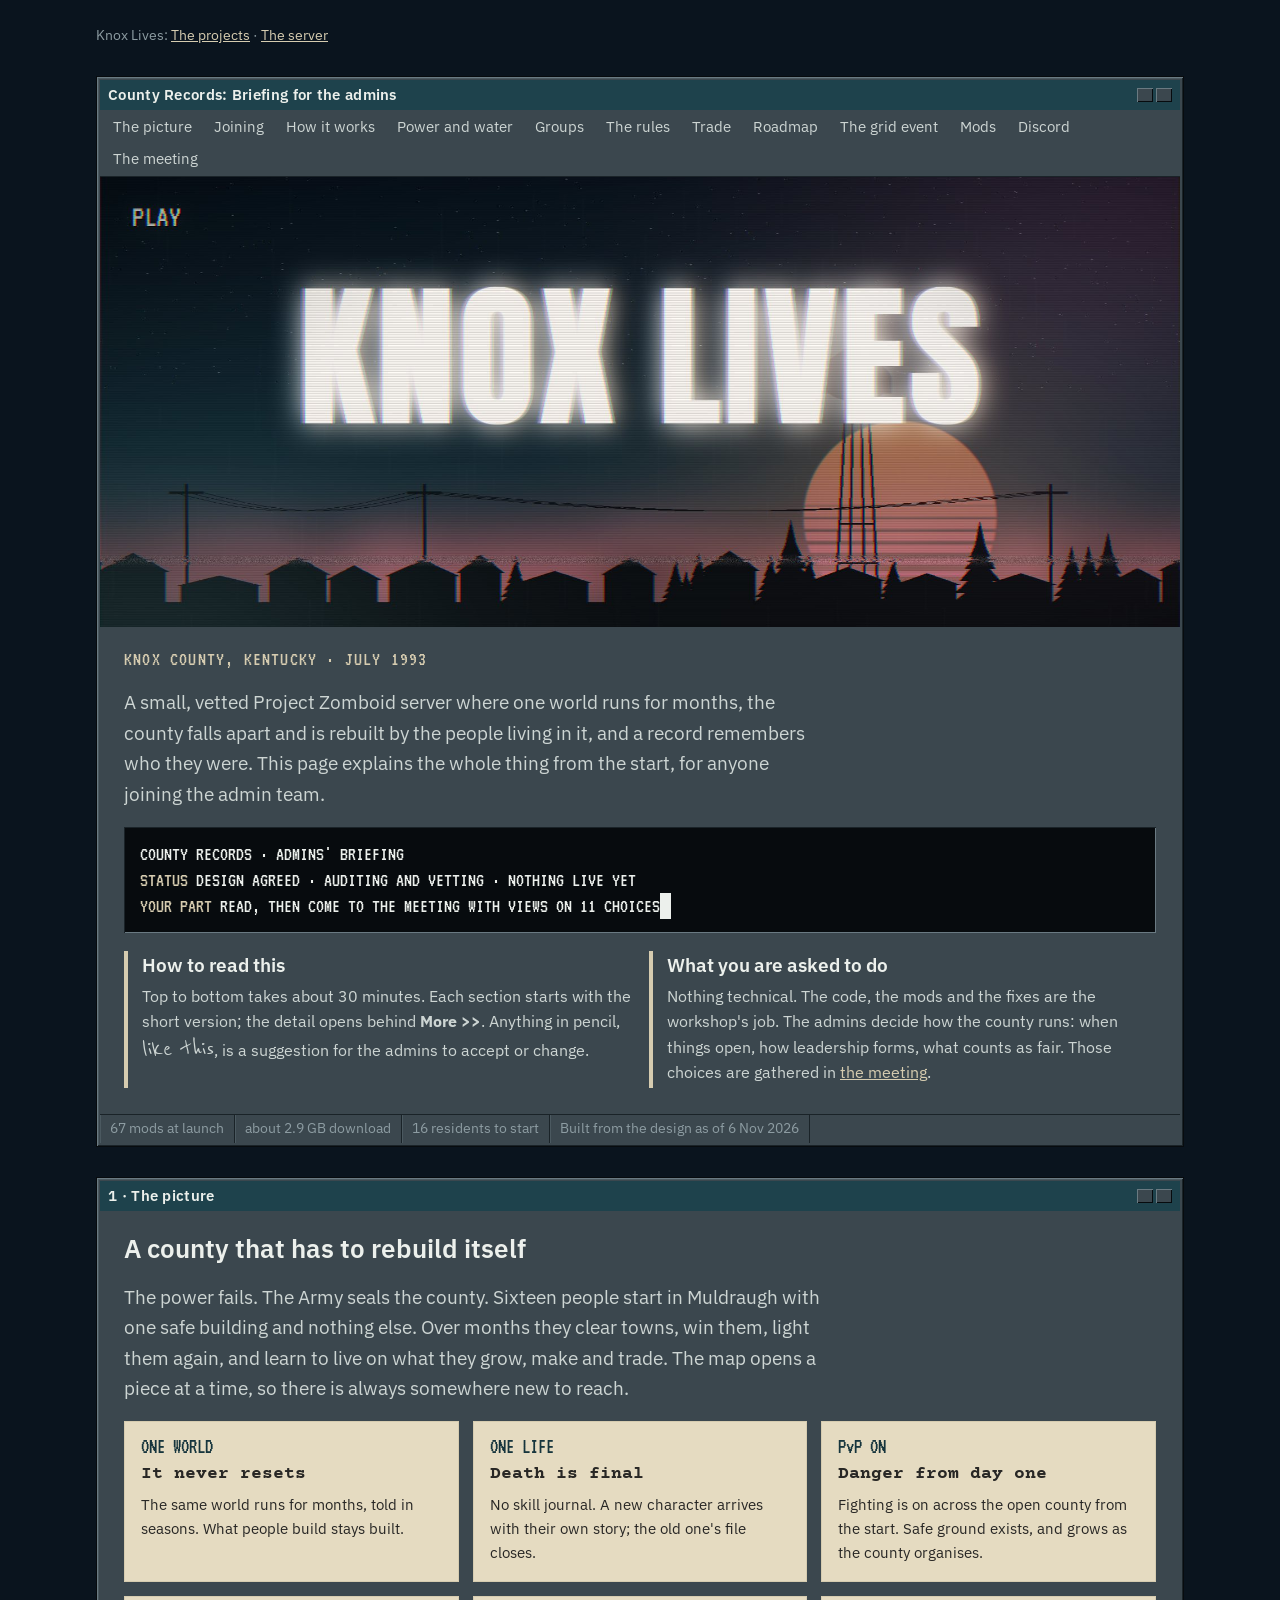
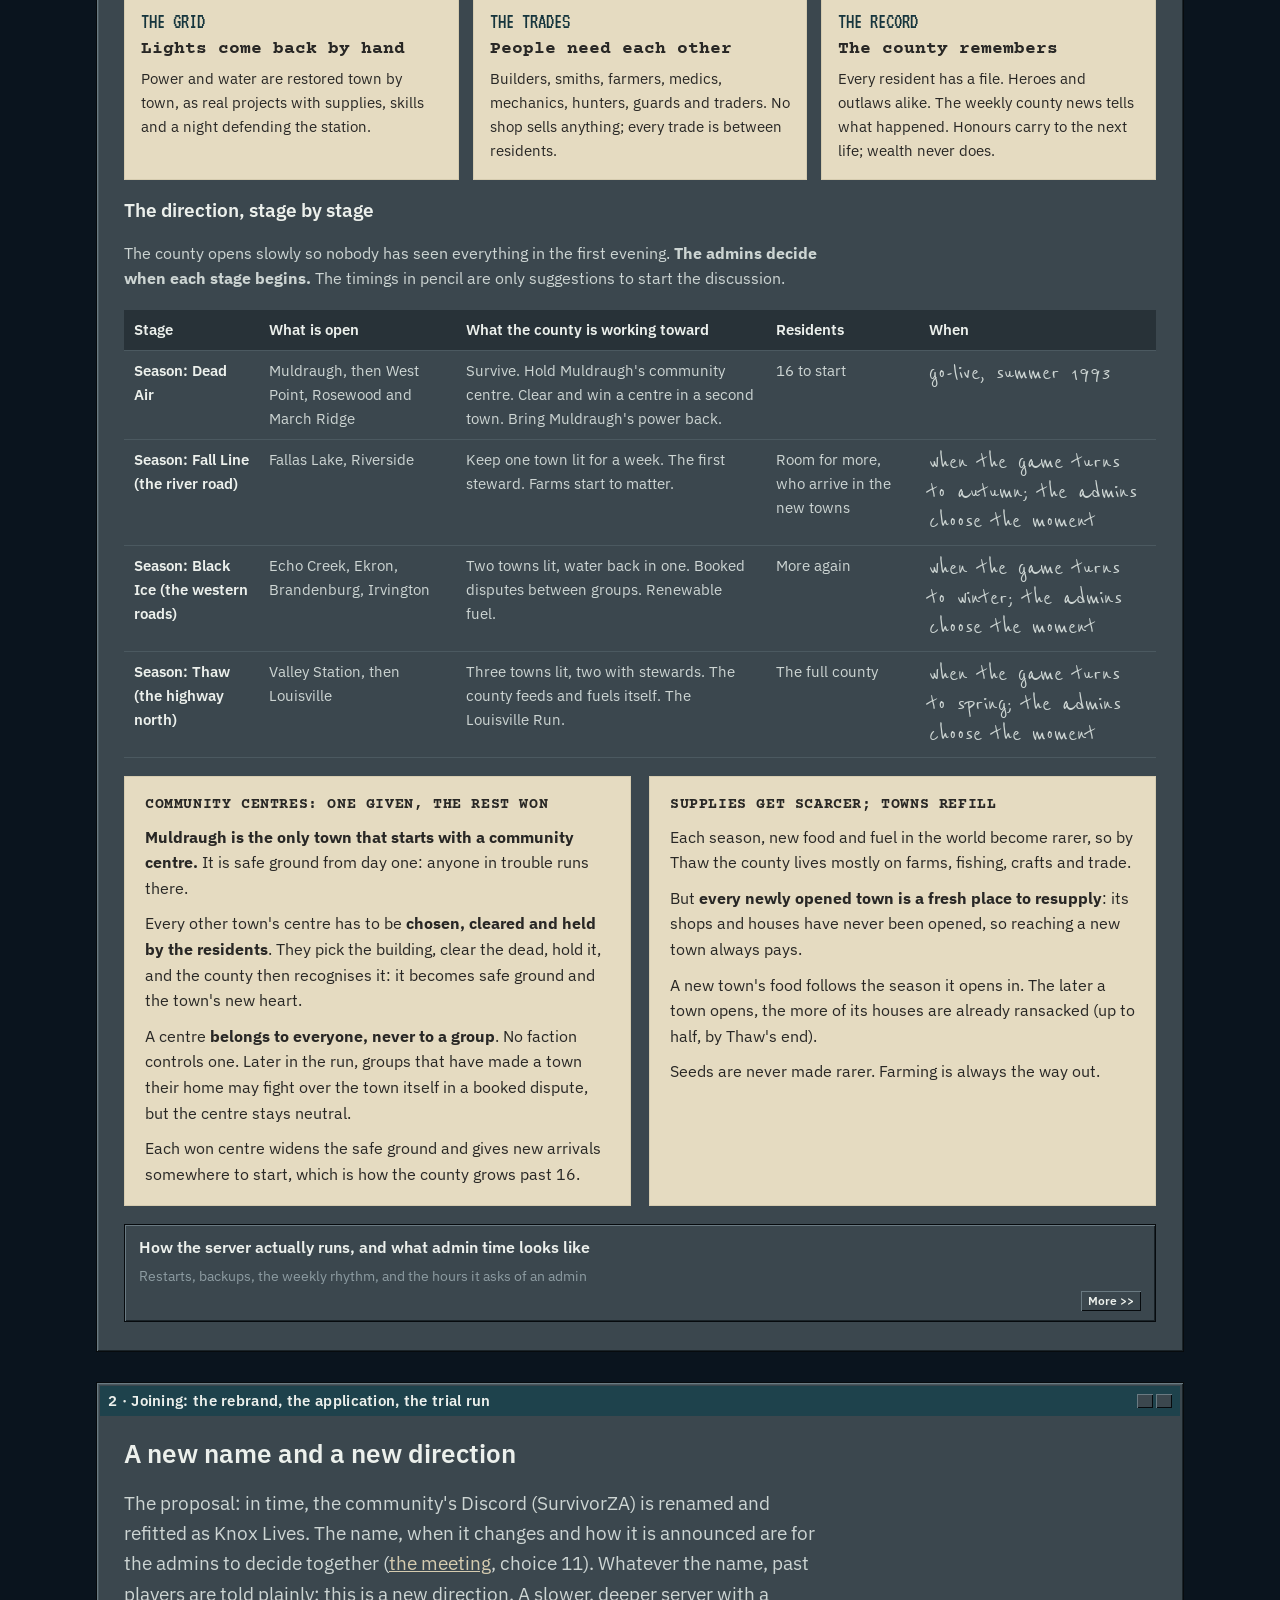
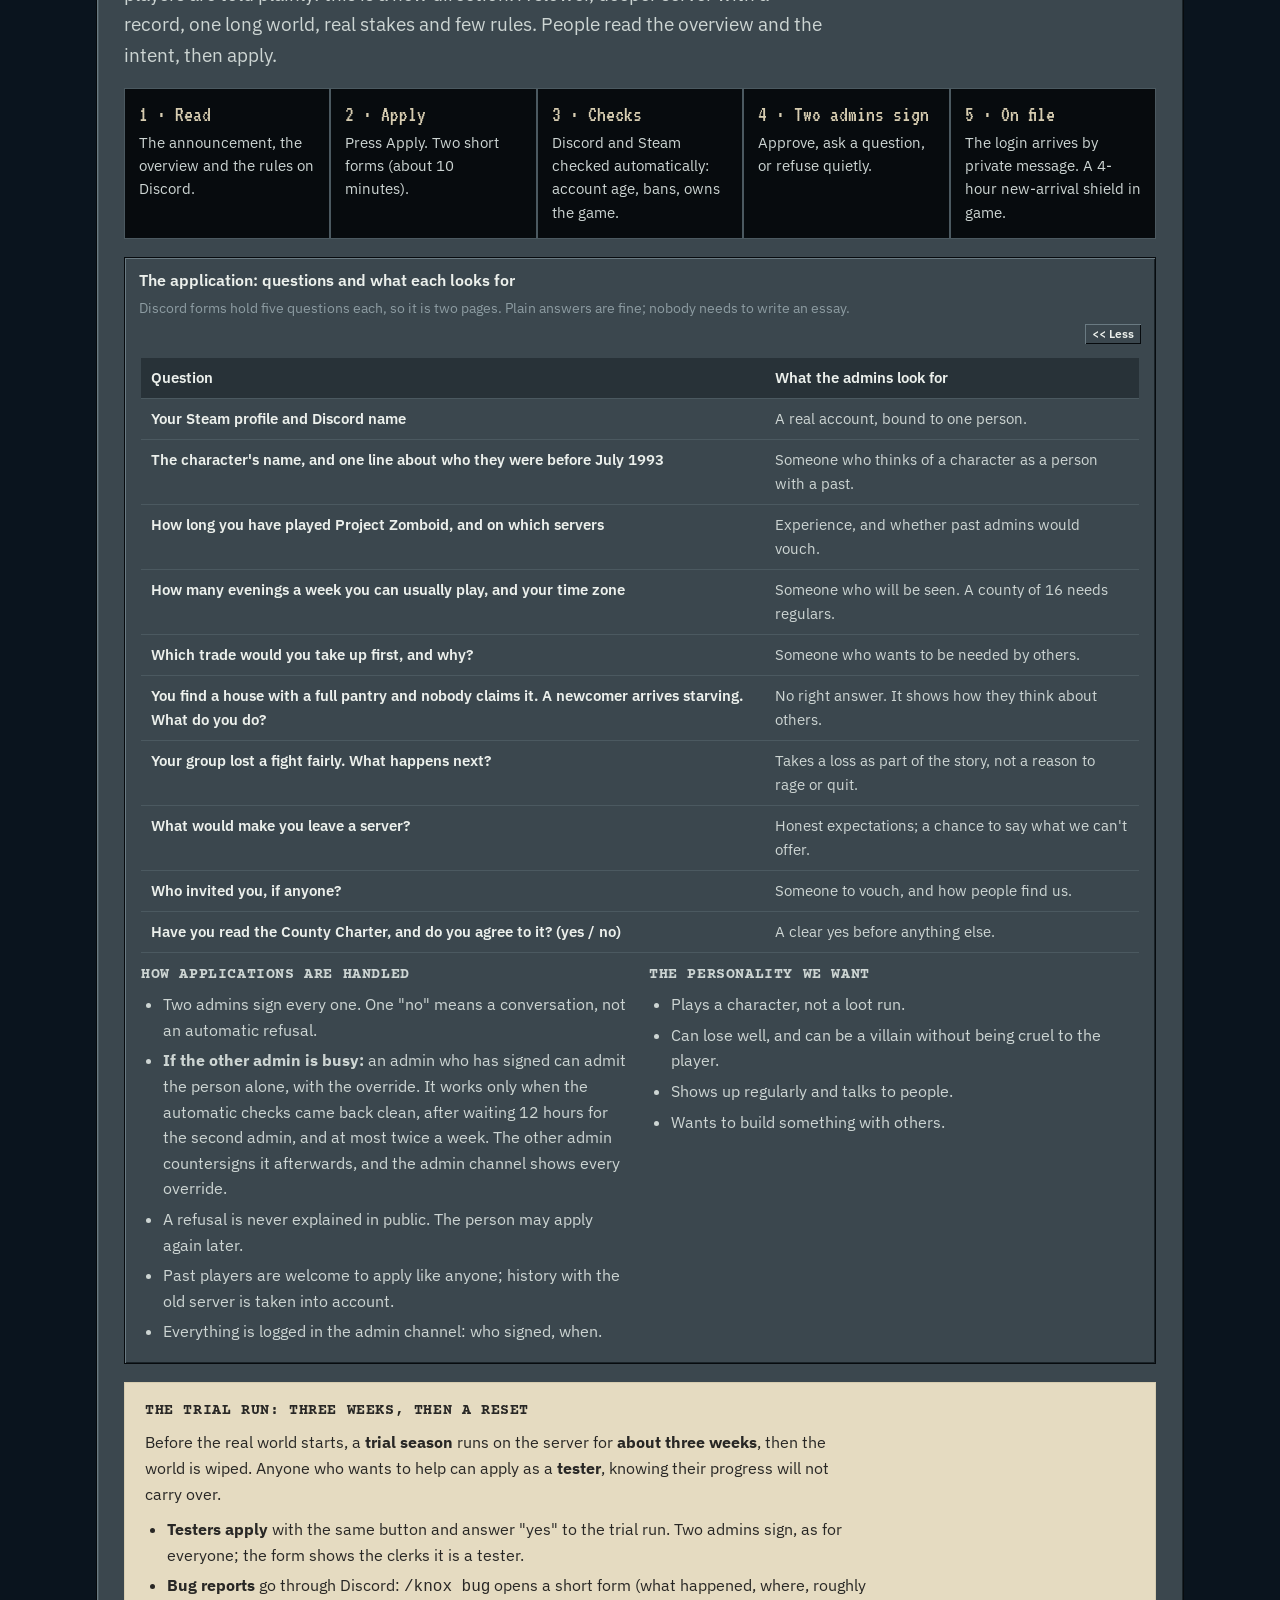
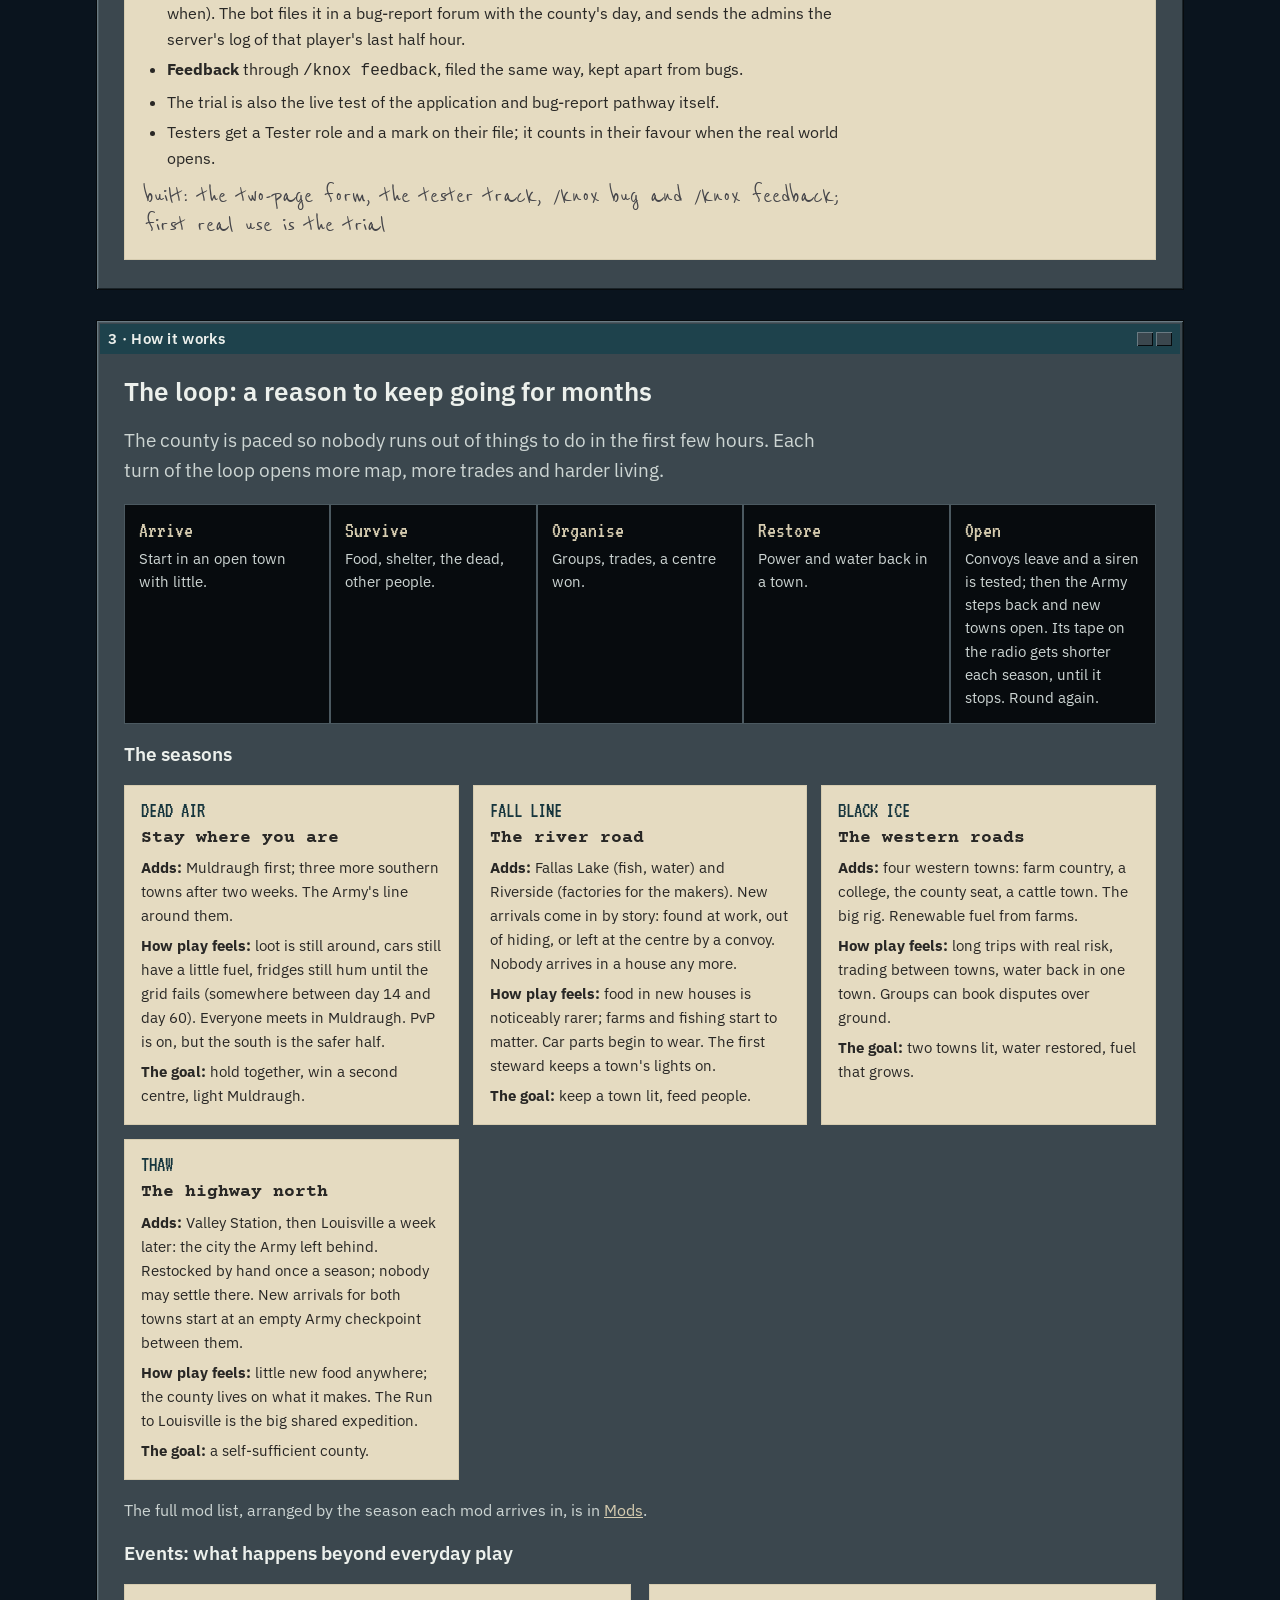
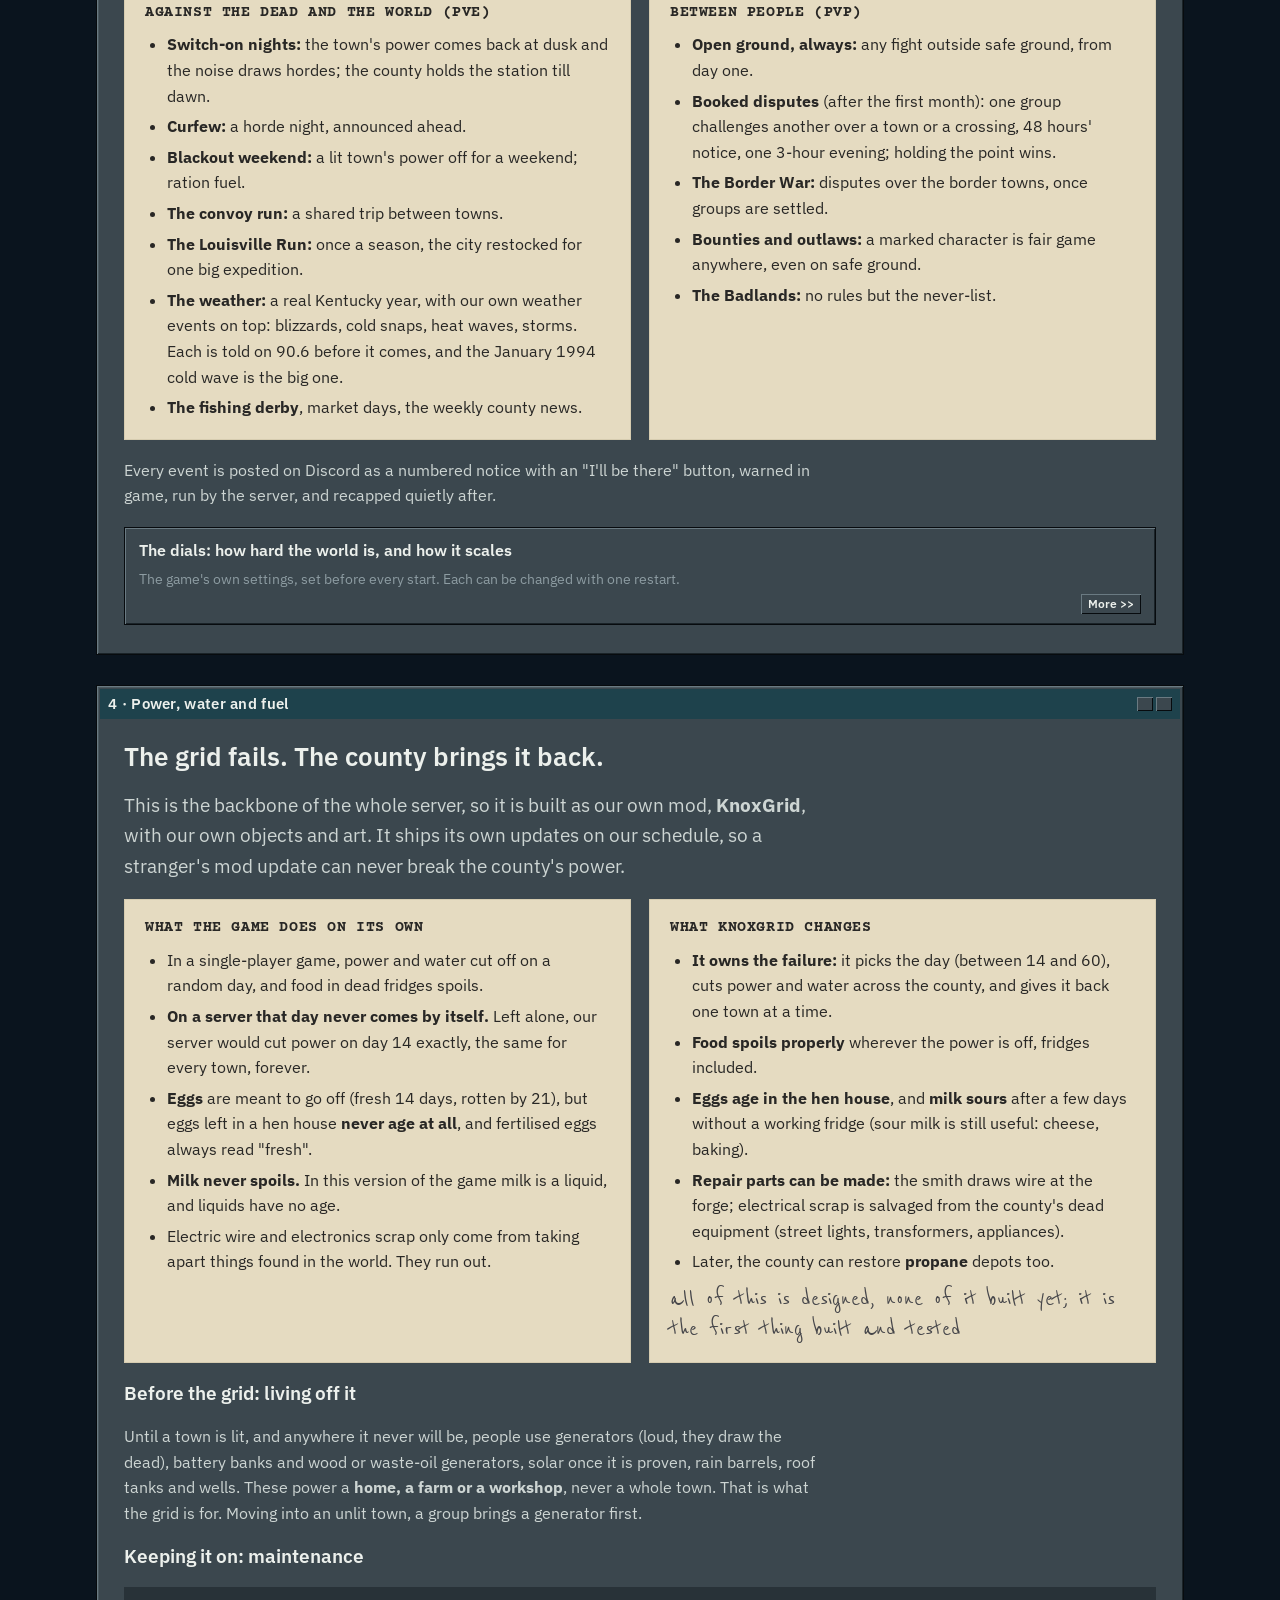
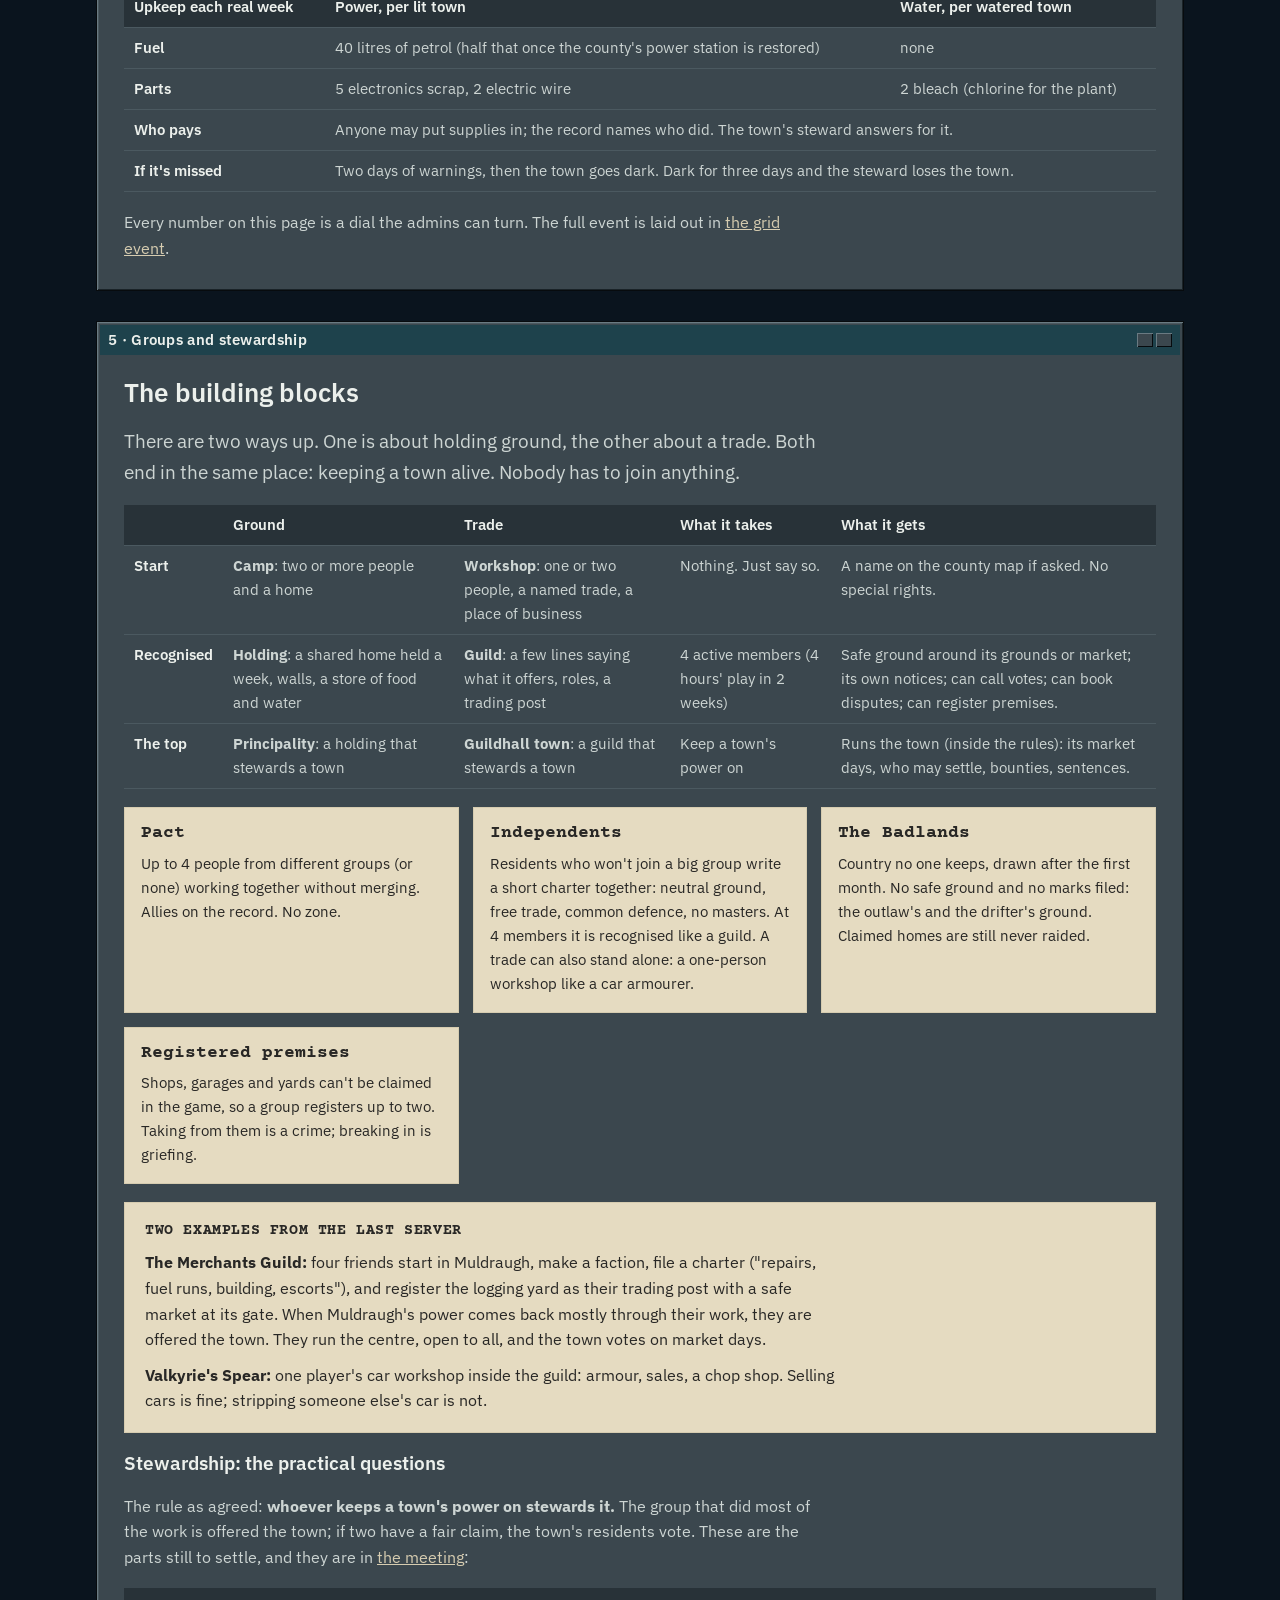
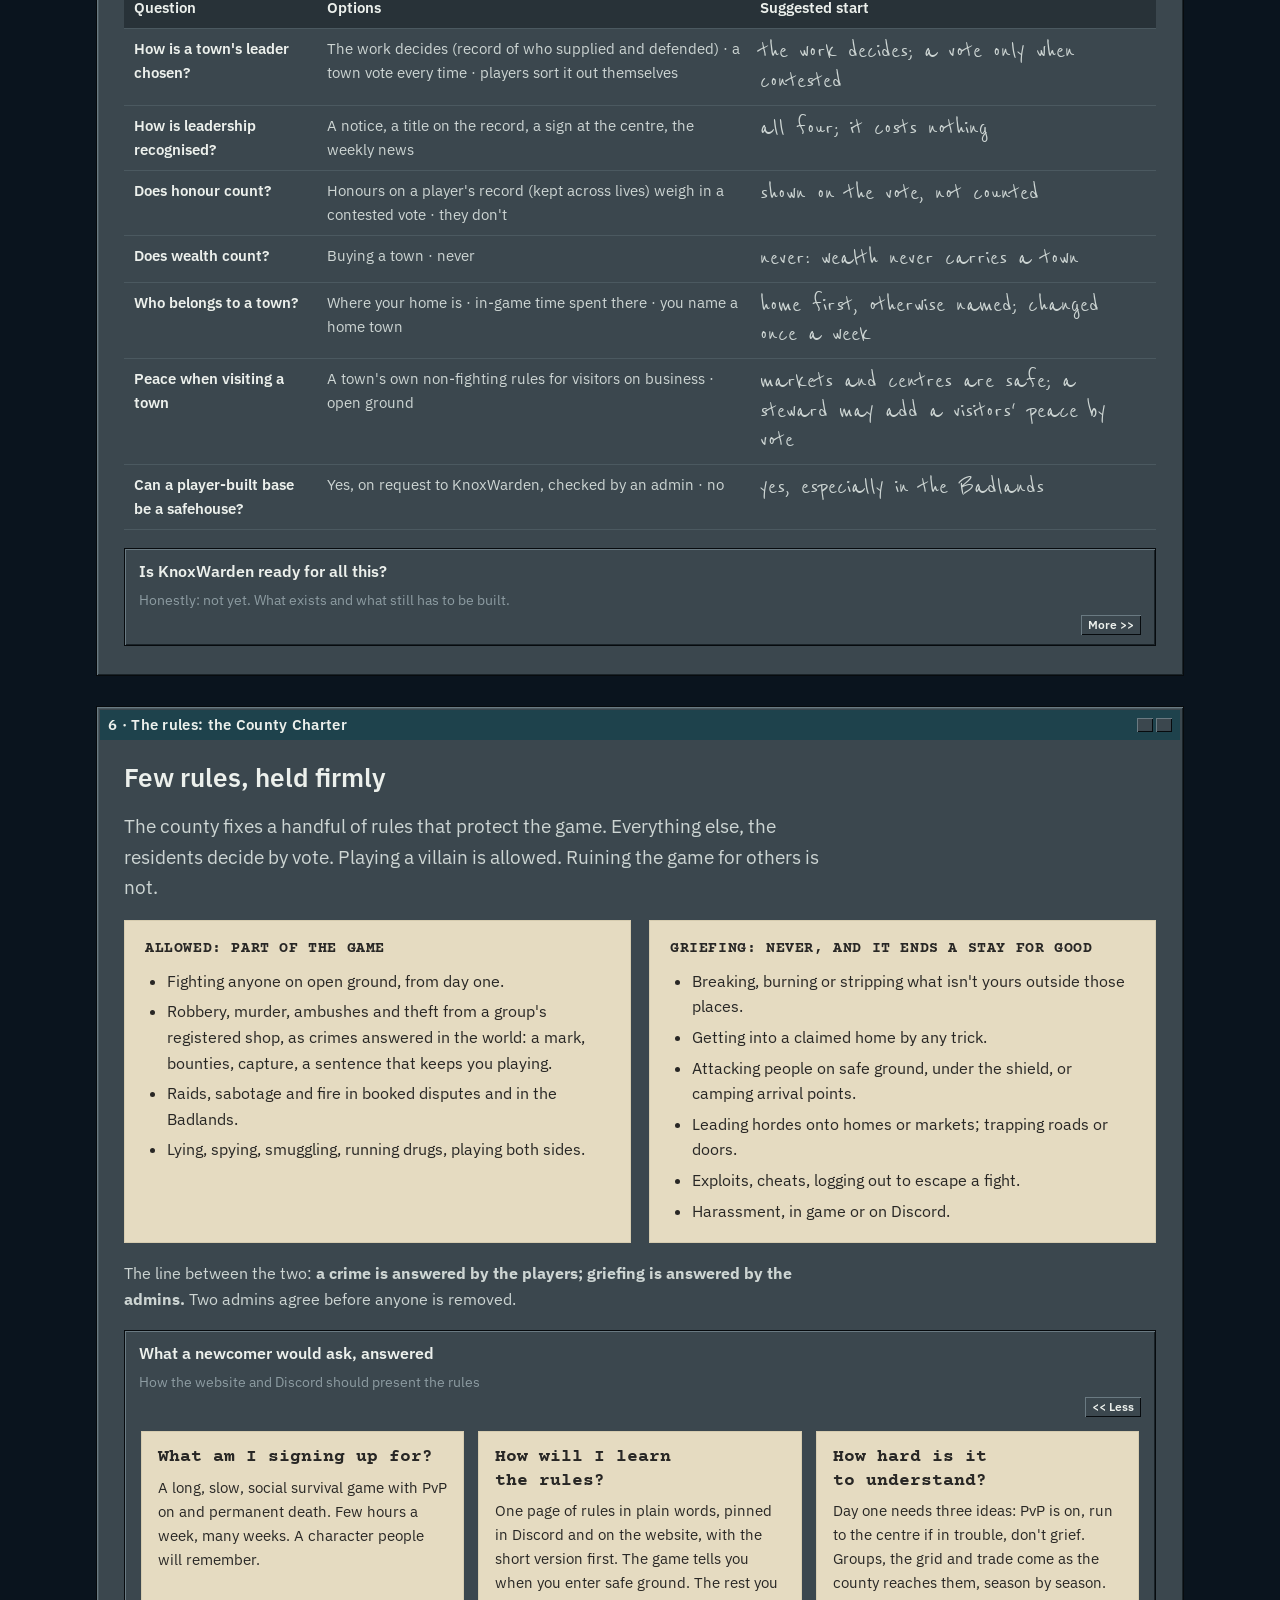
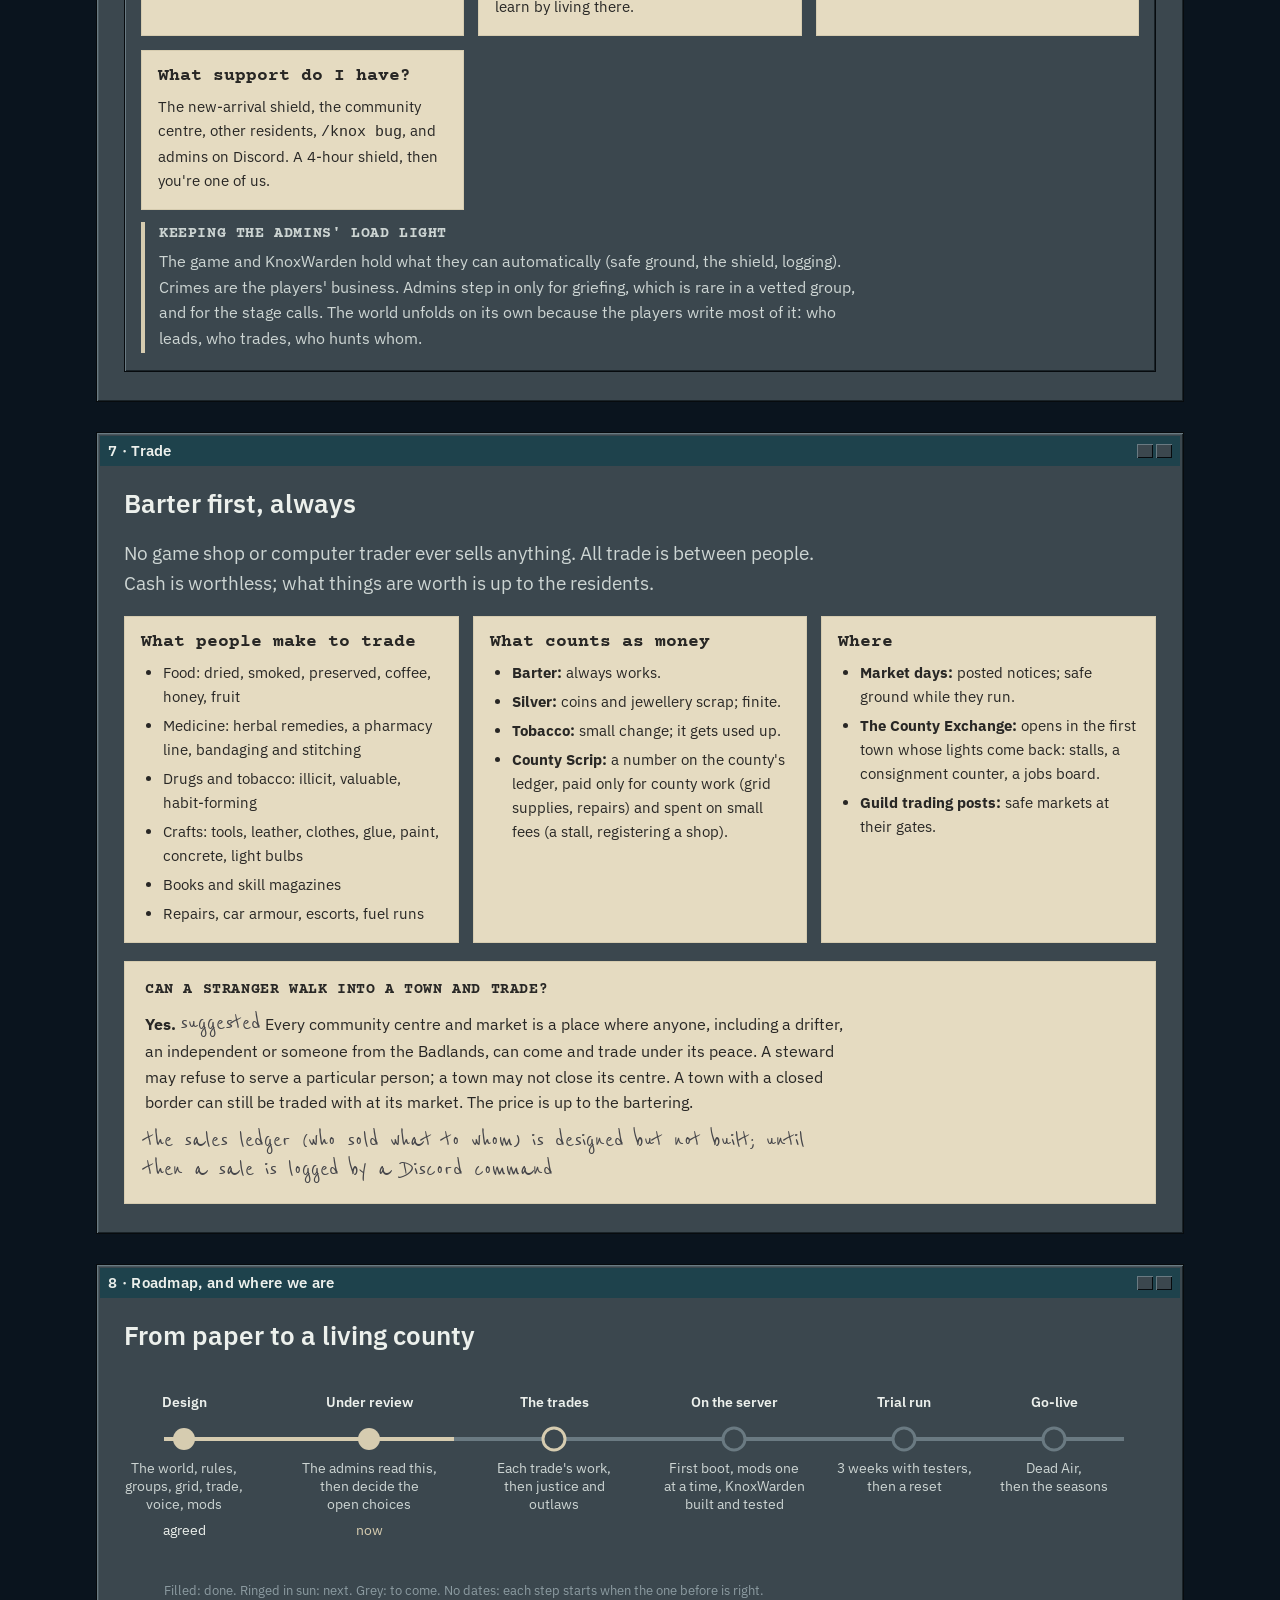
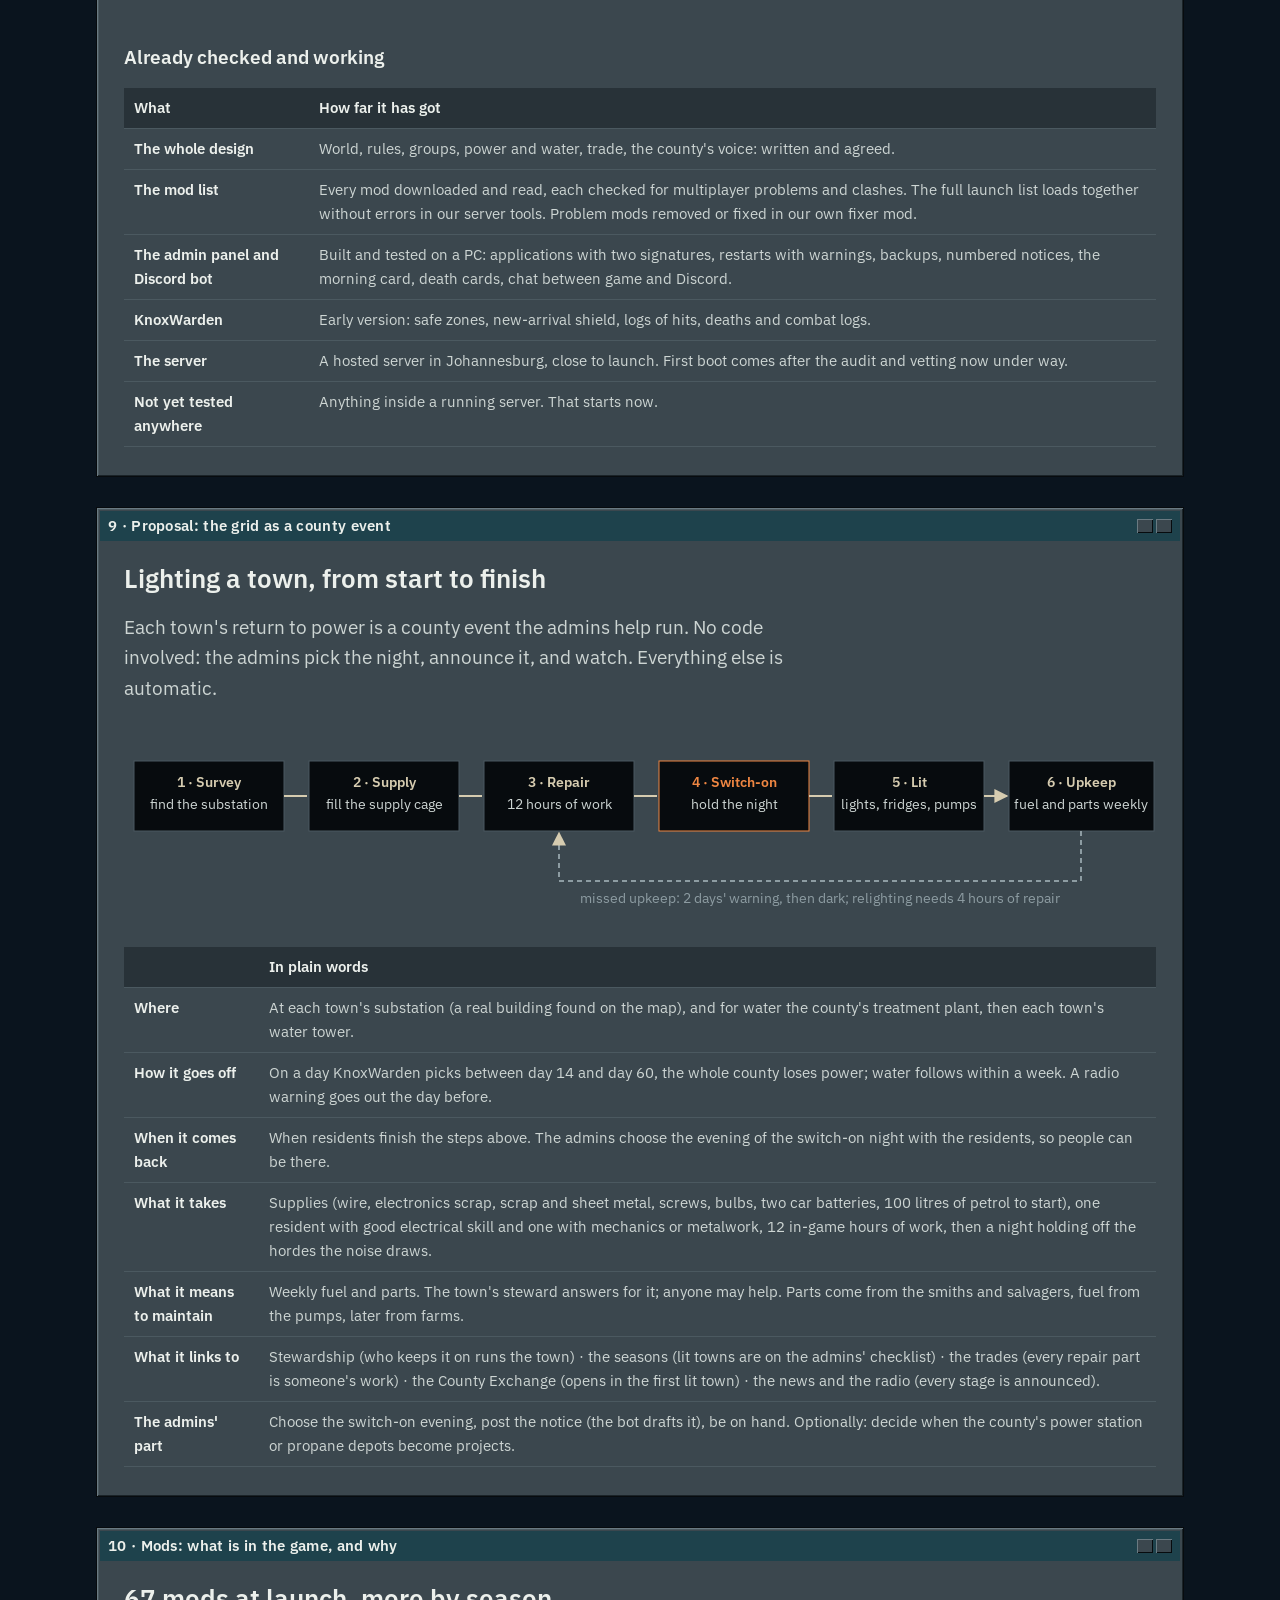
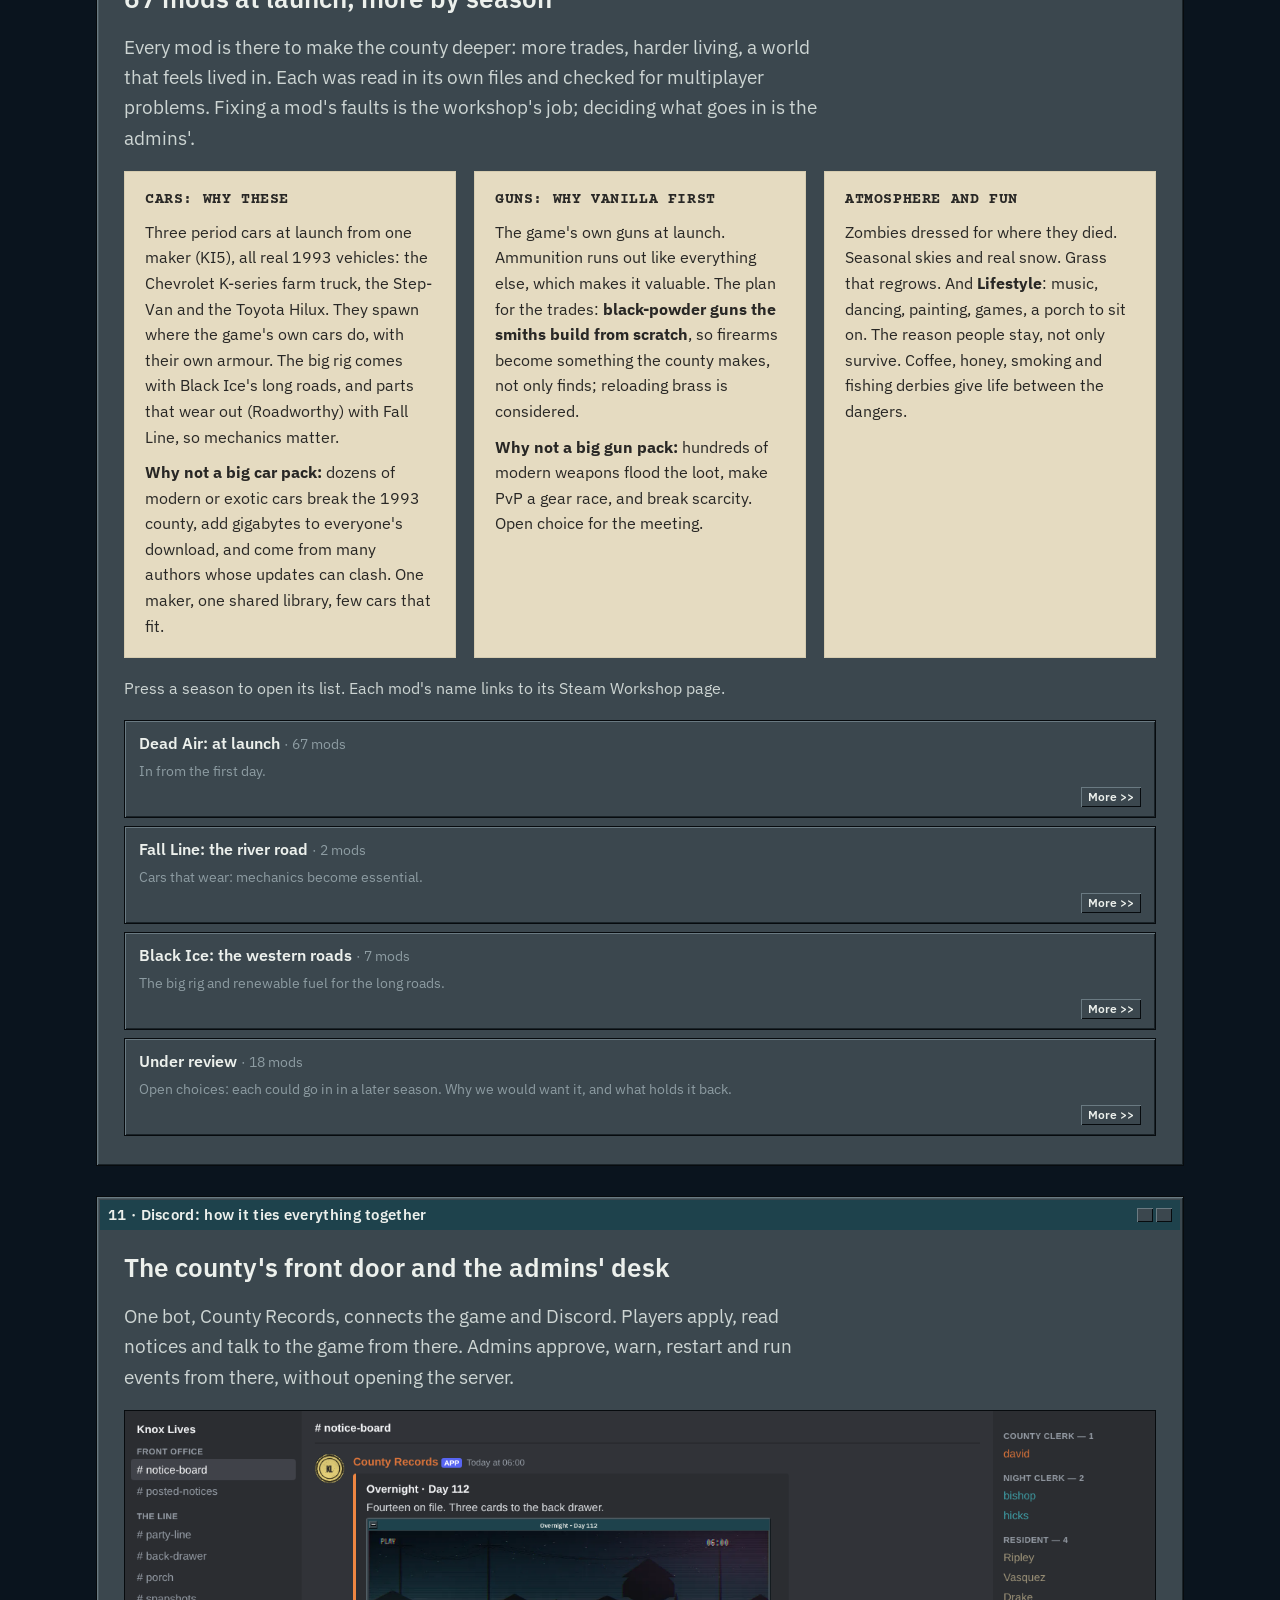
==== kc-fd1201557399/index.html @ 16e790e9 "Briefing rebuilt: the Army's season parts (KnoxServer #83) Co-Authored-By: Claude Opus 5.5 <noreply@" ====
<!DOCTYPE html>
<html lang="en">
<head>
<meta charset="UTF-8">
<meta name="viewport" content="width=device-width, initial-scale=1, viewport-fit=cover">
<meta name="robots" content="noindex, nofollow">
</head>
<body>
<title>Knox Lives Admins' Briefing</title>
<link rel="preconnect" href="https://fonts.googleapis.com">
<link rel="stylesheet" href="https://fonts.googleapis.com/css2?family=IBM+Plex+Sans:ital,wght@0,400;0,600;1,400&family=Courier+Prime:wght@400;700&family=VT323&family=Reenie+Beanie&display=swap">
<style>
/* Layout: the County Machine in the Sign-off scheme (the style book's colours, Record Began C1a's
   materials; agreed 6 Nov). A night desktop; cabinet-steel windows with the set's teal title bars hold each section; cream paper cards are the brightest
   thing on screen; a clerk's pencil (Reenie Beanie) marks what is only a suggestion; sodium only for
   what is not built yet. Deliberately one dark look: the records room at night. */
:root{
  color-scheme: dark;
  --night:#0A141E; --face:#3B474E; --hi:#6A7A82; --lt:#4B5960; --shadow:#1A2328; --dark:#070B0E;
  --title:#1E424C; --title-deep:#16353D; --title-off:#283238;
  --glow:#ECF0EC; --text:#CDD5D3; --mute:#8D9CA2; --sun:#D6CCB0;
  --loud:#EE8642; --loud-dark:#EE8642; --ok:#ECF0EC;
  --paper:#E5DBC1; --paper-2:#D6CCB0; --ink:#282725; --ballpoint:#22284E; --pencil:#46464A; --stamp:#1E2C6E; --violet:#6A4A9A;
  --ui:"IBM Plex Sans", Arial, sans-serif; --typed:"Courier Prime", "Courier New", monospace;
  --term:"VT323", "Courier New", monospace; --hand:"Reenie Beanie", "Comic Sans MS", cursive;
}
*{box-sizing:border-box}
body{background:var(--night);color:var(--text);font:16px/1.6 var(--ui);margin:0}
.desk{max-width:1120px;margin:0 auto;padding-block:24px 72px;padding-left:max(16px, env(safe-area-inset-left, 0px));padding-right:max(16px, env(safe-area-inset-right, 0px));display:flex;flex-direction:column;gap:30px}
a{color:#D6CCB0}
a:focus-visible, summary:focus-visible, button:focus-visible{outline:1px dotted var(--glow);outline-offset:2px}
/* windows */
.win{background:var(--face);border:1px solid var(--dark);box-shadow:inset 1px 1px 0 var(--hi), inset -1px -1px 0 var(--shadow), inset 2px 2px 0 var(--lt);padding:3px;min-width:0;scroll-margin-top:12px}
.tb{background:var(--title);color:var(--glow);font-weight:600;font-size:15px;padding:3px 8px;display:flex;justify-content:space-between;align-items:center;gap:12px;letter-spacing:.02em}
.tb .ctl{display:flex;gap:3px}
.tb .ctl span{width:16px;height:14px;background:var(--face);box-shadow:inset 1px 1px 0 var(--hi), inset -1px -1px 0 var(--dark);display:inline-block}
.hero{display:block;width:100%;max-width:100%;height:auto;aspect-ratio:1920/800;object-fit:cover;background:var(--dark)}
.sr{position:absolute;width:1px;height:1px;overflow:hidden;clip:rect(0 0 0 0);white-space:nowrap}
.wb{padding:22px 24px 26px;display:flex;flex-direction:column;gap:18px;min-width:0}
.menu{display:flex;flex-wrap:wrap;gap:2px 4px;padding:2px 4px;border-bottom:1px solid var(--shadow)}
.menu a{color:var(--text);text-decoration:none;padding:3px 9px;font-size:15px}
.menu a:hover,.menu a:focus-visible{background:var(--title-deep);color:var(--glow)}
.status{display:flex;flex-wrap:wrap;border-top:1px solid var(--shadow);font-size:13.5px;color:var(--mute)}
.status span{padding:3px 10px;border-right:1px solid var(--shadow);box-shadow:inset 1px 0 0 var(--lt)}
h1{font:400 clamp(44px,7vw,74px)/1 var(--term);color:var(--glow);margin:0;text-wrap:balance}
h2{font:600 26px/1.2 var(--ui);color:var(--glow);margin:0;text-wrap:balance}
h3{font:600 19px/1.3 var(--ui);color:var(--glow);margin:0;text-wrap:balance}
h4{font:700 15px/1.3 var(--typed);margin:0;letter-spacing:.04em;text-transform:uppercase}
.lede{font-size:19px;max-width:64ch;margin:0}
.eyebrow{font:400 20px/1 var(--term);color:var(--sun);letter-spacing:.06em;text-transform:uppercase;margin:0}
p{margin:0;max-width:70ch}
ul,ol{margin:0;padding-left:22px} li+li{margin-top:5px} li{max-width:72ch}
.term{background:var(--dark);color:var(--glow);font:20px/1.3 var(--term);padding:14px 16px;box-shadow:inset 1px 1px 0 var(--shadow), inset -1px -1px 0 var(--hi)}
.term .c{color:var(--sun)}
.cursor{display:inline-block;width:.55em;background:var(--glow);animation:blink 1.1s steps(1) infinite}
@keyframes blink{50%{opacity:0}}
@media (prefers-reduced-motion: reduce){.cursor{animation:none}}
/* paper */
.paper{background:var(--paper);color:var(--ink);padding:18px 20px;border:1px solid var(--paper-2);min-width:0;display:flex;flex-direction:column;gap:10px}
.paper h3,.paper h4{color:var(--ink)}
.paper a{color:var(--ballpoint)}
.cards{display:grid;grid-template-columns:repeat(auto-fit,minmax(250px,1fr));gap:14px}
.card-p{background:var(--paper);color:var(--ink);padding:14px 16px 16px;border:1px solid var(--paper-2);display:flex;flex-direction:column;gap:6px;min-width:0}
.card-p h3{color:var(--ink);font-family:var(--typed);font-size:18px}
.card-p p,.card-p li{font-size:15px}
.card-p .k{font:400 21px/1 var(--term);color:var(--title-deep)}
.pencil{font:400 27px/1.1 var(--hand);color:var(--pencil)}
.onslate .pencil,.pencil.dark{color:#CDD5D3}
/* stamps: always words */
.stamp{display:inline-block;font:700 12px/1 var(--typed);letter-spacing:.12em;text-transform:uppercase;padding:3px 6px;border:2px solid currentColor;transform:rotate(-2deg);white-space:nowrap}
.stamp.navy{color:var(--stamp)} .stamp.violet{color:var(--violet)} .stamp.pencil{color:var(--pencil);font-family:var(--typed);font-size:12px} .stamp.loud{color:#864626}
.onslate .stamp.navy,.win .stamp.navy{color:#AEB9BC} .win .stamp.loud{color:var(--loud-dark)} .win .stamp.ok{color:var(--ok)} .win .stamp.pencil{color:var(--mute)}
.paper .stamp.navy,.card-p .stamp.navy{color:var(--stamp)} .paper .stamp.loud,.card-p .stamp.loud{color:#864626} .card-p .stamp.ok,.paper .stamp.ok{color:#40808A}
/* tables */
.tw{overflow-x:auto;max-width:100%}
table{border-collapse:collapse;width:100%;font-size:15px}
th,td{text-align:left;vertical-align:top;padding:8px 10px;border-bottom:1px solid var(--lt)}
th{color:var(--glow);font-weight:600;background:var(--title-off)}
.paper th,.paper td{border-bottom:1px solid #CDBF9C}
.paper th{background:var(--paper-2);color:var(--ink)}
td:first-child{font-weight:600;color:var(--glow)} .paper td:first-child{color:var(--ink)}
/* flow */
.flow{display:grid;grid-template-columns:repeat(auto-fit,minmax(160px,1fr));gap:0}
.flow .st{padding:14px;background:var(--dark);border:1px solid var(--lt);display:flex;flex-direction:column;gap:6px}
.flow .st b{font:400 22px/1 var(--term);color:var(--sun)}
.flow .st p{font-size:14.5px}
.split{display:grid;grid-template-columns:repeat(auto-fit,minmax(300px,1fr));gap:18px}
.split>*{min-width:0}
.note{border-left:4px solid var(--sun);padding:2px 0 2px 14px;display:flex;flex-direction:column;gap:6px}
.loudline{border-left:4px solid var(--loud-dark);padding:2px 0 2px 14px;display:flex;flex-direction:column;gap:6px}
figure{margin:0;display:flex;flex-direction:column;gap:8px}
figure img{display:block;width:100%;height:auto;border:1px solid var(--dark)}
figcaption{font-size:14px;color:var(--mute)}
.svgw{overflow-x:auto;max-width:100%}
svg text{font-family:var(--ui)}
/* details */
details>summary{cursor:pointer;list-style:none}
details>summary::-webkit-details-marker{display:none}
details.card{background:var(--face);border:1px solid var(--dark);box-shadow:inset 1px 1px 0 var(--hi), inset -1px -1px 0 var(--shadow)}
details.card>summary{padding:10px 14px;display:flex;flex-wrap:wrap;gap:4px 14px;align-items:baseline}
details.card>summary::before{content:"More >>";font:600 12px/1 var(--ui);color:var(--glow);background:var(--face);padding:4px 7px;box-shadow:inset 1px 1px 0 var(--hi), inset -1px -1px 0 var(--dark);order:2;margin-left:auto}
details[open].card>summary::before{content:"<< Less"}
.ct{color:var(--glow);font-weight:600}
.sub{color:var(--mute);font-size:14px;flex-basis:100%}
details.card>.in{padding:4px 16px 18px;display:flex;flex-direction:column;gap:12px}
.stack{display:flex;flex-direction:column;gap:8px}
/* mods */
.modlist{list-style:none;padding:0;display:flex;flex-direction:column;gap:0}
.modlist li{display:grid;grid-template-columns:minmax(0,1fr) auto;gap:4px 14px;padding:9px 0;border-bottom:1px solid var(--lt);max-width:none;margin:0}
.modlist .nm{color:var(--glow);font-weight:600}
.modlist .pl{grid-column:1/-1;font-size:14.5px;color:var(--text)}
.modlist .ws{font-family:var(--typed);font-size:14px;white-space:nowrap}
.catname{font:400 20px/1 var(--term);color:var(--sun);letter-spacing:.04em;margin:14px 0 2px}
.count{color:var(--mute);font-weight:400;font-size:14px}
/* questions */
.q{display:grid;grid-template-columns:repeat(auto-fit,minmax(310px,1fr));gap:12px;list-style:none;padding:0;margin:0;counter-reset:q}
.q>li{background:var(--paper);color:var(--ink);padding:14px 16px;border:1px solid var(--paper-2);font-size:15px;display:flex;flex-direction:column;gap:8px;max-width:none;margin:0;counter-increment:q}
.q>li h4::before{content:counter(q) ". "}
.q ul{padding-left:18px}
.foot{color:var(--mute);font-size:13.5px}
@media (max-width:560px){.wb{padding:16px 12px 20px}.tb{font-size:14px}.flow{grid-template-columns:1fr 1fr}}
</style>

<div class="desk">
<p class="sitenav" style="margin:0;font-size:14px;color:var(--mute)">Knox Lives: <a href="../index.html">The projects</a> · <a href="../server.html">The server</a></p>

<!-- ======================================================= front -->
<section class="win" aria-label="Knox Lives: the admins' briefing">
  <div class="tb"><span>County Records: Briefing for the admins</span><span class="ctl" aria-hidden="true"><span></span><span></span></span></div>
  <nav class="menu" aria-label="Sections">
    <a href="#picture">The picture</a><a href="#joining">Joining</a><a href="#how">How it works</a><a href="#grid">Power and water</a><a href="#groups">Groups</a><a href="#rules">The rules</a><a href="#trade">Trade</a><a href="#roadmap">Roadmap</a><a href="#event">The grid event</a><a href="#mods">Mods</a><a href="#discord">Discord</a><a href="#meeting">The meeting</a>
  </nav>
  <img class="hero" src="header.jpg" alt="Knox Lives: the title glowing over a small-town skyline at dusk, power lines and a water tower against the setting sun, dated July 9, 1993." width="1920" height="800">
  <div class="wb">
    <p class="eyebrow">Knox County, Kentucky · July 1993</p>
    <h1 class="sr">Knox Lives</h1>
    <p class="lede">A small, vetted Project Zomboid server where one world runs for months, the county falls apart and is rebuilt by the people living in it, and a record remembers who they were. This page explains the whole thing from the start, for anyone joining the admin team.</p>
    <div class="term" role="note">COUNTY RECORDS · ADMINS' BRIEFING<br><span class="c">STATUS</span> DESIGN AGREED · AUDITING AND VETTING · NOTHING LIVE YET<br><span class="c">YOUR PART</span> READ, THEN COME TO THE MEETING WITH VIEWS ON 11 CHOICES<span class="cursor" aria-hidden="true">&nbsp;</span></div>
    <div class="split">
      <div class="note"><h3>How to read this</h3><p>Top to bottom takes about 30 minutes. Each section starts with the short version; the detail opens behind <b>More &gt;&gt;</b>. Anything in pencil, <span class="pencil dark">like this</span>, is a suggestion for the admins to accept or change.</p></div>
      <div class="note"><h3>What you are asked to do</h3><p>Nothing technical. The code, the mods and the fixes are the workshop's job. The admins decide how the county runs: when things open, how leadership forms, what counts as fair. Those choices are gathered in <a href="#meeting">the meeting</a>.</p></div>
    </div>
  </div>
  <div class="status"><span>67 mods at launch</span><span>about 2.9 GB download</span><span>16 residents to start</span><span>Built from the design as of 6 Nov 2026</span></div>
</section>

<!-- ======================================================= the picture -->
<section class="win" id="picture">
  <div class="tb"><span>1 · The picture</span><span class="ctl" aria-hidden="true"><span></span><span></span></span></div>
  <div class="wb">
    <h2>A county that has to rebuild itself</h2>
    <p class="lede">The power fails. The Army seals the county. Sixteen people start in Muldraugh with one safe building and nothing else. Over months they clear towns, win them, light them again, and learn to live on what they grow, make and trade. The map opens a piece at a time, so there is always somewhere new to reach.</p>
    <div class="cards">
      <div class="card-p"><span class="k">ONE WORLD</span><h3>It never resets</h3><p>The same world runs for months, told in seasons. What people build stays built.</p></div>
      <div class="card-p"><span class="k">ONE LIFE</span><h3>Death is final</h3><p>No skill journal. A new character arrives with their own story; the old one's file closes.</p></div>
      <div class="card-p"><span class="k">PvP ON</span><h3>Danger from day one</h3><p>Fighting is on across the open county from the start. Safe ground exists, and grows as the county organises.</p></div>
      <div class="card-p"><span class="k">THE GRID</span><h3>Lights come back by hand</h3><p>Power and water are restored town by town, as real projects with supplies, skills and a night defending the station.</p></div>
      <div class="card-p"><span class="k">THE TRADES</span><h3>People need each other</h3><p>Builders, smiths, farmers, medics, mechanics, hunters, guards and traders. No shop sells anything; every trade is between residents.</p></div>
      <div class="card-p"><span class="k">THE RECORD</span><h3>The county remembers</h3><p>Every resident has a file. Heroes and outlaws alike. The weekly county news tells what happened. Honours carry to the next life; wealth never does.</p></div>
    </div>

    <h3>The direction, stage by stage</h3>
    <p>The county opens slowly so nobody has seen everything in the first evening. <b>The admins decide when each stage begins.</b> The timings in pencil are only suggestions to start the discussion.</p>
    <div class="tw"><table>
      <thead><tr><th>Stage</th><th>What is open</th><th>What the county is working toward</th><th>Residents</th><th>When</th></tr></thead>
      <tbody>
        <tr><td>Season: Dead Air</td><td>Muldraugh, then West Point, Rosewood and March Ridge</td><td>Survive. Hold Muldraugh's community centre. Clear and win a centre in a second town. Bring Muldraugh's power back.</td><td>16 to start</td><td><span class="pencil dark">go-live, summer 1993</span></td></tr>
        <tr><td>Season: Fall Line (the river road)</td><td>Fallas Lake, Riverside</td><td>Keep one town lit for a week. The first steward. Farms start to matter.</td><td>Room for more, who arrive in the new towns</td><td><span class="pencil dark">when the game turns to autumn; the admins choose the moment</span></td></tr>
        <tr><td>Season: Black Ice (the western roads)</td><td>Echo Creek, Ekron, Brandenburg, Irvington</td><td>Two towns lit, water back in one. Booked disputes between groups. Renewable fuel.</td><td>More again</td><td><span class="pencil dark">when the game turns to winter; the admins choose the moment</span></td></tr>
        <tr><td>Season: Thaw (the highway north)</td><td>Valley Station, then Louisville</td><td>Three towns lit, two with stewards. The county feeds and fuels itself. The Louisville Run.</td><td>The full county</td><td><span class="pencil dark">when the game turns to spring; the admins choose the moment</span></td></tr>
      </tbody>
    </table></div>

    <div class="split">
      <div class="paper"><h4>Community centres: one given, the rest won</h4>
        <p><b>Muldraugh is the only town that starts with a community centre.</b> It is safe ground from day one: anyone in trouble runs there.</p>
        <p>Every other town's centre has to be <b>chosen, cleared and held by the residents</b>. They pick the building, clear the dead, hold it, and the county then recognises it: it becomes safe ground and the town's new heart.</p>
        <p>A centre <b>belongs to everyone, never to a group</b>. No faction controls one. Later in the run, groups that have made a town their home may fight over the town itself in a booked dispute, but the centre stays neutral.</p>
        <p>Each won centre widens the safe ground and gives new arrivals somewhere to start, which is how the county grows past 16.</p>
      </div>
      <div class="paper"><h4>Supplies get scarcer; towns refill</h4>
        <p>Each season, new food and fuel in the world become rarer, so by Thaw the county lives mostly on farms, fishing, crafts and trade.</p>
        <p>But <b>every newly opened town is a fresh place to resupply</b>: its shops and houses have never been opened, so reaching a new town always pays.</p>
        <p>A new town's food follows the season it opens in. The later a town opens, the more of its houses are already ransacked (up to half, by Thaw's end).</p>
        <p>Seeds are never made rarer. Farming is always the way out.</p>
      </div>
    </div>

    <details class="card"><summary><span class="ct">How the server actually runs, and what admin time looks like</span><span class="sub">Restarts, backups, the weekly rhythm, and the hours it asks of an admin</span></summary><div class="in">
      <div class="split">
        <div class="stack"><h4>The machine does this by itself</h4><ul>
          <li>Restarts twice a day (06:00 and 18:00), with warnings in game and on Discord.</li>
          <li>A backup at every start.</li>
          <li>Game and mod updates: it warns, waits 7 minutes, restarts.</li>
          <li>A morning card on Discord: the day in the county, who is on file, who closed.</li>
          <li>Logs every hit, death, combat log and break-in to a private admin channel.</li>
          <li>Pauses when nobody is on, so the world only moves while people play.</li>
        </ul></div>
        <div class="stack"><h4>An admin's week (about 1 to 2 hours)</h4><ul>
          <li>Read and sign applications (two admins sign each one).</li>
          <li>Skim the night log for anything flagged.</li>
          <li>Post at least one notice or event a week.</li>
          <li>Approve the weekly county news before it publishes (it is drafted for you and held 6 hours).</li>
          <li>When a stage is due: talk it over, then press go.</li>
          <li>Rarely: settle a report of griefing, with two admins agreeing.</li>
        </ul></div>
      </div>
      <p>Time in game: about 10 to 15 in-game days pass in a real week, depending on how much people play. A day in game lasts two real hours.</p>
    </div></details>
  </div>
</section>

<!-- ======================================================= joining -->
<section class="win" id="joining">
  <div class="tb"><span>2 · Joining: the rebrand, the application, the trial run</span><span class="ctl" aria-hidden="true"><span></span><span></span></span></div>
  <div class="wb">
    <h2>A new name and a new direction</h2>
    <p class="lede">The proposal: in time, the community's Discord (SurvivorZA) is renamed and refitted as Knox Lives. The name, when it changes and how it is announced are for the admins to decide together (<a href="#meeting">the meeting</a>, choice 11). Whatever the name, past players are told plainly: this is a new direction. A slower, deeper server with a record, one long world, real stakes and few rules. People read the overview and the intent, then apply.</p>
    <div class="flow" aria-label="The path in">
      <div class="st"><b>1 · Read</b><p>The announcement, the overview and the rules on Discord.</p></div>
      <div class="st"><b>2 · Apply</b><p>Press Apply. Two short forms (about 10 minutes).</p></div>
      <div class="st"><b>3 · Checks</b><p>Discord and Steam checked automatically: account age, bans, owns the game.</p></div>
      <div class="st"><b>4 · Two admins sign</b><p>Approve, ask a question, or refuse quietly.</p></div>
      <div class="st"><b>5 · On file</b><p>The login arrives by private message. A 4-hour new-arrival shield in game.</p></div>
    </div>
    <details class="card" open><summary><span class="ct">The application: questions and what each looks for</span><span class="sub">Discord forms hold five questions each, so it is two pages. Plain answers are fine; nobody needs to write an essay.</span></summary><div class="in">
      <div class="tw"><table>
        <thead><tr><th>Question</th><th>What the admins look for</th></tr></thead>
        <tbody>
          <tr><td>Your Steam profile and Discord name</td><td>A real account, bound to one person.</td></tr>
          <tr><td>The character's name, and one line about who they were before July 1993</td><td>Someone who thinks of a character as a person with a past.</td></tr>
          <tr><td>How long you have played Project Zomboid, and on which servers</td><td>Experience, and whether past admins would vouch.</td></tr>
          <tr><td>How many evenings a week you can usually play, and your time zone</td><td>Someone who will be seen. A county of 16 needs regulars.</td></tr>
          <tr><td>Which trade would you take up first, and why?</td><td>Someone who wants to be needed by others.</td></tr>
          <tr><td>You find a house with a full pantry and nobody claims it. A newcomer arrives starving. What do you do?</td><td>No right answer. It shows how they think about others.</td></tr>
          <tr><td>Your group lost a fight fairly. What happens next?</td><td>Takes a loss as part of the story, not a reason to rage or quit.</td></tr>
          <tr><td>What would make you leave a server?</td><td>Honest expectations; a chance to say what we can't offer.</td></tr>
          <tr><td>Who invited you, if anyone?</td><td>Someone to vouch, and how people find us.</td></tr>
          <tr><td>Have you read the County Charter, and do you agree to it? (yes / no)</td><td>A clear yes before anything else.</td></tr>
        </tbody>
      </table></div>
      <div class="split">
        <div class="stack"><h4>How applications are handled</h4><ul>
          <li>Two admins sign every one. One "no" means a conversation, not an automatic refusal.</li>
          <li><b>If the other admin is busy:</b> an admin who has signed can admit the person alone, with the override. It works only when the automatic checks came back clean, after waiting 12 hours for the second admin, and at most twice a week. The other admin countersigns it afterwards, and the admin channel shows every override.</li>
          <li>A refusal is never explained in public. The person may apply again later.</li>
          <li>Past players are welcome to apply like anyone; history with the old server is taken into account.</li>
          <li>Everything is logged in the admin channel: who signed, when.</li>
        </ul></div>
        <div class="stack"><h4>The personality we want</h4><ul>
          <li>Plays a character, not a loot run.</li>
          <li>Can lose well, and can be a villain without being cruel to the player.</li>
          <li>Shows up regularly and talks to people.</li>
          <li>Wants to build something with others.</li>
        </ul></div>
      </div>
    </div></details>
    <div class="paper"><h4>The trial run: three weeks, then a reset</h4>
      <p>Before the real world starts, a <b>trial season</b> runs on the server for <b>about three weeks</b>, then the world is wiped. Anyone who wants to help can apply as a <b>tester</b>, knowing their progress will not carry over.</p>
      <ul>
        <li><b>Testers apply</b> with the same button and answer "yes" to the trial run. Two admins sign, as for everyone; the form shows the clerks it is a tester.</li>
        <li><b>Bug reports</b> go through Discord: <code>/knox bug</code> opens a short form (what happened, where, roughly when). The bot files it in a bug-report forum with the county's day, and sends the admins the server's log of that player's last half hour.</li>
        <li><b>Feedback</b> through <code>/knox feedback</code>, filed the same way, kept apart from bugs.</li>
        <li>The trial is also the live test of the application and bug-report pathway itself.</li>
        <li>Testers get a Tester role and a mark on their file; it counts in their favour when the real world opens.</li>
      </ul>
      <p class="pencil">built: the two-page form, the tester track, /knox bug and /knox feedback; first real use is the trial</p>
    </div>
  </div>
</section>

<!-- ======================================================= how it works -->
<section class="win" id="how">
  <div class="tb"><span>3 · How it works</span><span class="ctl" aria-hidden="true"><span></span><span></span></span></div>
  <div class="wb">
    <h2>The loop: a reason to keep going for months</h2>
    <p class="lede">The county is paced so nobody runs out of things to do in the first few hours. Each turn of the loop opens more map, more trades and harder living.</p>
    <div class="flow" aria-label="The loop">
      <div class="st"><b>Arrive</b><p>Start in an open town with little.</p></div>
      <div class="st"><b>Survive</b><p>Food, shelter, the dead, other people.</p></div>
      <div class="st"><b>Organise</b><p>Groups, trades, a centre won.</p></div>
      <div class="st"><b>Restore</b><p>Power and water back in a town.</p></div>
      <div class="st"><b>Open</b><p>Convoys leave and a siren is tested; then the Army steps back and new towns open. Its tape on the radio gets shorter each season, until it stops. Round again.</p></div>
    </div>
    <h3>The seasons</h3>
    <div class="cards">
      <div class="card-p"><span class="k">DEAD AIR</span><h3>Stay where you are</h3>
        <p><b>Adds:</b> Muldraugh first; three more southern towns after two weeks. The Army's line around them.</p>
        <p><b>How play feels:</b> loot is still around, cars still have a little fuel, fridges still hum until the grid fails (somewhere between day 14 and day 60). Everyone meets in Muldraugh. PvP is on, but the south is the safer half.</p>
        <p><b>The goal:</b> hold together, win a second centre, light Muldraugh.</p></div>
      <div class="card-p"><span class="k">FALL LINE</span><h3>The river road</h3>
        <p><b>Adds:</b> Fallas Lake (fish, water) and Riverside (factories for the makers). New arrivals come in by story: found at work, out of hiding, or left at the centre by a convoy. Nobody arrives in a house any more.</p>
        <p><b>How play feels:</b> food in new houses is noticeably rarer; farms and fishing start to matter. Car parts begin to wear. The first steward keeps a town's lights on.</p>
        <p><b>The goal:</b> keep a town lit, feed people.</p></div>
      <div class="card-p"><span class="k">BLACK ICE</span><h3>The western roads</h3>
        <p><b>Adds:</b> four western towns: farm country, a college, the county seat, a cattle town. The big rig. Renewable fuel from farms.</p>
        <p><b>How play feels:</b> long trips with real risk, trading between towns, water back in one town. Groups can book disputes over ground.</p>
        <p><b>The goal:</b> two towns lit, water restored, fuel that grows.</p></div>
      <div class="card-p"><span class="k">THAW</span><h3>The highway north</h3>
        <p><b>Adds:</b> Valley Station, then Louisville a week later: the city the Army left behind. Restocked by hand once a season; nobody may settle there. New arrivals for both towns start at an empty Army checkpoint between them.</p>
        <p><b>How play feels:</b> little new food anywhere; the county lives on what it makes. The Run to Louisville is the big shared expedition.</p>
        <p><b>The goal:</b> a self-sufficient county.</p></div>
    </div>
    <p>The full mod list, arranged by the season each mod arrives in, is in <a href="#mods">Mods</a>.</p>

    <h3>Events: what happens beyond everyday play</h3>
    <div class="split">
      <div class="paper"><h4>Against the dead and the world (PvE)</h4><ul>
        <li><b>Switch-on nights:</b> the town's power comes back at dusk and the noise draws hordes; the county holds the station till dawn.</li>
        <li><b>Curfew:</b> a horde night, announced ahead.</li>
        <li><b>Blackout weekend:</b> a lit town's power off for a weekend; ration fuel.</li>
        <li><b>The convoy run:</b> a shared trip between towns.</li>
        <li><b>The Louisville Run:</b> once a season, the city restocked for one big expedition.</li>
        <li><b>The weather:</b> a real Kentucky year, with our own weather events on top: blizzards, cold snaps, heat waves, storms. Each is told on 90.6 before it comes, and the January 1994 cold wave is the big one.</li>
        <li><b>The fishing derby</b>, market days, the weekly county news.</li>
      </ul></div>
      <div class="paper"><h4>Between people (PvP)</h4><ul>
        <li><b>Open ground, always:</b> any fight outside safe ground, from day one.</li>
        <li><b>Booked disputes</b> (after the first month): one group challenges another over a town or a crossing, 48 hours' notice, one 3-hour evening; holding the point wins.</li>
        <li><b>The Border War:</b> disputes over the border towns, once groups are settled.</li>
        <li><b>Bounties and outlaws:</b> a marked character is fair game anywhere, even on safe ground.</li>
        <li><b>The Badlands:</b> no rules but the never-list.</li>
      </ul></div>
    </div>
    <p>Every event is posted on Discord as a numbered notice with an "I'll be there" button, warned in game, run by the server, and recapped quietly after.</p>

    <details class="card"><summary><span class="ct">The dials: how hard the world is, and how it scales</span><span class="sub">The game's own settings, set before every start. Each can be changed with one restart.</span></summary><div class="in">
      <div class="tw"><table>
        <thead><tr><th>Dial</th><th>Dead Air</th><th>How it moves</th></tr></thead>
        <tbody>
          <tr><td>Zombies</td><td>Normal numbers, rising to one and a half times by day 60</td><td>Few come back once cleared, fewer each season, never none. Closed towns keep their full numbers, so each opening is a push.</td></tr>
          <tr><td>Sprinters</td><td>About 1 zombie in 20 runs</td><td>More each season: 1 in 10, then about 1 in 7, then 1 in 5. A real threat, never a wall.</td></tr>
          <tr><td>Food in new houses</td><td>The game's normal</td><td>Down each season: about two thirds, a third, a sixth, then almost nothing. Seeds never go down.</td></tr>
          <tr><td>Medicine</td><td>The game's normal</td><td>Down gently each season; herbal medicine fills the gap.</td></tr>
          <tr><td>Fuel</td><td>Pumps up to 70% full; a found car holds about 12 litres</td><td>Pumps emptier and cars drier each season; under 1 litre by Thaw. Renewable fuel from Black Ice.</td></tr>
          <tr><td>Power and water</td><td>On, until a day between 14 and 60</td><td>Back town by town, by the residents.</td></tr>
          <tr><td>Skills</td><td>Learnt one and a half times faster than the game's normal</td><td>Fixed; death is final, so skills are precious.</td></tr>
          <tr><td>Time</td><td>A day lasts 2 real hours</td><td>The world pauses when nobody is on.</td></tr>
          <tr><td>Fights between players</td><td>Damage reduced (melee about half, guns about three quarters)</td><td>Tuned on the test server so a fight is dangerous but not instant.</td></tr>
          <tr><td>Residents</td><td>16</td><td>More places as each town's centre is won.</td></tr>
        </tbody>
      </table></div>
      <p>The mods add a few hundred settings of their own; each is set to fit the county and checked by the workshop. The admins only need the dials above.</p>
    </div></details>
  </div>
</section>

<!-- ======================================================= grid -->
<section class="win" id="grid">
  <div class="tb"><span>4 · Power, water and fuel</span><span class="ctl" aria-hidden="true"><span></span><span></span></span></div>
  <div class="wb">
    <h2>The grid fails. The county brings it back.</h2>
    <p class="lede">This is the backbone of the whole server, so it is built as our own mod, <b>KnoxGrid</b>, with our own objects and art. It ships its own updates on our schedule, so a stranger's mod update can never break the county's power.</p>
    <div class="split">
      <div class="paper"><h4>What the game does on its own</h4>
        <ul>
          <li>In a single-player game, power and water cut off on a random day, and food in dead fridges spoils.</li>
          <li><b>On a server that day never comes by itself.</b> Left alone, our server would cut power on day 14 exactly, the same for every town, forever.</li>
          <li><b>Eggs</b> are meant to go off (fresh 14 days, rotten by 21), but eggs left in a hen house <b>never age at all</b>, and fertilised eggs always read "fresh".</li>
          <li><b>Milk never spoils.</b> In this version of the game milk is a liquid, and liquids have no age.</li>
          <li>Electric wire and electronics scrap only come from taking apart things found in the world. They run out.</li>
        </ul></div>
      <div class="paper"><h4>What KnoxGrid changes</h4>
        <ul>
          <li><b>It owns the failure:</b> it picks the day (between 14 and 60), cuts power and water across the county, and gives it back one town at a time.</li>
          <li><b>Food spoils properly</b> wherever the power is off, fridges included.</li>
          <li><b>Eggs age in the hen house</b>, and <b>milk sours</b> after a few days without a working fridge (sour milk is still useful: cheese, baking).</li>
          <li><b>Repair parts can be made:</b> the smith draws wire at the forge; electrical scrap is salvaged from the county's dead equipment (street lights, transformers, appliances).</li>
          <li>Later, the county can restore <b>propane</b> depots too.</li>
        </ul>
        <p class="pencil">all of this is designed, none of it built yet; it is the first thing built and tested</p></div>
    </div>
    <h3>Before the grid: living off it</h3>
    <p>Until a town is lit, and anywhere it never will be, people use generators (loud, they draw the dead), battery banks and wood or waste-oil generators, solar once it is proven, rain barrels, roof tanks and wells. These power a <b>home, a farm or a workshop</b>, never a whole town. That is what the grid is for. Moving into an unlit town, a group brings a generator first.</p>
    <h3>Keeping it on: maintenance</h3>
    <div class="tw"><table>
      <thead><tr><th>Upkeep each real week</th><th>Power, per lit town</th><th>Water, per watered town</th></tr></thead>
      <tbody>
        <tr><td>Fuel</td><td>40 litres of petrol (half that once the county's power station is restored)</td><td>none</td></tr>
        <tr><td>Parts</td><td>5 electronics scrap, 2 electric wire</td><td>2 bleach (chlorine for the plant)</td></tr>
        <tr><td>Who pays</td><td colspan="2">Anyone may put supplies in; the record names who did. The town's steward answers for it.</td></tr>
        <tr><td>If it's missed</td><td colspan="2">Two days of warnings, then the town goes dark. Dark for three days and the steward loses the town.</td></tr>
      </tbody>
    </table></div>
    <p>Every number on this page is a dial the admins can turn. The full event is laid out in <a href="#event">the grid event</a>.</p>
  </div>
</section>

<!-- ======================================================= groups -->
<section class="win" id="groups">
  <div class="tb"><span>5 · Groups and stewardship</span><span class="ctl" aria-hidden="true"><span></span><span></span></span></div>
  <div class="wb">
    <h2>The building blocks</h2>
    <p class="lede">There are two ways up. One is about holding ground, the other about a trade. Both end in the same place: keeping a town alive. Nobody has to join anything.</p>
    <div class="tw"><table>
      <thead><tr><th></th><th>Ground</th><th>Trade</th><th>What it takes</th><th>What it gets</th></tr></thead>
      <tbody>
        <tr><td>Start</td><td><b>Camp</b>: two or more people and a home</td><td><b>Workshop</b>: one or two people, a named trade, a place of business</td><td>Nothing. Just say so.</td><td>A name on the county map if asked. No special rights.</td></tr>
        <tr><td>Recognised</td><td><b>Holding</b>: a shared home held a week, walls, a store of food and water</td><td><b>Guild</b>: a few lines saying what it offers, roles, a trading post</td><td>4 active members (4 hours' play in 2 weeks)</td><td>Safe ground around its grounds or market; its own notices; can call votes; can book disputes; can register premises.</td></tr>
        <tr><td>The top</td><td><b>Principality</b>: a holding that stewards a town</td><td><b>Guildhall town</b>: a guild that stewards a town</td><td>Keep a town's power on</td><td>Runs the town (inside the rules): its market days, who may settle, bounties, sentences.</td></tr>
      </tbody>
    </table></div>
    <div class="cards">
      <div class="card-p"><h3>Pact</h3><p>Up to 4 people from different groups (or none) working together without merging. Allies on the record. No zone.</p></div>
      <div class="card-p"><h3>Independents</h3><p>Residents who won't join a big group write a short charter together: neutral ground, free trade, common defence, no masters. At 4 members it is recognised like a guild. A trade can also stand alone: a one-person workshop like a car armourer.</p></div>
      <div class="card-p"><h3>The Badlands</h3><p>Country no one keeps, drawn after the first month. No safe ground and no marks filed: the outlaw's and the drifter's ground. Claimed homes are still never raided.</p></div>
      <div class="card-p"><h3>Registered premises</h3><p>Shops, garages and yards can't be claimed in the game, so a group registers up to two. Taking from them is a crime; breaking in is griefing.</p></div>
    </div>
    <div class="paper"><h4>Two examples from the last server</h4>
      <p><b>The Merchants Guild:</b> four friends start in Muldraugh, make a faction, file a charter ("repairs, fuel runs, building, escorts"), and register the logging yard as their trading post with a safe market at its gate. When Muldraugh's power comes back mostly through their work, they are offered the town. They run the centre, open to all, and the town votes on market days.</p>
      <p><b>Valkyrie's Spear:</b> one player's car workshop inside the guild: armour, sales, a chop shop. Selling cars is fine; stripping someone else's car is not.</p>
    </div>
    <h3>Stewardship: the practical questions</h3>
    <p>The rule as agreed: <b>whoever keeps a town's power on stewards it.</b> The group that did most of the work is offered the town; if two have a fair claim, the town's residents vote. These are the parts still to settle, and they are in <a href="#meeting">the meeting</a>:</p>
    <div class="tw"><table>
      <thead><tr><th>Question</th><th>Options</th><th>Suggested start</th></tr></thead>
      <tbody>
        <tr><td>How is a town's leader chosen?</td><td>The work decides (record of who supplied and defended) · a town vote every time · players sort it out themselves</td><td><span class="pencil dark">the work decides; a vote only when contested</span></td></tr>
        <tr><td>How is leadership recognised?</td><td>A notice, a title on the record, a sign at the centre, the weekly news</td><td><span class="pencil dark">all four; it costs nothing</span></td></tr>
        <tr><td>Does honour count?</td><td>Honours on a player's record (kept across lives) weigh in a contested vote · they don't</td><td><span class="pencil dark">shown on the vote, not counted</span></td></tr>
        <tr><td>Does wealth count?</td><td>Buying a town · never</td><td><span class="pencil dark">never: wealth never carries a town</span></td></tr>
        <tr><td>Who belongs to a town?</td><td>Where your home is · in-game time spent there · you name a home town</td><td><span class="pencil dark">home first, otherwise named; changed once a week</span></td></tr>
        <tr><td>Peace when visiting a town</td><td>A town's own non-fighting rules for visitors on business · open ground</td><td><span class="pencil dark">markets and centres are safe; a steward may add a visitors' peace by vote</span></td></tr>
        <tr><td>Can a player-built base be a safehouse?</td><td>Yes, on request to KnoxWarden, checked by an admin · no</td><td><span class="pencil dark">yes, especially in the Badlands</span></td></tr>
      </tbody>
    </table></div>
    <details class="card"><summary><span class="ct">Is KnoxWarden ready for all this?</span><span class="sub">Honestly: not yet. What exists and what still has to be built.</span></summary><div class="in">
      <div class="tw"><table>
        <thead><tr><th>Part</th><th>State</th></tr></thead>
        <tbody>
          <tr><td>Safe zones, the new-arrival shield, logging hits, deaths and combat logs</td><td><span class="stamp ok">built</span> needs to be moved onto the game's own no-fighting zones so it holds</td></tr>
          <tr><td>Power and water failing and returning town by town; spoilage</td><td><span class="stamp loud">not built</span> first in line</td></tr>
          <tr><td>The Army line, seasons opening, spawns by town</td><td><span class="stamp loud">not built</span></td></tr>
          <tr><td>Group register, recognition, premises, votes, disputes</td><td><span class="stamp loud">not built</span> admins file by hand on Discord until it is</td></tr>
          <tr><td>Sales ledger, the County Exchange, bounties and marks</td><td><span class="stamp loud">not built</span> admins file by hand until it is</td></tr>
          <tr><td>Applications, restarts, backups, notices, the morning card, death cards</td><td><span class="stamp ok">built</span> in the Discord bot and the admin panel; tested off-server</td></tr>
        </tbody>
      </table></div>
      <p>Everything the county does is meant to be <b>automatic and logged</b>: the admins see the full log; players see only what matters (a notice, a line in the news). Until a part is built, an admin does it by hand from Discord.</p>
    </div></details>
  </div>
</section>

<!-- ======================================================= rules -->
<section class="win" id="rules">
  <div class="tb"><span>6 · The rules: the County Charter</span><span class="ctl" aria-hidden="true"><span></span><span></span></span></div>
  <div class="wb">
    <h2>Few rules, held firmly</h2>
    <p class="lede">The county fixes a handful of rules that protect the game. Everything else, the residents decide by vote. Playing a villain is allowed. Ruining the game for others is not.</p>
    <div class="split">
      <div class="paper"><h4>Allowed: part of the game</h4><ul>
        <li>Fighting anyone on open ground, from day one.</li>
        <li>Robbery, murder, ambushes and theft from a group's registered shop, as crimes answered in the world: a mark, bounties, capture, a sentence that keeps you playing.</li>
        <li>Raids, sabotage and fire in booked disputes and in the Badlands.</li>
        <li>Lying, spying, smuggling, running drugs, playing both sides.</li>
      </ul></div>
      <div class="paper"><h4>Griefing: never, and it ends a stay for good</h4><ul>
        <li>Breaking, burning or stripping what isn't yours outside those places.</li>
        <li>Getting into a claimed home by any trick.</li>
        <li>Attacking people on safe ground, under the shield, or camping arrival points.</li>
        <li>Leading hordes onto homes or markets; trapping roads or doors.</li>
        <li>Exploits, cheats, logging out to escape a fight.</li>
        <li>Harassment, in game or on Discord.</li>
      </ul></div>
    </div>
    <p>The line between the two: <b>a crime is answered by the players; griefing is answered by the admins.</b> Two admins agree before anyone is removed.</p>
    <details class="card" open><summary><span class="ct">What a newcomer would ask, answered</span><span class="sub">How the website and Discord should present the rules</span></summary><div class="in">
      <div class="cards">
        <div class="card-p"><h3>What am I signing up for?</h3><p>A long, slow, social survival game with PvP on and permanent death. Few hours a week, many weeks. A character people will remember.</p></div>
        <div class="card-p"><h3>How will I learn the rules?</h3><p>One page of rules in plain words, pinned in Discord and on the website, with the short version first. The game tells you when you enter safe ground. The rest you learn by living there.</p></div>
        <div class="card-p"><h3>How hard is it to understand?</h3><p>Day one needs three ideas: PvP is on, run to the centre if in trouble, don't grief. Groups, the grid and trade come as the county reaches them, season by season.</p></div>
        <div class="card-p"><h3>What support do I have?</h3><p>The new-arrival shield, the community centre, other residents, <code>/knox bug</code>, and admins on Discord. A 4-hour shield, then you're one of us.</p></div>
      </div>
      <div class="note"><h4>Keeping the admins' load light</h4><p>The game and KnoxWarden hold what they can automatically (safe ground, the shield, logging). Crimes are the players' business. Admins step in only for griefing, which is rare in a vetted group, and for the stage calls. The world unfolds on its own because the players write most of it: who leads, who trades, who hunts whom.</p></div>
    </div></details>
  </div>
</section>

<!-- ======================================================= trade -->
<section class="win" id="trade">
  <div class="tb"><span>7 · Trade</span><span class="ctl" aria-hidden="true"><span></span><span></span></span></div>
  <div class="wb">
    <h2>Barter first, always</h2>
    <p class="lede">No game shop or computer trader ever sells anything. All trade is between people. Cash is worthless; what things are worth is up to the residents.</p>
    <div class="cards">
      <div class="card-p"><h3>What people make to trade</h3><ul><li>Food: dried, smoked, preserved, coffee, honey, fruit</li><li>Medicine: herbal remedies, a pharmacy line, bandaging and stitching</li><li>Drugs and tobacco: illicit, valuable, habit-forming</li><li>Crafts: tools, leather, clothes, glue, paint, concrete, light bulbs</li><li>Books and skill magazines</li><li>Repairs, car armour, escorts, fuel runs</li></ul></div>
      <div class="card-p"><h3>What counts as money</h3><ul><li><b>Barter:</b> always works.</li><li><b>Silver:</b> coins and jewellery scrap; finite.</li><li><b>Tobacco:</b> small change; it gets used up.</li><li><b>County Scrip:</b> a number on the county's ledger, paid only for county work (grid supplies, repairs) and spent on small fees (a stall, registering a shop).</li></ul></div>
      <div class="card-p"><h3>Where</h3><ul><li><b>Market days:</b> posted notices; safe ground while they run.</li><li><b>The County Exchange:</b> opens in the first town whose lights come back: stalls, a consignment counter, a jobs board.</li><li><b>Guild trading posts:</b> safe markets at their gates.</li></ul></div>
    </div>
    <div class="paper"><h4>Can a stranger walk into a town and trade?</h4>
      <p><b>Yes.</b> <span class="pencil">suggested</span> Every community centre and market is a place where anyone, including a drifter, an independent or someone from the Badlands, can come and trade under its peace. A steward may refuse to serve a particular person; a town may not close its centre. A town with a closed border can still be traded with at its market. The price is up to the bartering.</p>
      <p class="pencil">the sales ledger (who sold what to whom) is designed but not built; until then a sale is logged by a Discord command</p>
    </div>
  </div>
</section>

<!-- ======================================================= roadmap -->
<section class="win" id="roadmap">
  <div class="tb"><span>8 · Roadmap, and where we are</span><span class="ctl" aria-hidden="true"><span></span><span></span></span></div>
  <div class="wb">
    <h2>From paper to a living county</h2>
    <div class="svgw">
      <svg viewBox="0 0 1040 250" width="1040" height="250" role="img" aria-label="Roadmap: design agreed; under review with the admins; testing on the server; the trial run; go-live; the seasons.">
        <line x1="40" y1="70" x2="1000" y2="70" stroke="#6A7A82" stroke-width="4"/>
        <line x1="40" y1="70" x2="330" y2="70" stroke="#D6CCB0" stroke-width="4"/>
        <g font-size="14" fill="#CDD5D3">
          <circle cx="60" cy="70" r="11" fill="#D6CCB0"/><text x="60" y="38" text-anchor="middle" font-weight="600" fill="#ECF0EC">Design</text>
          <text x="60" y="104" text-anchor="middle">The world, rules,</text><text x="60" y="122" text-anchor="middle">groups, grid, trade,</text><text x="60" y="140" text-anchor="middle">voice, mods</text><text x="60" y="166" text-anchor="middle" fill="#ECF0EC">agreed</text>
          <circle cx="245" cy="70" r="11" fill="#D6CCB0"/><text x="245" y="38" text-anchor="middle" font-weight="600" fill="#ECF0EC">Under review</text>
          <text x="245" y="104" text-anchor="middle">The admins read this,</text><text x="245" y="122" text-anchor="middle">then decide the</text><text x="245" y="140" text-anchor="middle">open choices</text><text x="245" y="166" text-anchor="middle" fill="#D6CCB0">now</text>
          <circle cx="430" cy="70" r="11" fill="#3B474E" stroke="#D6CCB0" stroke-width="3"/><text x="430" y="38" text-anchor="middle" font-weight="600" fill="#ECF0EC">The trades</text>
          <text x="430" y="104" text-anchor="middle">Each trade's work,</text><text x="430" y="122" text-anchor="middle">then justice and</text><text x="430" y="140" text-anchor="middle">outlaws</text>
          <circle cx="610" cy="70" r="11" fill="#3B474E" stroke="#6A7A82" stroke-width="3"/><text x="610" y="38" text-anchor="middle" font-weight="600" fill="#ECF0EC">On the server</text>
          <text x="610" y="104" text-anchor="middle">First boot, mods one</text><text x="610" y="122" text-anchor="middle">at a time, KnoxWarden</text><text x="610" y="140" text-anchor="middle">built and tested</text>
          <circle cx="780" cy="70" r="11" fill="#3B474E" stroke="#6A7A82" stroke-width="3"/><text x="780" y="38" text-anchor="middle" font-weight="600" fill="#ECF0EC">Trial run</text>
          <text x="780" y="104" text-anchor="middle">3 weeks with testers,</text><text x="780" y="122" text-anchor="middle">then a reset</text>
          <circle cx="930" cy="70" r="11" fill="#3B474E" stroke="#6A7A82" stroke-width="3"/><text x="930" y="38" text-anchor="middle" font-weight="600" fill="#ECF0EC">Go-live</text>
          <text x="930" y="104" text-anchor="middle">Dead Air,</text><text x="930" y="122" text-anchor="middle">then the seasons</text>
        </g>
        <text x="40" y="226" font-size="13" fill="#8D9CA2">Filled: done. Ringed in sun: next. Grey: to come. No dates: each step starts when the one before is right.</text>
      </svg>
    </div>
    <h3>Already checked and working</h3>
    <div class="tw"><table>
      <thead><tr><th>What</th><th>How far it has got</th></tr></thead>
      <tbody>
        <tr><td>The whole design</td><td>World, rules, groups, power and water, trade, the county's voice: written and agreed.</td></tr>
        <tr><td>The mod list</td><td>Every mod downloaded and read, each checked for multiplayer problems and clashes. The full launch list loads together without errors in our server tools. Problem mods removed or fixed in our own fixer mod.</td></tr>
        <tr><td>The admin panel and Discord bot</td><td>Built and tested on a PC: applications with two signatures, restarts with warnings, backups, numbered notices, the morning card, death cards, chat between game and Discord.</td></tr>
        <tr><td>KnoxWarden</td><td>Early version: safe zones, new-arrival shield, logs of hits, deaths and combat logs.</td></tr>
        <tr><td>The server</td><td>A hosted server in Johannesburg, close to launch. First boot comes after the audit and vetting now under way.</td></tr>
        <tr><td>Not yet tested anywhere</td><td>Anything inside a running server. That starts now.</td></tr>
      </tbody>
    </table></div>
  </div>
</section>

<!-- ======================================================= grid event -->
<section class="win" id="event">
  <div class="tb"><span>9 · Proposal: the grid as a county event</span><span class="ctl" aria-hidden="true"><span></span><span></span></span></div>
  <div class="wb">
    <h2>Lighting a town, from start to finish</h2>
    <p class="lede">Each town's return to power is a county event the admins help run. No code involved: the admins pick the night, announce it, and watch. Everything else is automatic.</p>
    <div class="svgw">
      <svg viewBox="0 0 1040 200" width="1040" height="200" role="img" aria-label="The grid event in six steps: survey, supply, repair, switch-on night, lit, upkeep, with brownout leading back to dark.">
        <defs><marker id="ah" viewBox="0 0 10 10" refX="9" refY="5" markerWidth="7" markerHeight="7" orient="auto"><path d="M0,0 L10,5 L0,10 z" fill="#D6CCB0"/></marker></defs>
        <g font-size="14">
          <rect x="10" y="40" width="150" height="70" fill="#070B0E" stroke="#4B5960"/><text x="85" y="66" text-anchor="middle" fill="#D6CCB0" font-weight="600">1 · Survey</text><text x="85" y="88" text-anchor="middle" fill="#CDD5D3">find the substation</text>
          <rect x="185" y="40" width="150" height="70" fill="#070B0E" stroke="#4B5960"/><text x="260" y="66" text-anchor="middle" fill="#D6CCB0" font-weight="600">2 · Supply</text><text x="260" y="88" text-anchor="middle" fill="#CDD5D3">fill the supply cage</text>
          <rect x="360" y="40" width="150" height="70" fill="#070B0E" stroke="#4B5960"/><text x="435" y="66" text-anchor="middle" fill="#D6CCB0" font-weight="600">3 · Repair</text><text x="435" y="88" text-anchor="middle" fill="#CDD5D3">12 hours of work</text>
          <rect x="535" y="40" width="150" height="70" fill="#070B0E" stroke="#EE8642"/><text x="610" y="66" text-anchor="middle" fill="#EE8642" font-weight="600">4 · Switch-on</text><text x="610" y="88" text-anchor="middle" fill="#CDD5D3">hold the night</text>
          <rect x="710" y="40" width="150" height="70" fill="#070B0E" stroke="#4B5960"/><text x="785" y="66" text-anchor="middle" fill="#D6CCB0" font-weight="600">5 · Lit</text><text x="785" y="88" text-anchor="middle" fill="#CDD5D3">lights, fridges, pumps</text>
          <rect x="885" y="40" width="145" height="70" fill="#070B0E" stroke="#4B5960"/><text x="957" y="66" text-anchor="middle" fill="#D6CCB0" font-weight="600">6 · Upkeep</text><text x="957" y="88" text-anchor="middle" fill="#CDD5D3">fuel and parts weekly</text>
          <path d="M160 75 H183 M335 75 H358 M510 75 H533 M685 75 H708 M860 75 H883" stroke="#D6CCB0" stroke-width="2" marker-end="url(#ah)"/>
          <path d="M957 110 V160 H435 V112" fill="none" stroke="#8D9CA2" stroke-width="2" stroke-dasharray="5 4" marker-end="url(#ah)"/>
          <text x="696" y="182" text-anchor="middle" fill="#8D9CA2">missed upkeep: 2 days' warning, then dark; relighting needs 4 hours of repair</text>
        </g>
      </svg>
    </div>
    <div class="tw"><table>
      <thead><tr><th></th><th>In plain words</th></tr></thead>
      <tbody>
        <tr><td>Where</td><td>At each town's substation (a real building found on the map), and for water the county's treatment plant, then each town's water tower.</td></tr>
        <tr><td>How it goes off</td><td>On a day KnoxWarden picks between day 14 and day 60, the whole county loses power; water follows within a week. A radio warning goes out the day before.</td></tr>
        <tr><td>When it comes back</td><td>When residents finish the steps above. The admins choose the evening of the switch-on night with the residents, so people can be there.</td></tr>
        <tr><td>What it takes</td><td>Supplies (wire, electronics scrap, scrap and sheet metal, screws, bulbs, two car batteries, 100 litres of petrol to start), one resident with good electrical skill and one with mechanics or metalwork, 12 in-game hours of work, then a night holding off the hordes the noise draws.</td></tr>
        <tr><td>What it means to maintain</td><td>Weekly fuel and parts. The town's steward answers for it; anyone may help. Parts come from the smiths and salvagers, fuel from the pumps, later from farms.</td></tr>
        <tr><td>What it links to</td><td>Stewardship (who keeps it on runs the town) · the seasons (lit towns are on the admins' checklist) · the trades (every repair part is someone's work) · the County Exchange (opens in the first lit town) · the news and the radio (every stage is announced).</td></tr>
        <tr><td>The admins' part</td><td>Choose the switch-on evening, post the notice (the bot drafts it), be on hand. Optionally: decide when the county's power station or propane depots become projects.</td></tr>
      </tbody>
    </table></div>
  </div>
</section>

<!-- ======================================================= mods -->
<section class="win" id="mods">
  <div class="tb"><span>10 · Mods: what is in the game, and why</span><span class="ctl" aria-hidden="true"><span></span><span></span></span></div>
  <div class="wb">
    <h2>67 mods at launch, more by season</h2>
    <p class="lede">Every mod is there to make the county deeper: more trades, harder living, a world that feels lived in. Each was read in its own files and checked for multiplayer problems. Fixing a mod's faults is the workshop's job; deciding what goes in is the admins'.</p>
    <div class="split">
      <div class="paper"><h4>Cars: why these</h4>
        <p>Three period cars at launch from one maker (KI5), all real 1993 vehicles: the Chevrolet K-series farm truck, the Step-Van and the Toyota Hilux. They spawn where the game's own cars do, with their own armour. The big rig comes with Black Ice's long roads, and parts that wear out (Roadworthy) with Fall Line, so mechanics matter.</p>
        <p><b>Why not a big car pack:</b> dozens of modern or exotic cars break the 1993 county, add gigabytes to everyone's download, and come from many authors whose updates can clash. One maker, one shared library, few cars that fit.</p>
      </div>
      <div class="paper"><h4>Guns: why vanilla first</h4>
        <p>The game's own guns at launch. Ammunition runs out like everything else, which makes it valuable. The plan for the trades: <b>black-powder guns the smiths build from scratch</b>, so firearms become something the county makes, not only finds; reloading brass is considered.</p>
        <p><b>Why not a big gun pack:</b> hundreds of modern weapons flood the loot, make PvP a gear race, and break scarcity. Open choice for the meeting.</p>
      </div>
      <div class="paper"><h4>Atmosphere and fun</h4>
        <p>Zombies dressed for where they died. Seasonal skies and real snow. Grass that regrows. And <b>Lifestyle</b>: music, dancing, painting, games, a porch to sit on. The reason people stay, not only survive. Coffee, honey, smoking and fishing derbies give life between the dangers.</p>
      </div>
    </div>
    <p>Press a season to open its list. Each mod's name links to its Steam Workshop page.</p>
    <div class="stack"><details class="card"><summary><span class="ct">Dead Air: at launch <span class="count">· 67 mods</span></span><span class="sub">In from the first day.</span></summary><div class="in"><p class="catname">The county&#x27;s own tools <span class="count">(1)</span></p><ul class="modlist"><li><span class="nm">KnoxWarden (our homebrew)</span><span class="ws">ours</span><span class="pl">KnoxWarden, our own mod: safe ground, the new-arrival shield, the Army line, the power and water failing and coming back town by town, the car guard, the record. The county&#x27;s rules live here.</span></li></ul><p class="catname">Keeping the server stable <span class="count">(7)</span></p><ul class="modlist"><li><span class="nm">Mod Update and Alert System</span><a class="ws" href="https://steamcommunity.com/sharedfiles/filedetails/?id=3077900375">3077900375</a><span class="pl">Tells players in game when a mod has updated, so a restart makes sense. Needed by Error Magnifier.</span></li><li><span class="nm">Error Magnifier</span><a class="ws" href="https://steamcommunity.com/sharedfiles/filedetails/?id=2896041179">2896041179</a><span class="pl">Turns the game&#x27;s red error boxes into reports that name the mod at fault. Our first tool when something breaks.</span></li><li><span class="nm">Starlit Library</span><a class="ws" href="https://steamcommunity.com/sharedfiles/filedetails/?id=3378285185">3378285185</a><span class="pl">A shared library other mods need (Repairable Windows). Adds nothing on its own.</span></li><li><span class="nm">Moodle Framework</span><a class="ws" href="https://steamcommunity.com/sharedfiles/filedetails/?id=3396446795">3396446795</a><span class="pl">A shared library for new mood icons (Wash Or Rot, Last Cup Coffee). Adds nothing on its own.</span></li><li><span class="nm">Spongie&#x27;s Open Jackets</span><a class="ws" href="https://steamcommunity.com/sharedfiles/filedetails/?id=2812326159">2812326159</a><span class="pl">A shared part Spongie&#x27;s Clothing needs. Adds nothing on its own.</span></li><li><span class="nm">that DAMN Library</span><a class="ws" href="https://steamcommunity.com/sharedfiles/filedetails/?id=3171167894">3171167894</a><span class="pl">The shared library the three KI5 cars need. Adds nothing on its own.</span></li><li><span class="nm">NeatUI Framework</span><a class="ws" href="https://steamcommunity.com/sharedfiles/filedetails/?id=3508537032">3508537032</a><span class="pl">A shared window library the beehive mod needs. Adds nothing on its own.</span></li></ul><p class="catname">Atmosphere and the world <span class="count">(8)</span></p><ul class="modlist"><li><span class="nm">Thump with Friends</span><a class="ws" href="https://steamcommunity.com/sharedfiles/filedetails/?id=3504753006">3504753006</a><span class="pl">Zombies hear a group thumping at one door and come to it. Sieges feel like sieges; a group makes more noise than one survivor.</span></li><li><span class="nm">Authentic Z</span><a class="ws" href="https://steamcommunity.com/sharedfiles/filedetails/?id=2335368829">2335368829</a><span class="pl">Zombies dressed for where they died: nurses at the clinic, workers at the yard. The single biggest boost to atmosphere, and a big download.</span></li><li><span class="nm">Immersive Snow</span><a class="ws" href="https://steamcommunity.com/sharedfiles/filedetails/?id=3810071828">3810071828</a><span class="pl">Snow that settles and reacts to people, in real cold only.</span></li><li><span class="nm">More Damaged Objects</span><a class="ws" href="https://steamcommunity.com/sharedfiles/filedetails/?id=3413150945">3413150945</a><span class="pl">More wrecked things in the world: the county looks like it fell.</span></li><li><span class="nm">Lawn Care: Scythe &amp; Rake</span><a class="ws" href="https://steamcommunity.com/sharedfiles/filedetails/?id=3475536311">3475536311</a><span class="pl">Grass grows back and can be mown: a kept town looks kept.</span></li><li><span class="nm">Vanilla Gear Expanded</span><a class="ws" href="https://steamcommunity.com/sharedfiles/filedetails/?id=3401134276">3401134276</a><span class="pl">More everyday gear in the loot, all in the game&#x27;s own style.</span></li><li><span class="nm">Dynamic Vehicle Snow</span><a class="ws" href="https://steamcommunity.com/sharedfiles/filedetails/?id=3781818628">3781818628</a><span class="pl">Snow builds up on cars in winter.</span></li><li><span class="nm">Here Goes the Sun</span><a class="ws" href="https://steamcommunity.com/sharedfiles/filedetails/?id=3618557184">3618557184</a><span class="pl">Seasonal sunrises, sunsets and storm light. The Kentucky year feels like one.</span></li></ul><p class="catname">The body: health, looks and clothes <span class="count">(7)</span></p><ul class="modlist"><li><span class="nm">Spongie&#x27;s Character Customisation</span><a class="ws" href="https://steamcommunity.com/sharedfiles/filedetails/?id=3414634809">3414634809</a><span class="pl">Better faces, hair and skin. Characters look like people the record can remember.</span></li><li><span class="nm">Tomb&#x27;s Player Body Overhaul</span><a class="ws" href="https://steamcommunity.com/sharedfiles/filedetails/?id=3429790870">3429790870</a><span class="pl">Better bodies under the clothes (without its nude add-on).</span></li><li><span class="nm">SoapZ</span><a class="ws" href="https://steamcommunity.com/sharedfiles/filedetails/?id=3746173075">3746173075</a><span class="pl">Soap for washing; a small daily need that becomes a trade good.</span></li><li><span class="nm">Wash Or Rot</span><a class="ws" href="https://steamcommunity.com/sharedfiles/filedetails/?id=3674907249">3674907249</a><span class="pl">Dirty clothes cause grime and sores: washing and clean clothes matter.</span></li><li><span class="nm">Wound Expansion</span><a class="ws" href="https://steamcommunity.com/sharedfiles/filedetails/?id=3819438691">3819438691</a><span class="pl">Sprains, torn bandages, bad stitches: injuries a medic has to treat, not wait out.</span></li><li><span class="nm">Spongie&#x27;s Clothing</span><a class="ws" href="https://steamcommunity.com/sharedfiles/filedetails/?id=2684285534">2684285534</a><span class="pl">A large wardrobe of period clothes.</span></li><li><span class="nm">Bath Towels Overhaul</span><a class="ws" href="https://steamcommunity.com/sharedfiles/filedetails/?id=3416208765">3416208765</a><span class="pl">Towels that work: dry off after rain or a river crossing.</span></li></ul><p class="catname">Food and farming <span class="count">(9)</span></p><ul class="modlist"><li><span class="nm">Vanilla Craftable Foods</span><a class="ws" href="https://steamcommunity.com/sharedfiles/filedetails/?id=3742923053">3742923053</a><span class="pl">200+ new dishes from ingredients already in the game. Cooks and farmers have more to trade.</span></li><li><span class="nm">Dry &amp; Cure</span><a class="ws" href="https://steamcommunity.com/sharedfiles/filedetails/?id=3776848101">3776848101</a><span class="pl">Drying racks for meat and fish: food that keeps when the fridges stop.</span></li><li><span class="nm">Make Dried Vegetables</span><a class="ws" href="https://steamcommunity.com/sharedfiles/filedetails/?id=3418061837">3418061837</a><span class="pl">Dried vegetables: a harvest that lasts through winter.</span></li><li><span class="nm">Make Dried Fruit</span><a class="ws" href="https://steamcommunity.com/sharedfiles/filedetails/?id=3417502641">3417502641</a><span class="pl">Dried fruit, as above.</span></li><li><span class="nm">Vanilla Agriculture Fix</span><a class="ws" href="https://steamcommunity.com/sharedfiles/filedetails/?id=3751370563">3751370563</a><span class="pl">Fixes farming so skill matters: better farmers grow bigger harvests. The farmer becomes a real trade.</span></li><li><span class="nm">Herbalist</span><a class="ws" href="https://steamcommunity.com/sharedfiles/filedetails/?id=2875059598">2875059598</a><span class="pl">Medicines from plants. When the pharmacies are empty, the medic and the herbalist keep the county alive.</span></li><li><span class="nm">ShelterHold: Beehive</span><a class="ws" href="https://steamcommunity.com/sharedfiles/filedetails/?id=3596827035">3596827035</a><span class="pl">Beekeeping that works in multiplayer: honey and wax to trade.</span></li><li><span class="nm">Off the Grid: Self-Sufficient Survival</span><a class="ws" href="https://steamcommunity.com/sharedfiles/filedetails/?id=3783784360">3783784360</a><span class="pl">Salt, brining, smoking fish and an earth fridge: living off grid for real.</span></li><li><span class="nm">Fruit Farming (B42)</span><a class="ws" href="https://steamcommunity.com/sharedfiles/filedetails/?id=3779625821">3779625821</a><span class="pl">Fruit trees and orchards: a long-term food source worth defending.</span></li></ul><p class="catname">Water and power <span class="count">(8)</span></p><ul class="modlist"><li><span class="nm">LG Extended Plumbing</span><a class="ws" href="https://steamcommunity.com/sharedfiles/filedetails/?id=3779561845">3779561845</a><span class="pl">A barrel on the roof feeds every tap in the building. Running water without the grid.</span></li><li><span class="nm">LG Connect To Water Supply</span><a class="ws" href="https://steamcommunity.com/sharedfiles/filedetails/?id=3779251515">3779251515</a><span class="pl">Sinks and baths a player installs join the building&#x27;s water.</span></li><li><span class="nm">Functional Gutters</span><a class="ws" href="https://steamcommunity.com/sharedfiles/filedetails/?id=3439305933">3439305933</a><span class="pl">Gutters that catch roof rain into barrels.</span></li><li><span class="nm">Plysken Irrigation Pipes</span><a class="ws" href="https://steamcommunity.com/sharedfiles/filedetails/?id=3739173520">3739173520</a><span class="pl">Pipes from rain barrels to the crops: irrigation for real farms.</span></li><li><span class="nm">BADLANDS Furniture: Alwar&#x27;s Water Storage</span><a class="ws" href="https://steamcommunity.com/sharedfiles/filedetails/?id=3818060119">3818060119</a><span class="pl">Big water tanks (950 to 1,900 litres) for homes and farms.</span></li><li><span class="nm">BADLANDS Power</span><a class="ws" href="https://steamcommunity.com/sharedfiles/filedetails/?id=3804093735">3804093735</a><span class="pl">Battery banks, a wood-fired steam generator and a waste-oil generator: home power before the grid returns, never enough to light a town.</span></li><li><span class="nm">Carry Visible Generators (updated)</span><a class="ws" href="https://steamcommunity.com/sharedfiles/filedetails/?id=3817338944">3817338944</a><span class="pl">Carry generators visibly on the back: everyone can see who is moving power.</span></li><li><span class="nm">Refillable Propane Tanks</span><a class="ws" href="https://steamcommunity.com/sharedfiles/filedetails/?id=3786849936">3786849936</a><span class="pl">Propane depots that can be emptied and refilled: blowtorches and cooking fuel become finite and worth trading.</span></li></ul><p class="catname">Building and repair <span class="count">(6)</span></p><ul class="modlist"><li><span class="nm">Repair Wall Cracks</span><a class="ws" href="https://steamcommunity.com/sharedfiles/filedetails/?id=3684808606">3684808606</a><span class="pl">Repair cracked walls. A town can be restored, not only looted.</span></li><li><span class="nm">Repair Floor Cracks</span><a class="ws" href="https://steamcommunity.com/sharedfiles/filedetails/?id=3699222911">3699222911</a><span class="pl">Repair cracked floors, as above.</span></li><li><span class="nm">Repairable Windows</span><a class="ws" href="https://steamcommunity.com/sharedfiles/filedetails/?id=3378304610">3378304610</a><span class="pl">Move glass between windows: houses can be made whole again.</span></li><li><span class="nm">Fitted Sheets</span><a class="ws" href="https://steamcommunity.com/sharedfiles/filedetails/?id=3794207681">3794207681</a><span class="pl">Sheets fit wide windows properly.</span></li><li><span class="nm">Fitted Barricades</span><a class="ws" href="https://steamcommunity.com/sharedfiles/filedetails/?id=3795414660">3795414660</a><span class="pl">Barricades fit the opening properly.</span></li><li><span class="nm">Functional Pallets</span><a class="ws" href="https://steamcommunity.com/sharedfiles/filedetails/?id=3818066204">3818066204</a><span class="pl">Pallets that hold real building materials: a builder&#x27;s yard, a stockpile worth guarding.</span></li></ul><p class="catname">Crafts and trades <span class="count">(9)</span></p><ul class="modlist"><li><span class="nm">Craftable: Gravel Edition</span><a class="ws" href="https://steamcommunity.com/sharedfiles/filedetails/?id=3778686153">3778686153</a><span class="pl">Make gravel (needed for concrete).</span></li><li><span class="nm">Craftable: Sand Edition</span><a class="ws" href="https://steamcommunity.com/sharedfiles/filedetails/?id=3778732370">3778732370</a><span class="pl">Make sand with a stone mill (needed for concrete).</span></li><li><span class="nm">Craftable: Concrete Edition</span><a class="ws" href="https://steamcommunity.com/sharedfiles/filedetails/?id=3778597373">3778597373</a><span class="pl">Make concrete, which the game only lets you find. Builders can make permanent works.</span></li><li><span class="nm">Craftable: Light Bulb Edition</span><a class="ws" href="https://steamcommunity.com/sharedfiles/filedetails/?id=3497998571">3497998571</a><span class="pl">Make light bulbs. On a long run the county would otherwise go dark one bulb at a time.</span></li><li><span class="nm">Craftable: Paint Edition</span><a class="ws" href="https://steamcommunity.com/sharedfiles/filedetails/?id=3779233397">3779233397</a><span class="pl">Make paint. Towns can look cared for again.</span></li><li><span class="nm">Adhes-Survivor: Glue and Epoxy</span><a class="ws" href="https://steamcommunity.com/sharedfiles/filedetails/?id=3748748428">3748748428</a><span class="pl">Make glue and epoxy, which the game can&#x27;t. Repairs never quite run out.</span></li><li><span class="nm">Wildwrought: Leatherworking</span><a class="ws" href="https://steamcommunity.com/sharedfiles/filedetails/?id=3819525169">3819525169</a><span class="pl">Stitch small hides into big leather: a tanner&#x27;s trade.</span></li><li><span class="nm">Wildwrought: Tailoring Practice</span><a class="ws" href="https://steamcommunity.com/sharedfiles/filedetails/?id=3803921146">3803921146</a><span class="pl">Learn tailoring by practising on rags.</span></li><li><span class="nm">Blacksmithing for MP</span><a class="ws" href="https://steamcommunity.com/sharedfiles/filedetails/?id=3783669219">3783669219</a><span class="pl">The smith&#x27;s trade in full: steel bars, iron pipe, wire and electrical wire from the forge. The grid&#x27;s repairs depend on it.</span></li></ul><p class="catname">Cars <span class="count">(4)</span></p><ul class="modlist"><li><span class="nm">&#x27;76 Chevrolet K Series</span><a class="ws" href="https://steamcommunity.com/sharedfiles/filedetails/?id=3161951724">3161951724</a><span class="pl">The &#x27;76 Chevrolet K-series: the farm and work truck, from pickups to wreckers. Can be armoured.</span></li><li><span class="nm">&#x27;85 Chevrolet Step-Van</span><a class="ws" href="https://steamcommunity.com/sharedfiles/filedetails/?id=3614034284">3614034284</a><span class="pl">The &#x27;85 Step-Van: the town&#x27;s delivery van in 30 local liveries. A trader&#x27;s or medic&#x27;s vehicle.</span></li><li><span class="nm">&#x27;88 Toyota Hilux</span><a class="ws" href="https://steamcommunity.com/sharedfiles/filedetails/?id=3435796523">3435796523</a><span class="pl">The &#x27;88 Toyota Hilux: the small, tough pickup of 1993.</span></li><li><span class="nm">GarageWorks [B42]</span><a class="ws" href="https://steamcommunity.com/sharedfiles/filedetails/?id=3827271522">3827271522</a><span class="pl">Garage shelving and a battery cabinet: a mechanic&#x27;s workshop worth running.</span></li></ul><p class="catname">Everyday life and fun <span class="count">(8)</span></p><ul class="modlist"><li><span class="nm">Last Cup Coffee</span><a class="ws" href="https://steamcommunity.com/sharedfiles/filedetails/?id=3740865682">3740865682</a><span class="pl">Grow, roast and brew coffee; machines need power. A luxury good for trade, and a reason to want the lights back.</span></li><li><span class="nm">Vanilla Fishing Fix</span><a class="ws" href="https://steamcommunity.com/sharedfiles/filedetails/?id=3780987954">3780987954</a><span class="pl">Fishing that rewards skill, and a county Fishing Derby the clerks can run as an event.</span></li><li><span class="nm">Immersive Suicide</span><a class="ws" href="https://steamcommunity.com/sharedfiles/filedetails/?id=3426448380">3426448380</a><span class="pl">A character can choose to end their life. With no skill journal and arrivals by story, it is never a shortcut.</span></li><li><span class="nm">Lifestyle: Hobbies</span><a class="ws" href="https://steamcommunity.com/sharedfiles/filedetails/?id=3403870858">3403870858</a><span class="pl">Hobbies and a life between the dangers: music, dancing, painting, games, sitting on a porch. Why people stay, not only survive. Can never be removed once in.</span></li><li><span class="nm">Open All Containers</span><a class="ws" href="https://steamcommunity.com/sharedfiles/filedetails/?id=3465040406">3465040406</a><span class="pl">Open every container in a room at once. Saves hours of clicking; kept for good.</span></li><li><span class="nm">True Smoking</span><a class="ws" href="https://steamcommunity.com/sharedfiles/filedetails/?id=3423984426">3423984426</a><span class="pl">Smoking that takes time: tobacco becomes a habit, and so a currency.</span></li><li><span class="nm">BADLANDS Traits and Professions</span><a class="ws" href="https://steamcommunity.com/sharedfiles/filedetails/?id=3787716674">3787716674</a><span class="pl">New jobs and traits for new characters, with more varied pasts. Their starting kits are switched off: everyone starts with what their story gives.</span></li><li><span class="nm">BADLANDS Drugs</span><a class="ws" href="https://steamcommunity.com/sharedfiles/filedetails/?id=3787743735">3787743735</a><span class="pl">Drug cooking and a pharmacy line: an illicit trade and a medical one. Outlaws and medics both have something to make.</span></li></ul></div></details><details class="card"><summary><span class="ct">Fall Line: the river road <span class="count">· 2 mods</span></span><span class="sub">Cars that wear: mechanics become essential.</span></summary><div class="in"><p class="catname">Keeping the server stable <span class="count">(1)</span></p><ul class="modlist"><li><span class="nm">Vehicle Kit Library</span><a class="ws" href="https://steamcommunity.com/sharedfiles/filedetails/?id=3828607335">3828607335</a><span class="pl">A shared library Roadworthy needs. Adds nothing on its own.</span></li></ul><p class="catname">Cars <span class="count">(1)</span></p><ul class="modlist"><li><span class="nm">Roadworthy [BETA]</span><a class="ws" href="https://steamcommunity.com/sharedfiles/filedetails/?id=3828608843">3828608843</a><span class="pl">Brakes, tyres and gearboxes that wear out: mechanics become essential, a car becomes something you keep.</span></li></ul></div></details><details class="card"><summary><span class="ct">Black Ice: the western roads <span class="count">· 7 mods</span></span><span class="sub">The big rig and renewable fuel for the long roads.</span></summary><div class="in"><p class="catname">Keeping the server stable <span class="count">(1)</span></p><ul class="modlist"><li><span class="nm">Tsar&#x27;s Common Library B42</span><a class="ws" href="https://steamcommunity.com/sharedfiles/filedetails/?id=3402491515">3402491515</a><span class="pl">A shared library the big rig needs.</span></li></ul><p class="catname">Food and farming <span class="count">(1)</span></p><ul class="modlist"><li><span class="nm">[B42] Horticulture</span><a class="ws" href="https://steamcommunity.com/sharedfiles/filedetails/?id=3650168851">3650168851</a><span class="pl">More farming crafts, only if the farms show a gap by Black Ice.</span></li></ul><p class="catname">Water and power <span class="count">(2)</span></p><ul class="modlist"><li><span class="nm">Fuel From Farming</span><a class="ws" href="https://steamcommunity.com/sharedfiles/filedetails/?id=3826228411">3826228411</a><span class="pl">Fuel from farm waste and a crop still: the county&#x27;s renewable fuel once the pumps run dry.</span></li><li><span class="nm">Biofuels</span><a class="ws" href="https://steamcommunity.com/sharedfiles/filedetails/?id=2925657627">2925657627</a><span class="pl">A biogas digester: the other renewable fuel. Only one of the two goes in.</span></li></ul><p class="catname">Cars <span class="count">(1)</span></p><ul class="modlist"><li><span class="nm">W900 Semi-Truck [B42]</span><a class="ws" href="https://steamcommunity.com/sharedfiles/filedetails/?id=3409472393">3409472393</a><span class="pl">The W900 semi-truck: hauling between towns once the western roads open.</span></li></ul><p class="catname">Guns <span class="count">(2)</span></p><ul class="modlist"><li><span class="nm">Gunworks Framework</span><a class="ws" href="https://steamcommunity.com/sharedfiles/filedetails/?id=3722064198">3722064198</a><span class="pl">The shared library the gun mods below need.</span></li><li><span class="nm">Black Powder Gunsmithing</span><a class="ws" href="https://steamcommunity.com/sharedfiles/filedetails/?id=3766140920">3766140920</a><span class="pl">Black-powder guns built from scratch: forged barrels, carved stocks, home-made powder. The smith&#x27;s answer to ammunition running out.</span></li></ul></div></details><details class="card"><summary><span class="ct">Under review <span class="count">· 18 mods</span></span><span class="sub">Open choices: each could go in in a later season. Why we would want it, and what holds it back.</span></summary><div class="in"><p class="catname">Atmosphere and the world <span class="count">(2)</span></p><ul class="modlist"><li><span class="nm">Rain Wash</span><a class="ws" href="https://steamcommunity.com/sharedfiles/filedetails/?id=3813773958">3813773958</a><span class="pl">Rain washes blood away, if it is light on the server.</span></li><li><span class="nm">Zombie Visibility Fix + Stair-O-Vision</span><a class="ws" href="https://steamcommunity.com/sharedfiles/filedetails/?id=3814073243">3814073243</a><span class="pl">Shows the zombies a character should really see on stairs and corners.</span></li></ul><p class="catname">The body: health, looks and clothes <span class="count">(2)</span></p><ul class="modlist"><li><span class="nm">Full Dynamic Scarring System</span><a class="ws" href="https://steamcommunity.com/sharedfiles/filedetails/?id=3750907049">3750907049</a><span class="pl">Scars that stay on the body: a life that leaves marks.</span></li><li><span class="nm">Vanilla Outfits Expanded</span><a class="ws" href="https://steamcommunity.com/sharedfiles/filedetails/?id=3783094058">3783094058</a><span class="pl">More vanilla-style outfits. Held until its author&#x27;s fixes land.</span></li></ul><p class="catname">Food and farming <span class="count">(1)</span></p><ul class="modlist"><li><span class="nm">HydeCo. Orchard!</span><a class="ws" href="https://steamcommunity.com/sharedfiles/filedetails/?id=3815617457">3815617457</a><span class="pl">Orchard machinery. Held until its watering unit works on a server.</span></li></ul><p class="catname">Water and power <span class="count">(4)</span></p><ul class="modlist"><li><span class="nm">Plysken Solar Revolution</span><a class="ws" href="https://steamcommunity.com/sharedfiles/filedetails/?id=3725311427">3725311427</a><span class="pl">Solar panels and batteries. Held until a test shows its batteries drain as they should.</span></li><li><span class="nm">Industrial Fuel Tanks / Usable Fuel Storage</span><a class="ws" href="https://steamcommunity.com/sharedfiles/filedetails/?id=3794131836">3794131836</a><span class="pl">The map&#x27;s fuel tanks become usable storage. Held: today it fills every tank, which would break fuel scarcity.</span></li><li><span class="nm">Useful Barrels</span><a class="ws" href="https://steamcommunity.com/sharedfiles/filedetails/?id=3436537035">3436537035</a><span class="pl">More barrel types, only if water storage falls short.</span></li><li><span class="nm">Distillery &amp; Biofuel Framework</span><a class="ws" href="https://steamcommunity.com/sharedfiles/filedetails/?id=3721068590">3721068590</a><span class="pl">A distillery for fuel and spirits: the third renewable fuel route.</span></li></ul><p class="catname">Cars <span class="count">(4)</span></p><ul class="modlist"><li><span class="nm">Vehicle Repair Overhaul</span><a class="ws" href="https://steamcommunity.com/sharedfiles/filedetails/?id=2757712197">2757712197</a><span class="pl">More mechanics&#x27; recipes; weighed against Roadworthy.</span></li><li><span class="nm">&#x27;93 Ford F-Series</span><a class="ws" href="https://steamcommunity.com/sharedfiles/filedetails/?id=3073430075">3073430075</a><span class="pl">The &#x27;93 Ford F-Series: a later truck if the county wants more.</span></li><li><span class="nm">&#x27;87 Ford B700/F700</span><a class="ws" href="https://steamcommunity.com/sharedfiles/filedetails/?id=3110911330">3110911330</a><span class="pl">School, prison and military buses and box trucks: a candidate for the Louisville season (Thaw).</span></li><li><span class="nm">Vanilla Vehicles Animated</span><a class="ws" href="https://steamcommunity.com/sharedfiles/filedetails/?id=3281755175">3281755175</a><span class="pl">Animated doors and parts on the game&#x27;s cars; only if it works with car armour.</span></li></ul><p class="catname">Guns <span class="count">(1)</span></p><ul class="modlist"><li><span class="nm">Vanilla Weapons PLUS - Gunworks Edition</span><a class="ws" href="https://steamcommunity.com/sharedfiles/filedetails/?id=3773834525">3773834525</a><span class="pl">The game&#x27;s own guns, improved. Only if the county wants more than vanilla.</span></li></ul><p class="catname">Everyday life and fun <span class="count">(4)</span></p><ul class="modlist"><li><span class="nm">Vanilla Cannabis</span><a class="ws" href="https://steamcommunity.com/sharedfiles/filedetails/?id=3826222476">3826222476</a><span class="pl">Cannabis as a crop and a medicine: calm without pills, a farm&#x27;s cash crop.</span></li><li><span class="nm">Lifestyle Hobbies - Furniture Fix</span><a class="ws" href="https://steamcommunity.com/sharedfiles/filedetails/?id=3810325908">3810325908</a><span class="pl">A community fix for Lifestyle&#x27;s furniture.</span></li><li><span class="nm">Lifestyle: Hobbies MP Fixes</span><a class="ws" href="https://steamcommunity.com/sharedfiles/filedetails/?id=3793309326">3793309326</a><span class="pl">A community fix for Lifestyle in multiplayer, if needed.</span></li><li><span class="nm">Lifestyle Hobbies MP Optimizer</span><a class="ws" href="https://steamcommunity.com/sharedfiles/filedetails/?id=3787526143">3787526143</a><span class="pl">The fallback if Lifestyle slows the server.</span></li></ul></div></details></div>
  </div>
</section>

<!-- ======================================================= discord -->
<section class="win" id="discord">
  <div class="tb"><span>11 · Discord: how it ties everything together</span><span class="ctl" aria-hidden="true"><span></span><span></span></span></div>
  <div class="wb">
    <h2>The county's front door and the admins' desk</h2>
    <p class="lede">One bot, County Records, connects the game and Discord. Players apply, read notices and talk to the game from there. Admins approve, warn, restart and run events from there, without opening the server.</p>
    <figure><img src="discord.png" alt="A mock-up of the Knox Lives Discord: the overnight card, a scheduled outage notice, a death card in the back drawer, a welcome, and the roles in their colours." width="1400" height="860" loading="lazy"><figcaption>How it looks: the overnight card, an outage notice, a death card in the back drawer, a welcome, and the roles in their colours.</figcaption></figure>
    <div class="tw"><table>
      <thead><tr><th>Need</th><th>How it works</th></tr></thead>
      <tbody>
        <tr><td>Players: joining</td><td>The Apply button in the front office; the login comes by private message.</td></tr>
        <tr><td>Players: news</td><td>Numbered notices, restarts, the morning card, the weekly county news, all in one read-only channel.</td></tr>
        <tr><td>Players: talking</td><td>The game's global chat and a Discord channel are one conversation. Faction and private chat never leave the game.</td></tr>
        <tr><td>Bug reports</td><td><code>/knox bug</code> and <code>/knox feedback</code> open a short form; the bot files it in a forum with the county's day, and the server's log of that player's last half hour goes to the admins only.</td></tr>
        <tr><td>Events</td><td>An admin posts a notice from a template; players press "I'll be there"; the game is warned and the server runs it (zones, power off, hordes); a quiet recap after.</td></tr>
        <tr><td>Restarts</td><td>Automatic twice a day and on updates, with warnings. Players can ask for one; an admin can start or cancel one.</td></tr>
        <tr><td>Griefing reports</td><td>Hits on shielded players, combat logs, break-ins and wrong-account logins land in a private night log, with who and where. Two admins decide.</td></tr>
        <tr><td>Foul language</td><td>Discord's own AutoMod blocks slurs in Discord; the game's own word filter hides the same words in game chat. One word list for both.</td></tr>
        <tr><td>Admin work</td><td>Kick, ban, message the game, look up a resident, restart: all as Discord commands. A private admin panel holds the full logs.</td></tr>
        <tr><td>Thanks</td><td>A pinned post credits every mod and author, as each asks.</td></tr>
      </tbody>
    </table></div>
  </div>
</section>

<!-- ======================================================= meeting -->
<section class="win" id="meeting">
  <div class="tb"><span>12 · For the meeting: fourteen choices</span><span class="ctl" aria-hidden="true"><span></span><span></span></span></div>
  <div class="wb">
    <h2>What the admins decide</h2>
    <p class="lede">These are the admins' calls, made together. Each has its options and what they mean for play. Nothing needs an answer before the meeting; come with a view.</p>
    <ol class="q">
      <li><h4>When does each stage open?</h4><ul><li><b>On milestones</b> (a town lit for a week): players drive the pace.</li><li><b>On a calendar</b>: predictable, but may arrive before the county is ready.</li><li><b>Admins' call each time</b>, guided by both.</li></ul><p><b>Impact:</b> too fast and people peak early; too slow and the map feels small.</p></li>
      <li><h4>How many residents, and how fast to grow?</h4><ul><li>16 at the start, places added as each town's centre is won.</li><li>16 fixed until Fall Line.</li><li>Open intake from the start.</li></ul><p><b>Impact:</b> each new town needs people to hold it; too many too early crowds Muldraugh.</p></li>
      <li><h4>How is a town's leader chosen?</h4><ul><li>The work decides; vote only if contested.</li><li>A town vote every time.</li><li>The players settle it among themselves.</li></ul><p><b>Impact:</b> votes are fair but slow; the work rewards effort but can feel like a race.</p></li>
      <li><h4>What wins a community centre?</h4><ul><li>Clear it and hold it a set time (say 3 in-game days) with no deaths inside.</li><li>Clear it and have an admin confirm.</li><li>Clear it and hold a short ceremony night, like a switch-on.</li></ul><p><b>Impact:</b> a held time is automatic; a ceremony makes it an event.</p></li>
      <li><h4>Peace when visiting a town</h4><ul><li>Markets and centres safe, the rest open ground.</li><li>A visitors' peace across the whole town while on business.</li><li>Each town votes its own.</li></ul><p><b>Impact:</b> more peace means more trade; less means more tension and stories.</p></li>
      <li><h4>Guns at launch</h4><ul><li><b>Suggested:</b> vanilla only; in Black Ice, black-powder guns the smiths build from scratch, after a test evening on the server.</li><li>Vanilla plus improved vanilla guns.</li><li>A larger pack.</li></ul><p><b>Impact:</b> more guns make PvP a gear race and ammo cheap. Black powder is slow to load, so never overpowered. One way to reload rounds, not two: the second option found had a known bug.</p></li>
      <li><h4>Car armour</h4><ul><li><b>David's direction:</b> the county's own armour for every car, fitted by the mechanics like any car part; the three new cars keep their built-in armour.</li><li>A ready-made armour mod.</li><li>None.</li></ul><p><b>Impact:</b> armour makes roads safer and the mechanic's trade valuable. Built for this server, so it can grow with the county.</p></li>
      <li><h4>Player-built bases as safehouses</h4><ul><li>Yes, on request, checked by an admin.</li><li>Only in the Badlands.</li><li>No.</li></ul><p><b>Impact:</b> the game only lets houses be claimed; this lets builders settle anywhere.</p></li>
      <li><h4>The trial run</h4><ul><li>Three weeks, open to testers, then a reset.</li><li>Shorter, admins only.</li><li>Longer, with the real residents.</li></ul><p><b>Impact:</b> testers find the bugs; a reset keeps the real world fair.</p></li>
      <li><h4>How involved do admins want to be in events?</h4><ul><li>Pick the night and announce; the server does the rest.</li><li>Run some events live (a convoy, a Louisville Run).</li><li>Leave events to one lead admin.</li></ul><p><b>Impact:</b> each admin's time is the limit; the server can do most of it alone.</p></li>
      <li><h4>The name and the rebrand</h4><ul><li>Rename the community's Discord (SurvivorZA) to Knox Lives now.</li><li>Rename it when the trial run starts, with an announcement.</li><li>Keep SurvivorZA as the community and run Knox Lives as its server.</li></ul><p><b>Impact:</b> the name sets expectations; past players should hear the new direction before they apply.</p></li>
      <li><h4>A bigger toolbox for the trades</h4><ul><li><b>David's direction:</b> the county's own, built season by season: late-level work for every trade, and parts that need two trades (a smith's hinge and a glazier's pane for one window), made leather armour, a reloading bench, a greenhouse.</li><li>An existing trades mod.</li><li>Not at all.</li></ul><p><b>Impact:</b> each season gives each trade something new, and people need each other. Built for this county, so it fits the server's own rules from the start.</p></li>
      <li><h4>Limits on how far one person can learn</h4><ul><li><b>David's direction:</b> the county's own limits by job, working with the characters' jobs and traits: a job's own trades to the top, others slower past a point, never a wall.</li><li>No limits.</li></ul><p><b>Impact:</b> limits make people trade with each other; a soft limit never walls a player in. The numbers are for the admins to tune on the trial run.</p><p><b>An example:</b> a chef's limit in Mechanics is 3. Levels 1 to 3 come at the normal rate; level 4 comes slowly (say half speed); at level 4 Mechanics stops. A mechanic's own limit in Mechanics is 10, so nothing changes for a job's own skills.</p></li>
      <li><h4>Armour that weighs on the wearer, and work that teaches upkeep</h4><ul><li><b>Suggested:</b> yes to both: heavy armour costs breath and stamina (from Fall Line, if it runs light on the server); using tools at the bench slowly teaches Maintenance, not only fighting.</li><li>One of them.</li><li>Neither.</li></ul><p><b>Impact:</b> guards choose between protection and speed; builders and mechanics keep their tools longer. Also suggested: things a resident makes carry their name, and the county posts paid building jobs.</p></li>
    </ol>
  </div>
</section>

<p class="foot">Knox Lives: the admins' briefing. Private: for the admin team only. Built from the project's design on 25 November 2026.</p>
</div>

</body>
</html>
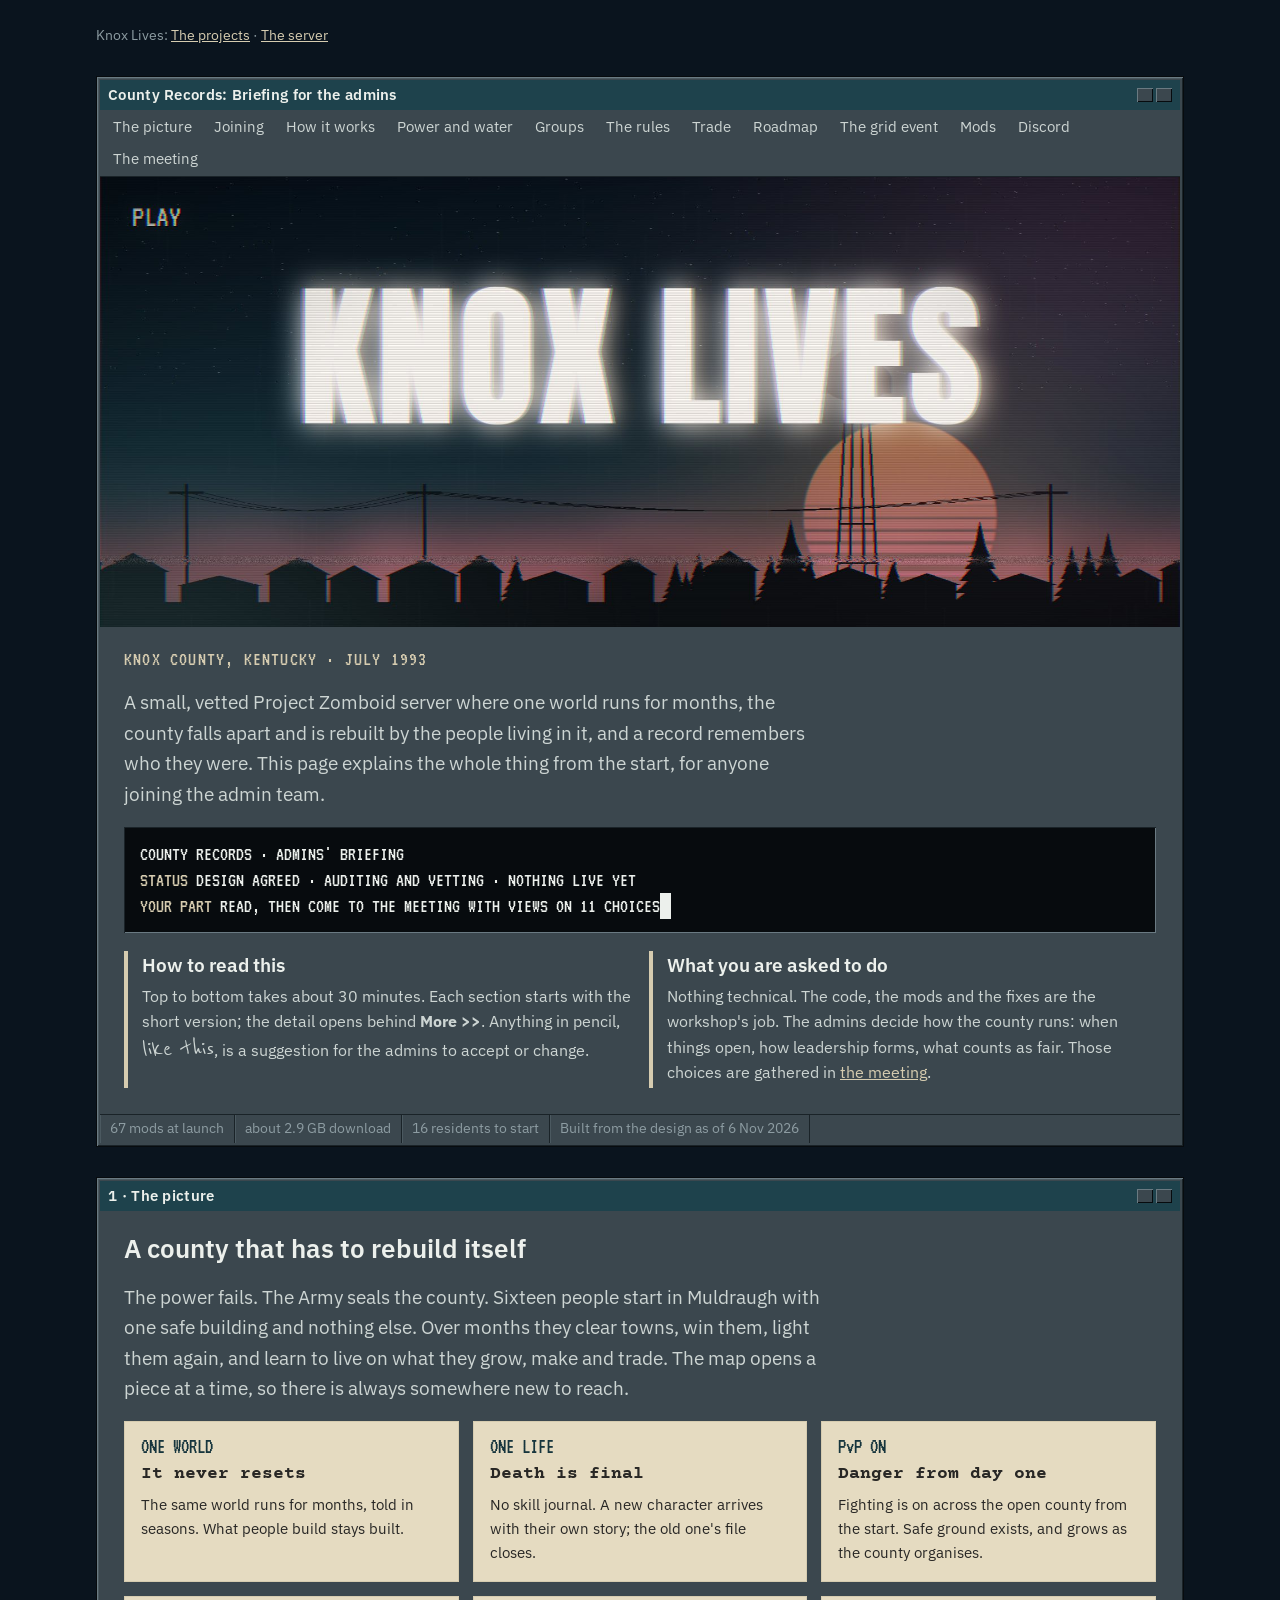
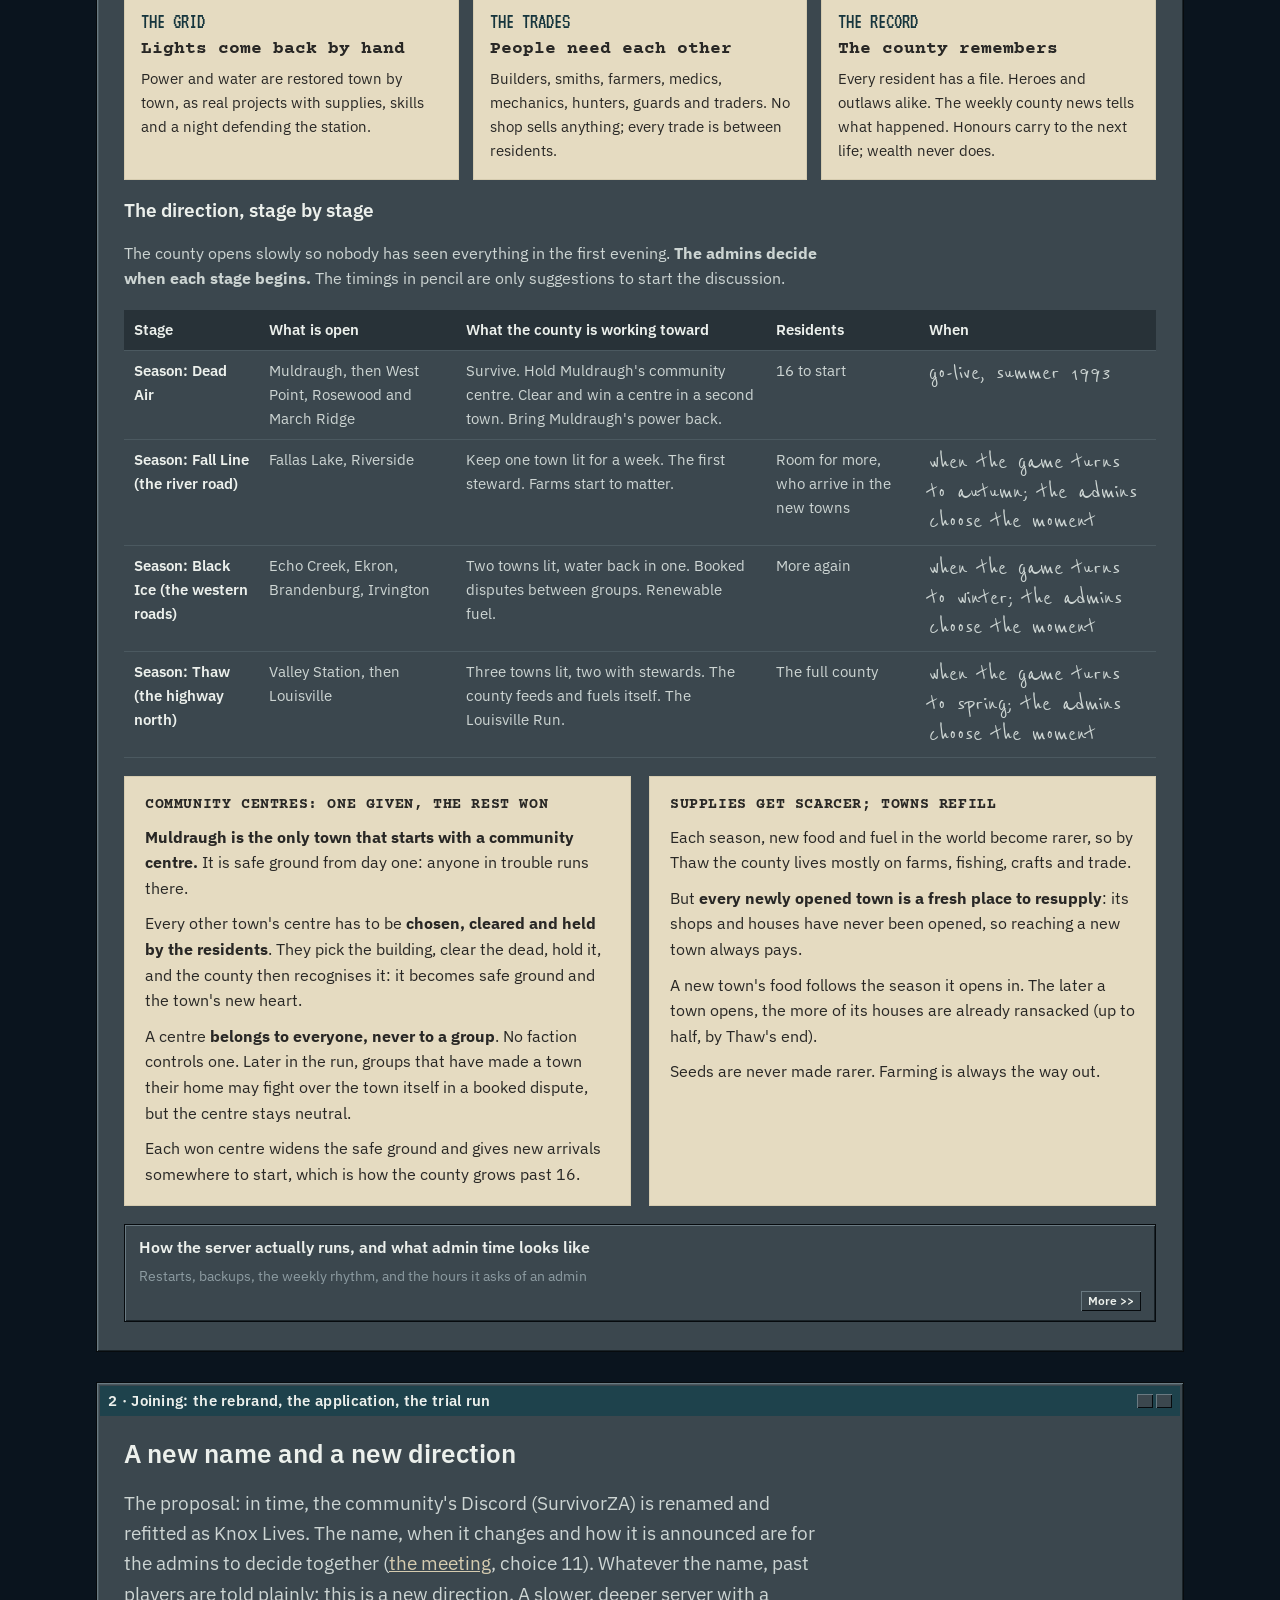
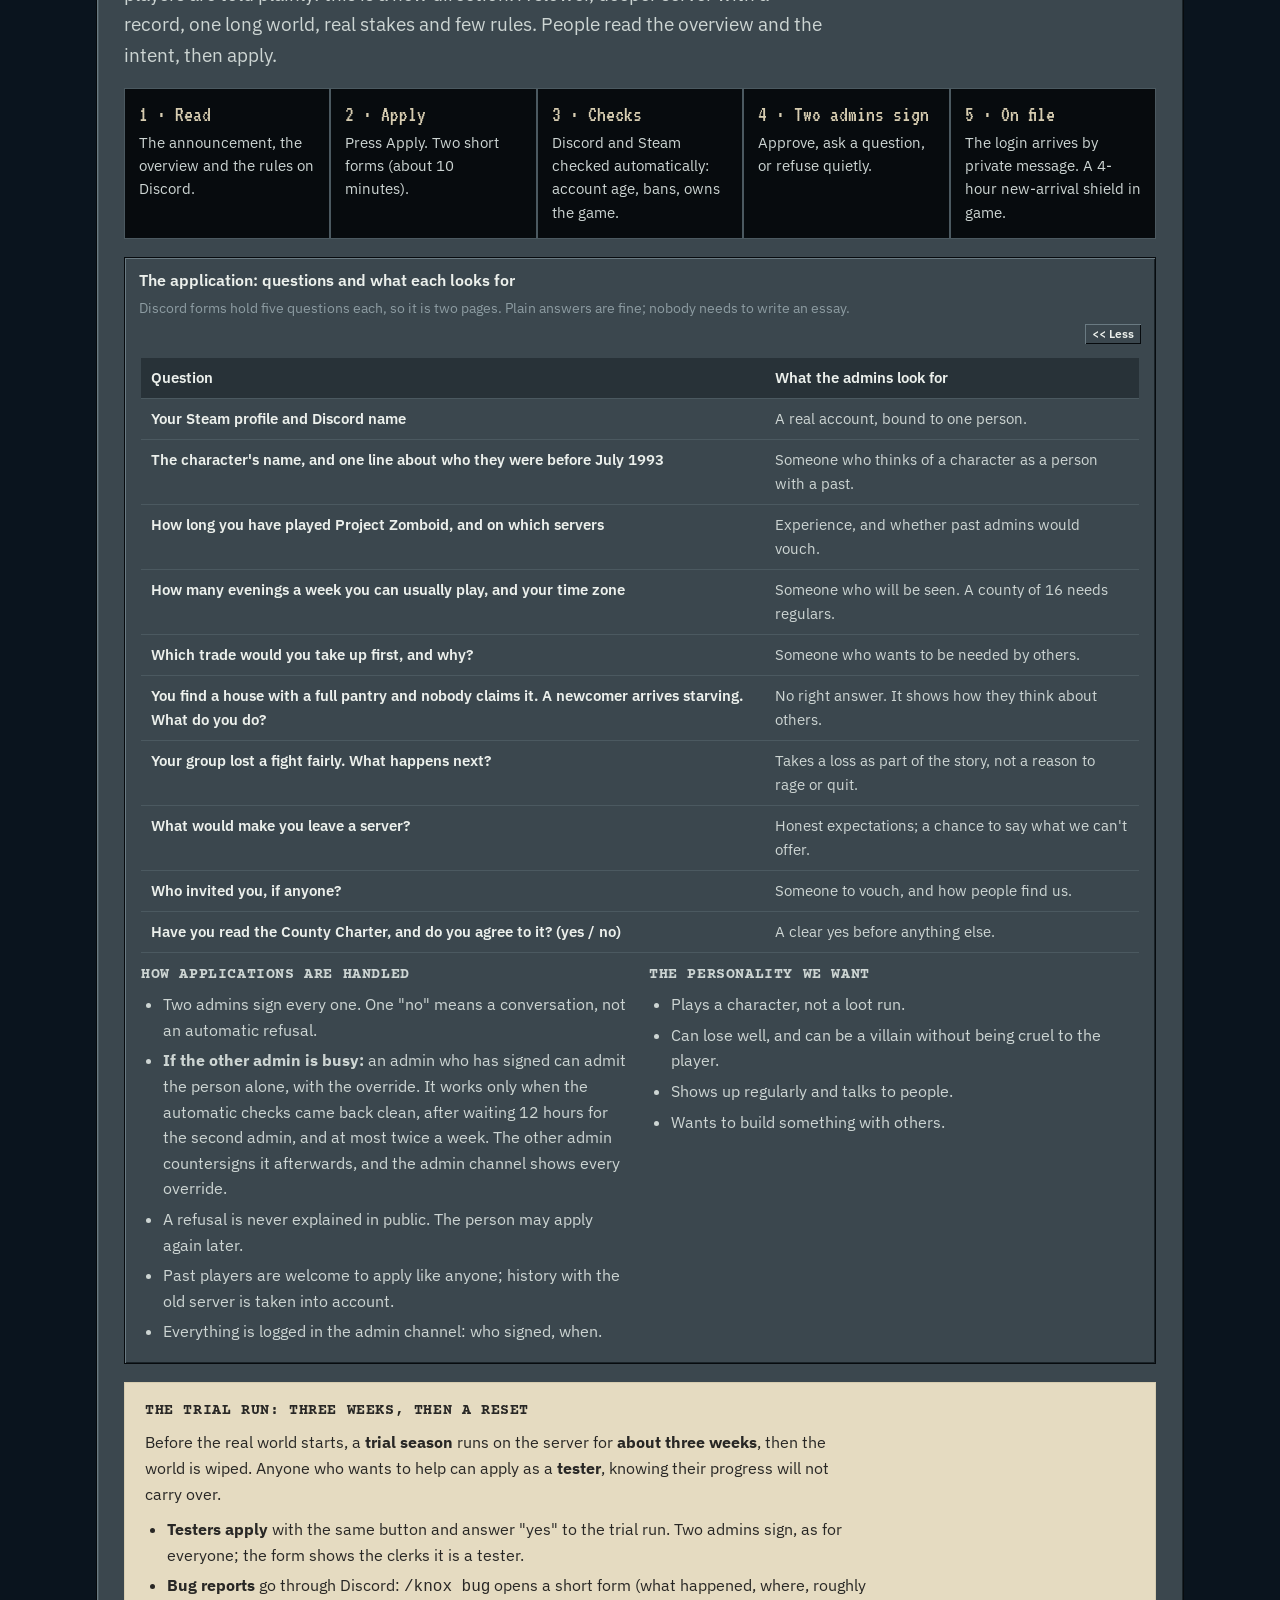
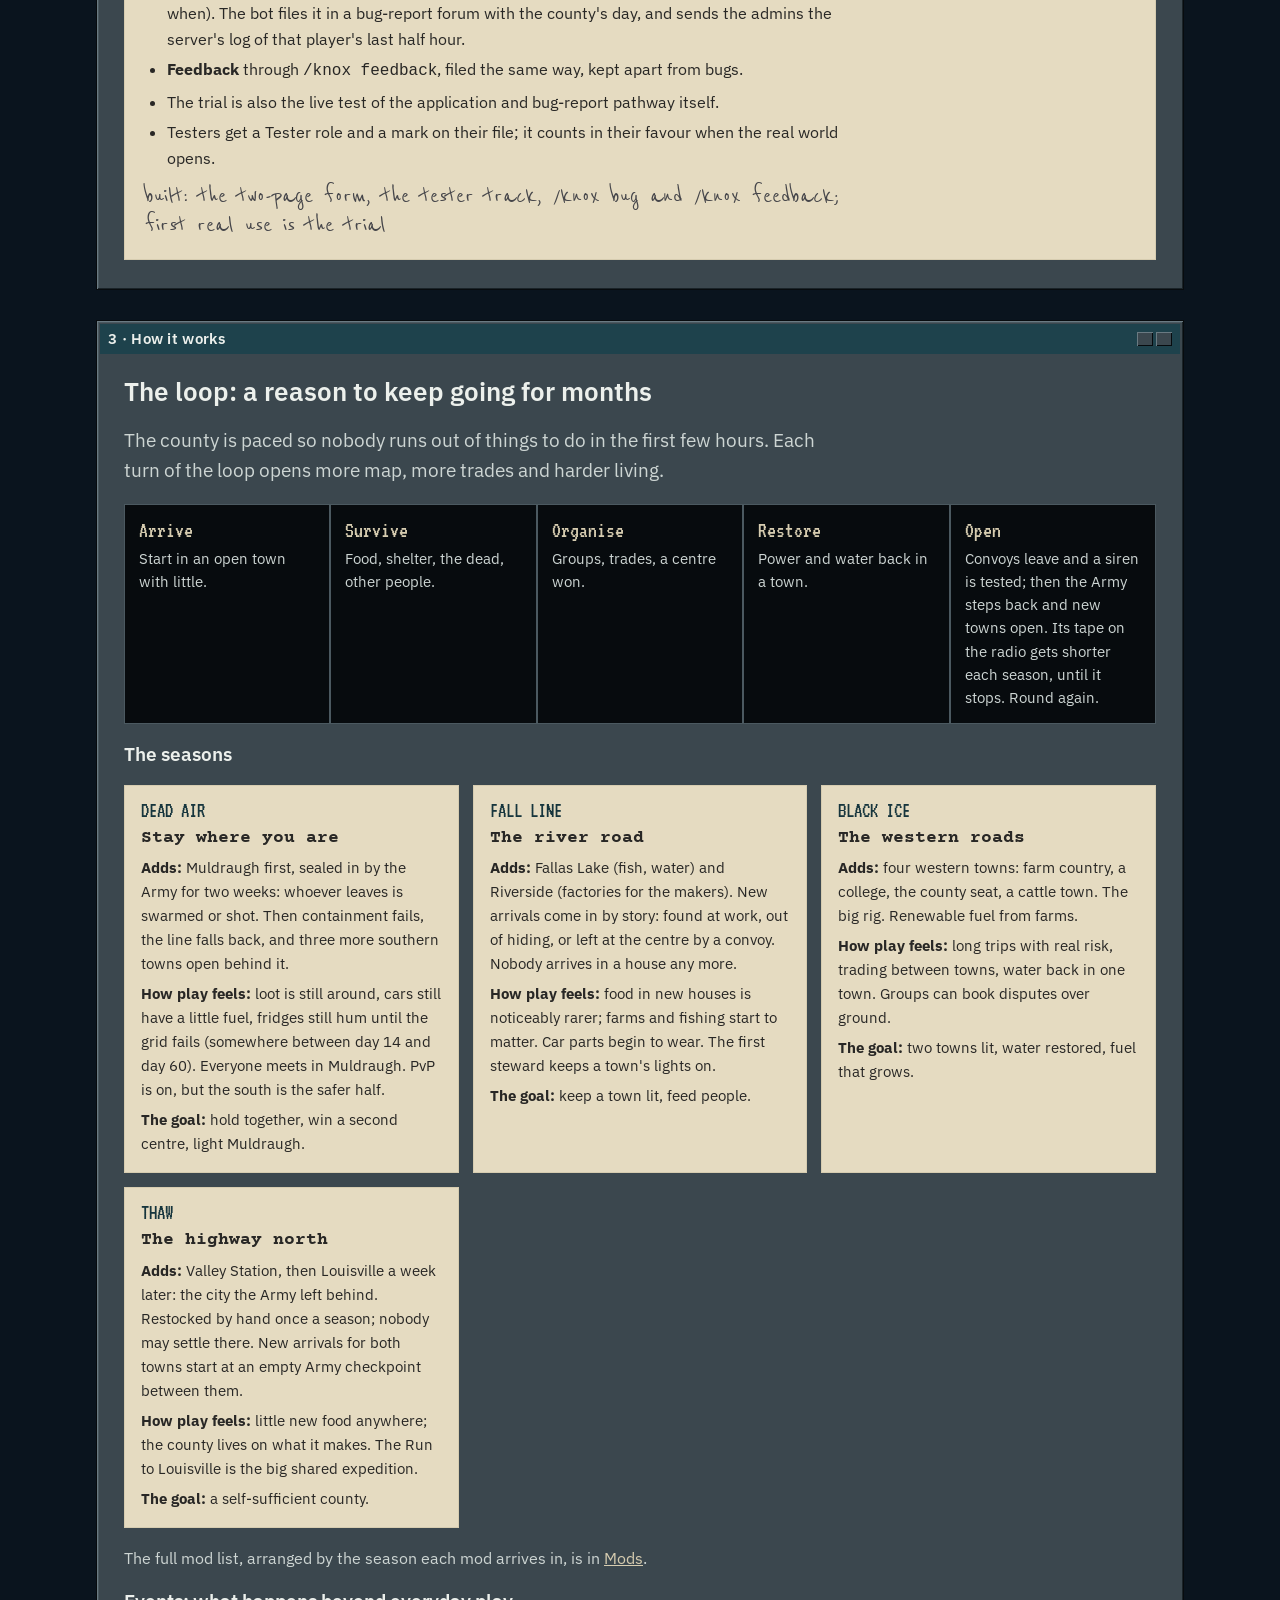
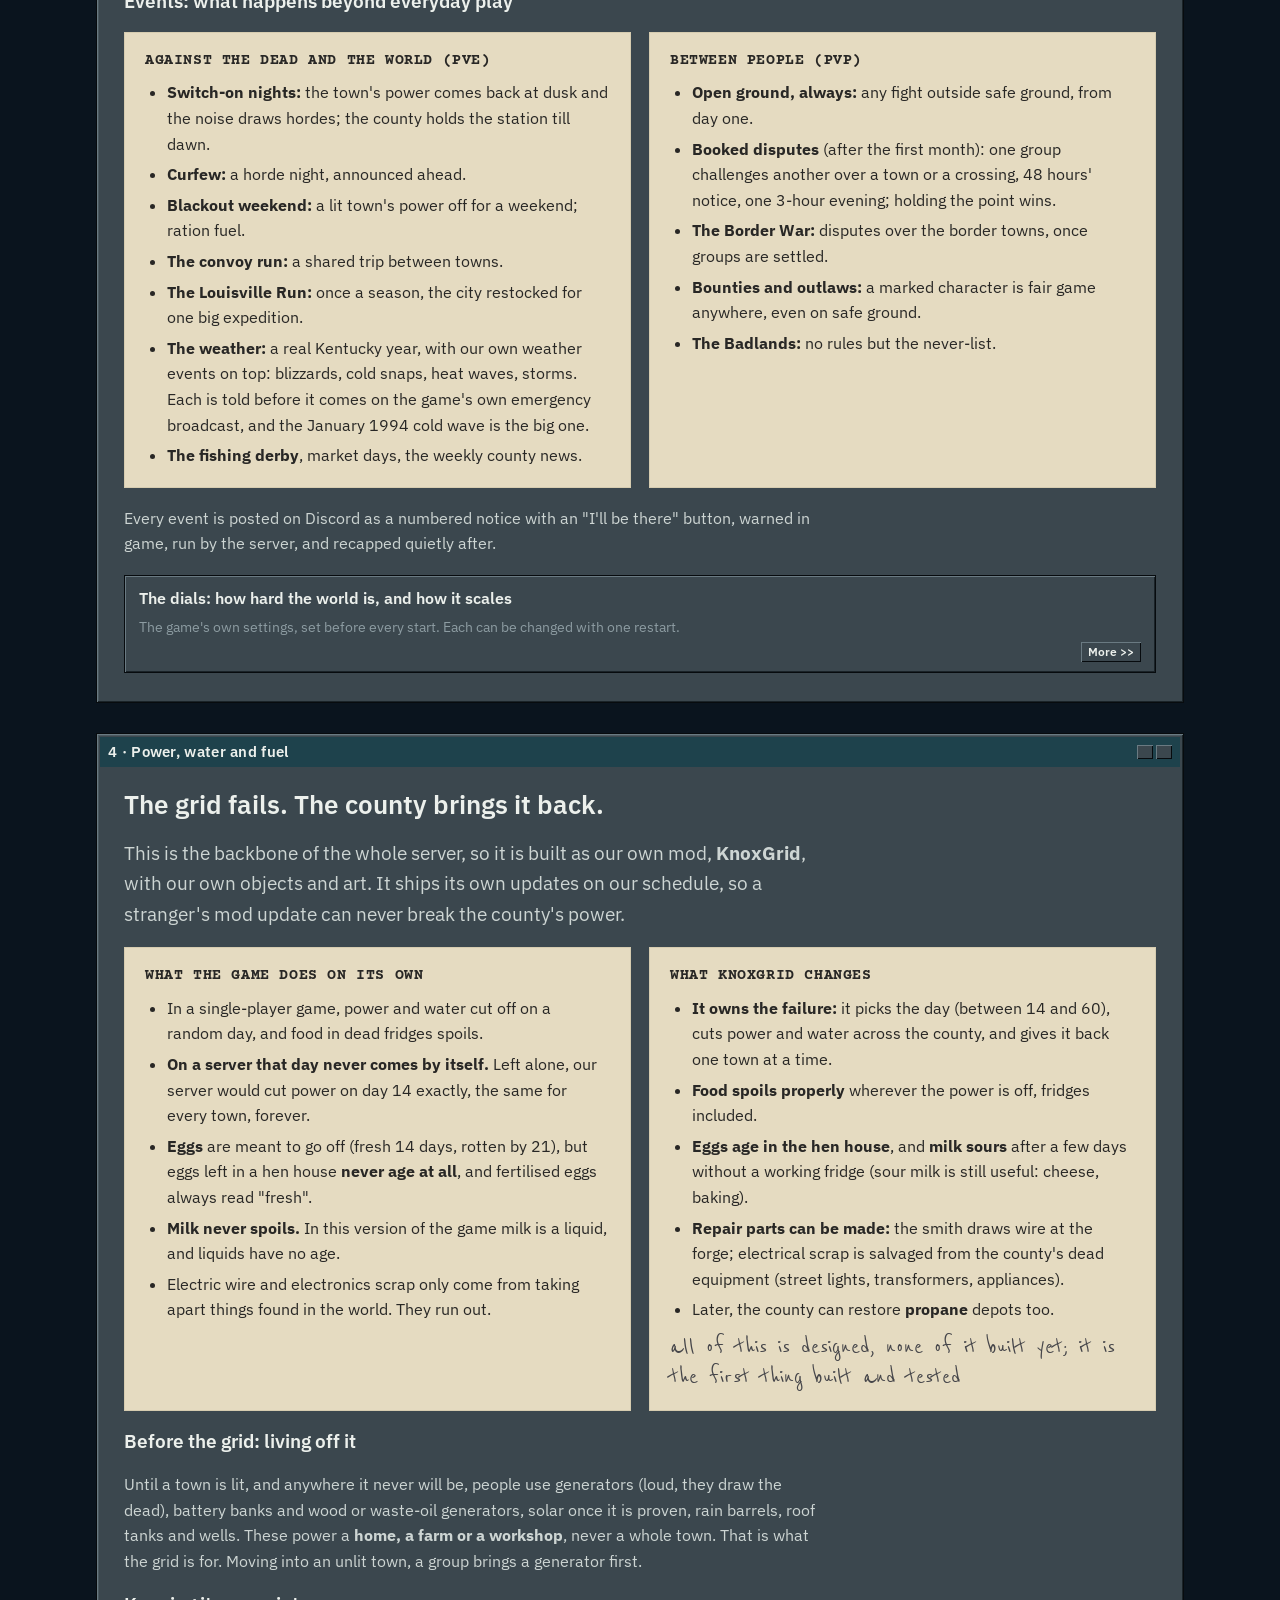
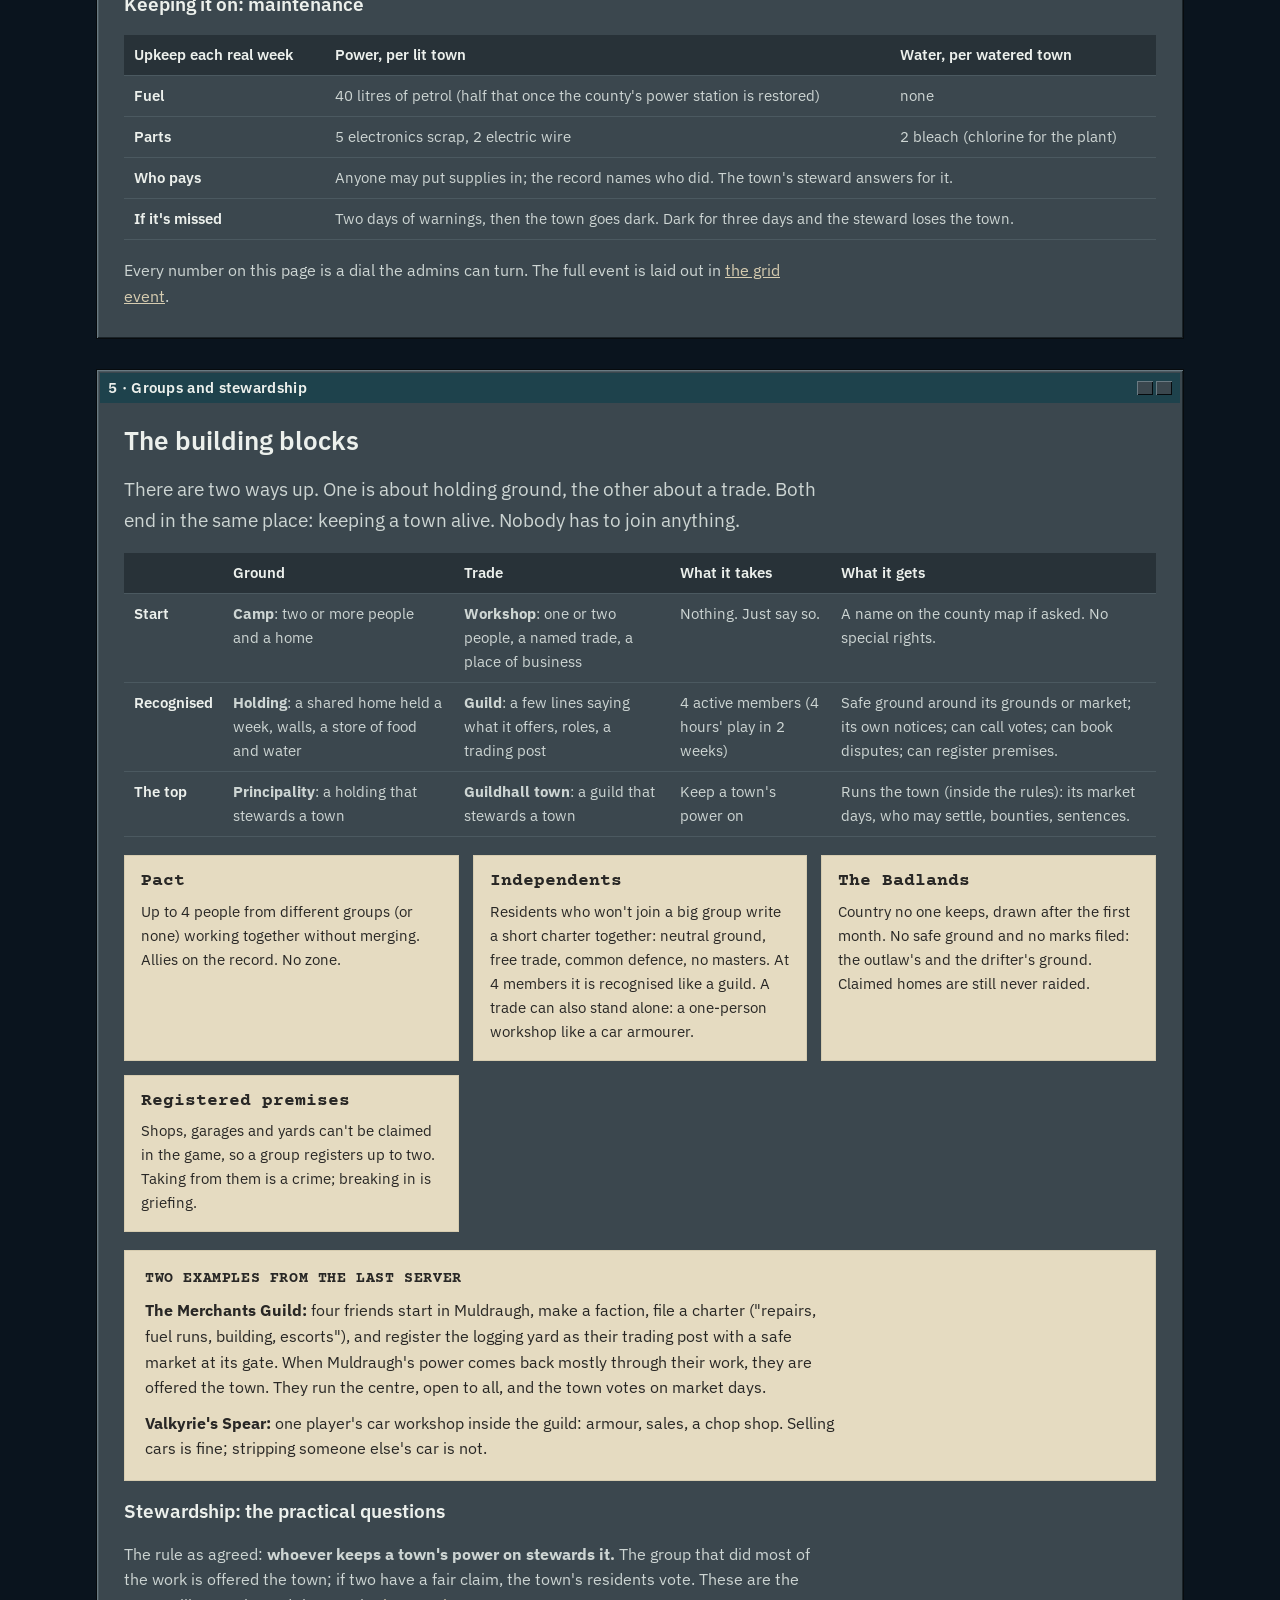
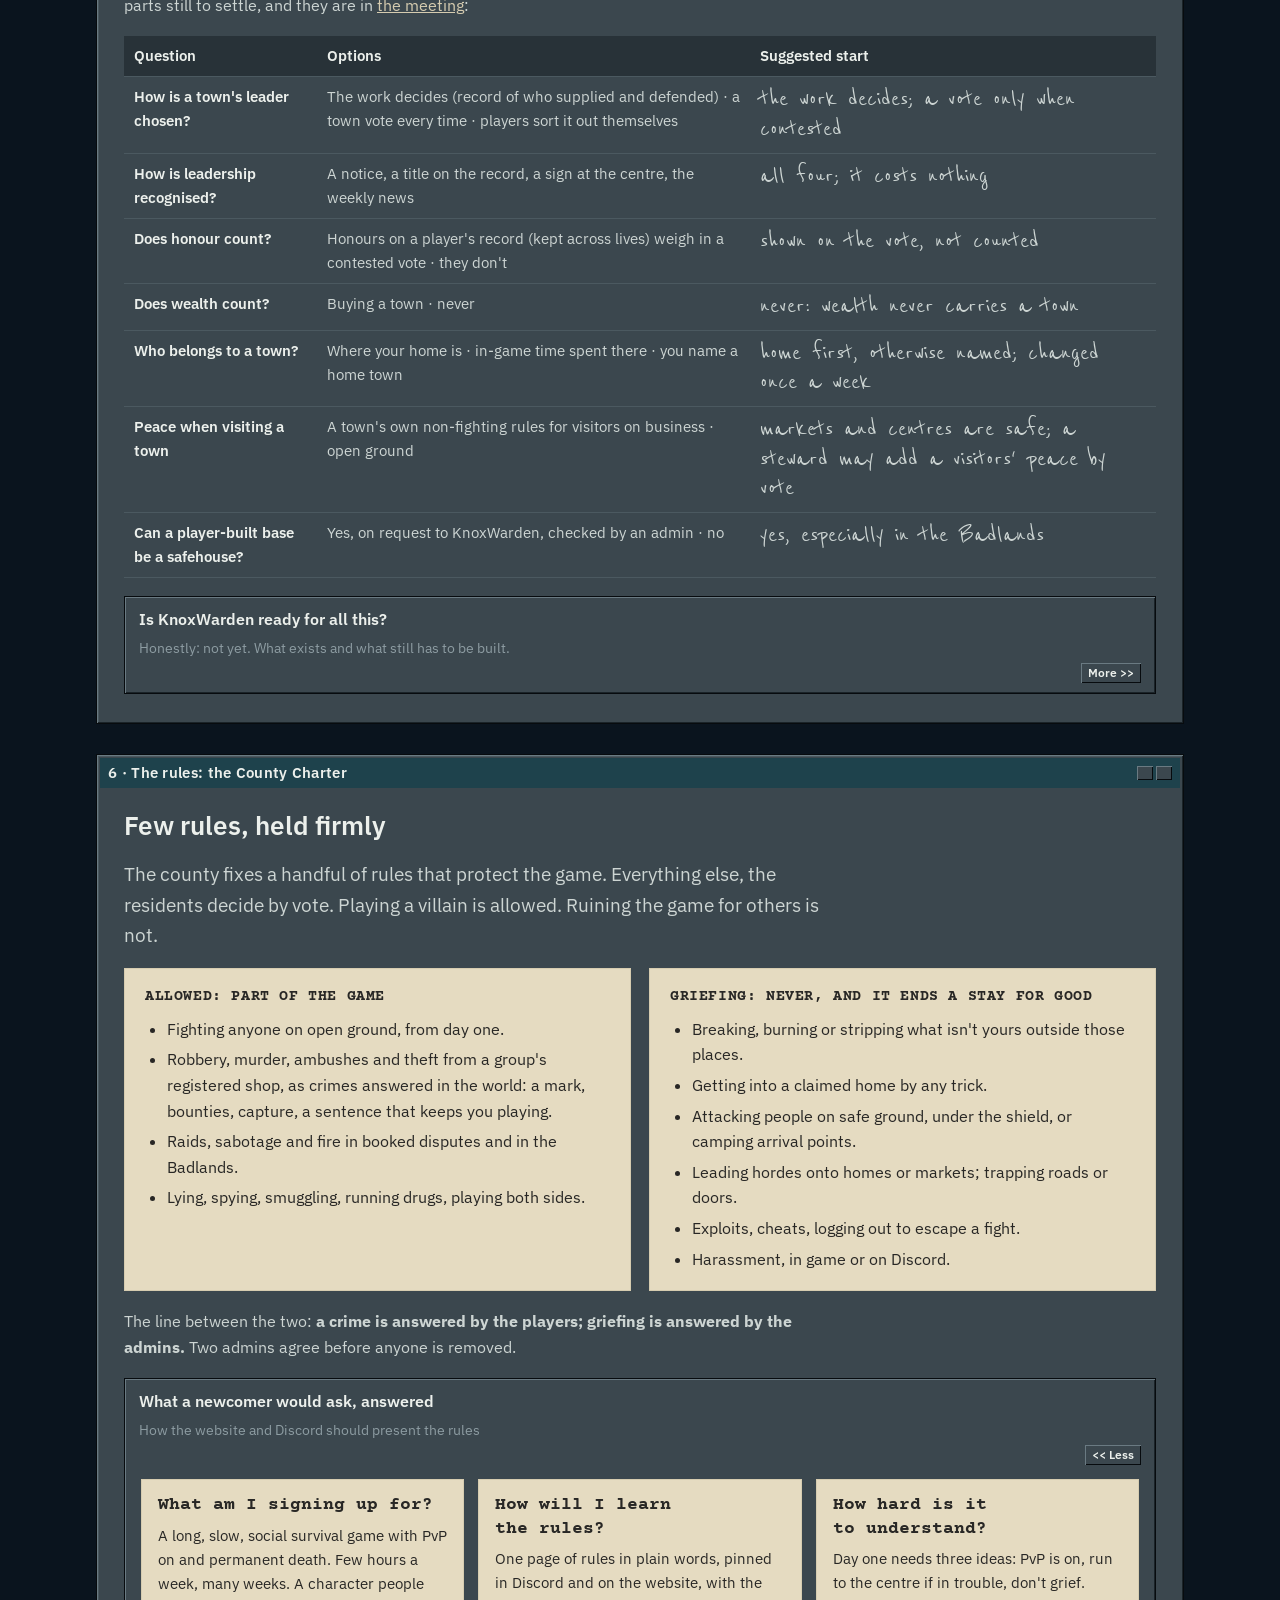
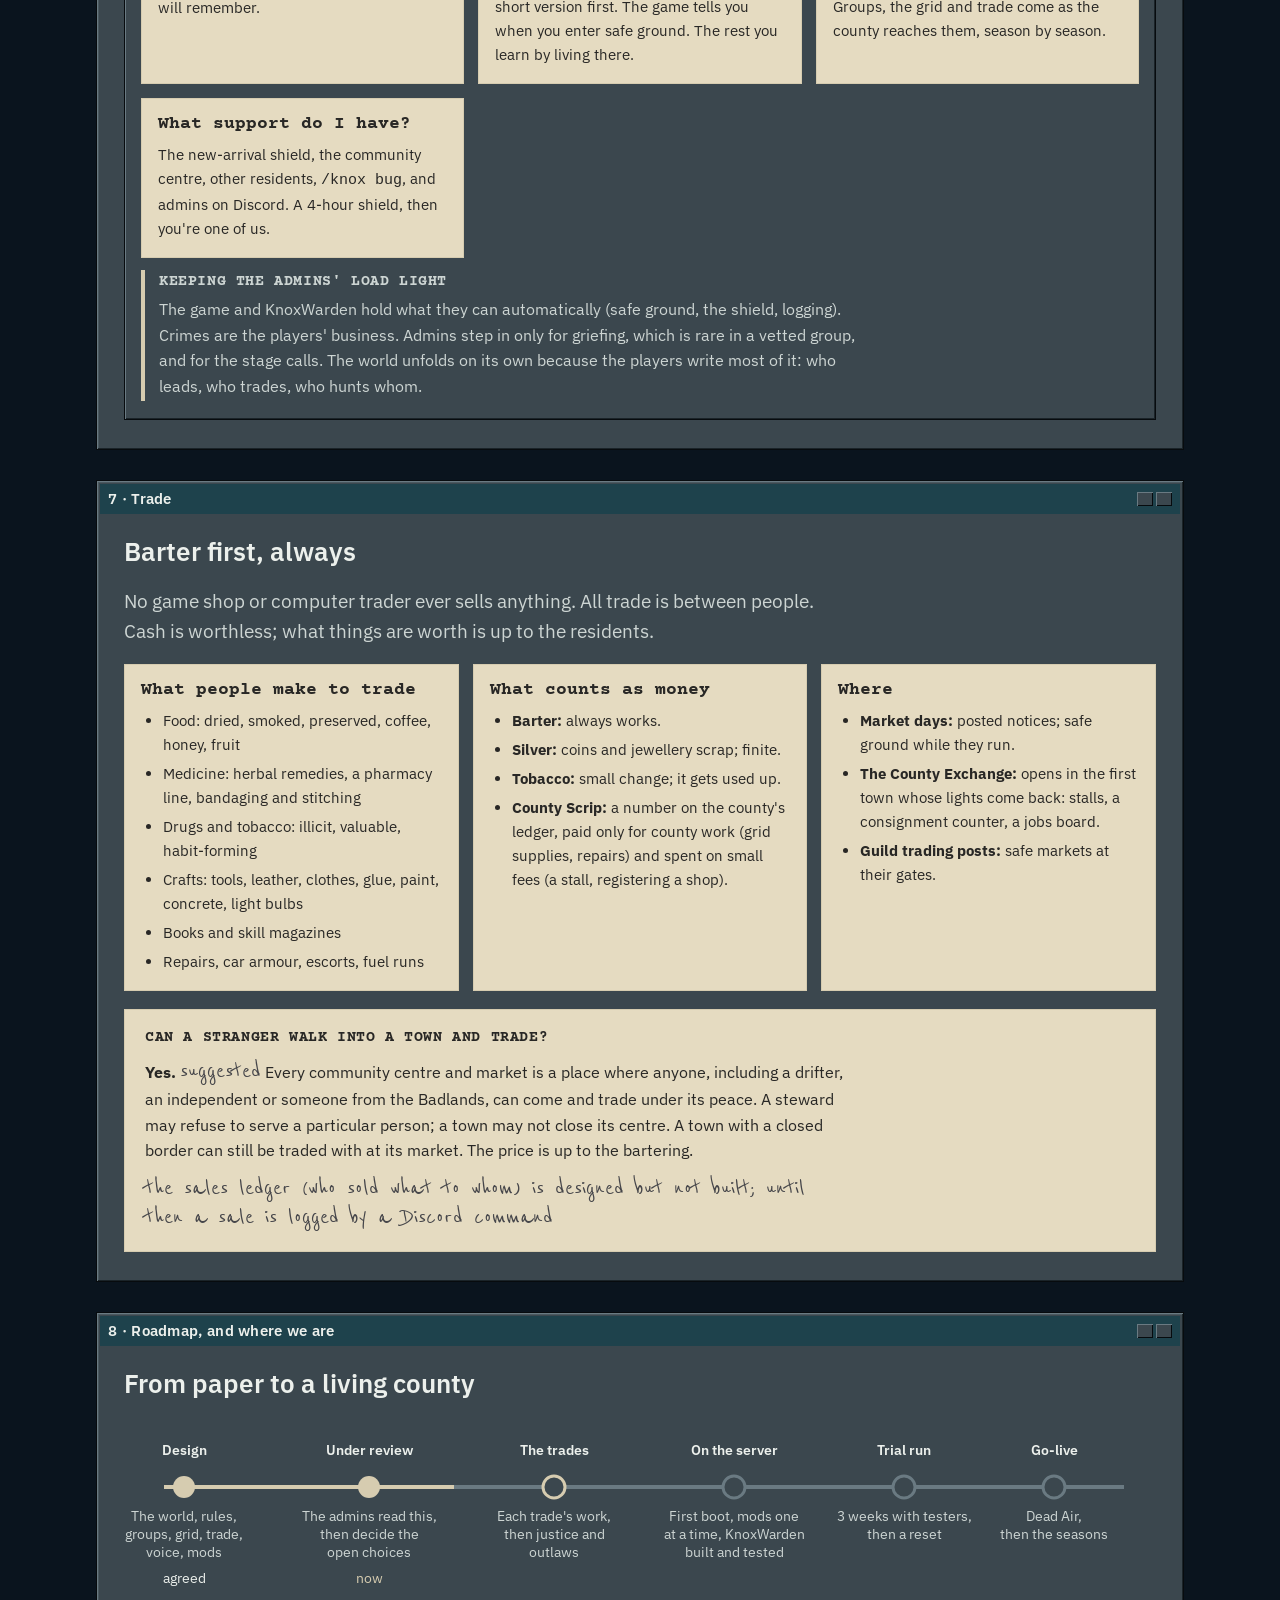
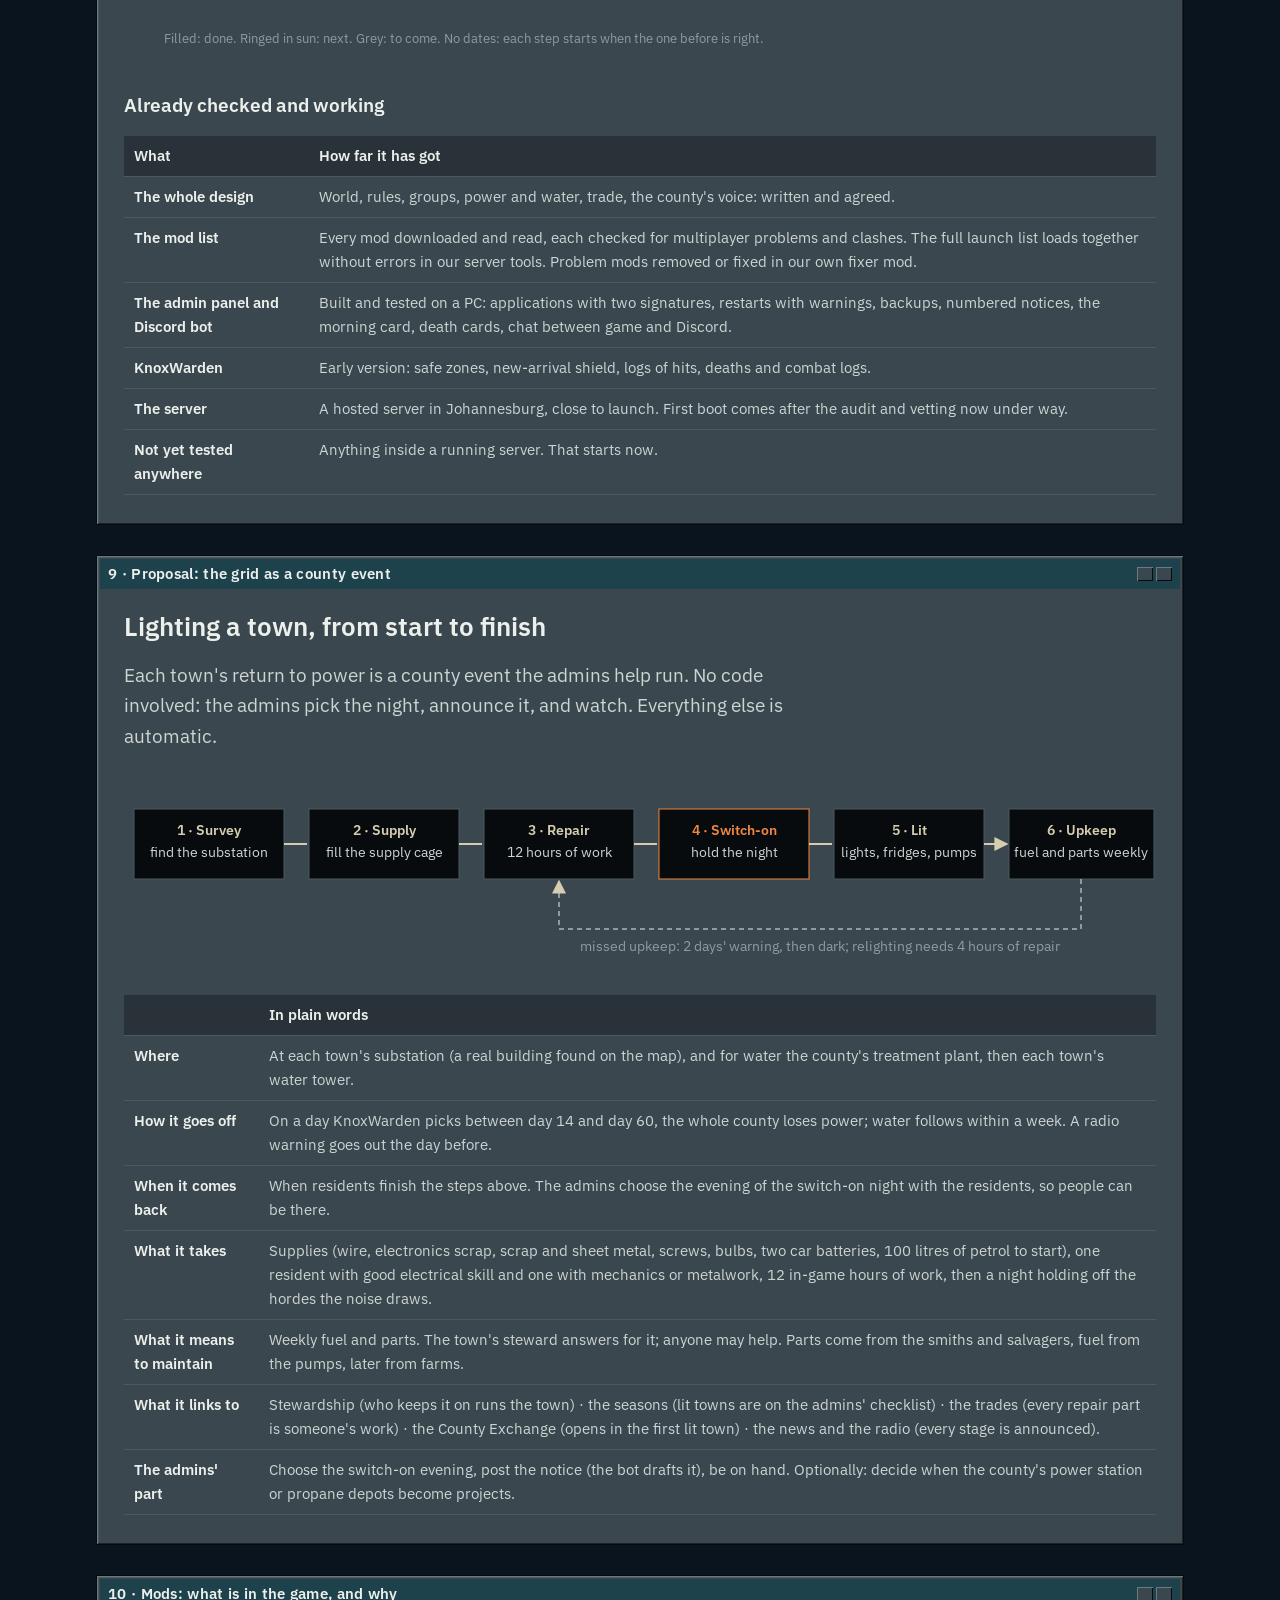
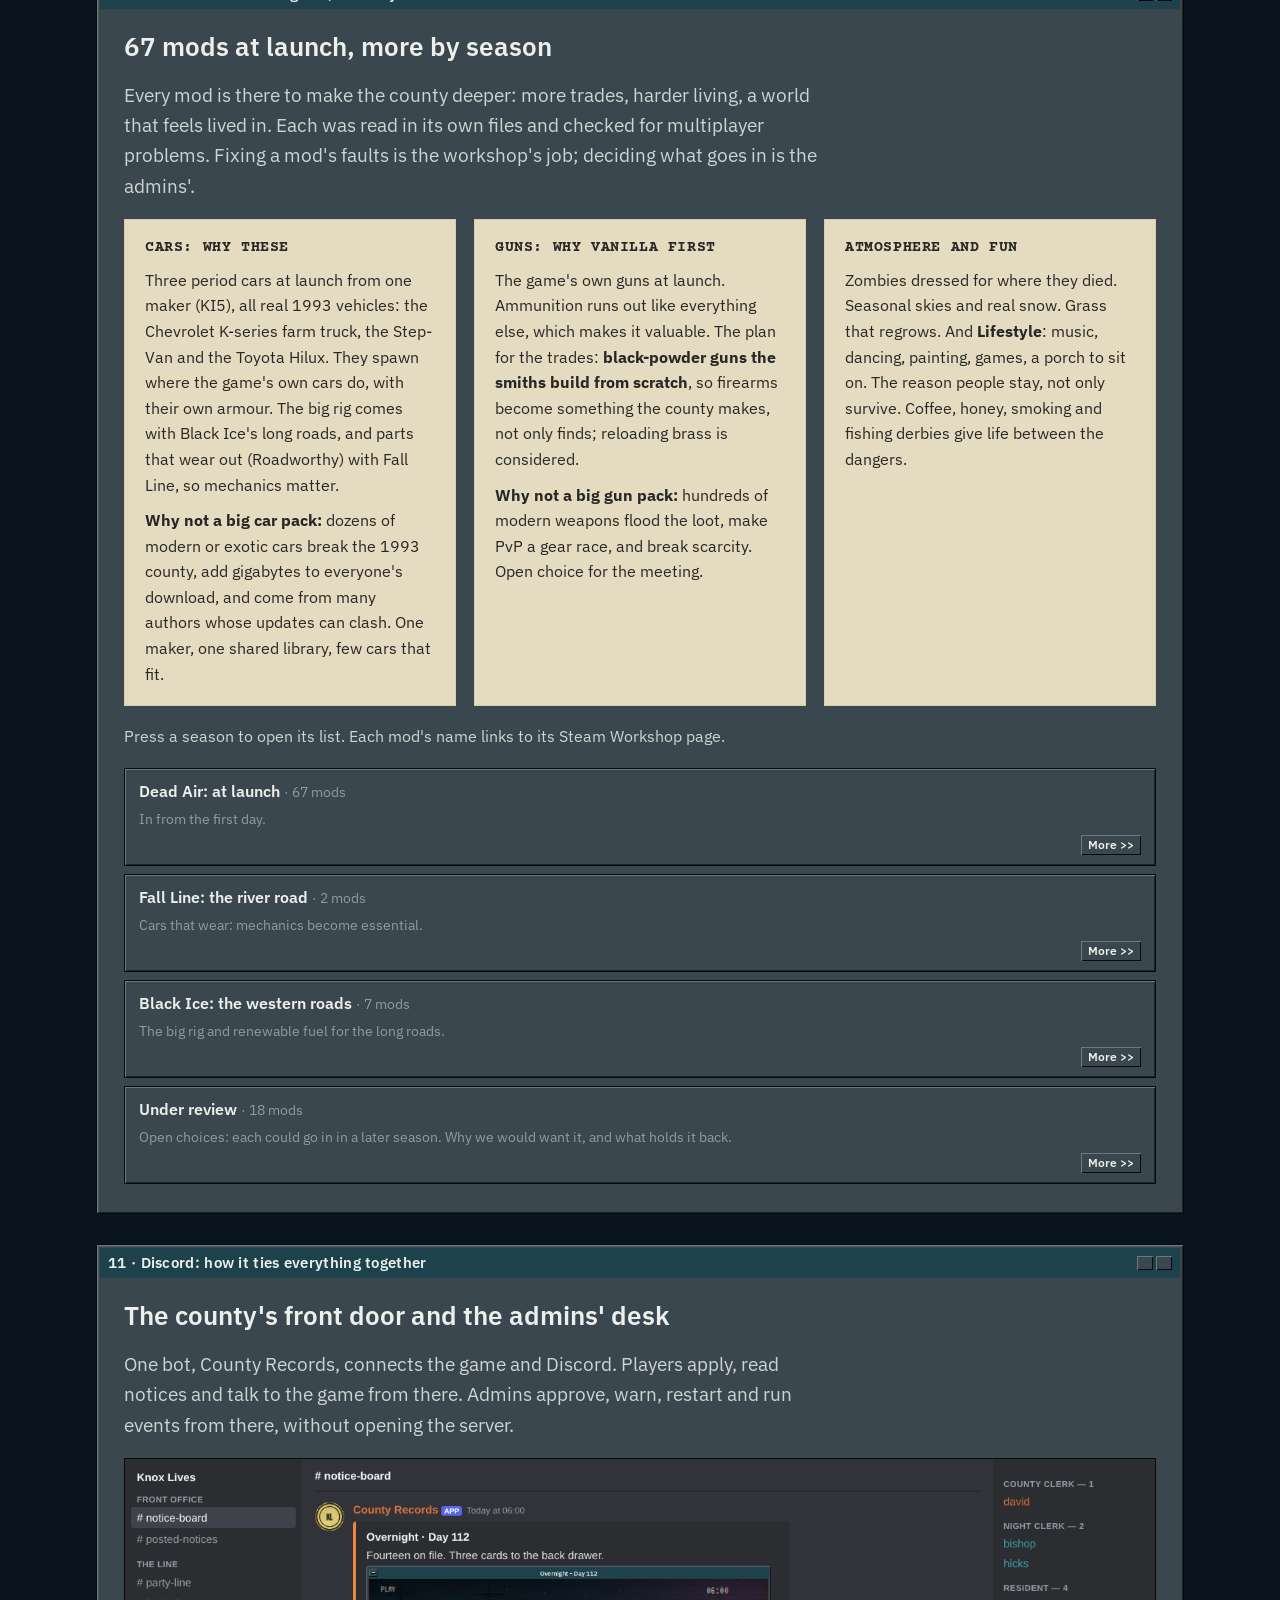
==== commit 140e5896: "Briefing rebuilt: VOICE walkthrough 1-4 (KnoxServer #83, #123, #124) (#19) Co-authored-by: knoxlives" ====
--- a/kc-fd1201557399/index.html
+++ b/kc-fd1201557399/index.html
@@ -285,7 +285,7 @@
     <h3>The seasons</h3>
     <div class="cards">
       <div class="card-p"><span class="k">DEAD AIR</span><h3>Stay where you are</h3>
-        <p><b>Adds:</b> Muldraugh first; three more southern towns after two weeks. The Army's line around them.</p>
+        <p><b>Adds:</b> Muldraugh first, sealed in by the Army for two weeks: whoever leaves is swarmed or shot. Then containment fails, the line falls back, and three more southern towns open behind it.</p>
         <p><b>How play feels:</b> loot is still around, cars still have a little fuel, fridges still hum until the grid fails (somewhere between day 14 and day 60). Everyone meets in Muldraugh. PvP is on, but the south is the safer half.</p>
         <p><b>The goal:</b> hold together, win a second centre, light Muldraugh.</p></div>
       <div class="card-p"><span class="k">FALL LINE</span><h3>The river road</h3>
@@ -311,7 +311,7 @@
         <li><b>Blackout weekend:</b> a lit town's power off for a weekend; ration fuel.</li>
         <li><b>The convoy run:</b> a shared trip between towns.</li>
         <li><b>The Louisville Run:</b> once a season, the city restocked for one big expedition.</li>
-        <li><b>The weather:</b> a real Kentucky year, with our own weather events on top: blizzards, cold snaps, heat waves, storms. Each is told on 90.6 before it comes, and the January 1994 cold wave is the big one.</li>
+        <li><b>The weather:</b> a real Kentucky year, with our own weather events on top: blizzards, cold snaps, heat waves, storms. Each is told before it comes on the game's own emergency broadcast, and the January 1994 cold wave is the big one.</li>
         <li><b>The fishing derby</b>, market days, the weekly county news.</li>
       </ul></div>
       <div class="paper"><h4>Between people (PvP)</h4><ul>
@@ -646,7 +646,7 @@
   </div>
 </section>
 
-<p class="foot">Knox Lives: the admins' briefing. Private: for the admin team only. Built from the project's design on 25 November 2026.</p>
+<p class="foot">Knox Lives: the admins' briefing. Private: for the admin team only. Built from the project's design on 26 November 2026.</p>
 </div>
 
 </body>
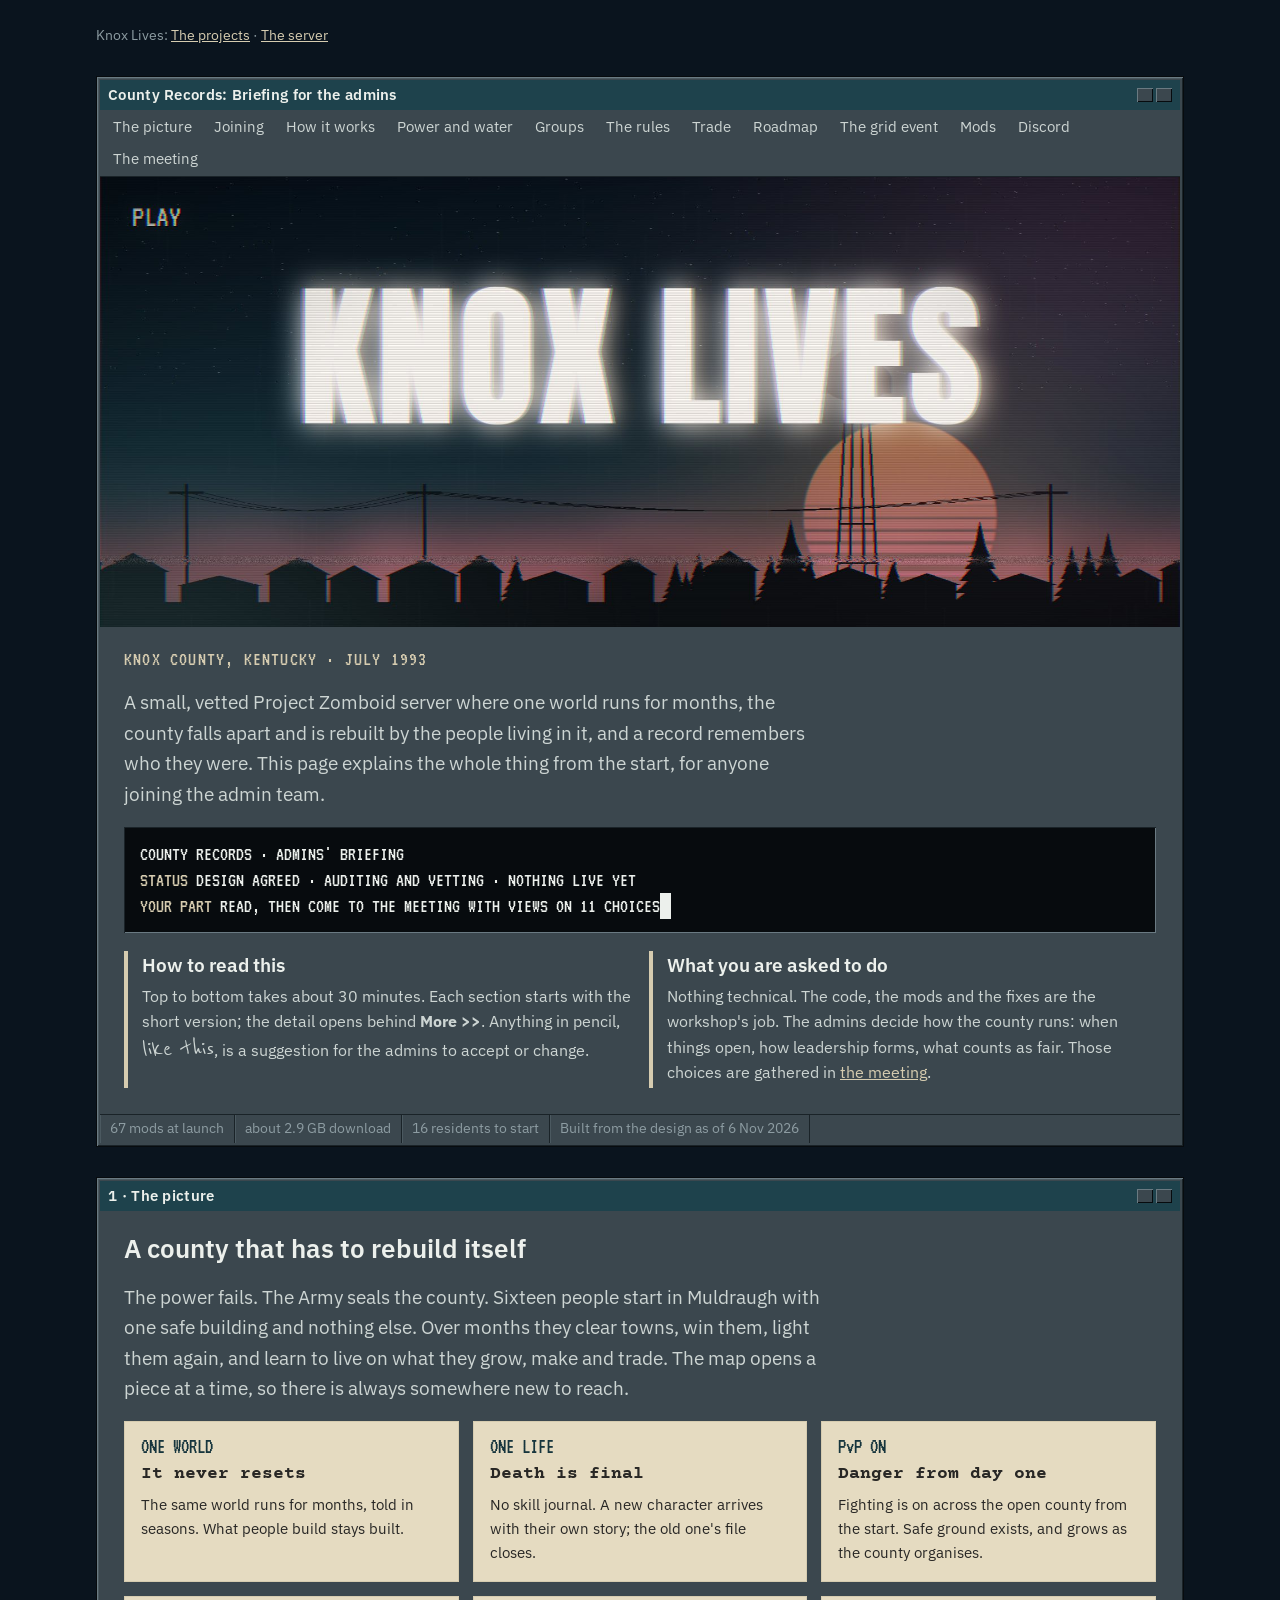
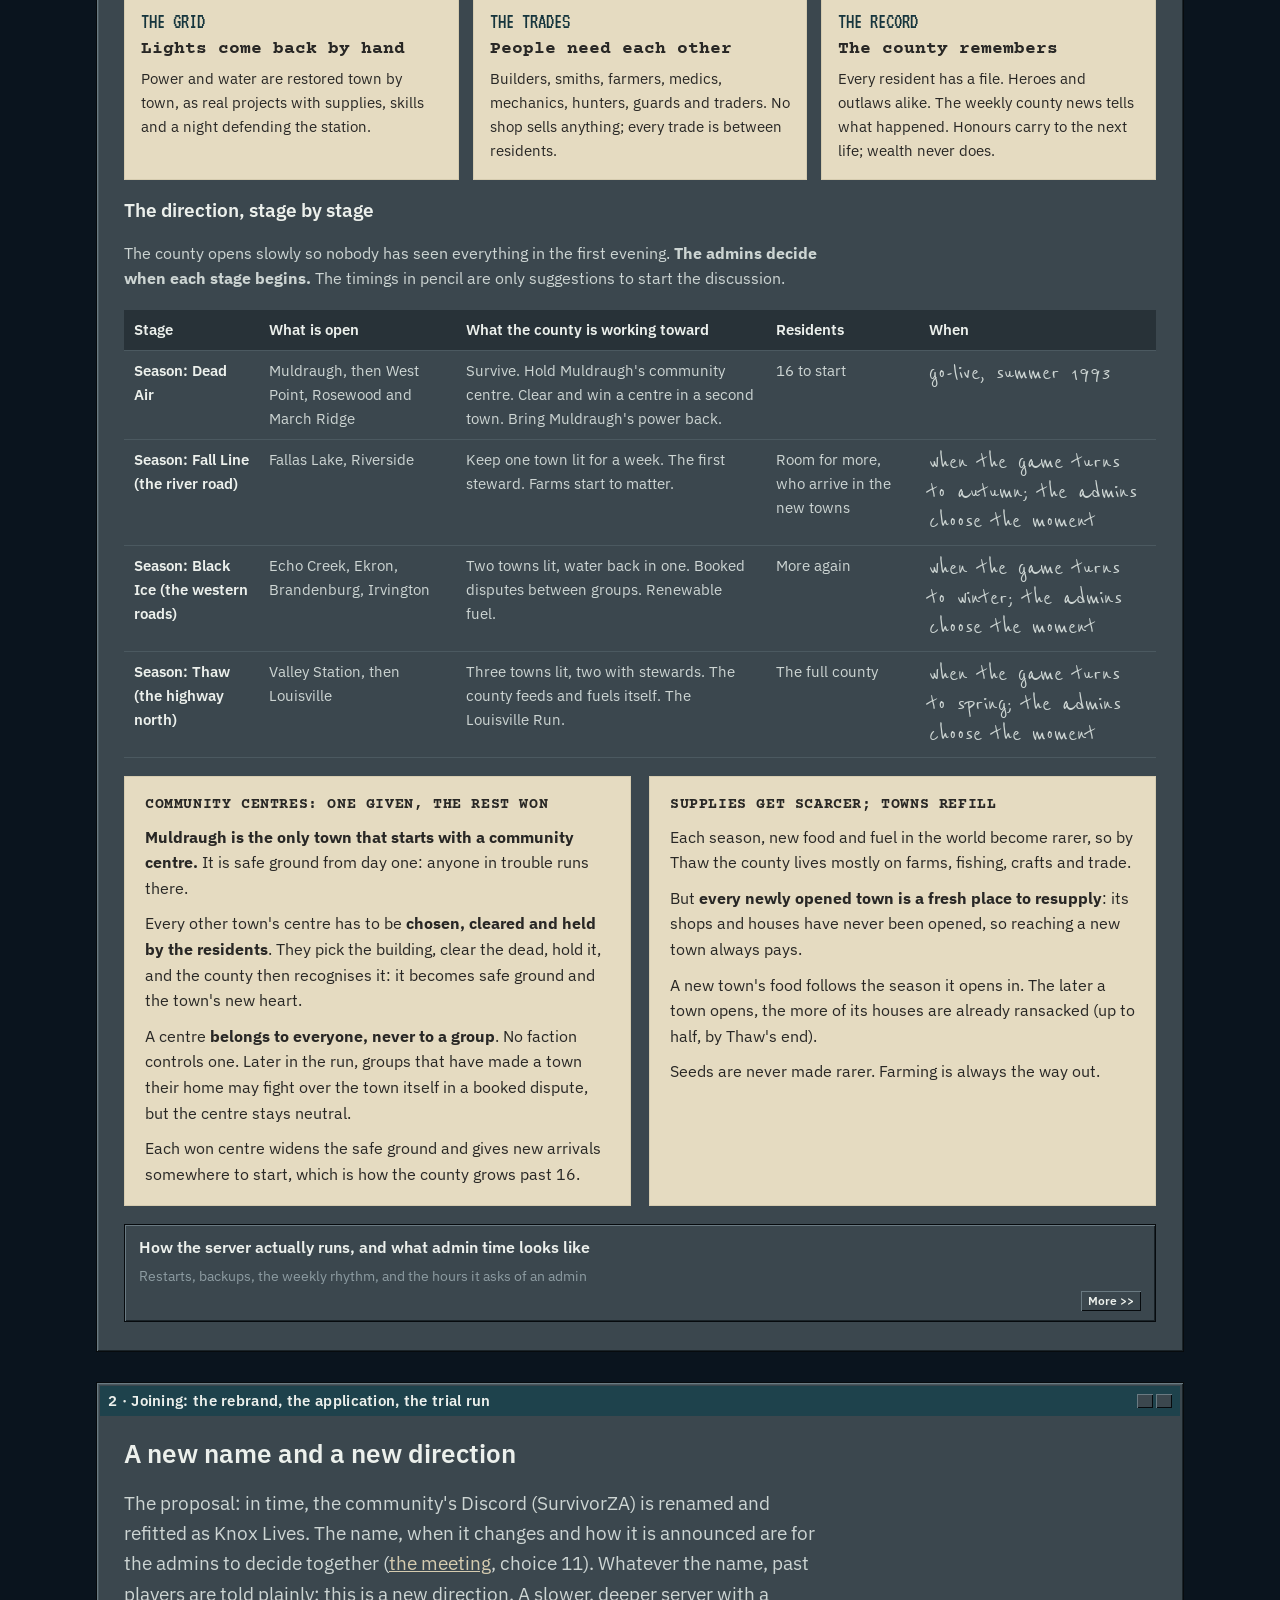
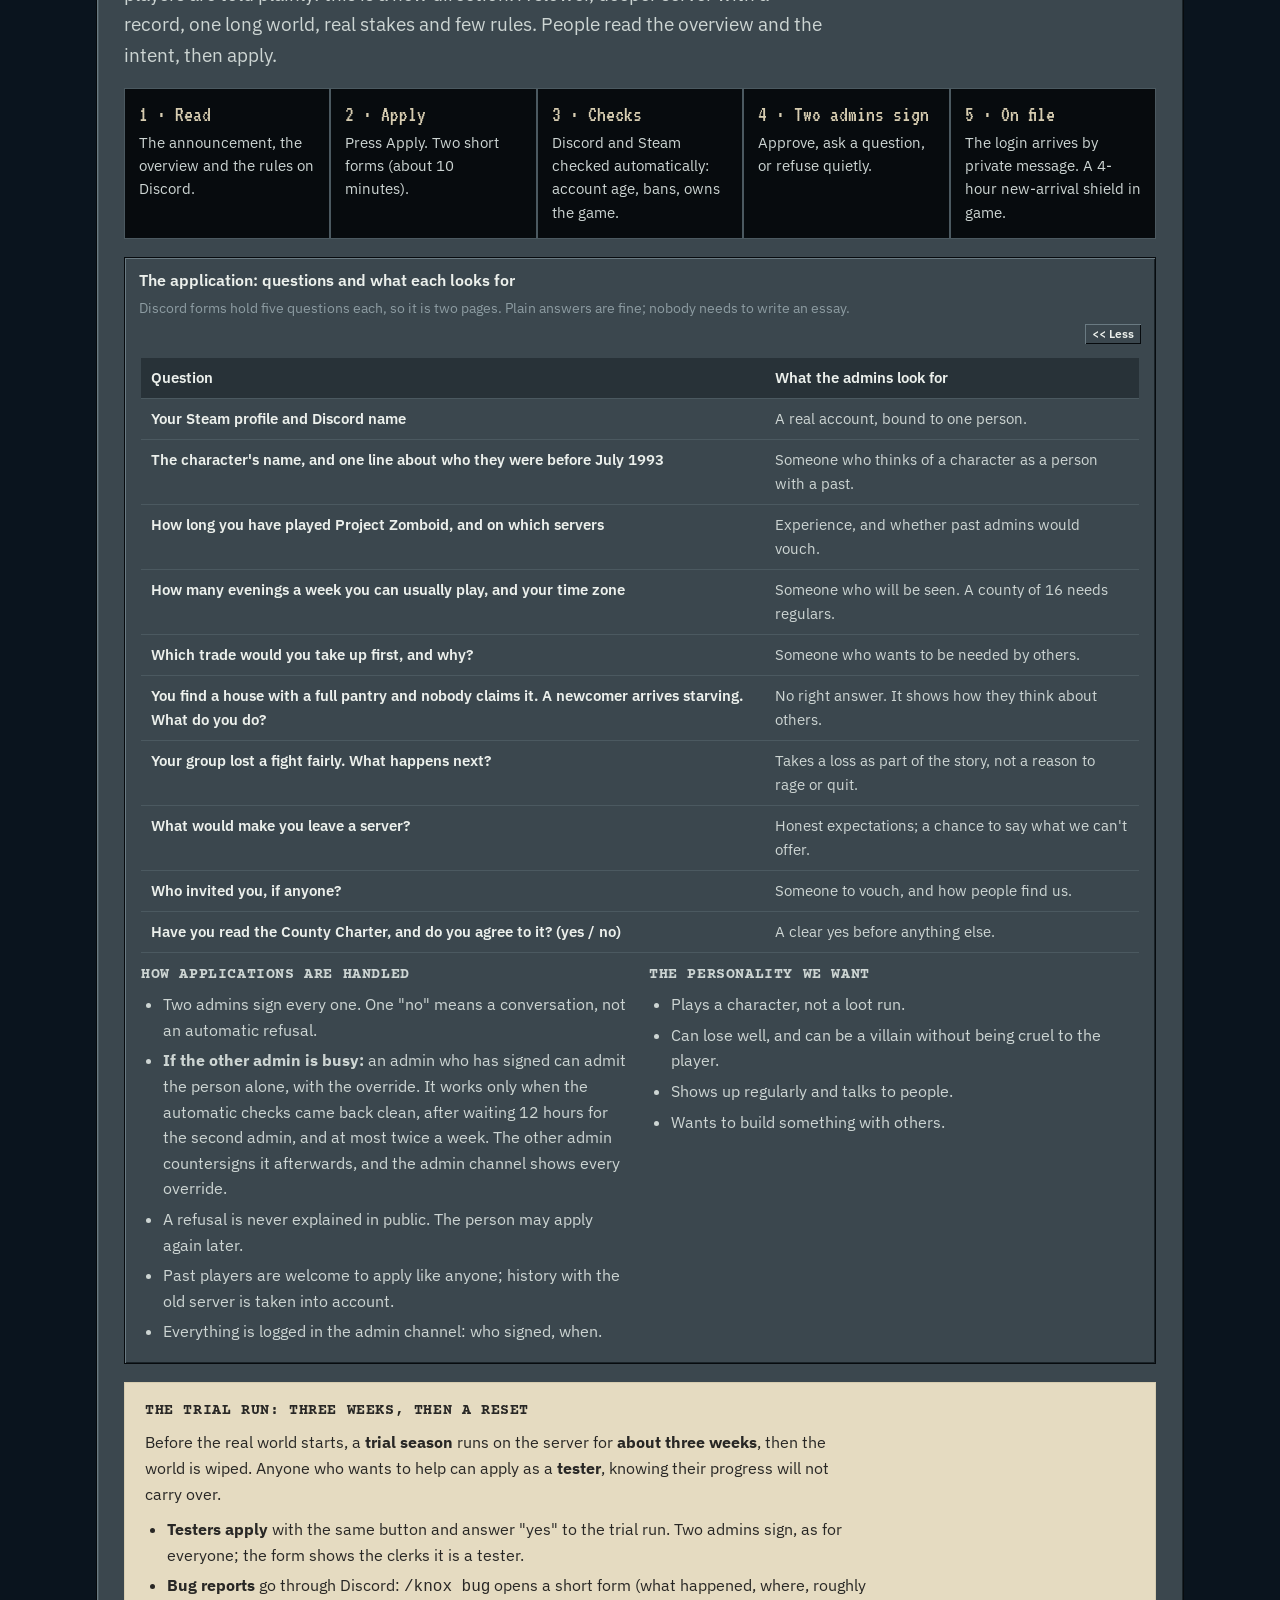
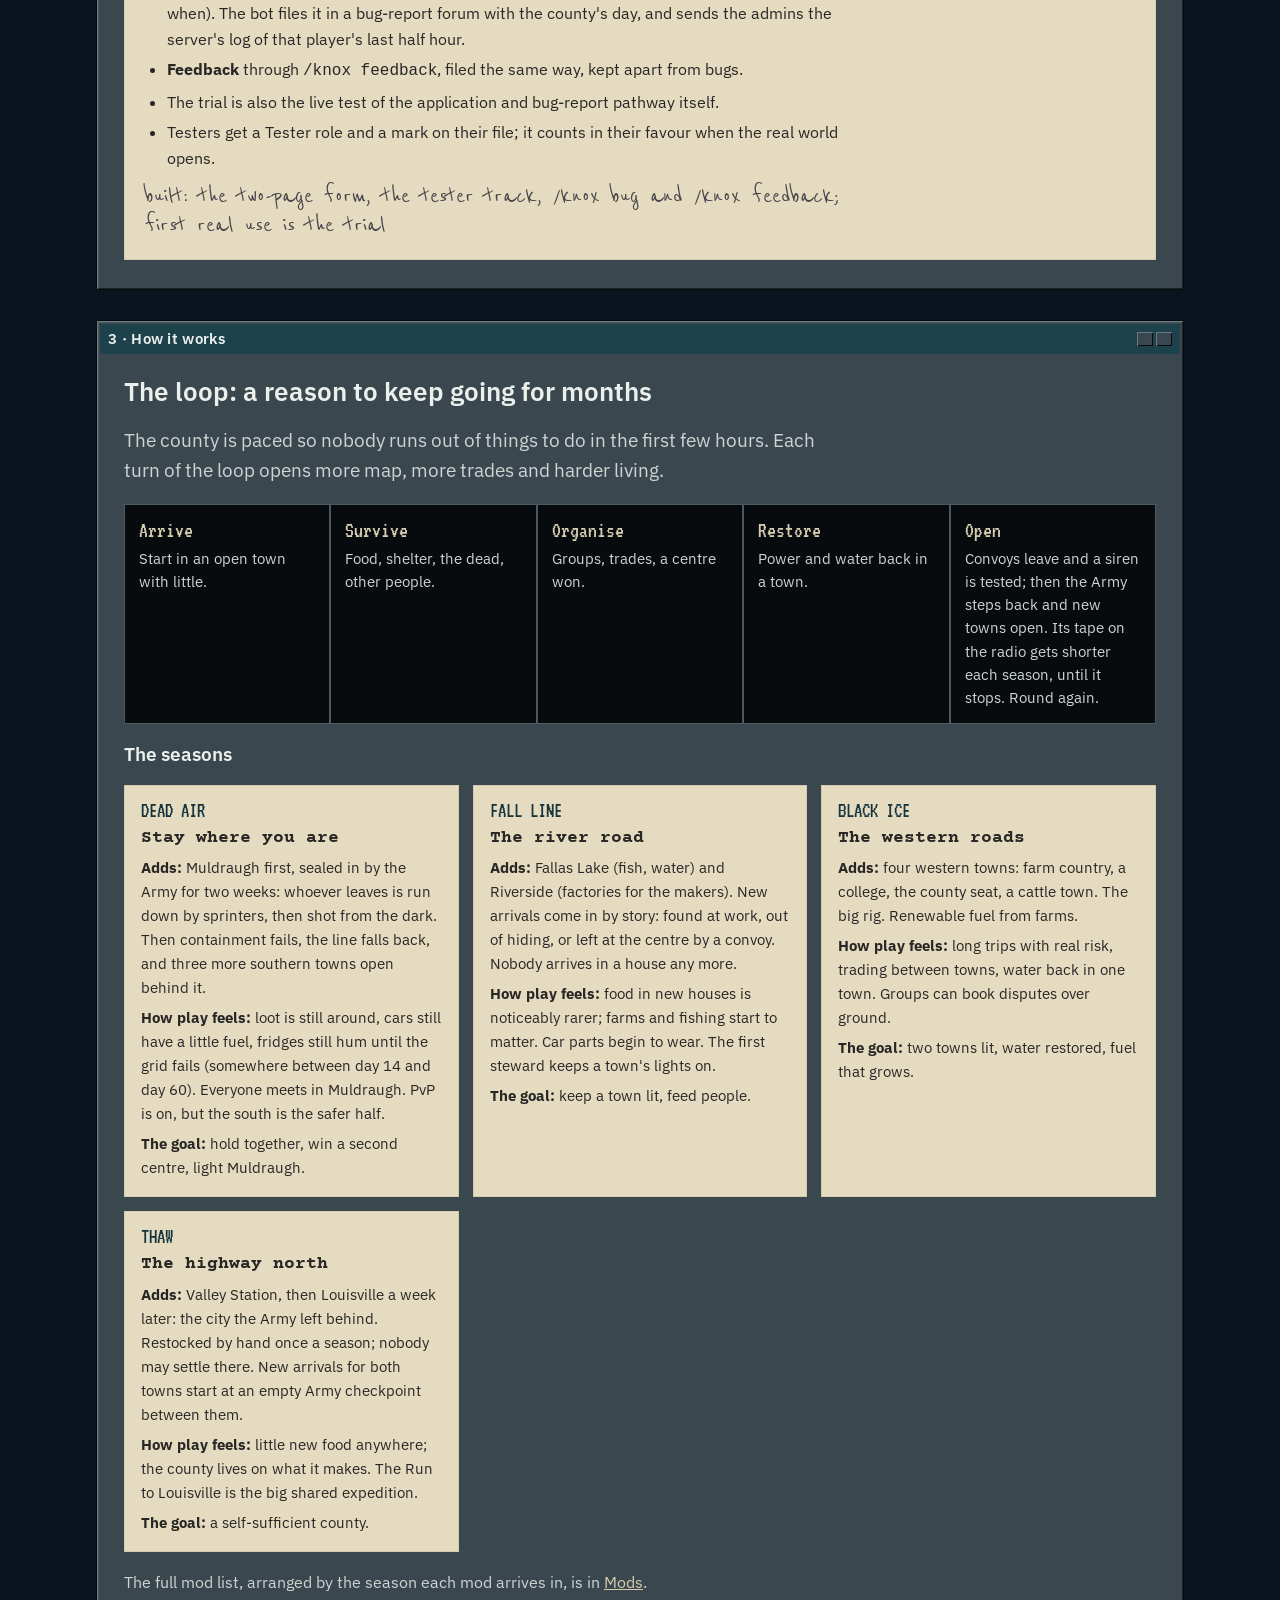
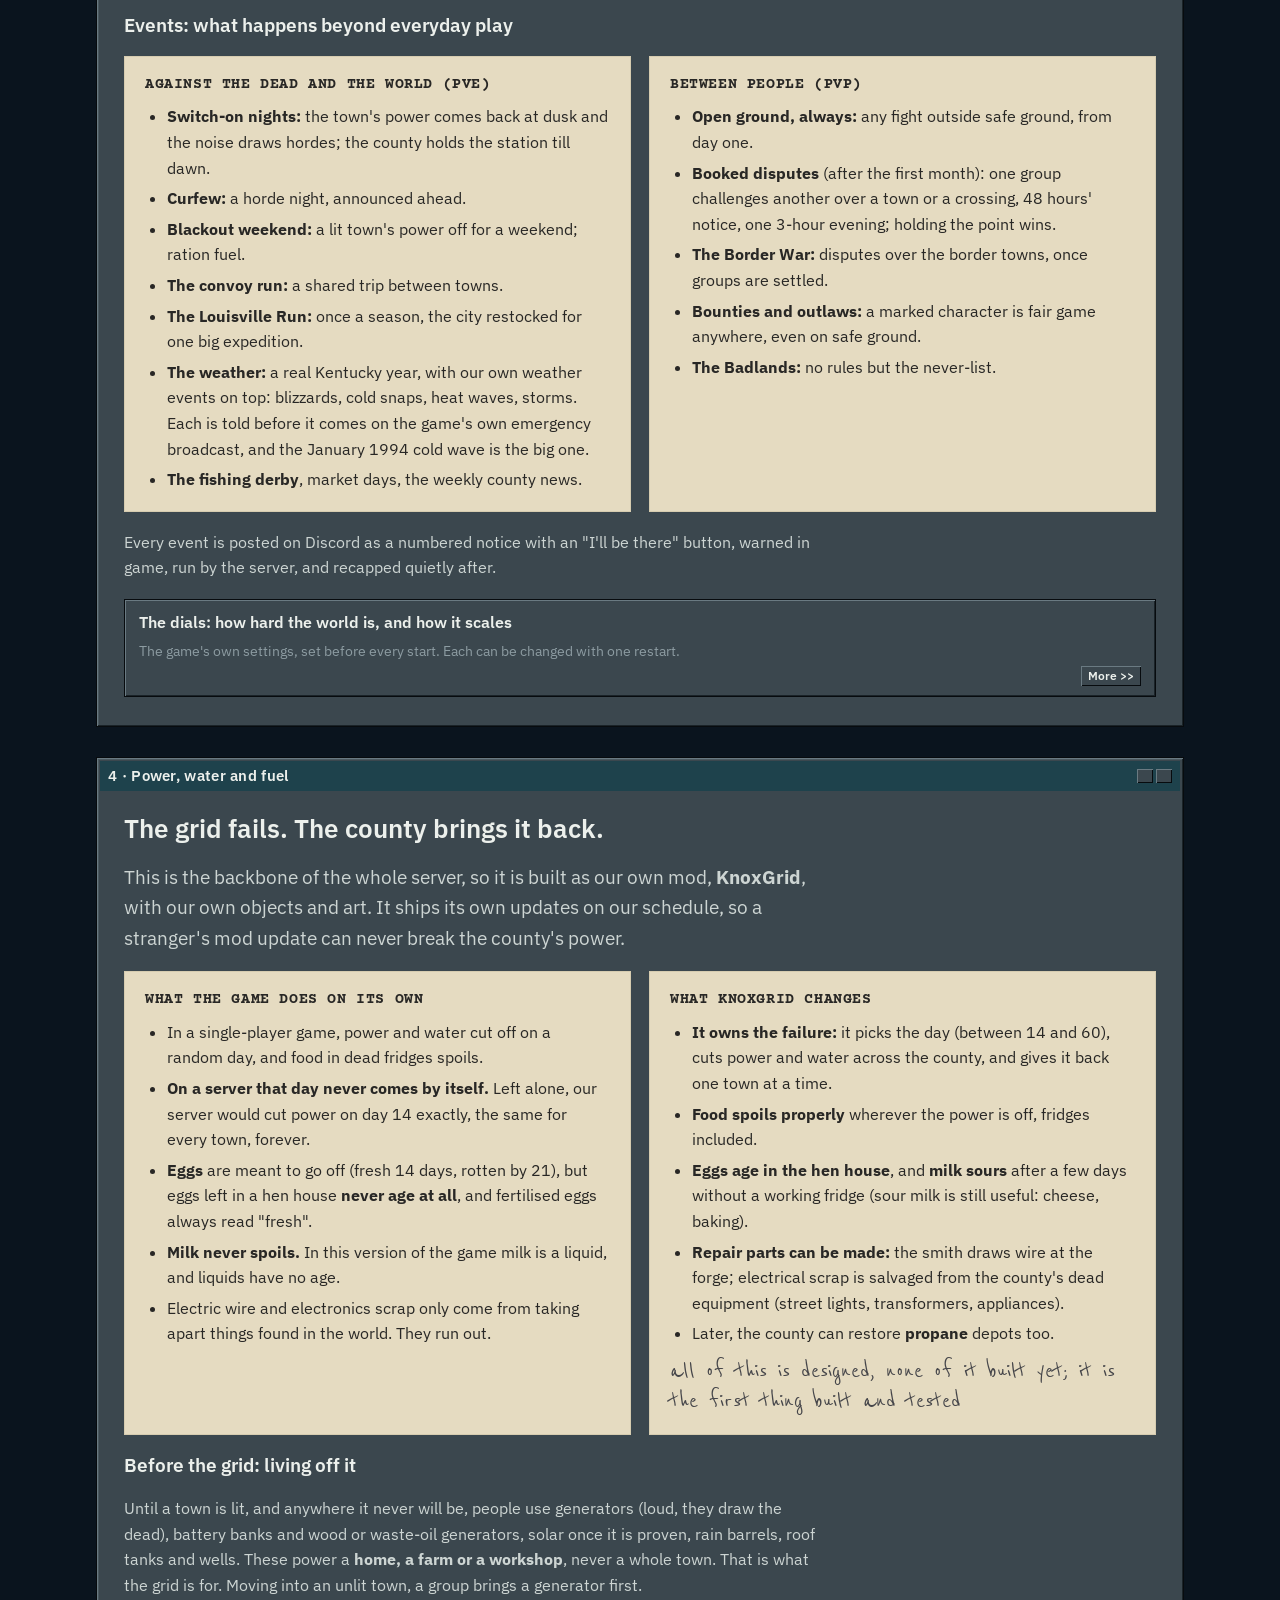
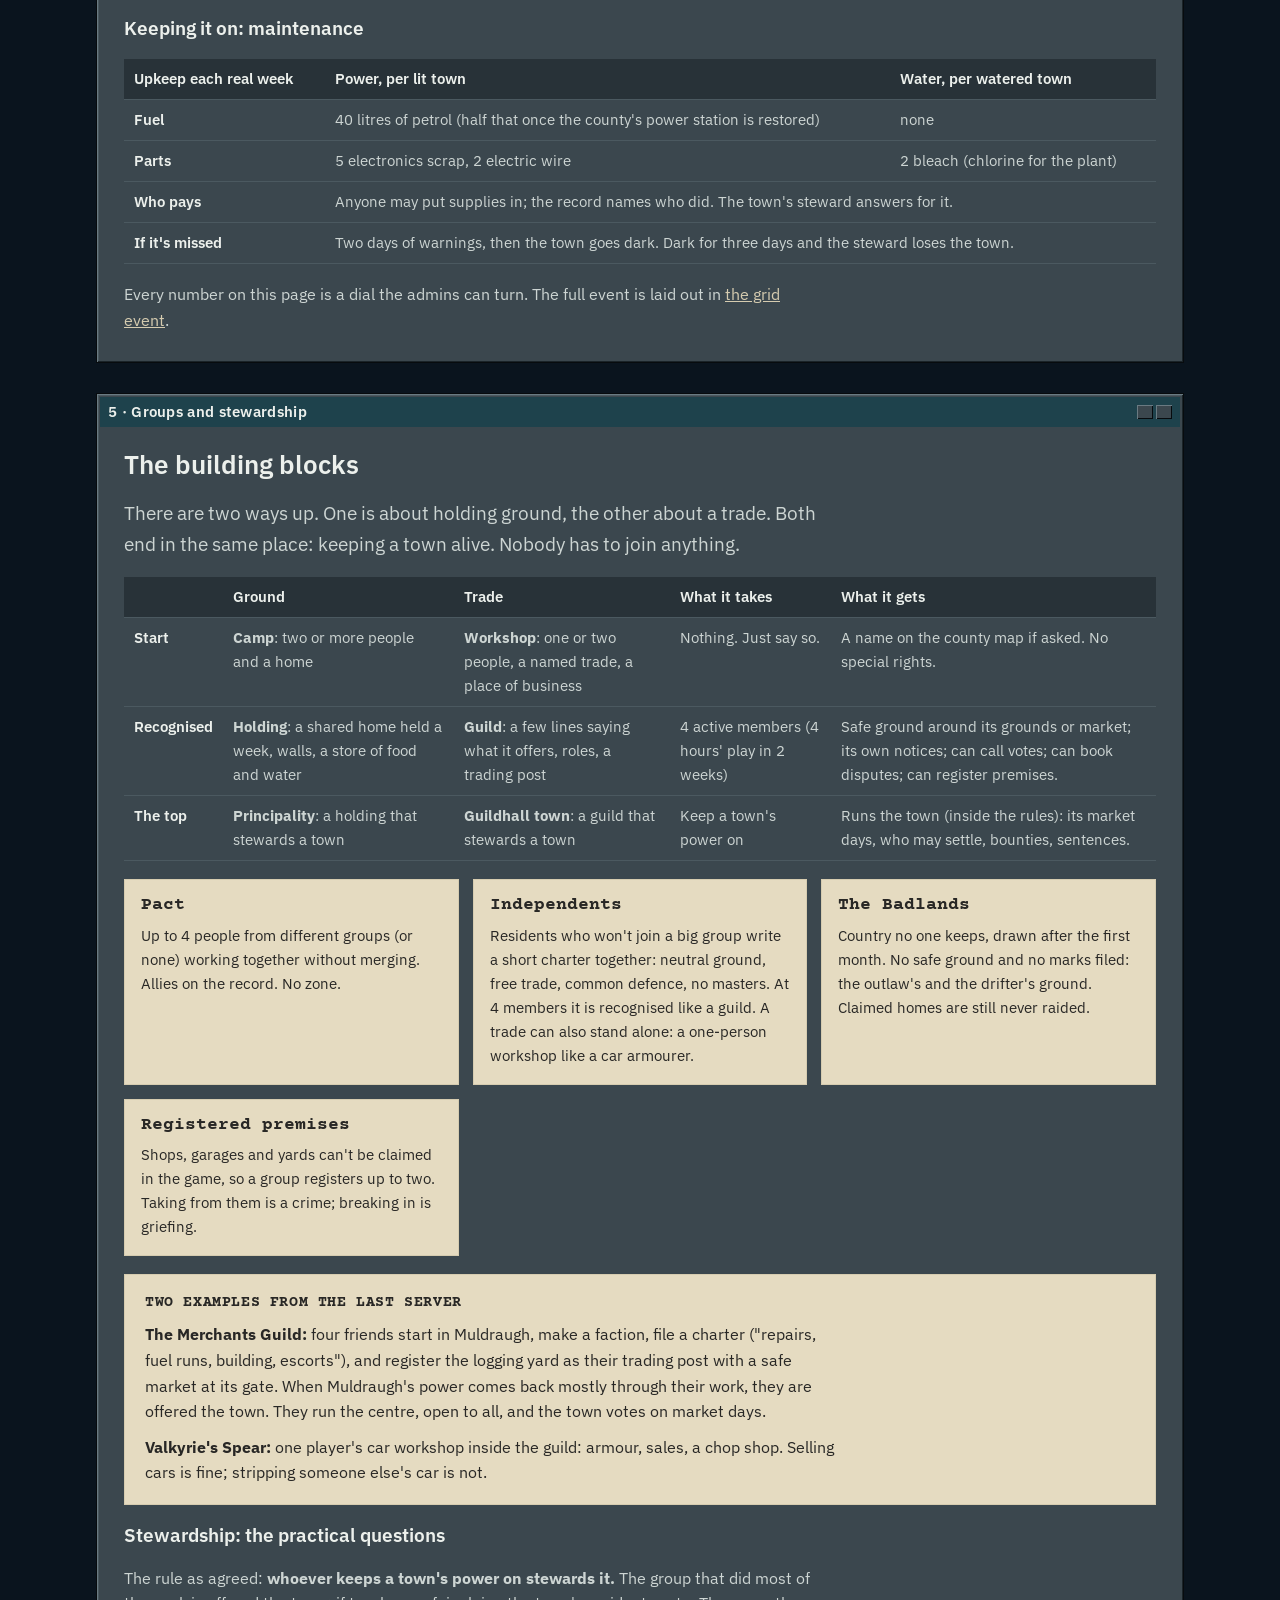
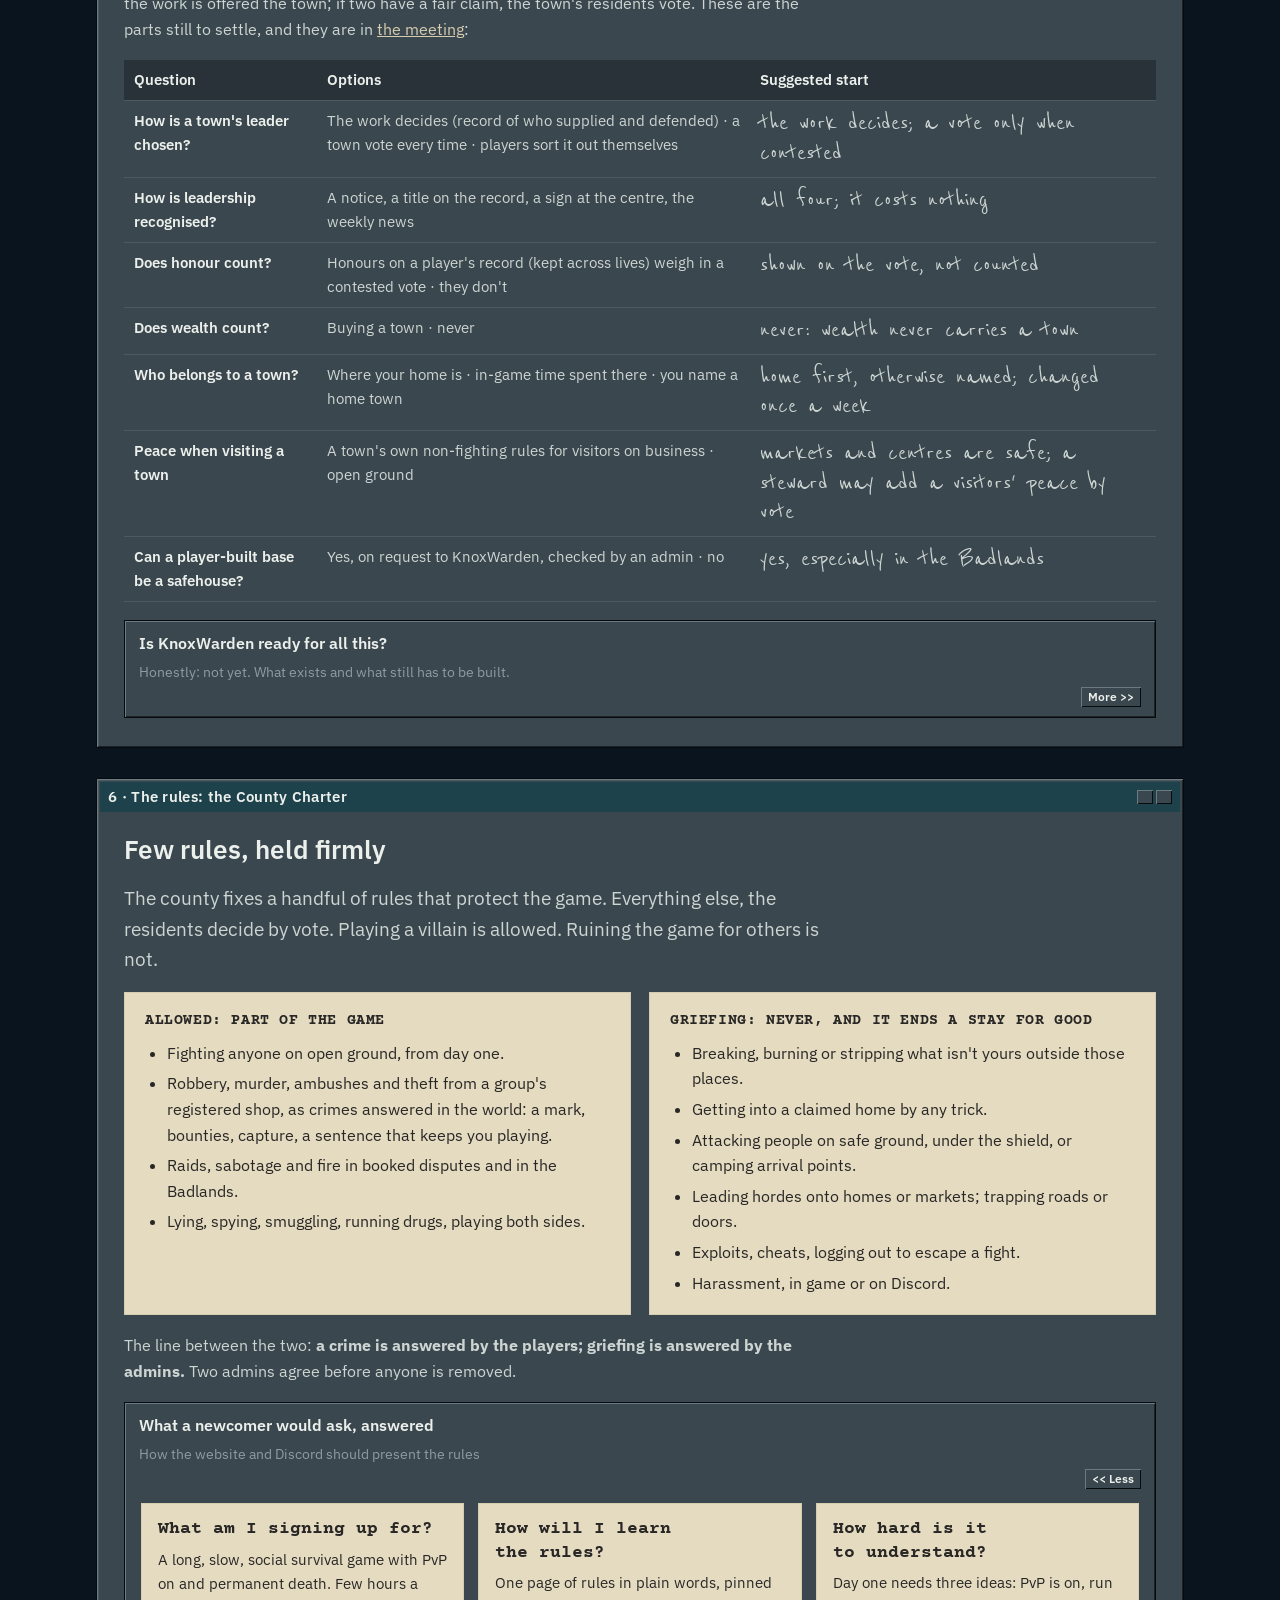
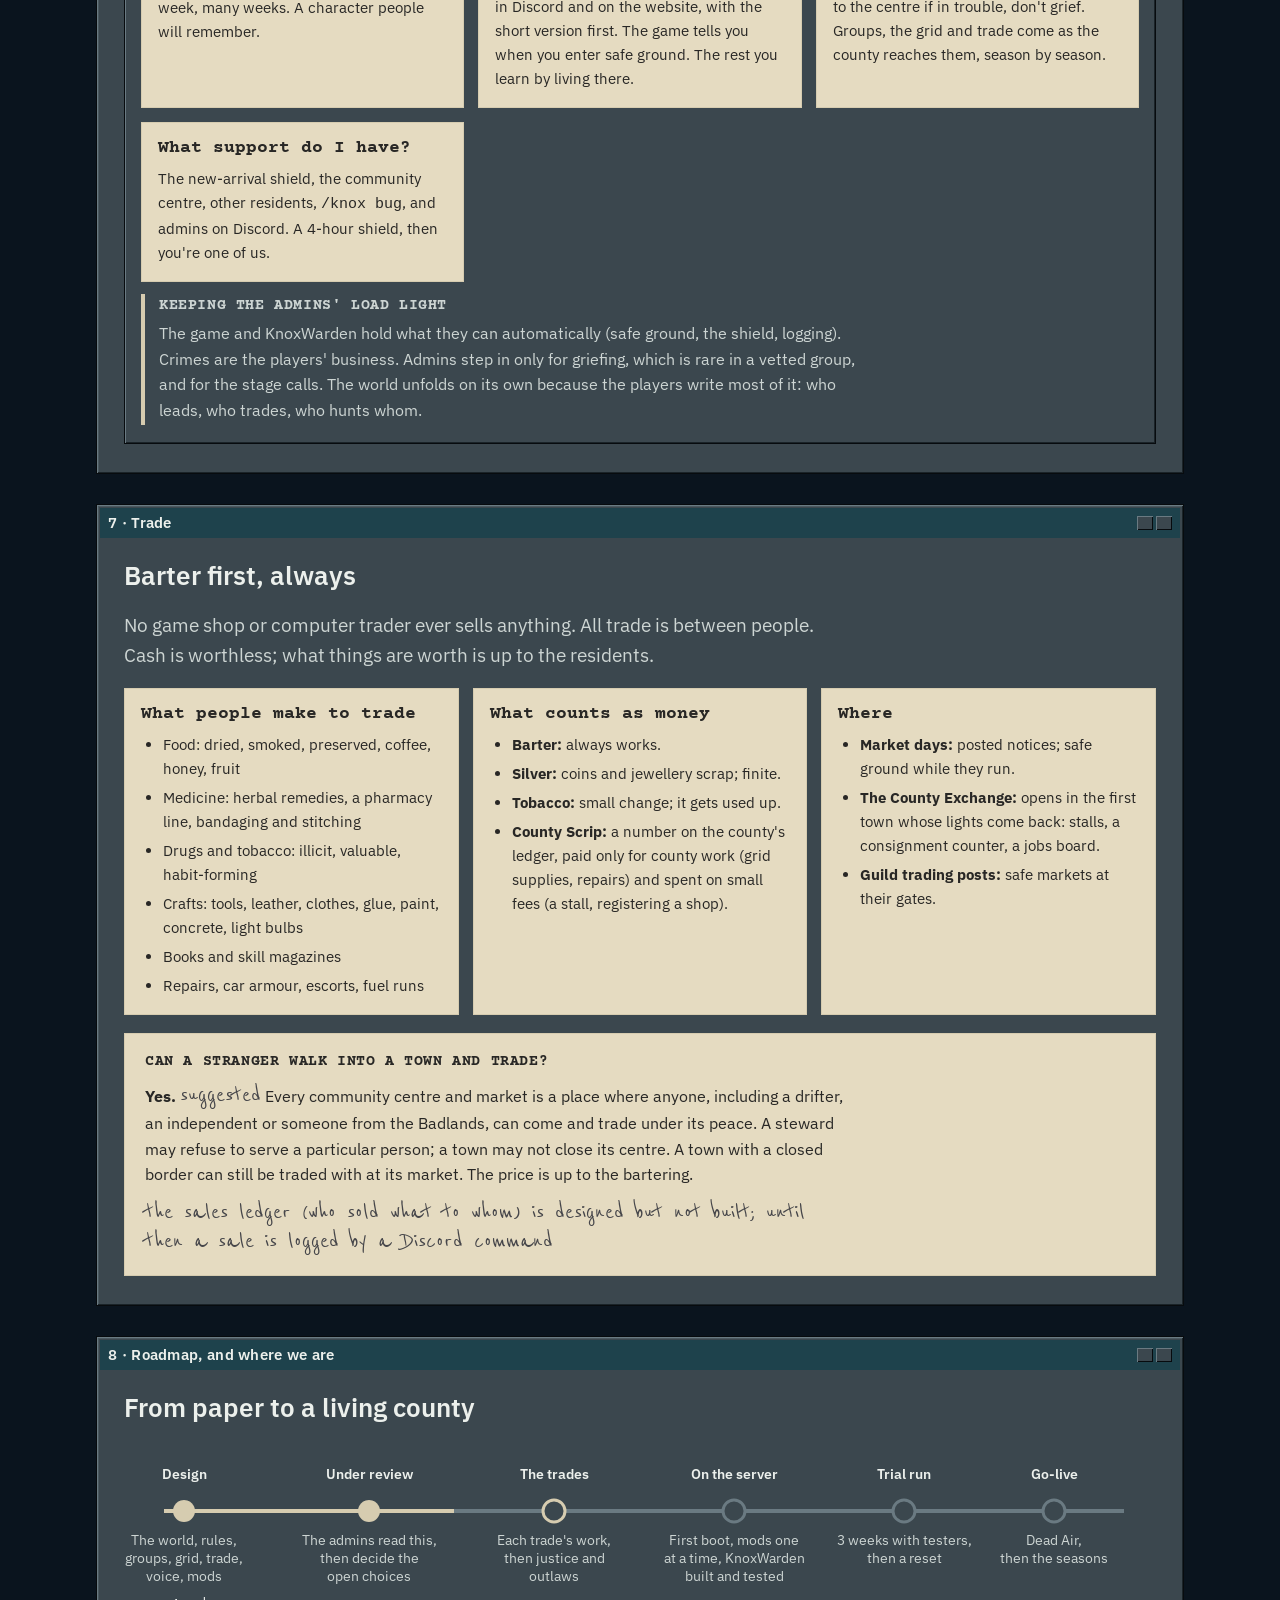
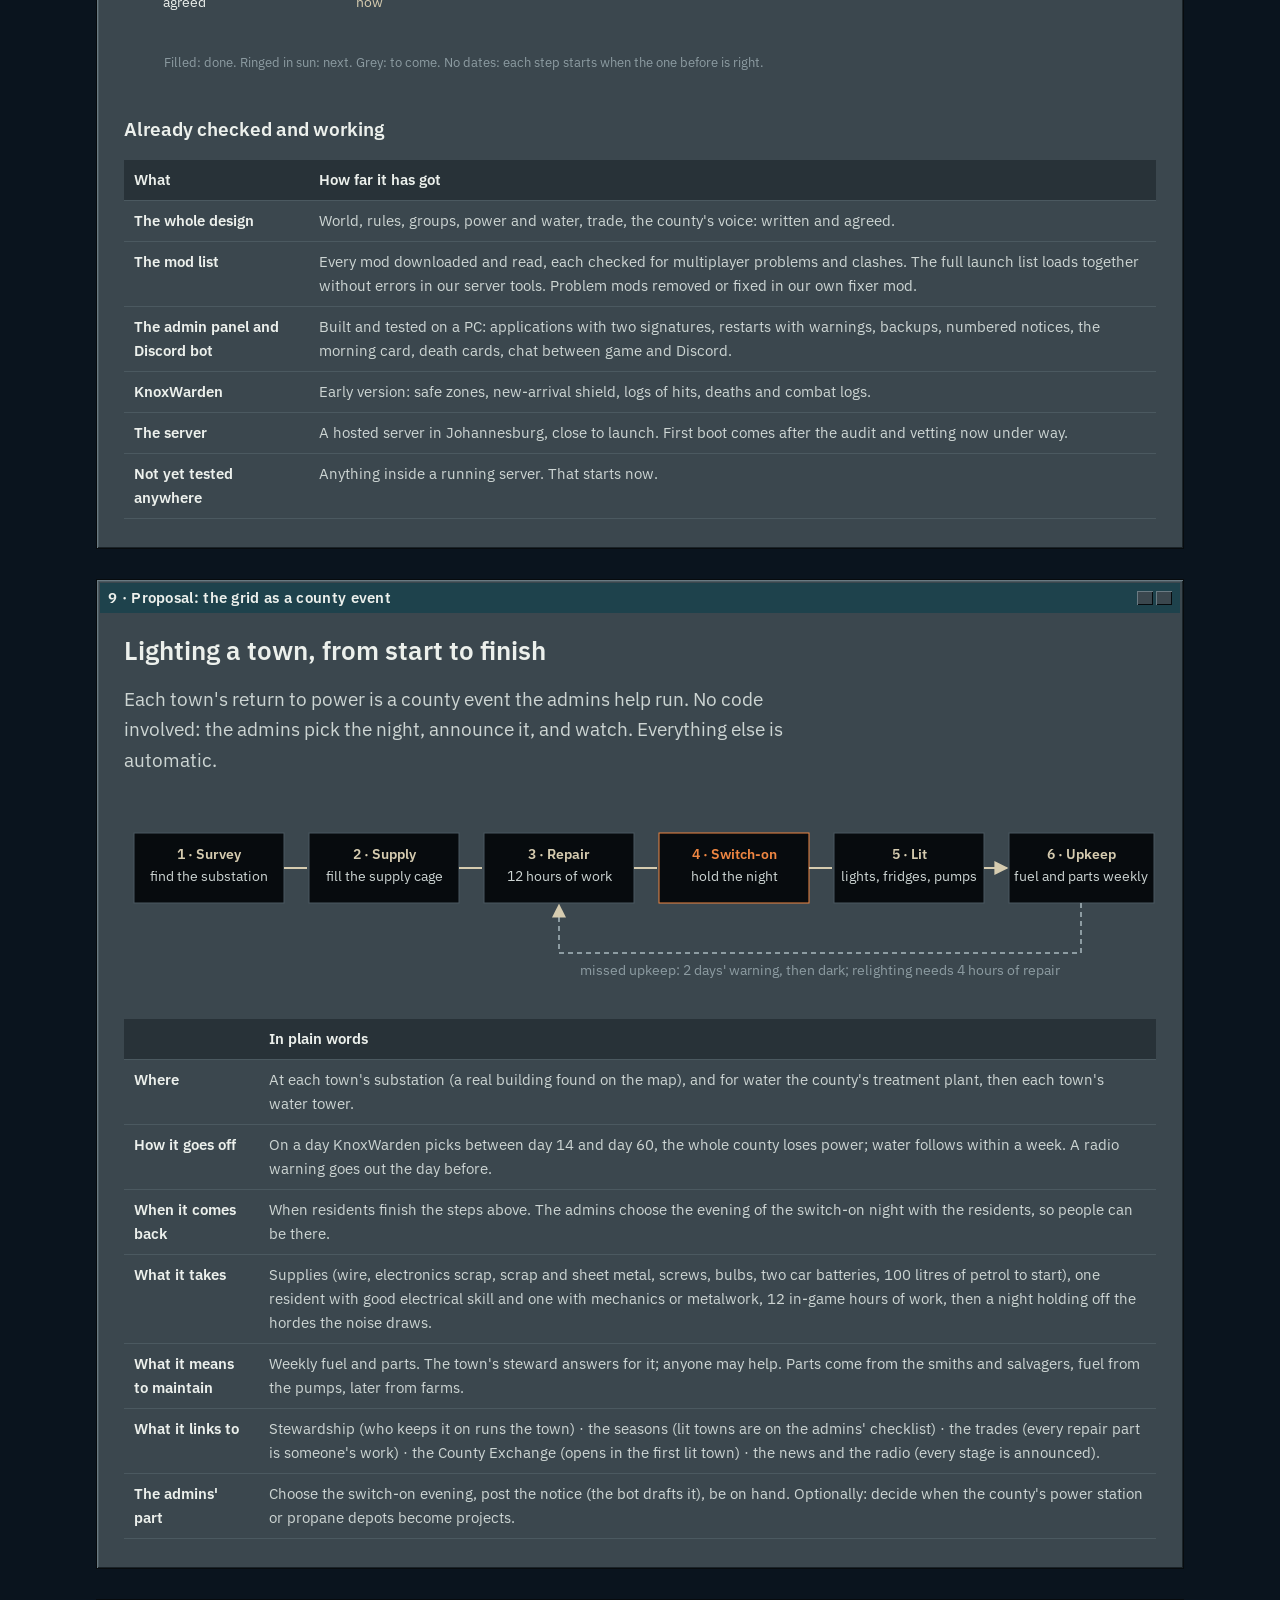
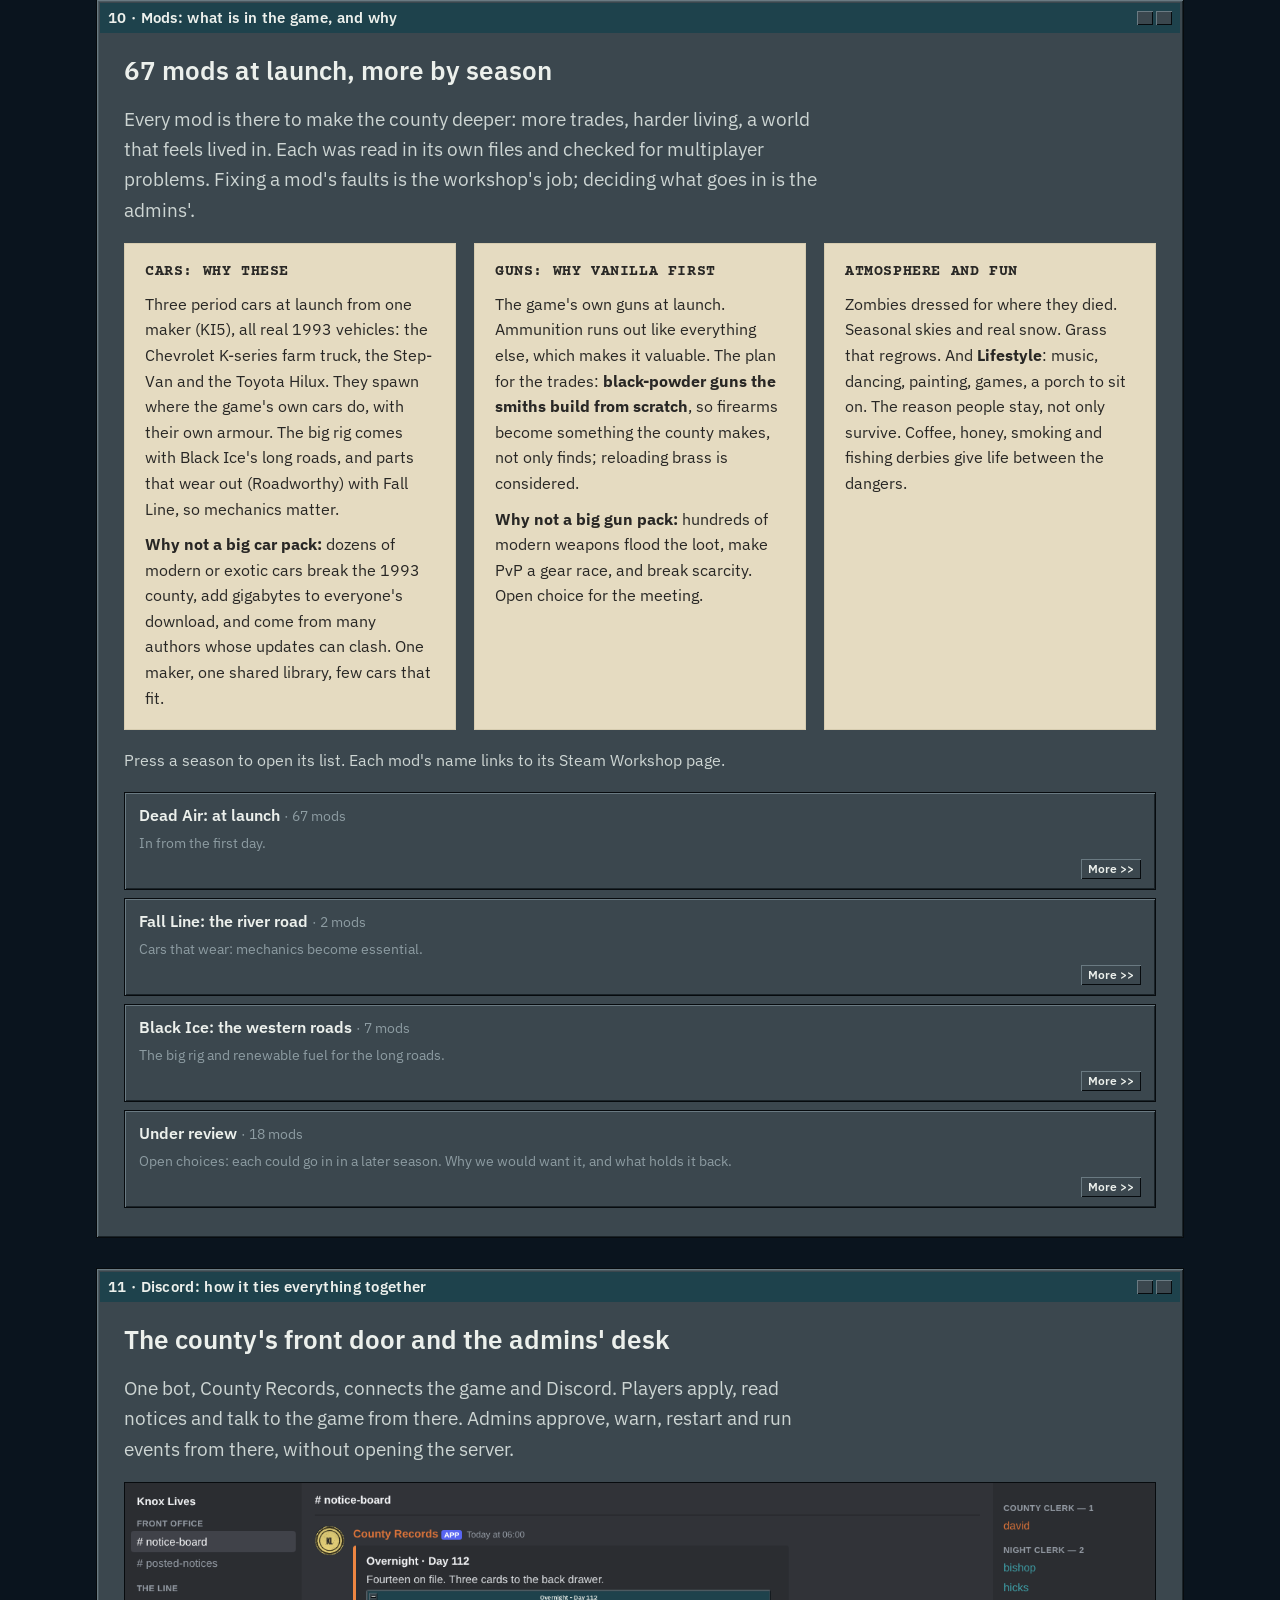
==== commit 8e8d896a: "Briefing rebuilt: the Army line's unseen shot (KnoxServer #83, #126) (#20) Co-authored-by: knoxlives" ====
--- a/kc-fd1201557399/index.html
+++ b/kc-fd1201557399/index.html
@@ -285,7 +285,7 @@
     <h3>The seasons</h3>
     <div class="cards">
       <div class="card-p"><span class="k">DEAD AIR</span><h3>Stay where you are</h3>
-        <p><b>Adds:</b> Muldraugh first, sealed in by the Army for two weeks: whoever leaves is swarmed or shot. Then containment fails, the line falls back, and three more southern towns open behind it.</p>
+        <p><b>Adds:</b> Muldraugh first, sealed in by the Army for two weeks: whoever leaves is run down by sprinters, then shot from the dark. Then containment fails, the line falls back, and three more southern towns open behind it.</p>
         <p><b>How play feels:</b> loot is still around, cars still have a little fuel, fridges still hum until the grid fails (somewhere between day 14 and day 60). Everyone meets in Muldraugh. PvP is on, but the south is the safer half.</p>
         <p><b>The goal:</b> hold together, win a second centre, light Muldraugh.</p></div>
       <div class="card-p"><span class="k">FALL LINE</span><h3>The river road</h3>
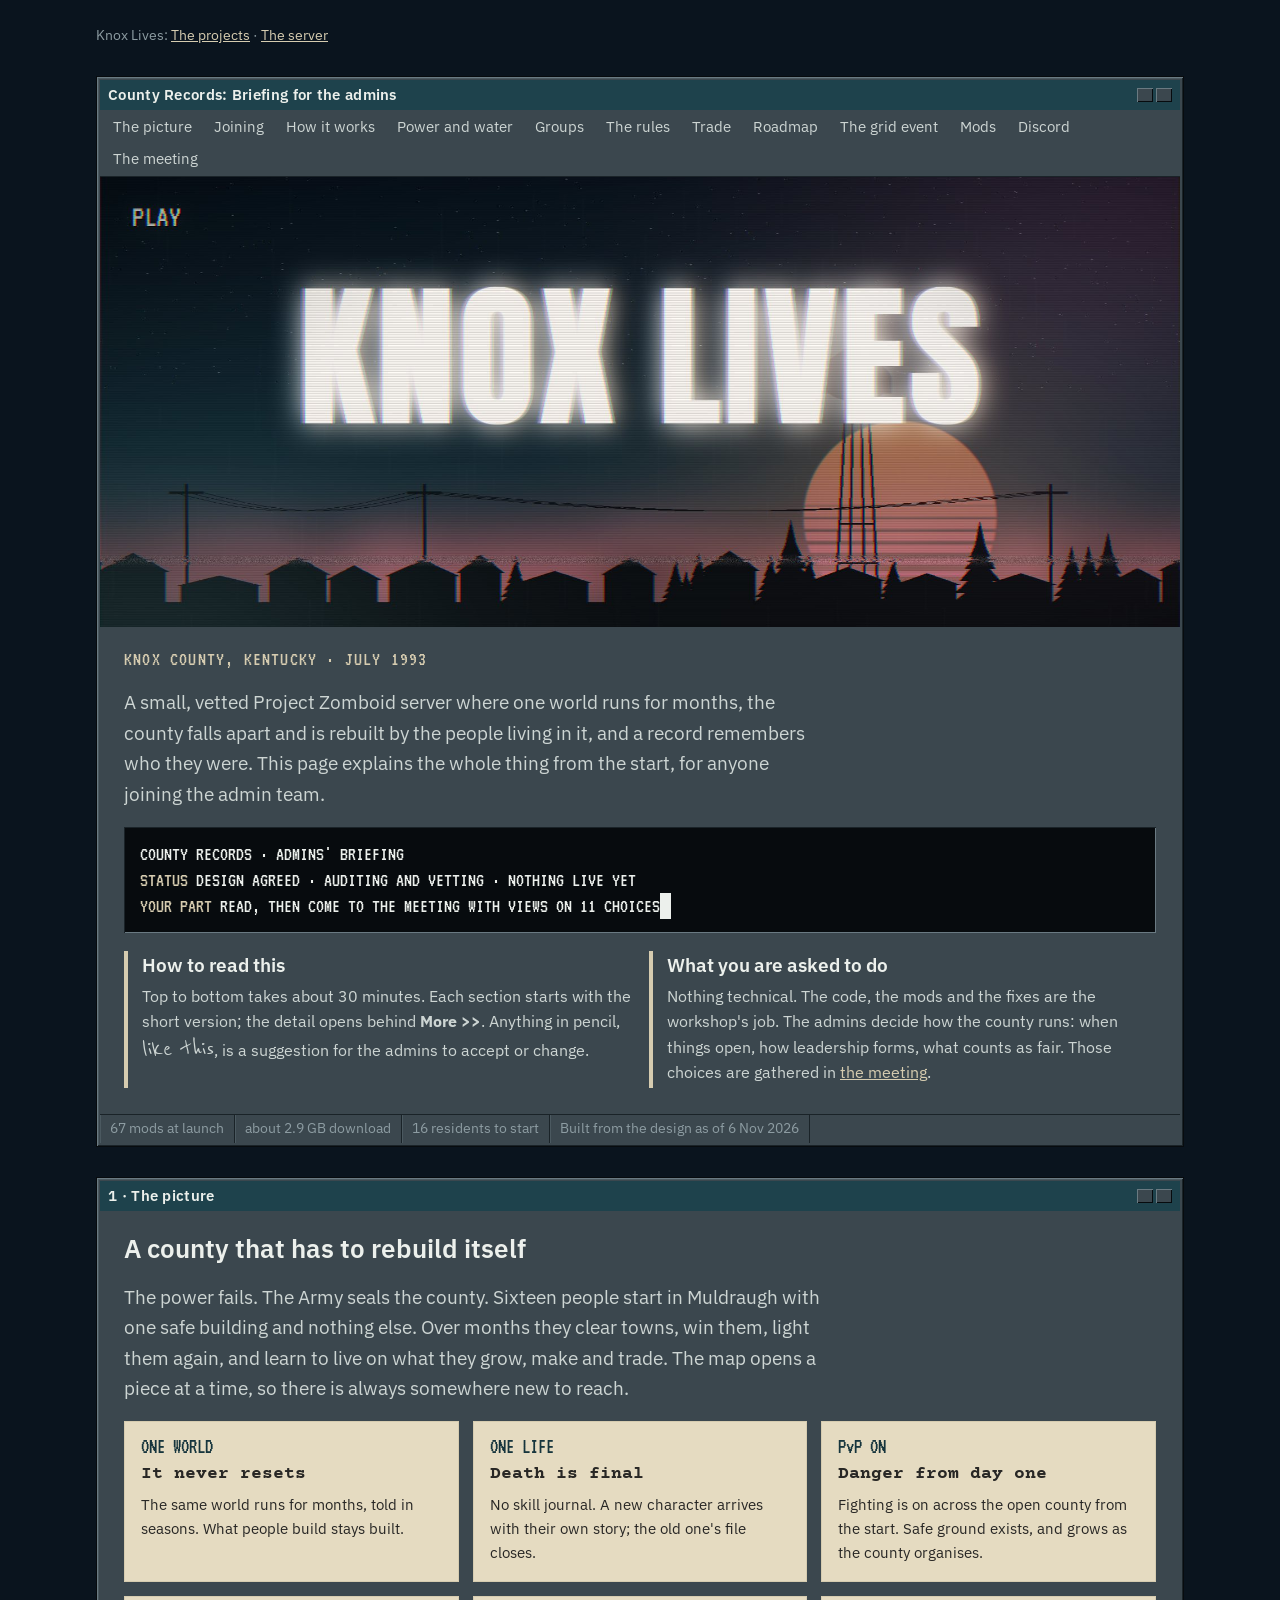
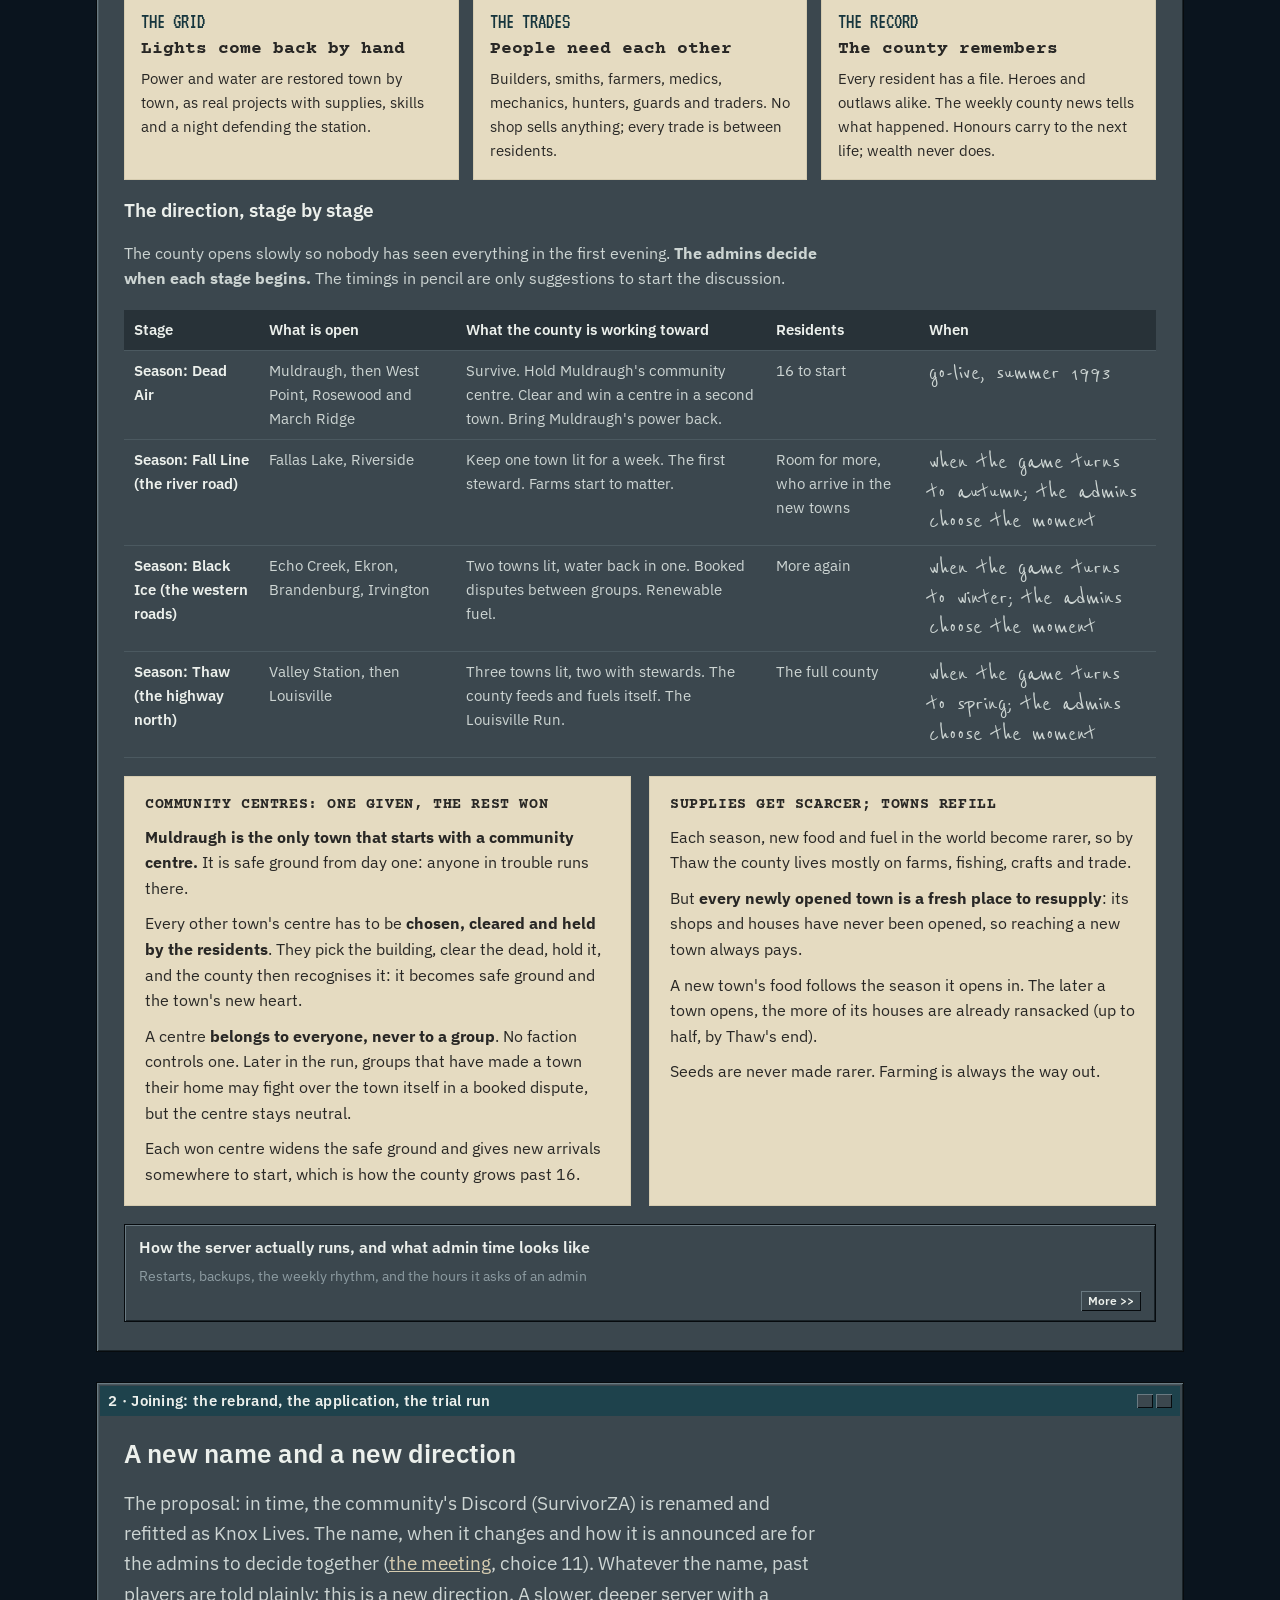
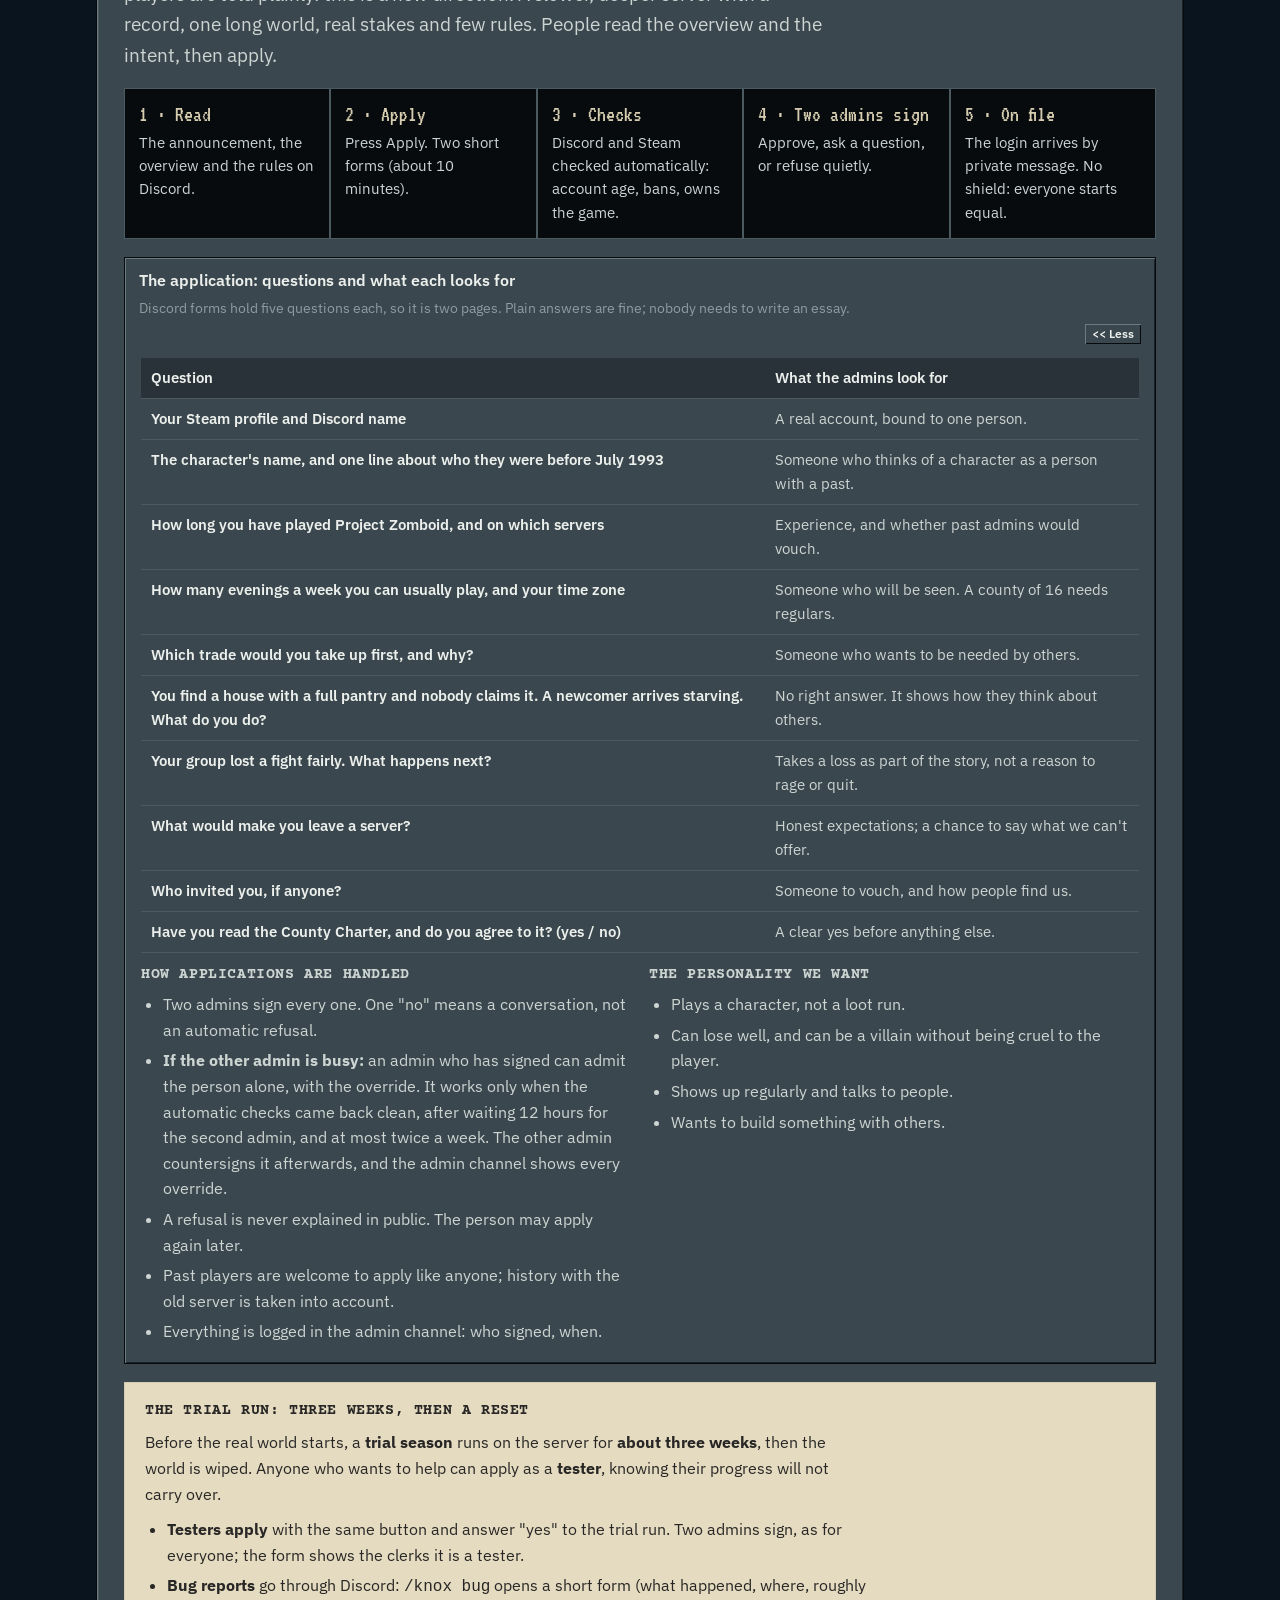
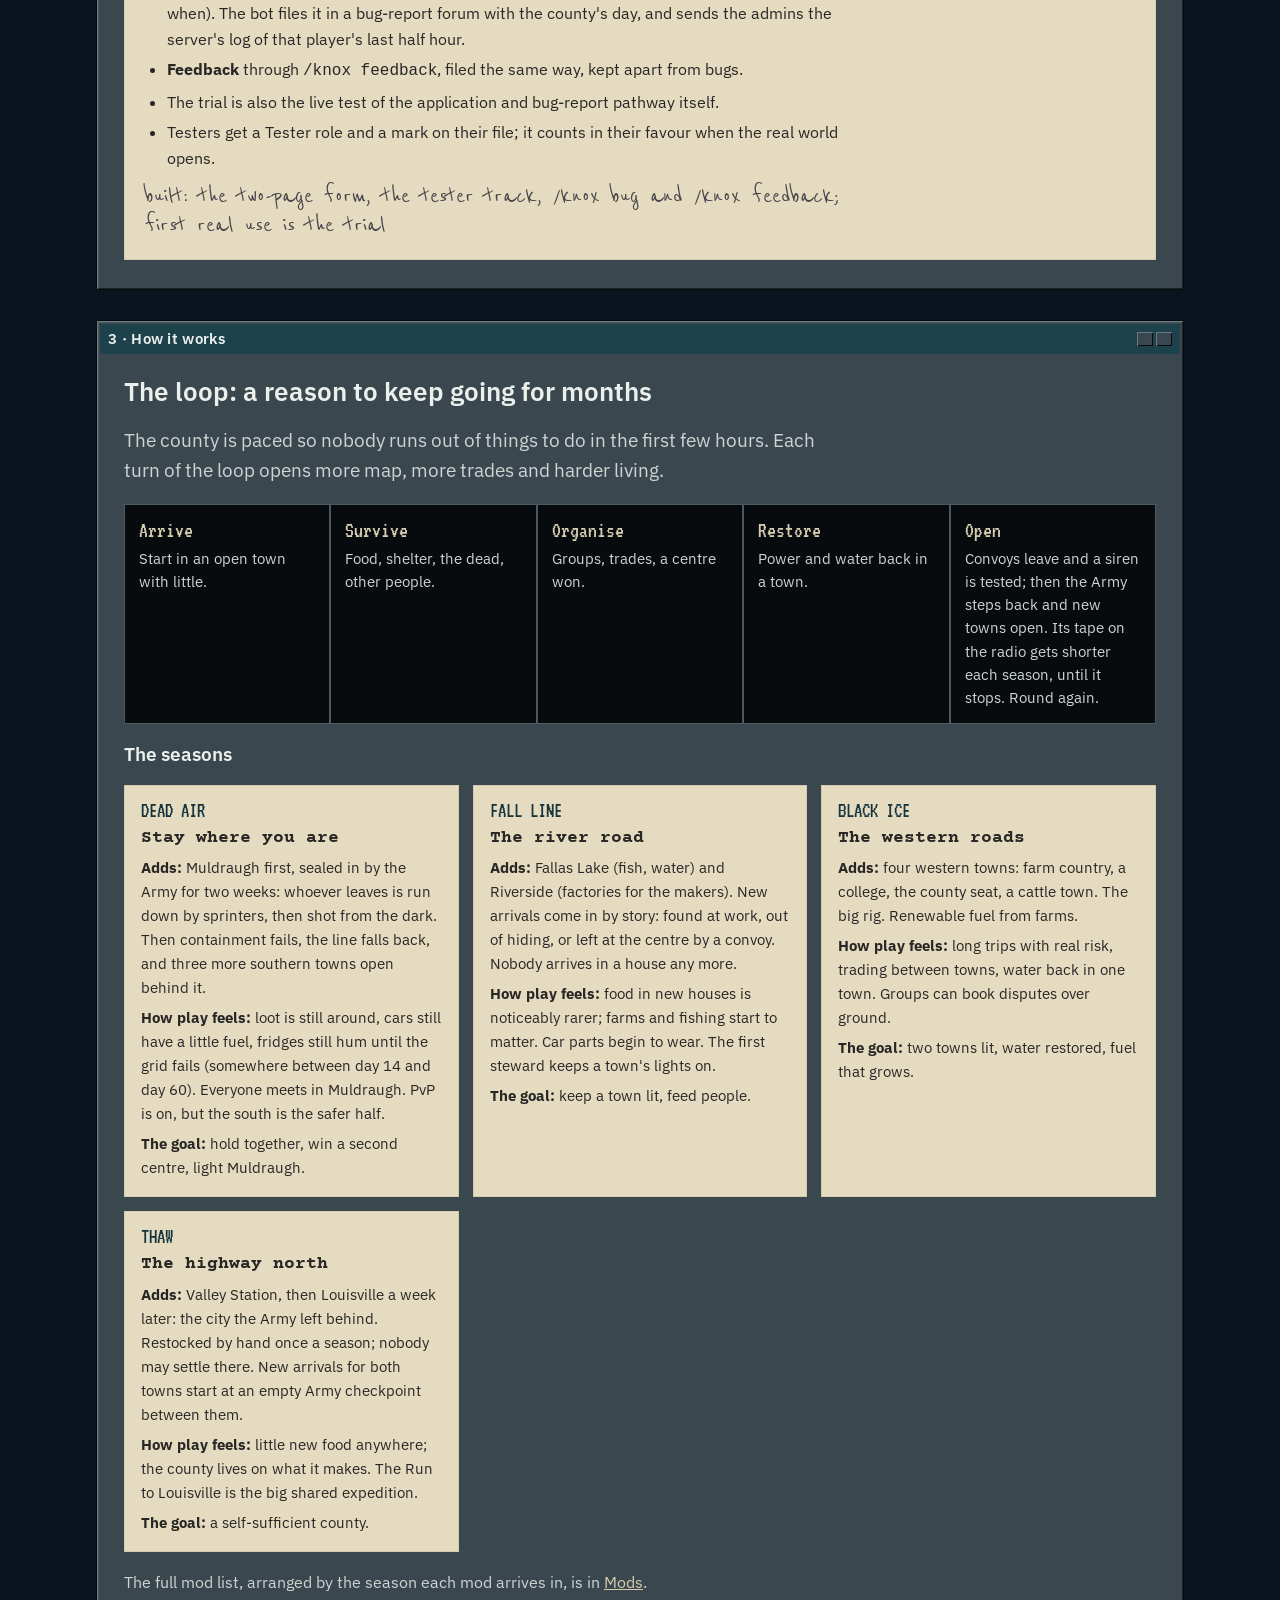
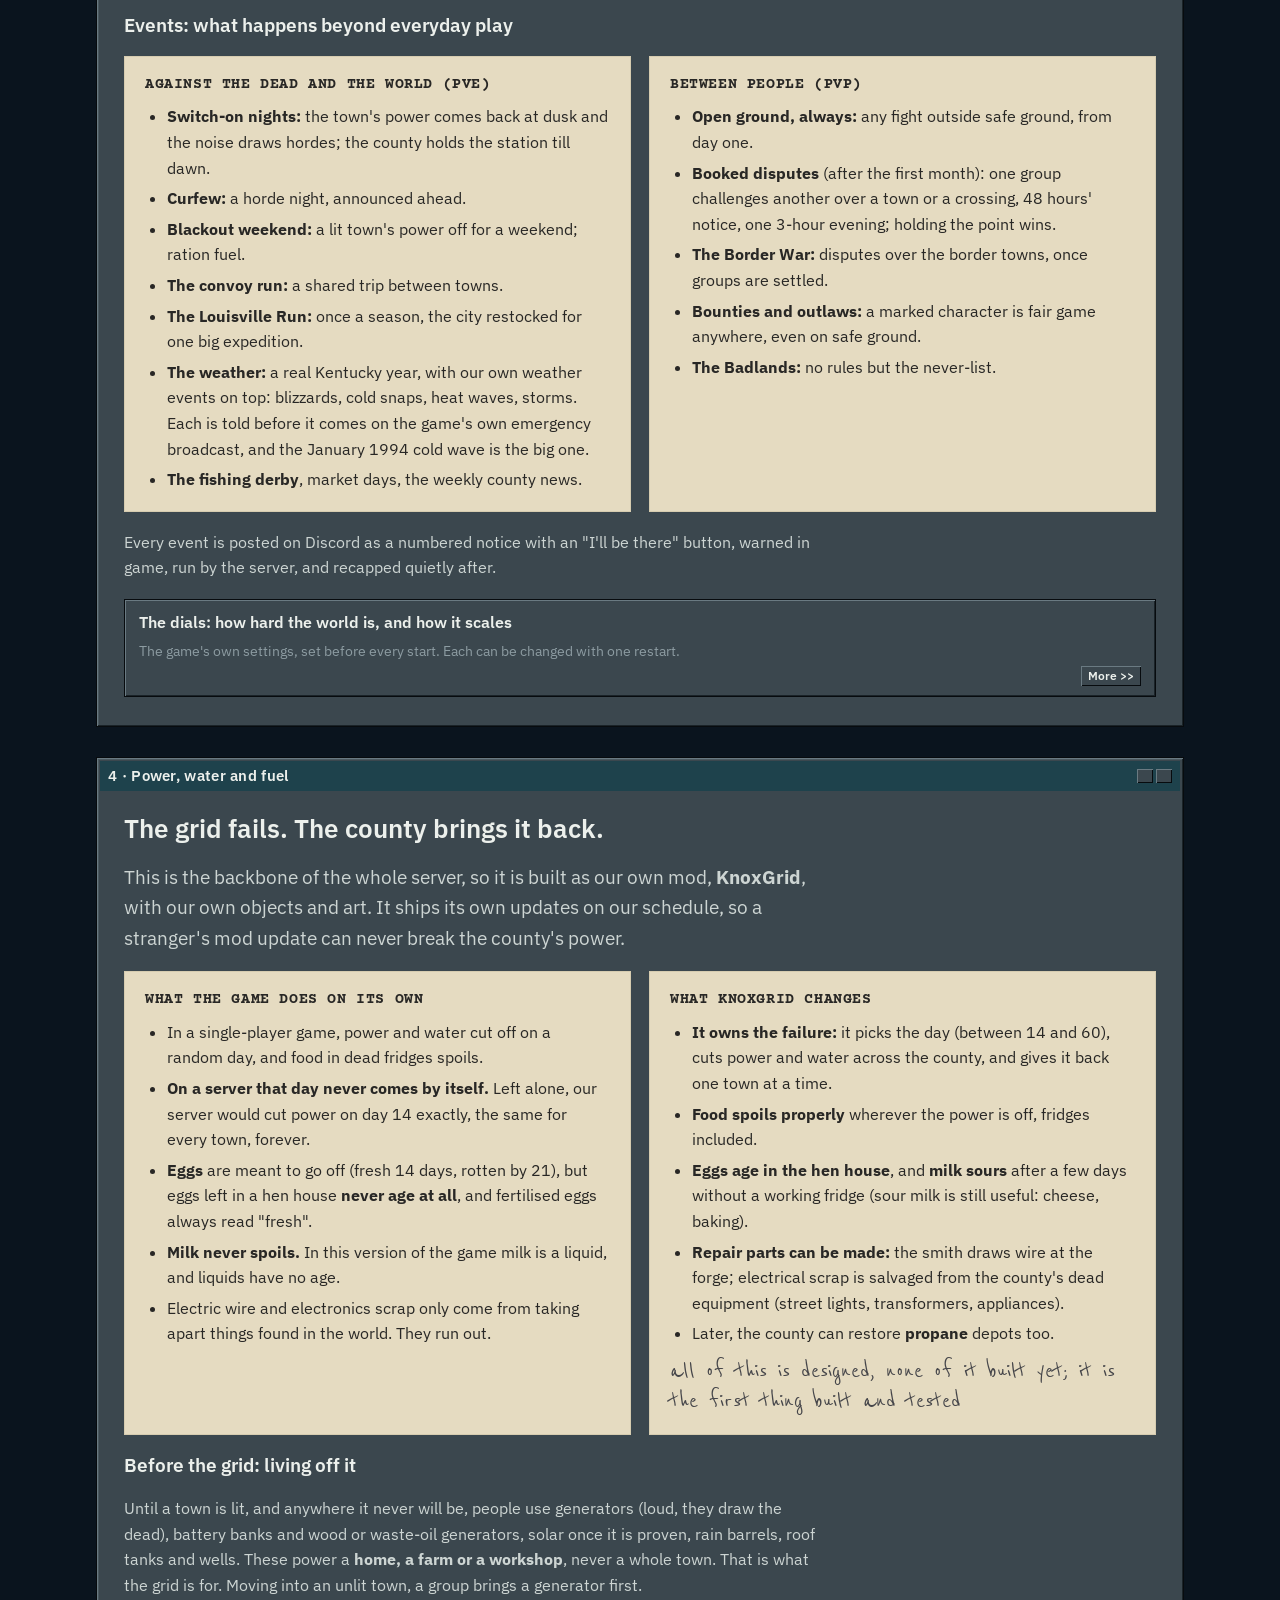
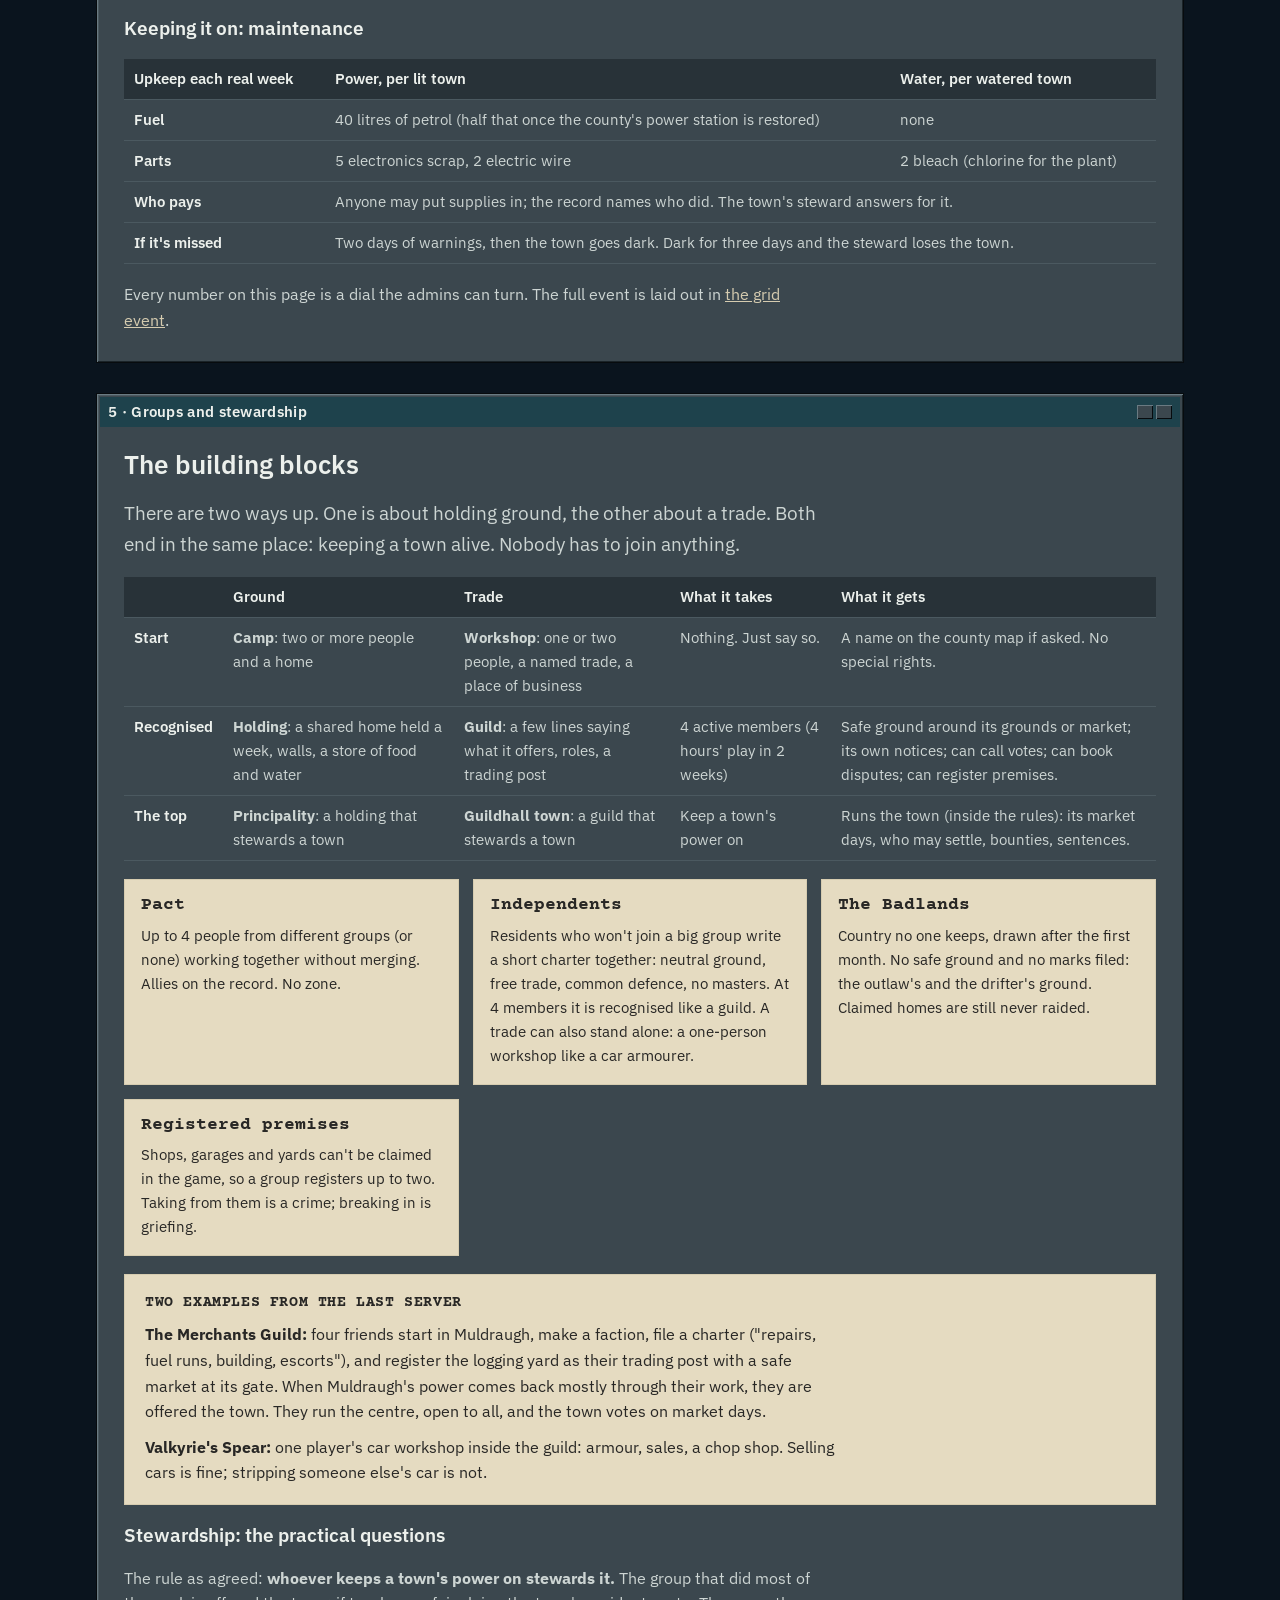
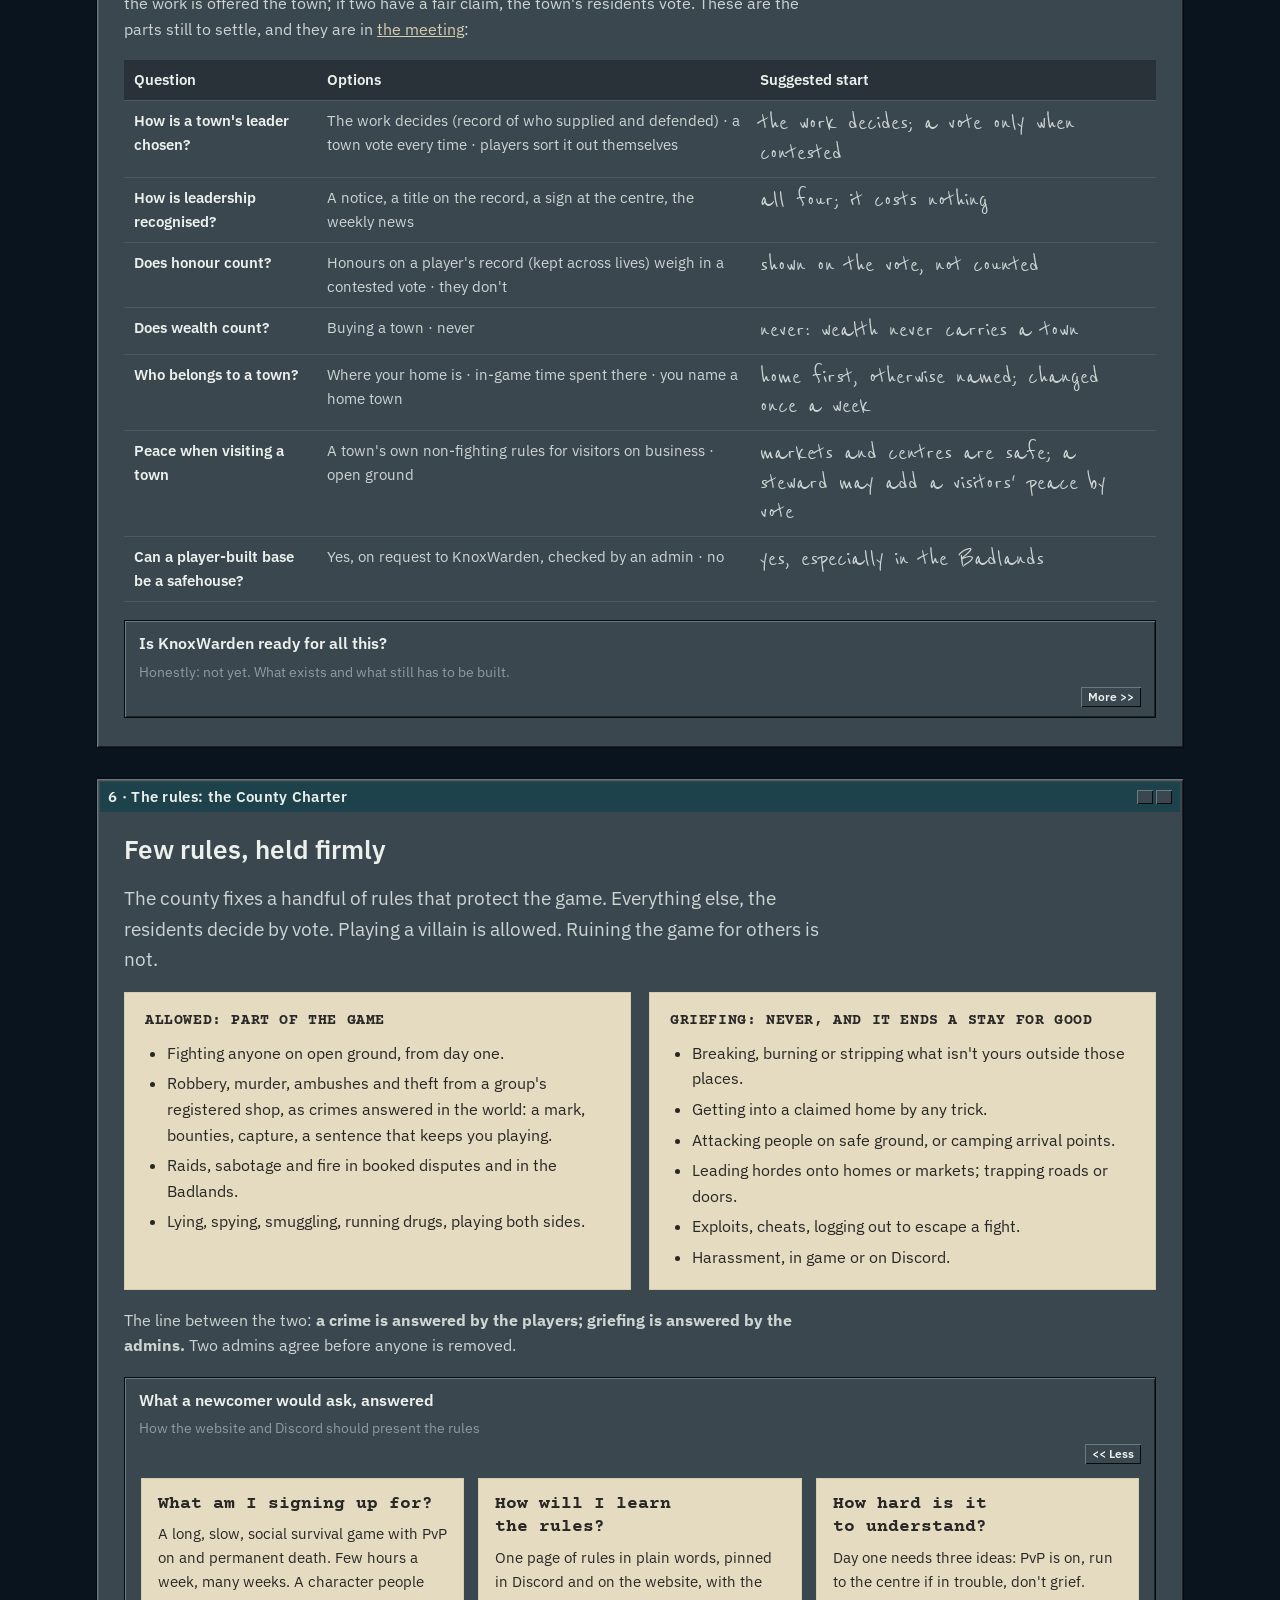
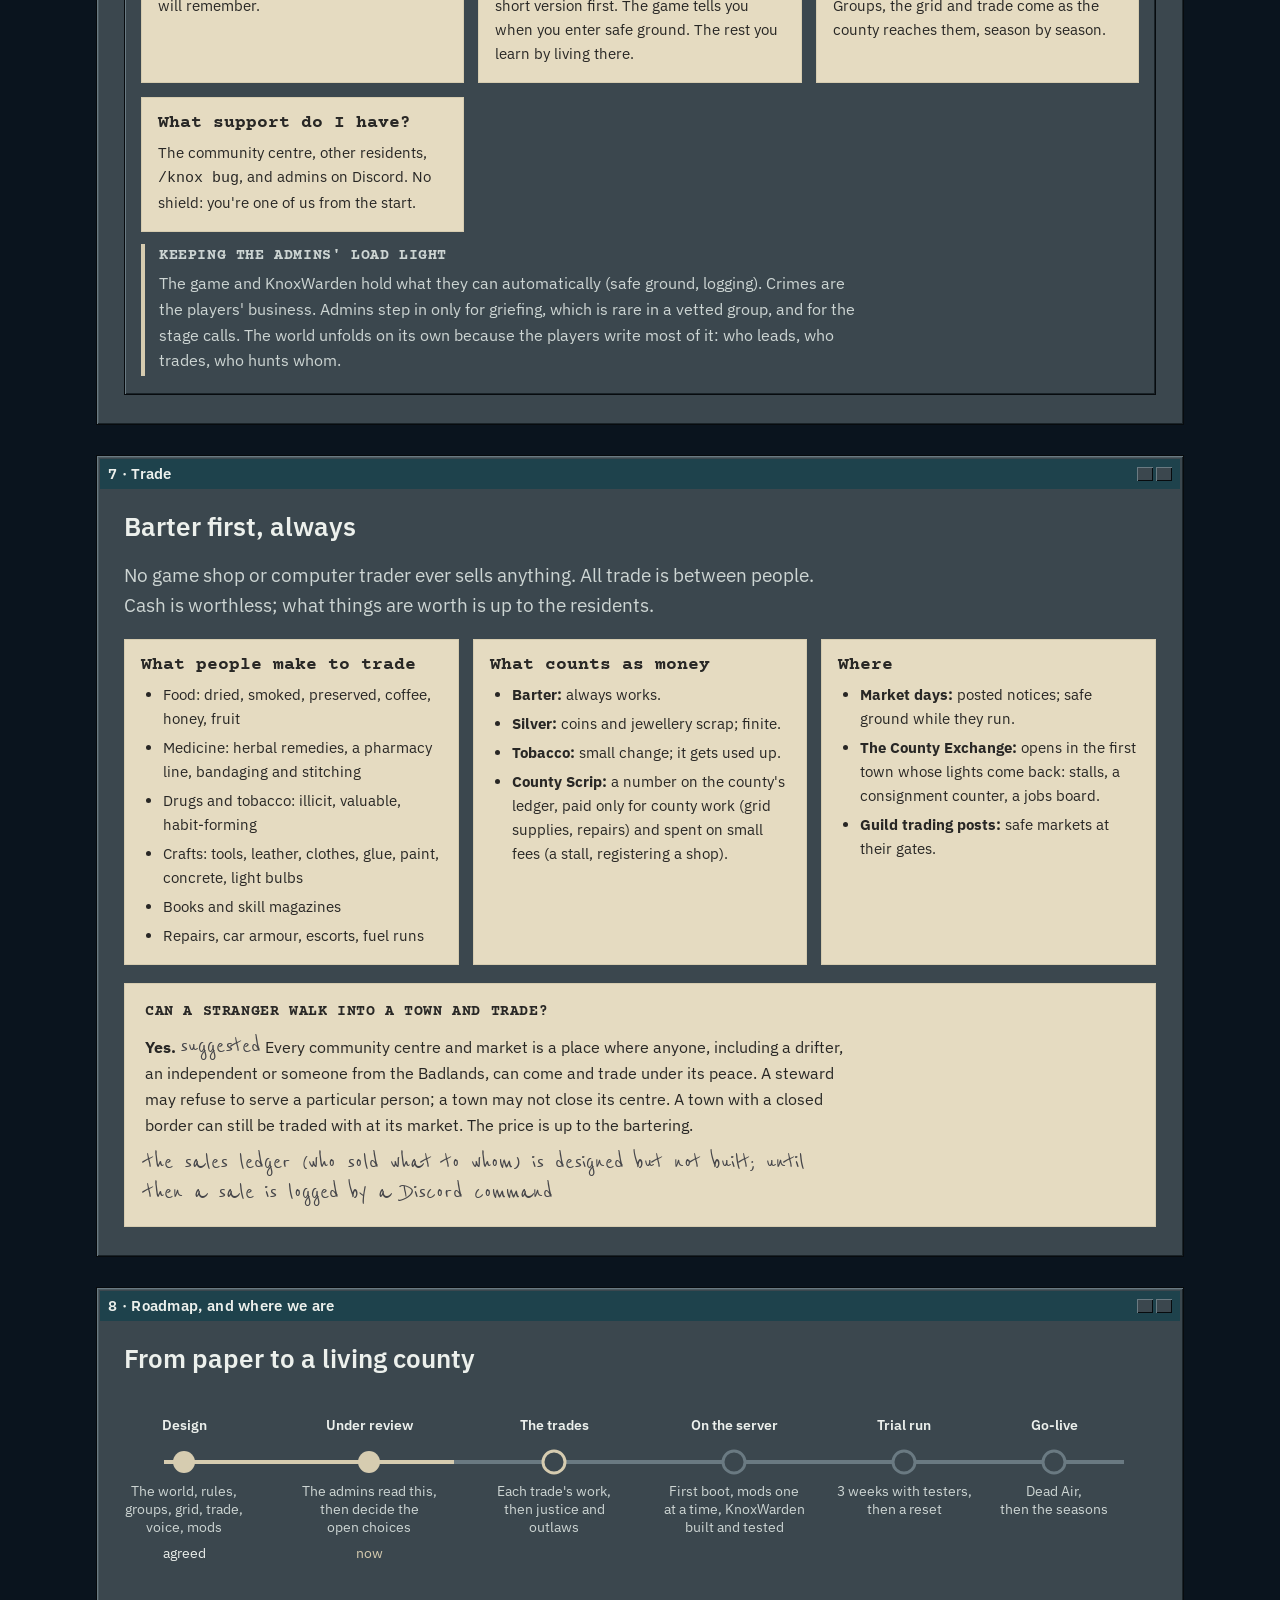
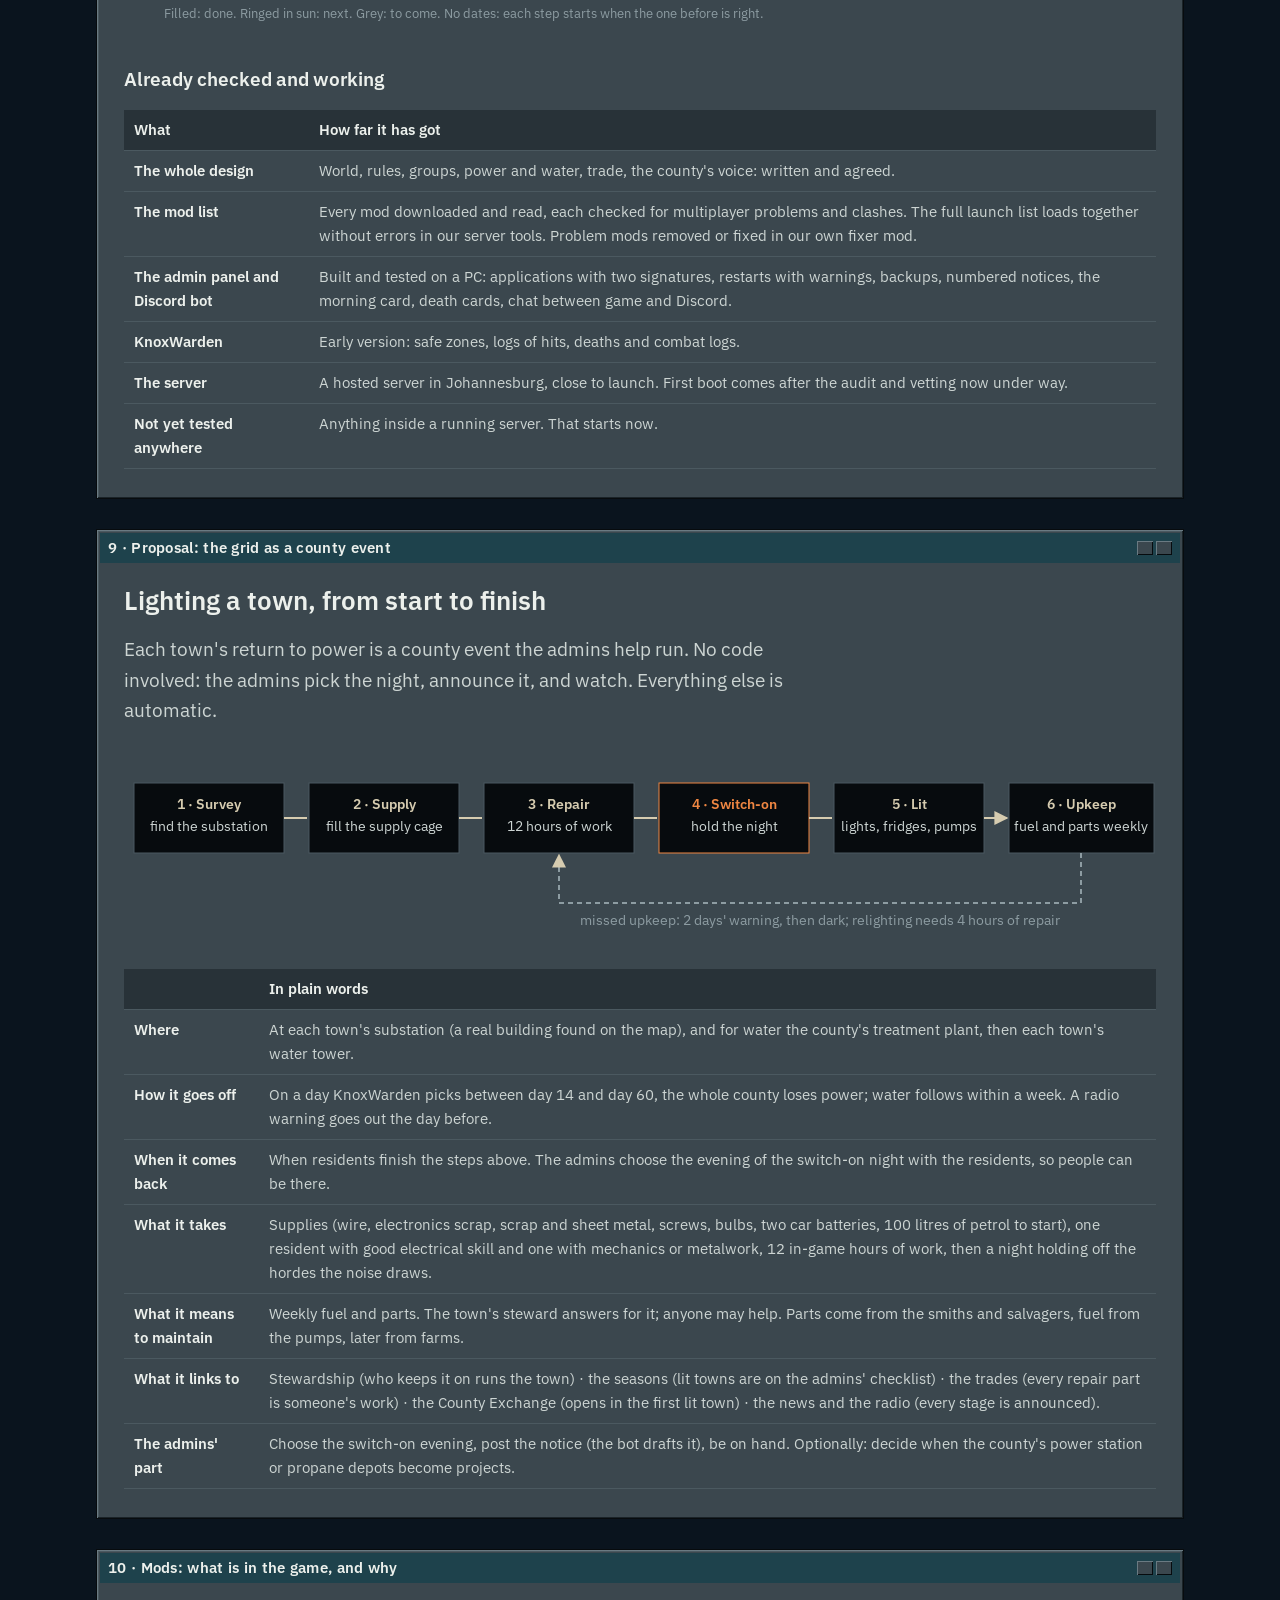
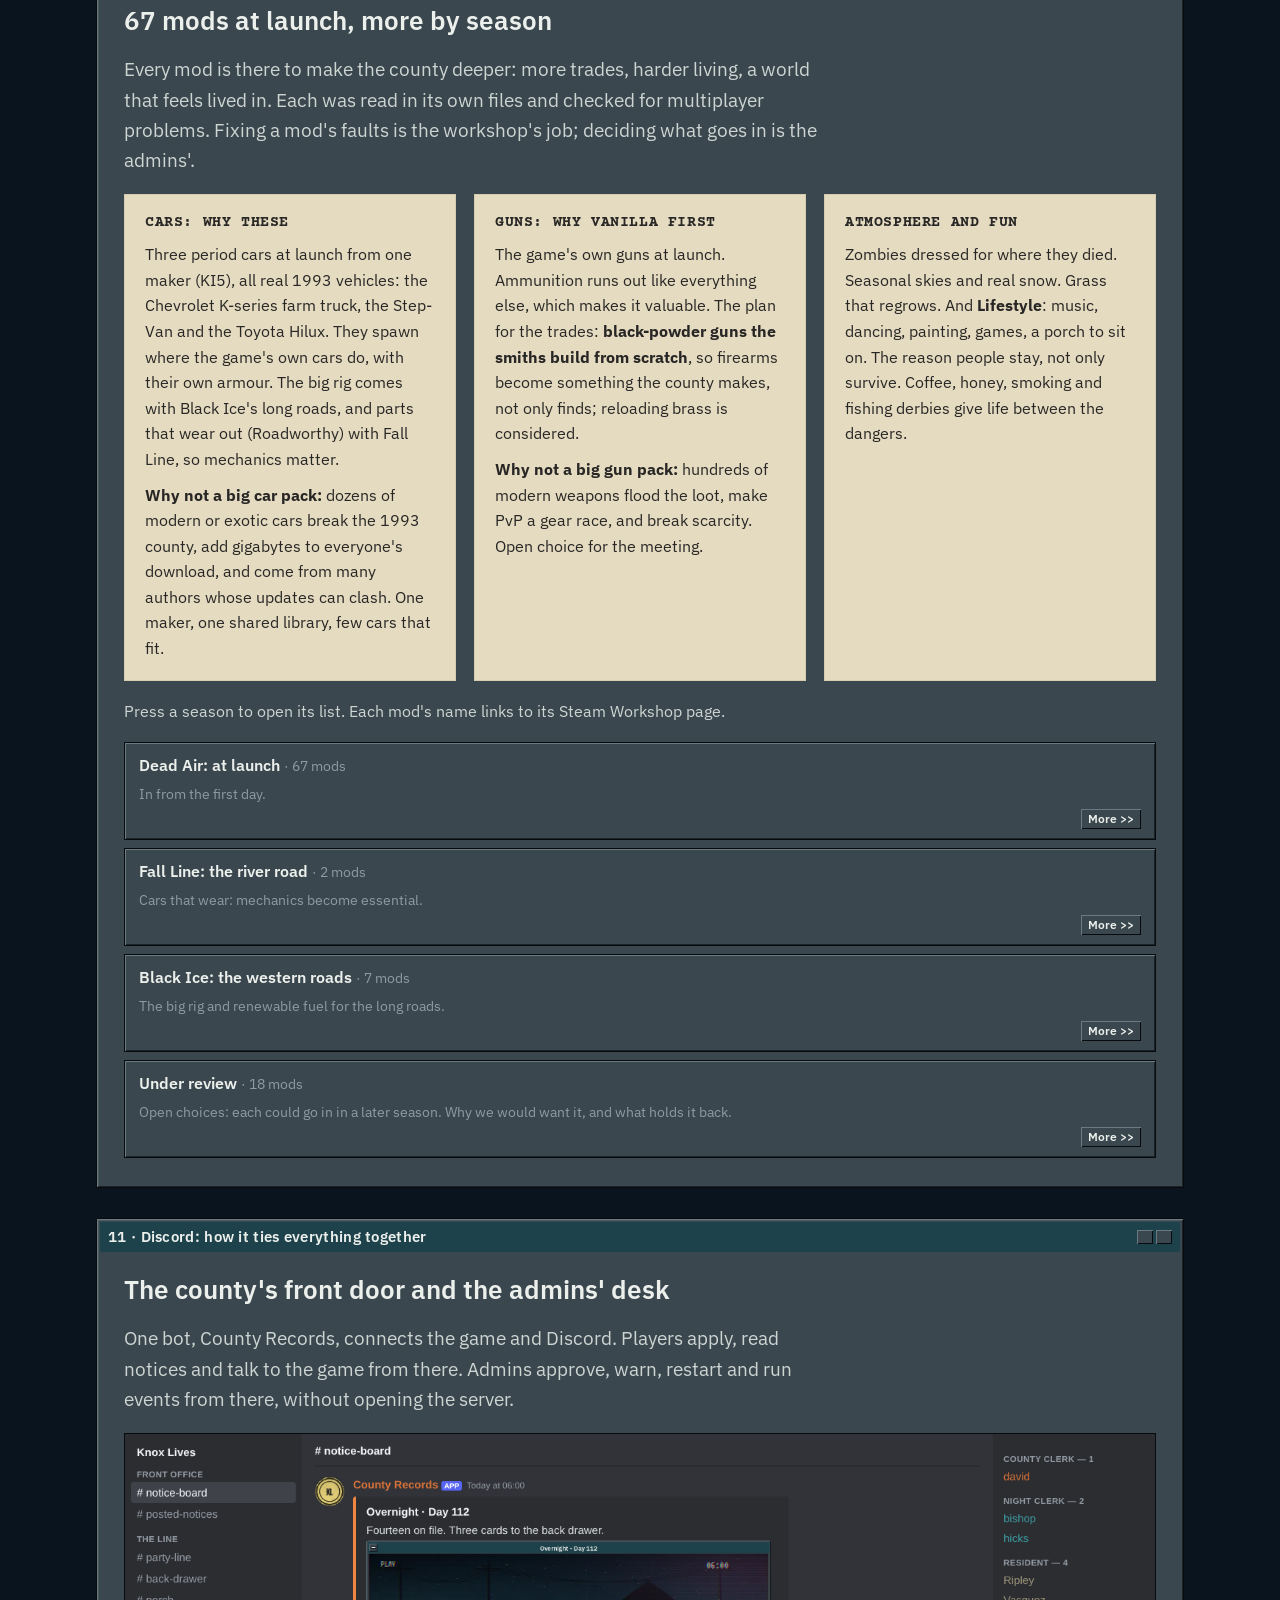
==== commit 0f50f216: "Briefing rebuilt: no newbie shield (KnoxServer #151, #153) (#22) Co-authored-by: knoxlives <35325884" ====
--- a/kc-fd1201557399/index.html
+++ b/kc-fd1201557399/index.html
@@ -221,7 +221,7 @@
       <div class="st"><b>2 · Apply</b><p>Press Apply. Two short forms (about 10 minutes).</p></div>
       <div class="st"><b>3 · Checks</b><p>Discord and Steam checked automatically: account age, bans, owns the game.</p></div>
       <div class="st"><b>4 · Two admins sign</b><p>Approve, ask a question, or refuse quietly.</p></div>
-      <div class="st"><b>5 · On file</b><p>The login arrives by private message. A 4-hour new-arrival shield in game.</p></div>
+      <div class="st"><b>5 · On file</b><p>The login arrives by private message. No shield: everyone starts equal.</p></div>
     </div>
     <details class="card" open><summary><span class="ct">The application: questions and what each looks for</span><span class="sub">Discord forms hold five questions each, so it is two pages. Plain answers are fine; nobody needs to write an essay.</span></summary><div class="in">
       <div class="tw"><table>
@@ -428,7 +428,7 @@
       <div class="tw"><table>
         <thead><tr><th>Part</th><th>State</th></tr></thead>
         <tbody>
-          <tr><td>Safe zones, the new-arrival shield, logging hits, deaths and combat logs</td><td><span class="stamp ok">built</span> needs to be moved onto the game's own no-fighting zones so it holds</td></tr>
+          <tr><td>Safe zones, logging hits, deaths and combat logs</td><td><span class="stamp ok">built</span> needs to be moved onto the game's own no-fighting zones so it holds</td></tr>
           <tr><td>Power and water failing and returning town by town; spoilage</td><td><span class="stamp loud">not built</span> first in line</td></tr>
           <tr><td>The Army line, seasons opening, spawns by town</td><td><span class="stamp loud">not built</span></td></tr>
           <tr><td>Group register, recognition, premises, votes, disputes</td><td><span class="stamp loud">not built</span> admins file by hand on Discord until it is</td></tr>
@@ -457,7 +457,7 @@
       <div class="paper"><h4>Griefing: never, and it ends a stay for good</h4><ul>
         <li>Breaking, burning or stripping what isn't yours outside those places.</li>
         <li>Getting into a claimed home by any trick.</li>
-        <li>Attacking people on safe ground, under the shield, or camping arrival points.</li>
+        <li>Attacking people on safe ground, or camping arrival points.</li>
         <li>Leading hordes onto homes or markets; trapping roads or doors.</li>
         <li>Exploits, cheats, logging out to escape a fight.</li>
         <li>Harassment, in game or on Discord.</li>
@@ -469,9 +469,9 @@
         <div class="card-p"><h3>What am I signing up for?</h3><p>A long, slow, social survival game with PvP on and permanent death. Few hours a week, many weeks. A character people will remember.</p></div>
         <div class="card-p"><h3>How will I learn the rules?</h3><p>One page of rules in plain words, pinned in Discord and on the website, with the short version first. The game tells you when you enter safe ground. The rest you learn by living there.</p></div>
         <div class="card-p"><h3>How hard is it to understand?</h3><p>Day one needs three ideas: PvP is on, run to the centre if in trouble, don't grief. Groups, the grid and trade come as the county reaches them, season by season.</p></div>
-        <div class="card-p"><h3>What support do I have?</h3><p>The new-arrival shield, the community centre, other residents, <code>/knox bug</code>, and admins on Discord. A 4-hour shield, then you're one of us.</p></div>
-      </div>
-      <div class="note"><h4>Keeping the admins' load light</h4><p>The game and KnoxWarden hold what they can automatically (safe ground, the shield, logging). Crimes are the players' business. Admins step in only for griefing, which is rare in a vetted group, and for the stage calls. The world unfolds on its own because the players write most of it: who leads, who trades, who hunts whom.</p></div>
+        <div class="card-p"><h3>What support do I have?</h3><p>The community centre, other residents, <code>/knox bug</code>, and admins on Discord. No shield: you're one of us from the start.</p></div>
+      </div>
+      <div class="note"><h4>Keeping the admins' load light</h4><p>The game and KnoxWarden hold what they can automatically (safe ground, logging). Crimes are the players' business. Admins step in only for griefing, which is rare in a vetted group, and for the stage calls. The world unfolds on its own because the players write most of it: who leads, who trades, who hunts whom.</p></div>
     </div></details>
   </div>
 </section>
@@ -527,7 +527,7 @@
         <tr><td>The whole design</td><td>World, rules, groups, power and water, trade, the county's voice: written and agreed.</td></tr>
         <tr><td>The mod list</td><td>Every mod downloaded and read, each checked for multiplayer problems and clashes. The full launch list loads together without errors in our server tools. Problem mods removed or fixed in our own fixer mod.</td></tr>
         <tr><td>The admin panel and Discord bot</td><td>Built and tested on a PC: applications with two signatures, restarts with warnings, backups, numbered notices, the morning card, death cards, chat between game and Discord.</td></tr>
-        <tr><td>KnoxWarden</td><td>Early version: safe zones, new-arrival shield, logs of hits, deaths and combat logs.</td></tr>
+        <tr><td>KnoxWarden</td><td>Early version: safe zones, logs of hits, deaths and combat logs.</td></tr>
         <tr><td>The server</td><td>A hosted server in Johannesburg, close to launch. First boot comes after the audit and vetting now under way.</td></tr>
         <tr><td>Not yet tested anywhere</td><td>Anything inside a running server. That starts now.</td></tr>
       </tbody>
@@ -592,7 +592,7 @@
       </div>
     </div>
     <p>Press a season to open its list. Each mod's name links to its Steam Workshop page.</p>
-    <div class="stack"><details class="card"><summary><span class="ct">Dead Air: at launch <span class="count">· 67 mods</span></span><span class="sub">In from the first day.</span></summary><div class="in"><p class="catname">The county&#x27;s own tools <span class="count">(1)</span></p><ul class="modlist"><li><span class="nm">KnoxWarden (our homebrew)</span><span class="ws">ours</span><span class="pl">KnoxWarden, our own mod: safe ground, the new-arrival shield, the Army line, the power and water failing and coming back town by town, the car guard, the record. The county&#x27;s rules live here.</span></li></ul><p class="catname">Keeping the server stable <span class="count">(7)</span></p><ul class="modlist"><li><span class="nm">Mod Update and Alert System</span><a class="ws" href="https://steamcommunity.com/sharedfiles/filedetails/?id=3077900375">3077900375</a><span class="pl">Tells players in game when a mod has updated, so a restart makes sense. Needed by Error Magnifier.</span></li><li><span class="nm">Error Magnifier</span><a class="ws" href="https://steamcommunity.com/sharedfiles/filedetails/?id=2896041179">2896041179</a><span class="pl">Turns the game&#x27;s red error boxes into reports that name the mod at fault. Our first tool when something breaks.</span></li><li><span class="nm">Starlit Library</span><a class="ws" href="https://steamcommunity.com/sharedfiles/filedetails/?id=3378285185">3378285185</a><span class="pl">A shared library other mods need (Repairable Windows). Adds nothing on its own.</span></li><li><span class="nm">Moodle Framework</span><a class="ws" href="https://steamcommunity.com/sharedfiles/filedetails/?id=3396446795">3396446795</a><span class="pl">A shared library for new mood icons (Wash Or Rot, Last Cup Coffee). Adds nothing on its own.</span></li><li><span class="nm">Spongie&#x27;s Open Jackets</span><a class="ws" href="https://steamcommunity.com/sharedfiles/filedetails/?id=2812326159">2812326159</a><span class="pl">A shared part Spongie&#x27;s Clothing needs. Adds nothing on its own.</span></li><li><span class="nm">that DAMN Library</span><a class="ws" href="https://steamcommunity.com/sharedfiles/filedetails/?id=3171167894">3171167894</a><span class="pl">The shared library the three KI5 cars need. Adds nothing on its own.</span></li><li><span class="nm">NeatUI Framework</span><a class="ws" href="https://steamcommunity.com/sharedfiles/filedetails/?id=3508537032">3508537032</a><span class="pl">A shared window library the beehive mod needs. Adds nothing on its own.</span></li></ul><p class="catname">Atmosphere and the world <span class="count">(8)</span></p><ul class="modlist"><li><span class="nm">Thump with Friends</span><a class="ws" href="https://steamcommunity.com/sharedfiles/filedetails/?id=3504753006">3504753006</a><span class="pl">Zombies hear a group thumping at one door and come to it. Sieges feel like sieges; a group makes more noise than one survivor.</span></li><li><span class="nm">Authentic Z</span><a class="ws" href="https://steamcommunity.com/sharedfiles/filedetails/?id=2335368829">2335368829</a><span class="pl">Zombies dressed for where they died: nurses at the clinic, workers at the yard. The single biggest boost to atmosphere, and a big download.</span></li><li><span class="nm">Immersive Snow</span><a class="ws" href="https://steamcommunity.com/sharedfiles/filedetails/?id=3810071828">3810071828</a><span class="pl">Snow that settles and reacts to people, in real cold only.</span></li><li><span class="nm">More Damaged Objects</span><a class="ws" href="https://steamcommunity.com/sharedfiles/filedetails/?id=3413150945">3413150945</a><span class="pl">More wrecked things in the world: the county looks like it fell.</span></li><li><span class="nm">Lawn Care: Scythe &amp; Rake</span><a class="ws" href="https://steamcommunity.com/sharedfiles/filedetails/?id=3475536311">3475536311</a><span class="pl">Grass grows back and can be mown: a kept town looks kept.</span></li><li><span class="nm">Vanilla Gear Expanded</span><a class="ws" href="https://steamcommunity.com/sharedfiles/filedetails/?id=3401134276">3401134276</a><span class="pl">More everyday gear in the loot, all in the game&#x27;s own style.</span></li><li><span class="nm">Dynamic Vehicle Snow</span><a class="ws" href="https://steamcommunity.com/sharedfiles/filedetails/?id=3781818628">3781818628</a><span class="pl">Snow builds up on cars in winter.</span></li><li><span class="nm">Here Goes the Sun</span><a class="ws" href="https://steamcommunity.com/sharedfiles/filedetails/?id=3618557184">3618557184</a><span class="pl">Seasonal sunrises, sunsets and storm light. The Kentucky year feels like one.</span></li></ul><p class="catname">The body: health, looks and clothes <span class="count">(7)</span></p><ul class="modlist"><li><span class="nm">Spongie&#x27;s Character Customisation</span><a class="ws" href="https://steamcommunity.com/sharedfiles/filedetails/?id=3414634809">3414634809</a><span class="pl">Better faces, hair and skin. Characters look like people the record can remember.</span></li><li><span class="nm">Tomb&#x27;s Player Body Overhaul</span><a class="ws" href="https://steamcommunity.com/sharedfiles/filedetails/?id=3429790870">3429790870</a><span class="pl">Better bodies under the clothes (without its nude add-on).</span></li><li><span class="nm">SoapZ</span><a class="ws" href="https://steamcommunity.com/sharedfiles/filedetails/?id=3746173075">3746173075</a><span class="pl">Soap for washing; a small daily need that becomes a trade good.</span></li><li><span class="nm">Wash Or Rot</span><a class="ws" href="https://steamcommunity.com/sharedfiles/filedetails/?id=3674907249">3674907249</a><span class="pl">Dirty clothes cause grime and sores: washing and clean clothes matter.</span></li><li><span class="nm">Wound Expansion</span><a class="ws" href="https://steamcommunity.com/sharedfiles/filedetails/?id=3819438691">3819438691</a><span class="pl">Sprains, torn bandages, bad stitches: injuries a medic has to treat, not wait out.</span></li><li><span class="nm">Spongie&#x27;s Clothing</span><a class="ws" href="https://steamcommunity.com/sharedfiles/filedetails/?id=2684285534">2684285534</a><span class="pl">A large wardrobe of period clothes.</span></li><li><span class="nm">Bath Towels Overhaul</span><a class="ws" href="https://steamcommunity.com/sharedfiles/filedetails/?id=3416208765">3416208765</a><span class="pl">Towels that work: dry off after rain or a river crossing.</span></li></ul><p class="catname">Food and farming <span class="count">(9)</span></p><ul class="modlist"><li><span class="nm">Vanilla Craftable Foods</span><a class="ws" href="https://steamcommunity.com/sharedfiles/filedetails/?id=3742923053">3742923053</a><span class="pl">200+ new dishes from ingredients already in the game. Cooks and farmers have more to trade.</span></li><li><span class="nm">Dry &amp; Cure</span><a class="ws" href="https://steamcommunity.com/sharedfiles/filedetails/?id=3776848101">3776848101</a><span class="pl">Drying racks for meat and fish: food that keeps when the fridges stop.</span></li><li><span class="nm">Make Dried Vegetables</span><a class="ws" href="https://steamcommunity.com/sharedfiles/filedetails/?id=3418061837">3418061837</a><span class="pl">Dried vegetables: a harvest that lasts through winter.</span></li><li><span class="nm">Make Dried Fruit</span><a class="ws" href="https://steamcommunity.com/sharedfiles/filedetails/?id=3417502641">3417502641</a><span class="pl">Dried fruit, as above.</span></li><li><span class="nm">Vanilla Agriculture Fix</span><a class="ws" href="https://steamcommunity.com/sharedfiles/filedetails/?id=3751370563">3751370563</a><span class="pl">Fixes farming so skill matters: better farmers grow bigger harvests. The farmer becomes a real trade.</span></li><li><span class="nm">Herbalist</span><a class="ws" href="https://steamcommunity.com/sharedfiles/filedetails/?id=2875059598">2875059598</a><span class="pl">Medicines from plants. When the pharmacies are empty, the medic and the herbalist keep the county alive.</span></li><li><span class="nm">ShelterHold: Beehive</span><a class="ws" href="https://steamcommunity.com/sharedfiles/filedetails/?id=3596827035">3596827035</a><span class="pl">Beekeeping that works in multiplayer: honey and wax to trade.</span></li><li><span class="nm">Off the Grid: Self-Sufficient Survival</span><a class="ws" href="https://steamcommunity.com/sharedfiles/filedetails/?id=3783784360">3783784360</a><span class="pl">Salt, brining, smoking fish and an earth fridge: living off grid for real.</span></li><li><span class="nm">Fruit Farming (B42)</span><a class="ws" href="https://steamcommunity.com/sharedfiles/filedetails/?id=3779625821">3779625821</a><span class="pl">Fruit trees and orchards: a long-term food source worth defending.</span></li></ul><p class="catname">Water and power <span class="count">(8)</span></p><ul class="modlist"><li><span class="nm">LG Extended Plumbing</span><a class="ws" href="https://steamcommunity.com/sharedfiles/filedetails/?id=3779561845">3779561845</a><span class="pl">A barrel on the roof feeds every tap in the building. Running water without the grid.</span></li><li><span class="nm">LG Connect To Water Supply</span><a class="ws" href="https://steamcommunity.com/sharedfiles/filedetails/?id=3779251515">3779251515</a><span class="pl">Sinks and baths a player installs join the building&#x27;s water.</span></li><li><span class="nm">Functional Gutters</span><a class="ws" href="https://steamcommunity.com/sharedfiles/filedetails/?id=3439305933">3439305933</a><span class="pl">Gutters that catch roof rain into barrels.</span></li><li><span class="nm">Plysken Irrigation Pipes</span><a class="ws" href="https://steamcommunity.com/sharedfiles/filedetails/?id=3739173520">3739173520</a><span class="pl">Pipes from rain barrels to the crops: irrigation for real farms.</span></li><li><span class="nm">BADLANDS Furniture: Alwar&#x27;s Water Storage</span><a class="ws" href="https://steamcommunity.com/sharedfiles/filedetails/?id=3818060119">3818060119</a><span class="pl">Big water tanks (950 to 1,900 litres) for homes and farms.</span></li><li><span class="nm">BADLANDS Power</span><a class="ws" href="https://steamcommunity.com/sharedfiles/filedetails/?id=3804093735">3804093735</a><span class="pl">Battery banks, a wood-fired steam generator and a waste-oil generator: home power before the grid returns, never enough to light a town.</span></li><li><span class="nm">Carry Visible Generators (updated)</span><a class="ws" href="https://steamcommunity.com/sharedfiles/filedetails/?id=3817338944">3817338944</a><span class="pl">Carry generators visibly on the back: everyone can see who is moving power.</span></li><li><span class="nm">Refillable Propane Tanks</span><a class="ws" href="https://steamcommunity.com/sharedfiles/filedetails/?id=3786849936">3786849936</a><span class="pl">Propane depots that can be emptied and refilled: blowtorches and cooking fuel become finite and worth trading.</span></li></ul><p class="catname">Building and repair <span class="count">(6)</span></p><ul class="modlist"><li><span class="nm">Repair Wall Cracks</span><a class="ws" href="https://steamcommunity.com/sharedfiles/filedetails/?id=3684808606">3684808606</a><span class="pl">Repair cracked walls. A town can be restored, not only looted.</span></li><li><span class="nm">Repair Floor Cracks</span><a class="ws" href="https://steamcommunity.com/sharedfiles/filedetails/?id=3699222911">3699222911</a><span class="pl">Repair cracked floors, as above.</span></li><li><span class="nm">Repairable Windows</span><a class="ws" href="https://steamcommunity.com/sharedfiles/filedetails/?id=3378304610">3378304610</a><span class="pl">Move glass between windows: houses can be made whole again.</span></li><li><span class="nm">Fitted Sheets</span><a class="ws" href="https://steamcommunity.com/sharedfiles/filedetails/?id=3794207681">3794207681</a><span class="pl">Sheets fit wide windows properly.</span></li><li><span class="nm">Fitted Barricades</span><a class="ws" href="https://steamcommunity.com/sharedfiles/filedetails/?id=3795414660">3795414660</a><span class="pl">Barricades fit the opening properly.</span></li><li><span class="nm">Functional Pallets</span><a class="ws" href="https://steamcommunity.com/sharedfiles/filedetails/?id=3818066204">3818066204</a><span class="pl">Pallets that hold real building materials: a builder&#x27;s yard, a stockpile worth guarding.</span></li></ul><p class="catname">Crafts and trades <span class="count">(9)</span></p><ul class="modlist"><li><span class="nm">Craftable: Gravel Edition</span><a class="ws" href="https://steamcommunity.com/sharedfiles/filedetails/?id=3778686153">3778686153</a><span class="pl">Make gravel (needed for concrete).</span></li><li><span class="nm">Craftable: Sand Edition</span><a class="ws" href="https://steamcommunity.com/sharedfiles/filedetails/?id=3778732370">3778732370</a><span class="pl">Make sand with a stone mill (needed for concrete).</span></li><li><span class="nm">Craftable: Concrete Edition</span><a class="ws" href="https://steamcommunity.com/sharedfiles/filedetails/?id=3778597373">3778597373</a><span class="pl">Make concrete, which the game only lets you find. Builders can make permanent works.</span></li><li><span class="nm">Craftable: Light Bulb Edition</span><a class="ws" href="https://steamcommunity.com/sharedfiles/filedetails/?id=3497998571">3497998571</a><span class="pl">Make light bulbs. On a long run the county would otherwise go dark one bulb at a time.</span></li><li><span class="nm">Craftable: Paint Edition</span><a class="ws" href="https://steamcommunity.com/sharedfiles/filedetails/?id=3779233397">3779233397</a><span class="pl">Make paint. Towns can look cared for again.</span></li><li><span class="nm">Adhes-Survivor: Glue and Epoxy</span><a class="ws" href="https://steamcommunity.com/sharedfiles/filedetails/?id=3748748428">3748748428</a><span class="pl">Make glue and epoxy, which the game can&#x27;t. Repairs never quite run out.</span></li><li><span class="nm">Wildwrought: Leatherworking</span><a class="ws" href="https://steamcommunity.com/sharedfiles/filedetails/?id=3819525169">3819525169</a><span class="pl">Stitch small hides into big leather: a tanner&#x27;s trade.</span></li><li><span class="nm">Wildwrought: Tailoring Practice</span><a class="ws" href="https://steamcommunity.com/sharedfiles/filedetails/?id=3803921146">3803921146</a><span class="pl">Learn tailoring by practising on rags.</span></li><li><span class="nm">Blacksmithing for MP</span><a class="ws" href="https://steamcommunity.com/sharedfiles/filedetails/?id=3783669219">3783669219</a><span class="pl">The smith&#x27;s trade in full: steel bars, iron pipe, wire and electrical wire from the forge. The grid&#x27;s repairs depend on it.</span></li></ul><p class="catname">Cars <span class="count">(4)</span></p><ul class="modlist"><li><span class="nm">&#x27;76 Chevrolet K Series</span><a class="ws" href="https://steamcommunity.com/sharedfiles/filedetails/?id=3161951724">3161951724</a><span class="pl">The &#x27;76 Chevrolet K-series: the farm and work truck, from pickups to wreckers. Can be armoured.</span></li><li><span class="nm">&#x27;85 Chevrolet Step-Van</span><a class="ws" href="https://steamcommunity.com/sharedfiles/filedetails/?id=3614034284">3614034284</a><span class="pl">The &#x27;85 Step-Van: the town&#x27;s delivery van in 30 local liveries. A trader&#x27;s or medic&#x27;s vehicle.</span></li><li><span class="nm">&#x27;88 Toyota Hilux</span><a class="ws" href="https://steamcommunity.com/sharedfiles/filedetails/?id=3435796523">3435796523</a><span class="pl">The &#x27;88 Toyota Hilux: the small, tough pickup of 1993.</span></li><li><span class="nm">GarageWorks [B42]</span><a class="ws" href="https://steamcommunity.com/sharedfiles/filedetails/?id=3827271522">3827271522</a><span class="pl">Garage shelving and a battery cabinet: a mechanic&#x27;s workshop worth running.</span></li></ul><p class="catname">Everyday life and fun <span class="count">(8)</span></p><ul class="modlist"><li><span class="nm">Last Cup Coffee</span><a class="ws" href="https://steamcommunity.com/sharedfiles/filedetails/?id=3740865682">3740865682</a><span class="pl">Grow, roast and brew coffee; machines need power. A luxury good for trade, and a reason to want the lights back.</span></li><li><span class="nm">Vanilla Fishing Fix</span><a class="ws" href="https://steamcommunity.com/sharedfiles/filedetails/?id=3780987954">3780987954</a><span class="pl">Fishing that rewards skill, and a county Fishing Derby the clerks can run as an event.</span></li><li><span class="nm">Immersive Suicide</span><a class="ws" href="https://steamcommunity.com/sharedfiles/filedetails/?id=3426448380">3426448380</a><span class="pl">A character can choose to end their life. With no skill journal and arrivals by story, it is never a shortcut.</span></li><li><span class="nm">Lifestyle: Hobbies</span><a class="ws" href="https://steamcommunity.com/sharedfiles/filedetails/?id=3403870858">3403870858</a><span class="pl">Hobbies and a life between the dangers: music, dancing, painting, games, sitting on a porch. Why people stay, not only survive. Can never be removed once in.</span></li><li><span class="nm">Open All Containers</span><a class="ws" href="https://steamcommunity.com/sharedfiles/filedetails/?id=3465040406">3465040406</a><span class="pl">Open every container in a room at once. Saves hours of clicking; kept for good.</span></li><li><span class="nm">True Smoking</span><a class="ws" href="https://steamcommunity.com/sharedfiles/filedetails/?id=3423984426">3423984426</a><span class="pl">Smoking that takes time: tobacco becomes a habit, and so a currency.</span></li><li><span class="nm">BADLANDS Traits and Professions</span><a class="ws" href="https://steamcommunity.com/sharedfiles/filedetails/?id=3787716674">3787716674</a><span class="pl">New jobs and traits for new characters, with more varied pasts. Their starting kits are switched off: everyone starts with what their story gives.</span></li><li><span class="nm">BADLANDS Drugs</span><a class="ws" href="https://steamcommunity.com/sharedfiles/filedetails/?id=3787743735">3787743735</a><span class="pl">Drug cooking and a pharmacy line: an illicit trade and a medical one. Outlaws and medics both have something to make.</span></li></ul></div></details><details class="card"><summary><span class="ct">Fall Line: the river road <span class="count">· 2 mods</span></span><span class="sub">Cars that wear: mechanics become essential.</span></summary><div class="in"><p class="catname">Keeping the server stable <span class="count">(1)</span></p><ul class="modlist"><li><span class="nm">Vehicle Kit Library</span><a class="ws" href="https://steamcommunity.com/sharedfiles/filedetails/?id=3828607335">3828607335</a><span class="pl">A shared library Roadworthy needs. Adds nothing on its own.</span></li></ul><p class="catname">Cars <span class="count">(1)</span></p><ul class="modlist"><li><span class="nm">Roadworthy [BETA]</span><a class="ws" href="https://steamcommunity.com/sharedfiles/filedetails/?id=3828608843">3828608843</a><span class="pl">Brakes, tyres and gearboxes that wear out: mechanics become essential, a car becomes something you keep.</span></li></ul></div></details><details class="card"><summary><span class="ct">Black Ice: the western roads <span class="count">· 7 mods</span></span><span class="sub">The big rig and renewable fuel for the long roads.</span></summary><div class="in"><p class="catname">Keeping the server stable <span class="count">(1)</span></p><ul class="modlist"><li><span class="nm">Tsar&#x27;s Common Library B42</span><a class="ws" href="https://steamcommunity.com/sharedfiles/filedetails/?id=3402491515">3402491515</a><span class="pl">A shared library the big rig needs.</span></li></ul><p class="catname">Food and farming <span class="count">(1)</span></p><ul class="modlist"><li><span class="nm">[B42] Horticulture</span><a class="ws" href="https://steamcommunity.com/sharedfiles/filedetails/?id=3650168851">3650168851</a><span class="pl">More farming crafts, only if the farms show a gap by Black Ice.</span></li></ul><p class="catname">Water and power <span class="count">(2)</span></p><ul class="modlist"><li><span class="nm">Fuel From Farming</span><a class="ws" href="https://steamcommunity.com/sharedfiles/filedetails/?id=3826228411">3826228411</a><span class="pl">Fuel from farm waste and a crop still: the county&#x27;s renewable fuel once the pumps run dry.</span></li><li><span class="nm">Biofuels</span><a class="ws" href="https://steamcommunity.com/sharedfiles/filedetails/?id=2925657627">2925657627</a><span class="pl">A biogas digester: the other renewable fuel. Only one of the two goes in.</span></li></ul><p class="catname">Cars <span class="count">(1)</span></p><ul class="modlist"><li><span class="nm">W900 Semi-Truck [B42]</span><a class="ws" href="https://steamcommunity.com/sharedfiles/filedetails/?id=3409472393">3409472393</a><span class="pl">The W900 semi-truck: hauling between towns once the western roads open.</span></li></ul><p class="catname">Guns <span class="count">(2)</span></p><ul class="modlist"><li><span class="nm">Gunworks Framework</span><a class="ws" href="https://steamcommunity.com/sharedfiles/filedetails/?id=3722064198">3722064198</a><span class="pl">The shared library the gun mods below need.</span></li><li><span class="nm">Black Powder Gunsmithing</span><a class="ws" href="https://steamcommunity.com/sharedfiles/filedetails/?id=3766140920">3766140920</a><span class="pl">Black-powder guns built from scratch: forged barrels, carved stocks, home-made powder. The smith&#x27;s answer to ammunition running out.</span></li></ul></div></details><details class="card"><summary><span class="ct">Under review <span class="count">· 18 mods</span></span><span class="sub">Open choices: each could go in in a later season. Why we would want it, and what holds it back.</span></summary><div class="in"><p class="catname">Atmosphere and the world <span class="count">(2)</span></p><ul class="modlist"><li><span class="nm">Rain Wash</span><a class="ws" href="https://steamcommunity.com/sharedfiles/filedetails/?id=3813773958">3813773958</a><span class="pl">Rain washes blood away, if it is light on the server.</span></li><li><span class="nm">Zombie Visibility Fix + Stair-O-Vision</span><a class="ws" href="https://steamcommunity.com/sharedfiles/filedetails/?id=3814073243">3814073243</a><span class="pl">Shows the zombies a character should really see on stairs and corners.</span></li></ul><p class="catname">The body: health, looks and clothes <span class="count">(2)</span></p><ul class="modlist"><li><span class="nm">Full Dynamic Scarring System</span><a class="ws" href="https://steamcommunity.com/sharedfiles/filedetails/?id=3750907049">3750907049</a><span class="pl">Scars that stay on the body: a life that leaves marks.</span></li><li><span class="nm">Vanilla Outfits Expanded</span><a class="ws" href="https://steamcommunity.com/sharedfiles/filedetails/?id=3783094058">3783094058</a><span class="pl">More vanilla-style outfits. Held until its author&#x27;s fixes land.</span></li></ul><p class="catname">Food and farming <span class="count">(1)</span></p><ul class="modlist"><li><span class="nm">HydeCo. Orchard!</span><a class="ws" href="https://steamcommunity.com/sharedfiles/filedetails/?id=3815617457">3815617457</a><span class="pl">Orchard machinery. Held until its watering unit works on a server.</span></li></ul><p class="catname">Water and power <span class="count">(4)</span></p><ul class="modlist"><li><span class="nm">Plysken Solar Revolution</span><a class="ws" href="https://steamcommunity.com/sharedfiles/filedetails/?id=3725311427">3725311427</a><span class="pl">Solar panels and batteries. Held until a test shows its batteries drain as they should.</span></li><li><span class="nm">Industrial Fuel Tanks / Usable Fuel Storage</span><a class="ws" href="https://steamcommunity.com/sharedfiles/filedetails/?id=3794131836">3794131836</a><span class="pl">The map&#x27;s fuel tanks become usable storage. Held: today it fills every tank, which would break fuel scarcity.</span></li><li><span class="nm">Useful Barrels</span><a class="ws" href="https://steamcommunity.com/sharedfiles/filedetails/?id=3436537035">3436537035</a><span class="pl">More barrel types, only if water storage falls short.</span></li><li><span class="nm">Distillery &amp; Biofuel Framework</span><a class="ws" href="https://steamcommunity.com/sharedfiles/filedetails/?id=3721068590">3721068590</a><span class="pl">A distillery for fuel and spirits: the third renewable fuel route.</span></li></ul><p class="catname">Cars <span class="count">(4)</span></p><ul class="modlist"><li><span class="nm">Vehicle Repair Overhaul</span><a class="ws" href="https://steamcommunity.com/sharedfiles/filedetails/?id=2757712197">2757712197</a><span class="pl">More mechanics&#x27; recipes; weighed against Roadworthy.</span></li><li><span class="nm">&#x27;93 Ford F-Series</span><a class="ws" href="https://steamcommunity.com/sharedfiles/filedetails/?id=3073430075">3073430075</a><span class="pl">The &#x27;93 Ford F-Series: a later truck if the county wants more.</span></li><li><span class="nm">&#x27;87 Ford B700/F700</span><a class="ws" href="https://steamcommunity.com/sharedfiles/filedetails/?id=3110911330">3110911330</a><span class="pl">School, prison and military buses and box trucks: a candidate for the Louisville season (Thaw).</span></li><li><span class="nm">Vanilla Vehicles Animated</span><a class="ws" href="https://steamcommunity.com/sharedfiles/filedetails/?id=3281755175">3281755175</a><span class="pl">Animated doors and parts on the game&#x27;s cars; only if it works with car armour.</span></li></ul><p class="catname">Guns <span class="count">(1)</span></p><ul class="modlist"><li><span class="nm">Vanilla Weapons PLUS - Gunworks Edition</span><a class="ws" href="https://steamcommunity.com/sharedfiles/filedetails/?id=3773834525">3773834525</a><span class="pl">The game&#x27;s own guns, improved. Only if the county wants more than vanilla.</span></li></ul><p class="catname">Everyday life and fun <span class="count">(4)</span></p><ul class="modlist"><li><span class="nm">Vanilla Cannabis</span><a class="ws" href="https://steamcommunity.com/sharedfiles/filedetails/?id=3826222476">3826222476</a><span class="pl">Cannabis as a crop and a medicine: calm without pills, a farm&#x27;s cash crop.</span></li><li><span class="nm">Lifestyle Hobbies - Furniture Fix</span><a class="ws" href="https://steamcommunity.com/sharedfiles/filedetails/?id=3810325908">3810325908</a><span class="pl">A community fix for Lifestyle&#x27;s furniture.</span></li><li><span class="nm">Lifestyle: Hobbies MP Fixes</span><a class="ws" href="https://steamcommunity.com/sharedfiles/filedetails/?id=3793309326">3793309326</a><span class="pl">A community fix for Lifestyle in multiplayer, if needed.</span></li><li><span class="nm">Lifestyle Hobbies MP Optimizer</span><a class="ws" href="https://steamcommunity.com/sharedfiles/filedetails/?id=3787526143">3787526143</a><span class="pl">The fallback if Lifestyle slows the server.</span></li></ul></div></details></div>
+    <div class="stack"><details class="card"><summary><span class="ct">Dead Air: at launch <span class="count">· 67 mods</span></span><span class="sub">In from the first day.</span></summary><div class="in"><p class="catname">The county&#x27;s own tools <span class="count">(1)</span></p><ul class="modlist"><li><span class="nm">KnoxWarden (our homebrew)</span><span class="ws">ours</span><span class="pl">KnoxWarden, our own mod: safe ground, the Army line, the power and water failing and coming back town by town, the car guard, the record. The county&#x27;s rules live here.</span></li></ul><p class="catname">Keeping the server stable <span class="count">(7)</span></p><ul class="modlist"><li><span class="nm">Mod Update and Alert System</span><a class="ws" href="https://steamcommunity.com/sharedfiles/filedetails/?id=3077900375">3077900375</a><span class="pl">Tells players in game when a mod has updated, so a restart makes sense. Needed by Error Magnifier.</span></li><li><span class="nm">Error Magnifier</span><a class="ws" href="https://steamcommunity.com/sharedfiles/filedetails/?id=2896041179">2896041179</a><span class="pl">Turns the game&#x27;s red error boxes into reports that name the mod at fault. Our first tool when something breaks.</span></li><li><span class="nm">Starlit Library</span><a class="ws" href="https://steamcommunity.com/sharedfiles/filedetails/?id=3378285185">3378285185</a><span class="pl">A shared library other mods need (Repairable Windows). Adds nothing on its own.</span></li><li><span class="nm">Moodle Framework</span><a class="ws" href="https://steamcommunity.com/sharedfiles/filedetails/?id=3396446795">3396446795</a><span class="pl">A shared library for new mood icons (Wash Or Rot, Last Cup Coffee). Adds nothing on its own.</span></li><li><span class="nm">Spongie&#x27;s Open Jackets</span><a class="ws" href="https://steamcommunity.com/sharedfiles/filedetails/?id=2812326159">2812326159</a><span class="pl">A shared part Spongie&#x27;s Clothing needs. Adds nothing on its own.</span></li><li><span class="nm">that DAMN Library</span><a class="ws" href="https://steamcommunity.com/sharedfiles/filedetails/?id=3171167894">3171167894</a><span class="pl">The shared library the three KI5 cars need. Adds nothing on its own.</span></li><li><span class="nm">NeatUI Framework</span><a class="ws" href="https://steamcommunity.com/sharedfiles/filedetails/?id=3508537032">3508537032</a><span class="pl">A shared window library the beehive mod needs. Adds nothing on its own.</span></li></ul><p class="catname">Atmosphere and the world <span class="count">(8)</span></p><ul class="modlist"><li><span class="nm">Thump with Friends</span><a class="ws" href="https://steamcommunity.com/sharedfiles/filedetails/?id=3504753006">3504753006</a><span class="pl">Zombies hear a group thumping at one door and come to it. Sieges feel like sieges; a group makes more noise than one survivor.</span></li><li><span class="nm">Authentic Z</span><a class="ws" href="https://steamcommunity.com/sharedfiles/filedetails/?id=2335368829">2335368829</a><span class="pl">Zombies dressed for where they died: nurses at the clinic, workers at the yard. The single biggest boost to atmosphere, and a big download.</span></li><li><span class="nm">Immersive Snow</span><a class="ws" href="https://steamcommunity.com/sharedfiles/filedetails/?id=3810071828">3810071828</a><span class="pl">Snow that settles and reacts to people, in real cold only.</span></li><li><span class="nm">More Damaged Objects</span><a class="ws" href="https://steamcommunity.com/sharedfiles/filedetails/?id=3413150945">3413150945</a><span class="pl">More wrecked things in the world: the county looks like it fell.</span></li><li><span class="nm">Lawn Care: Scythe &amp; Rake</span><a class="ws" href="https://steamcommunity.com/sharedfiles/filedetails/?id=3475536311">3475536311</a><span class="pl">Grass grows back and can be mown: a kept town looks kept.</span></li><li><span class="nm">Vanilla Gear Expanded</span><a class="ws" href="https://steamcommunity.com/sharedfiles/filedetails/?id=3401134276">3401134276</a><span class="pl">More everyday gear in the loot, all in the game&#x27;s own style.</span></li><li><span class="nm">Dynamic Vehicle Snow</span><a class="ws" href="https://steamcommunity.com/sharedfiles/filedetails/?id=3781818628">3781818628</a><span class="pl">Snow builds up on cars in winter.</span></li><li><span class="nm">Here Goes the Sun</span><a class="ws" href="https://steamcommunity.com/sharedfiles/filedetails/?id=3618557184">3618557184</a><span class="pl">Seasonal sunrises, sunsets and storm light. The Kentucky year feels like one.</span></li></ul><p class="catname">The body: health, looks and clothes <span class="count">(7)</span></p><ul class="modlist"><li><span class="nm">Spongie&#x27;s Character Customisation</span><a class="ws" href="https://steamcommunity.com/sharedfiles/filedetails/?id=3414634809">3414634809</a><span class="pl">Better faces, hair and skin. Characters look like people the record can remember.</span></li><li><span class="nm">Tomb&#x27;s Player Body Overhaul</span><a class="ws" href="https://steamcommunity.com/sharedfiles/filedetails/?id=3429790870">3429790870</a><span class="pl">Better bodies under the clothes (without its nude add-on).</span></li><li><span class="nm">SoapZ</span><a class="ws" href="https://steamcommunity.com/sharedfiles/filedetails/?id=3746173075">3746173075</a><span class="pl">Soap for washing; a small daily need that becomes a trade good.</span></li><li><span class="nm">Wash Or Rot</span><a class="ws" href="https://steamcommunity.com/sharedfiles/filedetails/?id=3674907249">3674907249</a><span class="pl">Dirty clothes cause grime and sores: washing and clean clothes matter.</span></li><li><span class="nm">Wound Expansion</span><a class="ws" href="https://steamcommunity.com/sharedfiles/filedetails/?id=3819438691">3819438691</a><span class="pl">Sprains, torn bandages, bad stitches: injuries a medic has to treat, not wait out.</span></li><li><span class="nm">Spongie&#x27;s Clothing</span><a class="ws" href="https://steamcommunity.com/sharedfiles/filedetails/?id=2684285534">2684285534</a><span class="pl">A large wardrobe of period clothes.</span></li><li><span class="nm">Bath Towels Overhaul</span><a class="ws" href="https://steamcommunity.com/sharedfiles/filedetails/?id=3416208765">3416208765</a><span class="pl">Towels that work: dry off after rain or a river crossing.</span></li></ul><p class="catname">Food and farming <span class="count">(9)</span></p><ul class="modlist"><li><span class="nm">Vanilla Craftable Foods</span><a class="ws" href="https://steamcommunity.com/sharedfiles/filedetails/?id=3742923053">3742923053</a><span class="pl">200+ new dishes from ingredients already in the game. Cooks and farmers have more to trade.</span></li><li><span class="nm">Dry &amp; Cure</span><a class="ws" href="https://steamcommunity.com/sharedfiles/filedetails/?id=3776848101">3776848101</a><span class="pl">Drying racks for meat and fish: food that keeps when the fridges stop.</span></li><li><span class="nm">Make Dried Vegetables</span><a class="ws" href="https://steamcommunity.com/sharedfiles/filedetails/?id=3418061837">3418061837</a><span class="pl">Dried vegetables: a harvest that lasts through winter.</span></li><li><span class="nm">Make Dried Fruit</span><a class="ws" href="https://steamcommunity.com/sharedfiles/filedetails/?id=3417502641">3417502641</a><span class="pl">Dried fruit, as above.</span></li><li><span class="nm">Vanilla Agriculture Fix</span><a class="ws" href="https://steamcommunity.com/sharedfiles/filedetails/?id=3751370563">3751370563</a><span class="pl">Fixes farming so skill matters: better farmers grow bigger harvests. The farmer becomes a real trade.</span></li><li><span class="nm">Herbalist</span><a class="ws" href="https://steamcommunity.com/sharedfiles/filedetails/?id=2875059598">2875059598</a><span class="pl">Medicines from plants. When the pharmacies are empty, the medic and the herbalist keep the county alive.</span></li><li><span class="nm">ShelterHold: Beehive</span><a class="ws" href="https://steamcommunity.com/sharedfiles/filedetails/?id=3596827035">3596827035</a><span class="pl">Beekeeping that works in multiplayer: honey and wax to trade.</span></li><li><span class="nm">Off the Grid: Self-Sufficient Survival</span><a class="ws" href="https://steamcommunity.com/sharedfiles/filedetails/?id=3783784360">3783784360</a><span class="pl">Salt, brining, smoking fish and an earth fridge: living off grid for real.</span></li><li><span class="nm">Fruit Farming (B42)</span><a class="ws" href="https://steamcommunity.com/sharedfiles/filedetails/?id=3779625821">3779625821</a><span class="pl">Fruit trees and orchards: a long-term food source worth defending.</span></li></ul><p class="catname">Water and power <span class="count">(8)</span></p><ul class="modlist"><li><span class="nm">LG Extended Plumbing</span><a class="ws" href="https://steamcommunity.com/sharedfiles/filedetails/?id=3779561845">3779561845</a><span class="pl">A barrel on the roof feeds every tap in the building. Running water without the grid.</span></li><li><span class="nm">LG Connect To Water Supply</span><a class="ws" href="https://steamcommunity.com/sharedfiles/filedetails/?id=3779251515">3779251515</a><span class="pl">Sinks and baths a player installs join the building&#x27;s water.</span></li><li><span class="nm">Functional Gutters</span><a class="ws" href="https://steamcommunity.com/sharedfiles/filedetails/?id=3439305933">3439305933</a><span class="pl">Gutters that catch roof rain into barrels.</span></li><li><span class="nm">Plysken Irrigation Pipes</span><a class="ws" href="https://steamcommunity.com/sharedfiles/filedetails/?id=3739173520">3739173520</a><span class="pl">Pipes from rain barrels to the crops: irrigation for real farms.</span></li><li><span class="nm">BADLANDS Furniture: Alwar&#x27;s Water Storage</span><a class="ws" href="https://steamcommunity.com/sharedfiles/filedetails/?id=3818060119">3818060119</a><span class="pl">Big water tanks (950 to 1,900 litres) for homes and farms.</span></li><li><span class="nm">BADLANDS Power</span><a class="ws" href="https://steamcommunity.com/sharedfiles/filedetails/?id=3804093735">3804093735</a><span class="pl">Battery banks, a wood-fired steam generator and a waste-oil generator: home power before the grid returns, never enough to light a town.</span></li><li><span class="nm">Carry Visible Generators (updated)</span><a class="ws" href="https://steamcommunity.com/sharedfiles/filedetails/?id=3817338944">3817338944</a><span class="pl">Carry generators visibly on the back: everyone can see who is moving power.</span></li><li><span class="nm">Refillable Propane Tanks</span><a class="ws" href="https://steamcommunity.com/sharedfiles/filedetails/?id=3786849936">3786849936</a><span class="pl">Propane depots that can be emptied and refilled: blowtorches and cooking fuel become finite and worth trading.</span></li></ul><p class="catname">Building and repair <span class="count">(6)</span></p><ul class="modlist"><li><span class="nm">Repair Wall Cracks</span><a class="ws" href="https://steamcommunity.com/sharedfiles/filedetails/?id=3684808606">3684808606</a><span class="pl">Repair cracked walls. A town can be restored, not only looted.</span></li><li><span class="nm">Repair Floor Cracks</span><a class="ws" href="https://steamcommunity.com/sharedfiles/filedetails/?id=3699222911">3699222911</a><span class="pl">Repair cracked floors, as above.</span></li><li><span class="nm">Repairable Windows</span><a class="ws" href="https://steamcommunity.com/sharedfiles/filedetails/?id=3378304610">3378304610</a><span class="pl">Move glass between windows: houses can be made whole again.</span></li><li><span class="nm">Fitted Sheets</span><a class="ws" href="https://steamcommunity.com/sharedfiles/filedetails/?id=3794207681">3794207681</a><span class="pl">Sheets fit wide windows properly.</span></li><li><span class="nm">Fitted Barricades</span><a class="ws" href="https://steamcommunity.com/sharedfiles/filedetails/?id=3795414660">3795414660</a><span class="pl">Barricades fit the opening properly.</span></li><li><span class="nm">Functional Pallets</span><a class="ws" href="https://steamcommunity.com/sharedfiles/filedetails/?id=3818066204">3818066204</a><span class="pl">Pallets that hold real building materials: a builder&#x27;s yard, a stockpile worth guarding.</span></li></ul><p class="catname">Crafts and trades <span class="count">(9)</span></p><ul class="modlist"><li><span class="nm">Craftable: Gravel Edition</span><a class="ws" href="https://steamcommunity.com/sharedfiles/filedetails/?id=3778686153">3778686153</a><span class="pl">Make gravel (needed for concrete).</span></li><li><span class="nm">Craftable: Sand Edition</span><a class="ws" href="https://steamcommunity.com/sharedfiles/filedetails/?id=3778732370">3778732370</a><span class="pl">Make sand with a stone mill (needed for concrete).</span></li><li><span class="nm">Craftable: Concrete Edition</span><a class="ws" href="https://steamcommunity.com/sharedfiles/filedetails/?id=3778597373">3778597373</a><span class="pl">Make concrete, which the game only lets you find. Builders can make permanent works.</span></li><li><span class="nm">Craftable: Light Bulb Edition</span><a class="ws" href="https://steamcommunity.com/sharedfiles/filedetails/?id=3497998571">3497998571</a><span class="pl">Make light bulbs. On a long run the county would otherwise go dark one bulb at a time.</span></li><li><span class="nm">Craftable: Paint Edition</span><a class="ws" href="https://steamcommunity.com/sharedfiles/filedetails/?id=3779233397">3779233397</a><span class="pl">Make paint. Towns can look cared for again.</span></li><li><span class="nm">Adhes-Survivor: Glue and Epoxy</span><a class="ws" href="https://steamcommunity.com/sharedfiles/filedetails/?id=3748748428">3748748428</a><span class="pl">Make glue and epoxy, which the game can&#x27;t. Repairs never quite run out.</span></li><li><span class="nm">Wildwrought: Leatherworking</span><a class="ws" href="https://steamcommunity.com/sharedfiles/filedetails/?id=3819525169">3819525169</a><span class="pl">Stitch small hides into big leather: a tanner&#x27;s trade.</span></li><li><span class="nm">Wildwrought: Tailoring Practice</span><a class="ws" href="https://steamcommunity.com/sharedfiles/filedetails/?id=3803921146">3803921146</a><span class="pl">Learn tailoring by practising on rags.</span></li><li><span class="nm">Blacksmithing for MP</span><a class="ws" href="https://steamcommunity.com/sharedfiles/filedetails/?id=3783669219">3783669219</a><span class="pl">The smith&#x27;s trade in full: steel bars, iron pipe, wire and electrical wire from the forge. The grid&#x27;s repairs depend on it.</span></li></ul><p class="catname">Cars <span class="count">(4)</span></p><ul class="modlist"><li><span class="nm">&#x27;76 Chevrolet K Series</span><a class="ws" href="https://steamcommunity.com/sharedfiles/filedetails/?id=3161951724">3161951724</a><span class="pl">The &#x27;76 Chevrolet K-series: the farm and work truck, from pickups to wreckers. Can be armoured.</span></li><li><span class="nm">&#x27;85 Chevrolet Step-Van</span><a class="ws" href="https://steamcommunity.com/sharedfiles/filedetails/?id=3614034284">3614034284</a><span class="pl">The &#x27;85 Step-Van: the town&#x27;s delivery van in 30 local liveries. A trader&#x27;s or medic&#x27;s vehicle.</span></li><li><span class="nm">&#x27;88 Toyota Hilux</span><a class="ws" href="https://steamcommunity.com/sharedfiles/filedetails/?id=3435796523">3435796523</a><span class="pl">The &#x27;88 Toyota Hilux: the small, tough pickup of 1993.</span></li><li><span class="nm">GarageWorks [B42]</span><a class="ws" href="https://steamcommunity.com/sharedfiles/filedetails/?id=3827271522">3827271522</a><span class="pl">Garage shelving and a battery cabinet: a mechanic&#x27;s workshop worth running.</span></li></ul><p class="catname">Everyday life and fun <span class="count">(8)</span></p><ul class="modlist"><li><span class="nm">Last Cup Coffee</span><a class="ws" href="https://steamcommunity.com/sharedfiles/filedetails/?id=3740865682">3740865682</a><span class="pl">Grow, roast and brew coffee; machines need power. A luxury good for trade, and a reason to want the lights back.</span></li><li><span class="nm">Vanilla Fishing Fix</span><a class="ws" href="https://steamcommunity.com/sharedfiles/filedetails/?id=3780987954">3780987954</a><span class="pl">Fishing that rewards skill, and a county Fishing Derby the clerks can run as an event.</span></li><li><span class="nm">Immersive Suicide</span><a class="ws" href="https://steamcommunity.com/sharedfiles/filedetails/?id=3426448380">3426448380</a><span class="pl">A character can choose to end their life. With no skill journal and arrivals by story, it is never a shortcut.</span></li><li><span class="nm">Lifestyle: Hobbies</span><a class="ws" href="https://steamcommunity.com/sharedfiles/filedetails/?id=3403870858">3403870858</a><span class="pl">Hobbies and a life between the dangers: music, dancing, painting, games, sitting on a porch. Why people stay, not only survive. Can never be removed once in.</span></li><li><span class="nm">Open All Containers</span><a class="ws" href="https://steamcommunity.com/sharedfiles/filedetails/?id=3465040406">3465040406</a><span class="pl">Open every container in a room at once. Saves hours of clicking; kept for good.</span></li><li><span class="nm">True Smoking</span><a class="ws" href="https://steamcommunity.com/sharedfiles/filedetails/?id=3423984426">3423984426</a><span class="pl">Smoking that takes time: tobacco becomes a habit, and so a currency.</span></li><li><span class="nm">BADLANDS Traits and Professions</span><a class="ws" href="https://steamcommunity.com/sharedfiles/filedetails/?id=3787716674">3787716674</a><span class="pl">New jobs and traits for new characters, with more varied pasts. Their starting kits are switched off: everyone starts with what their story gives.</span></li><li><span class="nm">BADLANDS Drugs</span><a class="ws" href="https://steamcommunity.com/sharedfiles/filedetails/?id=3787743735">3787743735</a><span class="pl">Drug cooking and a pharmacy line: an illicit trade and a medical one. Outlaws and medics both have something to make.</span></li></ul></div></details><details class="card"><summary><span class="ct">Fall Line: the river road <span class="count">· 2 mods</span></span><span class="sub">Cars that wear: mechanics become essential.</span></summary><div class="in"><p class="catname">Keeping the server stable <span class="count">(1)</span></p><ul class="modlist"><li><span class="nm">Vehicle Kit Library</span><a class="ws" href="https://steamcommunity.com/sharedfiles/filedetails/?id=3828607335">3828607335</a><span class="pl">A shared library Roadworthy needs. Adds nothing on its own.</span></li></ul><p class="catname">Cars <span class="count">(1)</span></p><ul class="modlist"><li><span class="nm">Roadworthy [BETA]</span><a class="ws" href="https://steamcommunity.com/sharedfiles/filedetails/?id=3828608843">3828608843</a><span class="pl">Brakes, tyres and gearboxes that wear out: mechanics become essential, a car becomes something you keep.</span></li></ul></div></details><details class="card"><summary><span class="ct">Black Ice: the western roads <span class="count">· 7 mods</span></span><span class="sub">The big rig and renewable fuel for the long roads.</span></summary><div class="in"><p class="catname">Keeping the server stable <span class="count">(1)</span></p><ul class="modlist"><li><span class="nm">Tsar&#x27;s Common Library B42</span><a class="ws" href="https://steamcommunity.com/sharedfiles/filedetails/?id=3402491515">3402491515</a><span class="pl">A shared library the big rig needs.</span></li></ul><p class="catname">Food and farming <span class="count">(1)</span></p><ul class="modlist"><li><span class="nm">[B42] Horticulture</span><a class="ws" href="https://steamcommunity.com/sharedfiles/filedetails/?id=3650168851">3650168851</a><span class="pl">More farming crafts, only if the farms show a gap by Black Ice.</span></li></ul><p class="catname">Water and power <span class="count">(2)</span></p><ul class="modlist"><li><span class="nm">Fuel From Farming</span><a class="ws" href="https://steamcommunity.com/sharedfiles/filedetails/?id=3826228411">3826228411</a><span class="pl">Fuel from farm waste and a crop still: the county&#x27;s renewable fuel once the pumps run dry.</span></li><li><span class="nm">Biofuels</span><a class="ws" href="https://steamcommunity.com/sharedfiles/filedetails/?id=2925657627">2925657627</a><span class="pl">A biogas digester: the other renewable fuel. Only one of the two goes in.</span></li></ul><p class="catname">Cars <span class="count">(1)</span></p><ul class="modlist"><li><span class="nm">W900 Semi-Truck [B42]</span><a class="ws" href="https://steamcommunity.com/sharedfiles/filedetails/?id=3409472393">3409472393</a><span class="pl">The W900 semi-truck: hauling between towns once the western roads open.</span></li></ul><p class="catname">Guns <span class="count">(2)</span></p><ul class="modlist"><li><span class="nm">Gunworks Framework</span><a class="ws" href="https://steamcommunity.com/sharedfiles/filedetails/?id=3722064198">3722064198</a><span class="pl">The shared library the gun mods below need.</span></li><li><span class="nm">Black Powder Gunsmithing</span><a class="ws" href="https://steamcommunity.com/sharedfiles/filedetails/?id=3766140920">3766140920</a><span class="pl">Black-powder guns built from scratch: forged barrels, carved stocks, home-made powder. The smith&#x27;s answer to ammunition running out.</span></li></ul></div></details><details class="card"><summary><span class="ct">Under review <span class="count">· 18 mods</span></span><span class="sub">Open choices: each could go in in a later season. Why we would want it, and what holds it back.</span></summary><div class="in"><p class="catname">Atmosphere and the world <span class="count">(2)</span></p><ul class="modlist"><li><span class="nm">Rain Wash</span><a class="ws" href="https://steamcommunity.com/sharedfiles/filedetails/?id=3813773958">3813773958</a><span class="pl">Rain washes blood away, if it is light on the server.</span></li><li><span class="nm">Zombie Visibility Fix + Stair-O-Vision</span><a class="ws" href="https://steamcommunity.com/sharedfiles/filedetails/?id=3814073243">3814073243</a><span class="pl">Shows the zombies a character should really see on stairs and corners.</span></li></ul><p class="catname">The body: health, looks and clothes <span class="count">(2)</span></p><ul class="modlist"><li><span class="nm">Full Dynamic Scarring System</span><a class="ws" href="https://steamcommunity.com/sharedfiles/filedetails/?id=3750907049">3750907049</a><span class="pl">Scars that stay on the body: a life that leaves marks.</span></li><li><span class="nm">Vanilla Outfits Expanded</span><a class="ws" href="https://steamcommunity.com/sharedfiles/filedetails/?id=3783094058">3783094058</a><span class="pl">More vanilla-style outfits. Held until its author&#x27;s fixes land.</span></li></ul><p class="catname">Food and farming <span class="count">(1)</span></p><ul class="modlist"><li><span class="nm">HydeCo. Orchard!</span><a class="ws" href="https://steamcommunity.com/sharedfiles/filedetails/?id=3815617457">3815617457</a><span class="pl">Orchard machinery. Held until its watering unit works on a server.</span></li></ul><p class="catname">Water and power <span class="count">(4)</span></p><ul class="modlist"><li><span class="nm">Plysken Solar Revolution</span><a class="ws" href="https://steamcommunity.com/sharedfiles/filedetails/?id=3725311427">3725311427</a><span class="pl">Solar panels and batteries. Held until a test shows its batteries drain as they should.</span></li><li><span class="nm">Industrial Fuel Tanks / Usable Fuel Storage</span><a class="ws" href="https://steamcommunity.com/sharedfiles/filedetails/?id=3794131836">3794131836</a><span class="pl">The map&#x27;s fuel tanks become usable storage. Held: today it fills every tank, which would break fuel scarcity.</span></li><li><span class="nm">Useful Barrels</span><a class="ws" href="https://steamcommunity.com/sharedfiles/filedetails/?id=3436537035">3436537035</a><span class="pl">More barrel types, only if water storage falls short.</span></li><li><span class="nm">Distillery &amp; Biofuel Framework</span><a class="ws" href="https://steamcommunity.com/sharedfiles/filedetails/?id=3721068590">3721068590</a><span class="pl">A distillery for fuel and spirits: the third renewable fuel route.</span></li></ul><p class="catname">Cars <span class="count">(4)</span></p><ul class="modlist"><li><span class="nm">Vehicle Repair Overhaul</span><a class="ws" href="https://steamcommunity.com/sharedfiles/filedetails/?id=2757712197">2757712197</a><span class="pl">More mechanics&#x27; recipes; weighed against Roadworthy.</span></li><li><span class="nm">&#x27;93 Ford F-Series</span><a class="ws" href="https://steamcommunity.com/sharedfiles/filedetails/?id=3073430075">3073430075</a><span class="pl">The &#x27;93 Ford F-Series: a later truck if the county wants more.</span></li><li><span class="nm">&#x27;87 Ford B700/F700</span><a class="ws" href="https://steamcommunity.com/sharedfiles/filedetails/?id=3110911330">3110911330</a><span class="pl">School, prison and military buses and box trucks: a candidate for the Louisville season (Thaw).</span></li><li><span class="nm">Vanilla Vehicles Animated</span><a class="ws" href="https://steamcommunity.com/sharedfiles/filedetails/?id=3281755175">3281755175</a><span class="pl">Animated doors and parts on the game&#x27;s cars; only if it works with car armour.</span></li></ul><p class="catname">Guns <span class="count">(1)</span></p><ul class="modlist"><li><span class="nm">Vanilla Weapons PLUS - Gunworks Edition</span><a class="ws" href="https://steamcommunity.com/sharedfiles/filedetails/?id=3773834525">3773834525</a><span class="pl">The game&#x27;s own guns, improved. Only if the county wants more than vanilla.</span></li></ul><p class="catname">Everyday life and fun <span class="count">(4)</span></p><ul class="modlist"><li><span class="nm">Vanilla Cannabis</span><a class="ws" href="https://steamcommunity.com/sharedfiles/filedetails/?id=3826222476">3826222476</a><span class="pl">Cannabis as a crop and a medicine: calm without pills, a farm&#x27;s cash crop.</span></li><li><span class="nm">Lifestyle Hobbies - Furniture Fix</span><a class="ws" href="https://steamcommunity.com/sharedfiles/filedetails/?id=3810325908">3810325908</a><span class="pl">A community fix for Lifestyle&#x27;s furniture.</span></li><li><span class="nm">Lifestyle: Hobbies MP Fixes</span><a class="ws" href="https://steamcommunity.com/sharedfiles/filedetails/?id=3793309326">3793309326</a><span class="pl">A community fix for Lifestyle in multiplayer, if needed.</span></li><li><span class="nm">Lifestyle Hobbies MP Optimizer</span><a class="ws" href="https://steamcommunity.com/sharedfiles/filedetails/?id=3787526143">3787526143</a><span class="pl">The fallback if Lifestyle slows the server.</span></li></ul></div></details></div>
   </div>
 </section>
 
@@ -607,12 +607,12 @@
       <thead><tr><th>Need</th><th>How it works</th></tr></thead>
       <tbody>
         <tr><td>Players: joining</td><td>The Apply button in the front office; the login comes by private message.</td></tr>
-        <tr><td>Players: news</td><td>Numbered notices, restarts, the morning card, the weekly county news, all in one read-only channel.</td></tr>
+        <tr><td>Players: news</td><td>Numbered notices, restarts, the morning card and the county's bulletins in one read-only channel. The two papers (the weekly Report and the Herald) in a second, the newsstand. The county's history, one entry for each big moment, in a third, the ledger.</td></tr>
         <tr><td>Players: talking</td><td>The game's global chat and a Discord channel are one conversation. Faction and private chat never leave the game.</td></tr>
-        <tr><td>Bug reports</td><td><code>/knox bug</code> and <code>/knox feedback</code> open a short form; the bot files it in a forum with the county's day, and the server's log of that player's last half hour goes to the admins only.</td></tr>
+        <tr><td>Complaints</td><td>One desk with one button: a short form, then the bot files a bug or an idea as its own thread with the county's day. A problem with another player goes to the admins only. Nobody can post loose complaints there.</td></tr>
         <tr><td>Events</td><td>An admin posts a notice from a template; players press "I'll be there"; the game is warned and the server runs it (zones, power off, hordes); a quiet recap after.</td></tr>
         <tr><td>Restarts</td><td>Automatic twice a day and on updates, with warnings. Players can ask for one; an admin can start or cancel one.</td></tr>
-        <tr><td>Griefing reports</td><td>Hits on shielded players, combat logs, break-ins and wrong-account logins land in a private night log, with who and where. Two admins decide.</td></tr>
+        <tr><td>Griefing reports</td><td>Combat logs, break-ins and wrong-account logins land in a private night log, with who and where. Two admins decide.</td></tr>
         <tr><td>Foul language</td><td>Discord's own AutoMod blocks slurs in Discord; the game's own word filter hides the same words in game chat. One word list for both.</td></tr>
         <tr><td>Admin work</td><td>Kick, ban, message the game, look up a resident, restart: all as Discord commands. A private admin panel holds the full logs.</td></tr>
         <tr><td>Thanks</td><td>A pinned post credits every mod and author, as each asks.</td></tr>
@@ -646,7 +646,7 @@
   </div>
 </section>
 
-<p class="foot">Knox Lives: the admins' briefing. Private: for the admin team only. Built from the project's design on 26 November 2026.</p>
+<p class="foot">Knox Lives: the admins' briefing. Private: for the admin team only. Built from the project's design on 27 November 2026.</p>
 </div>
 
 </body>
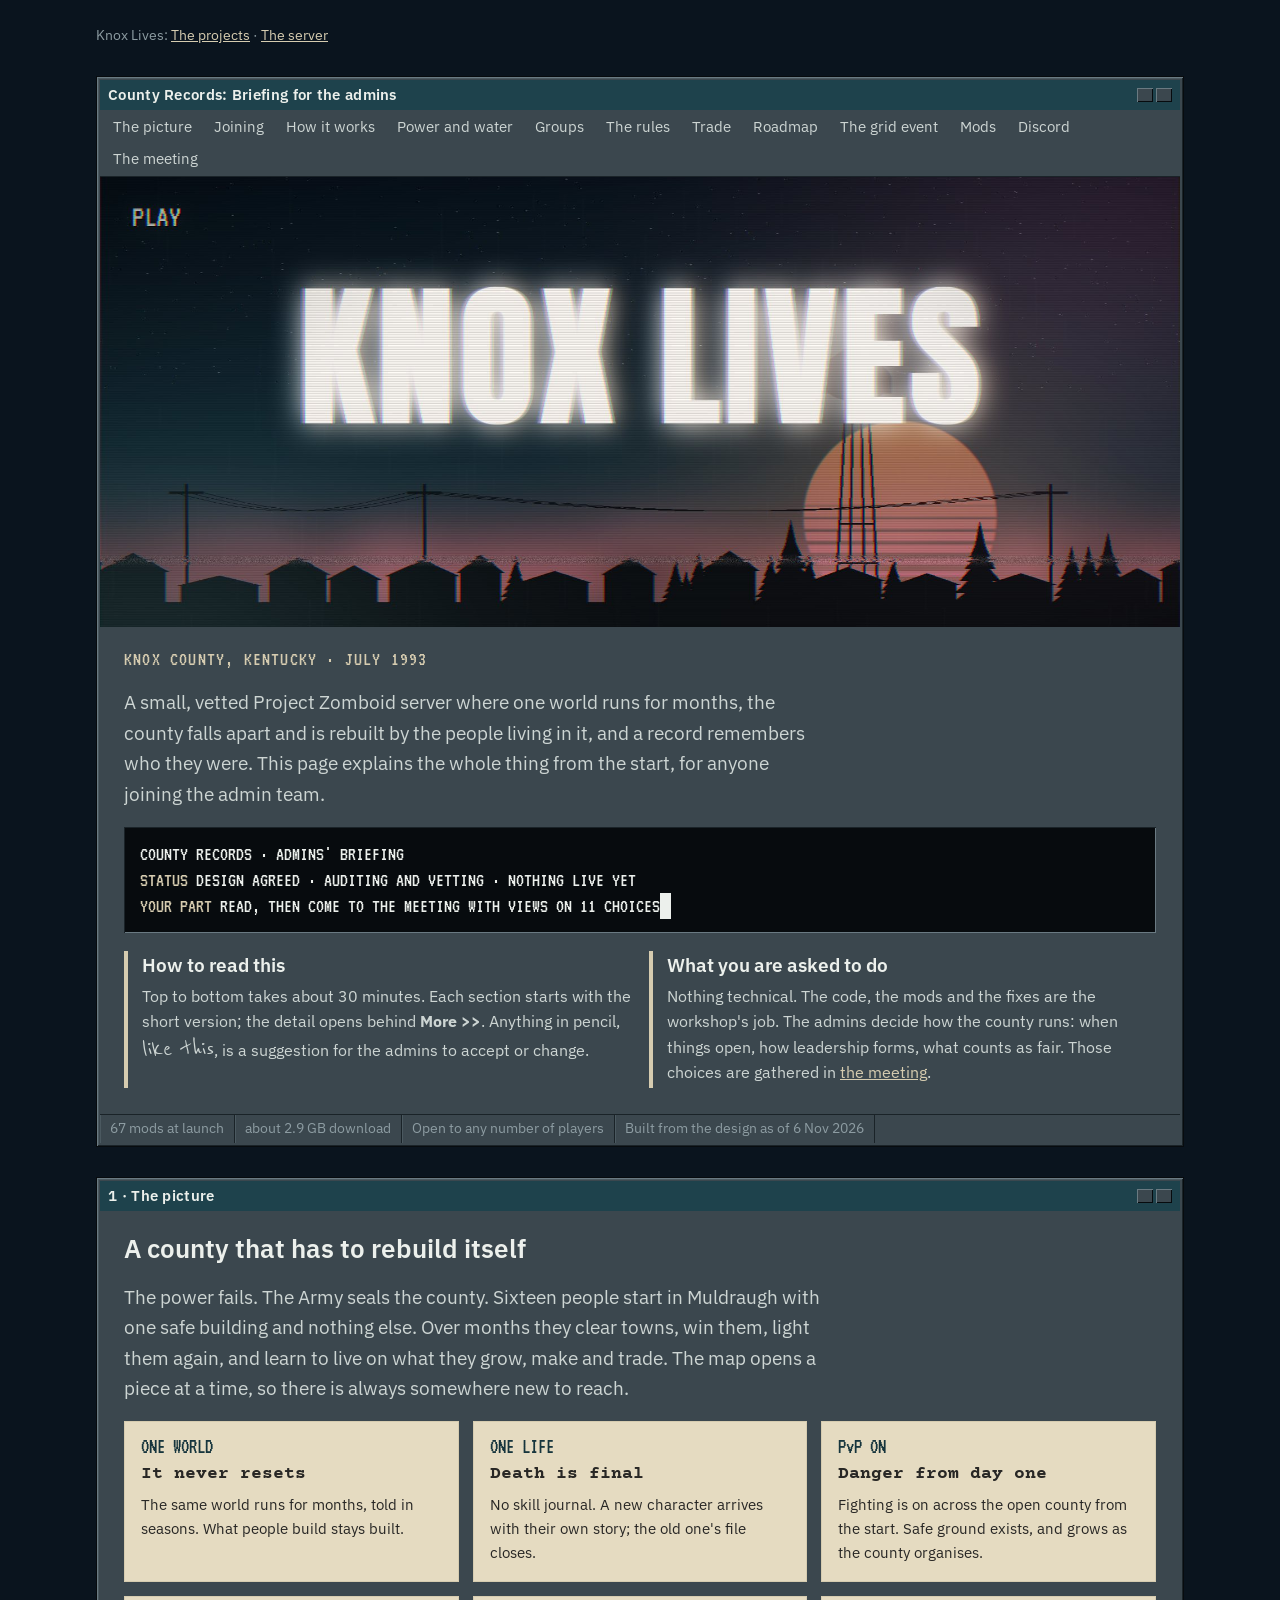
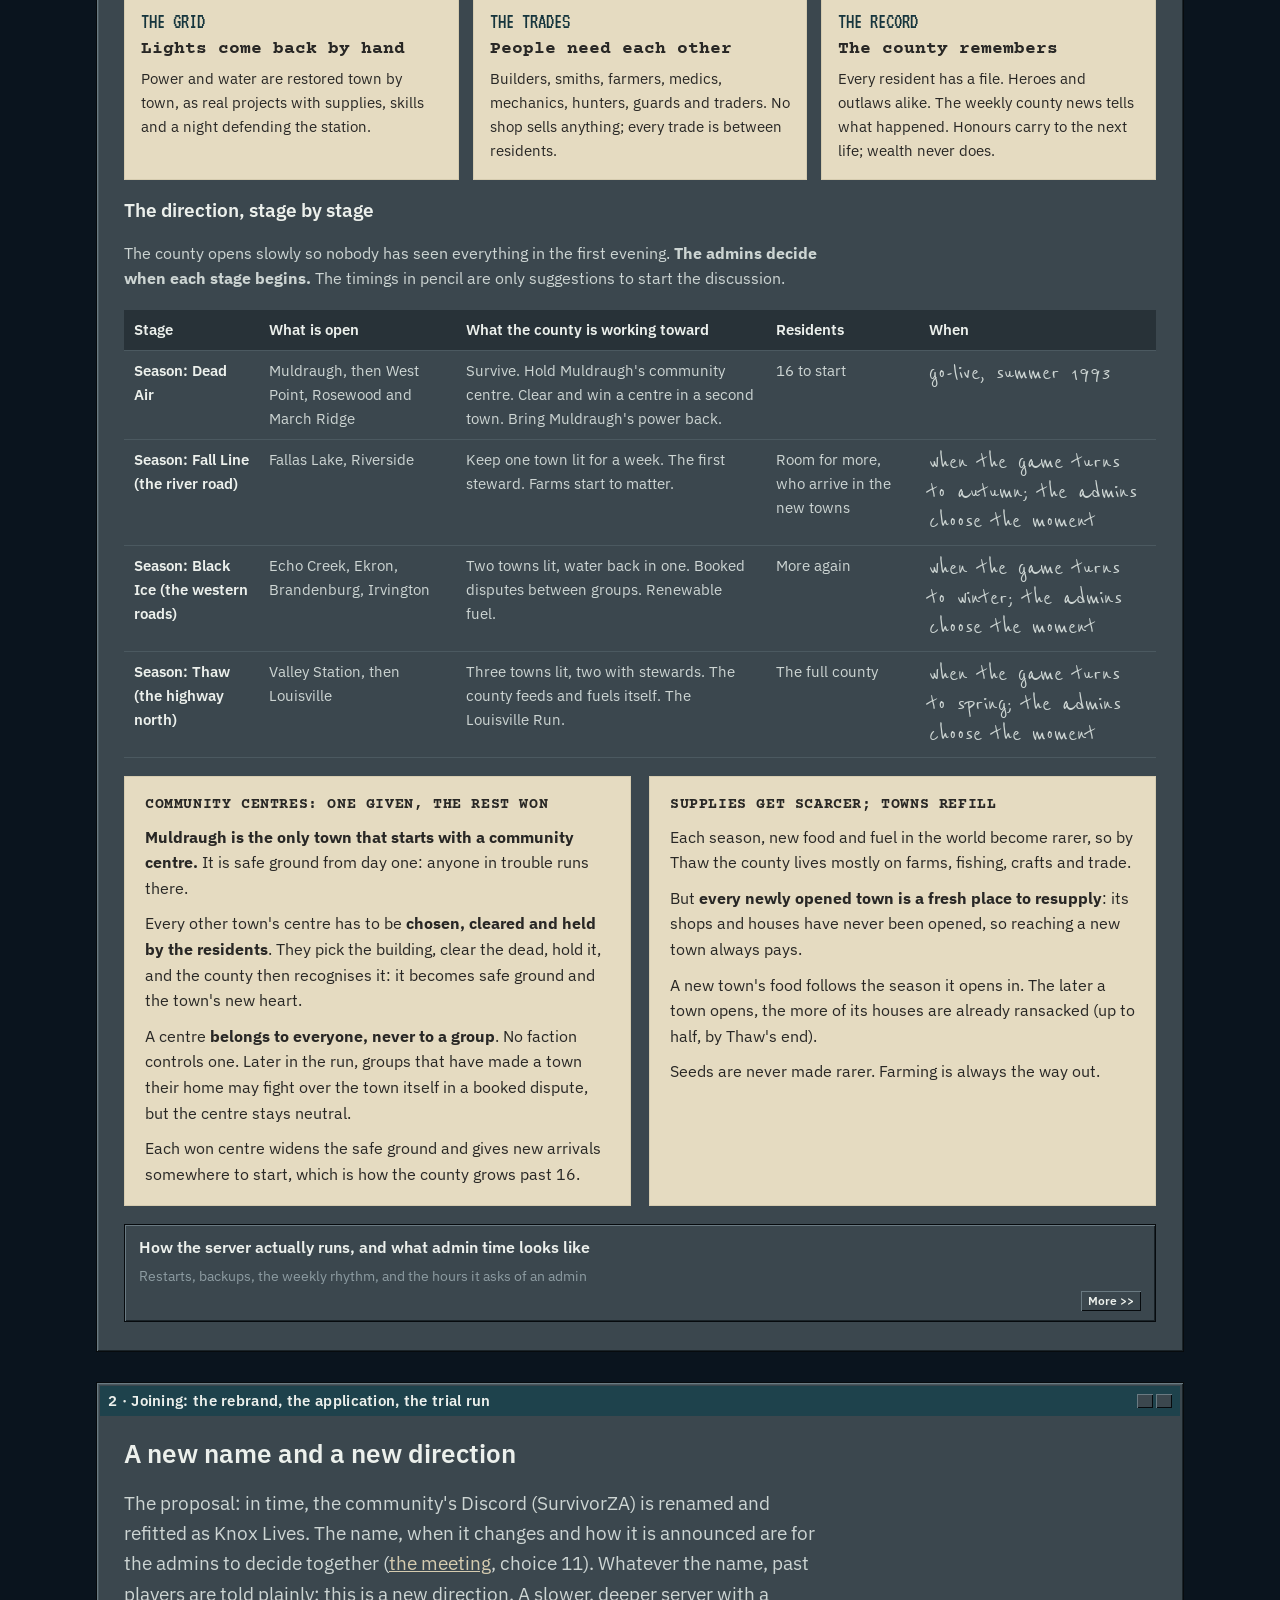
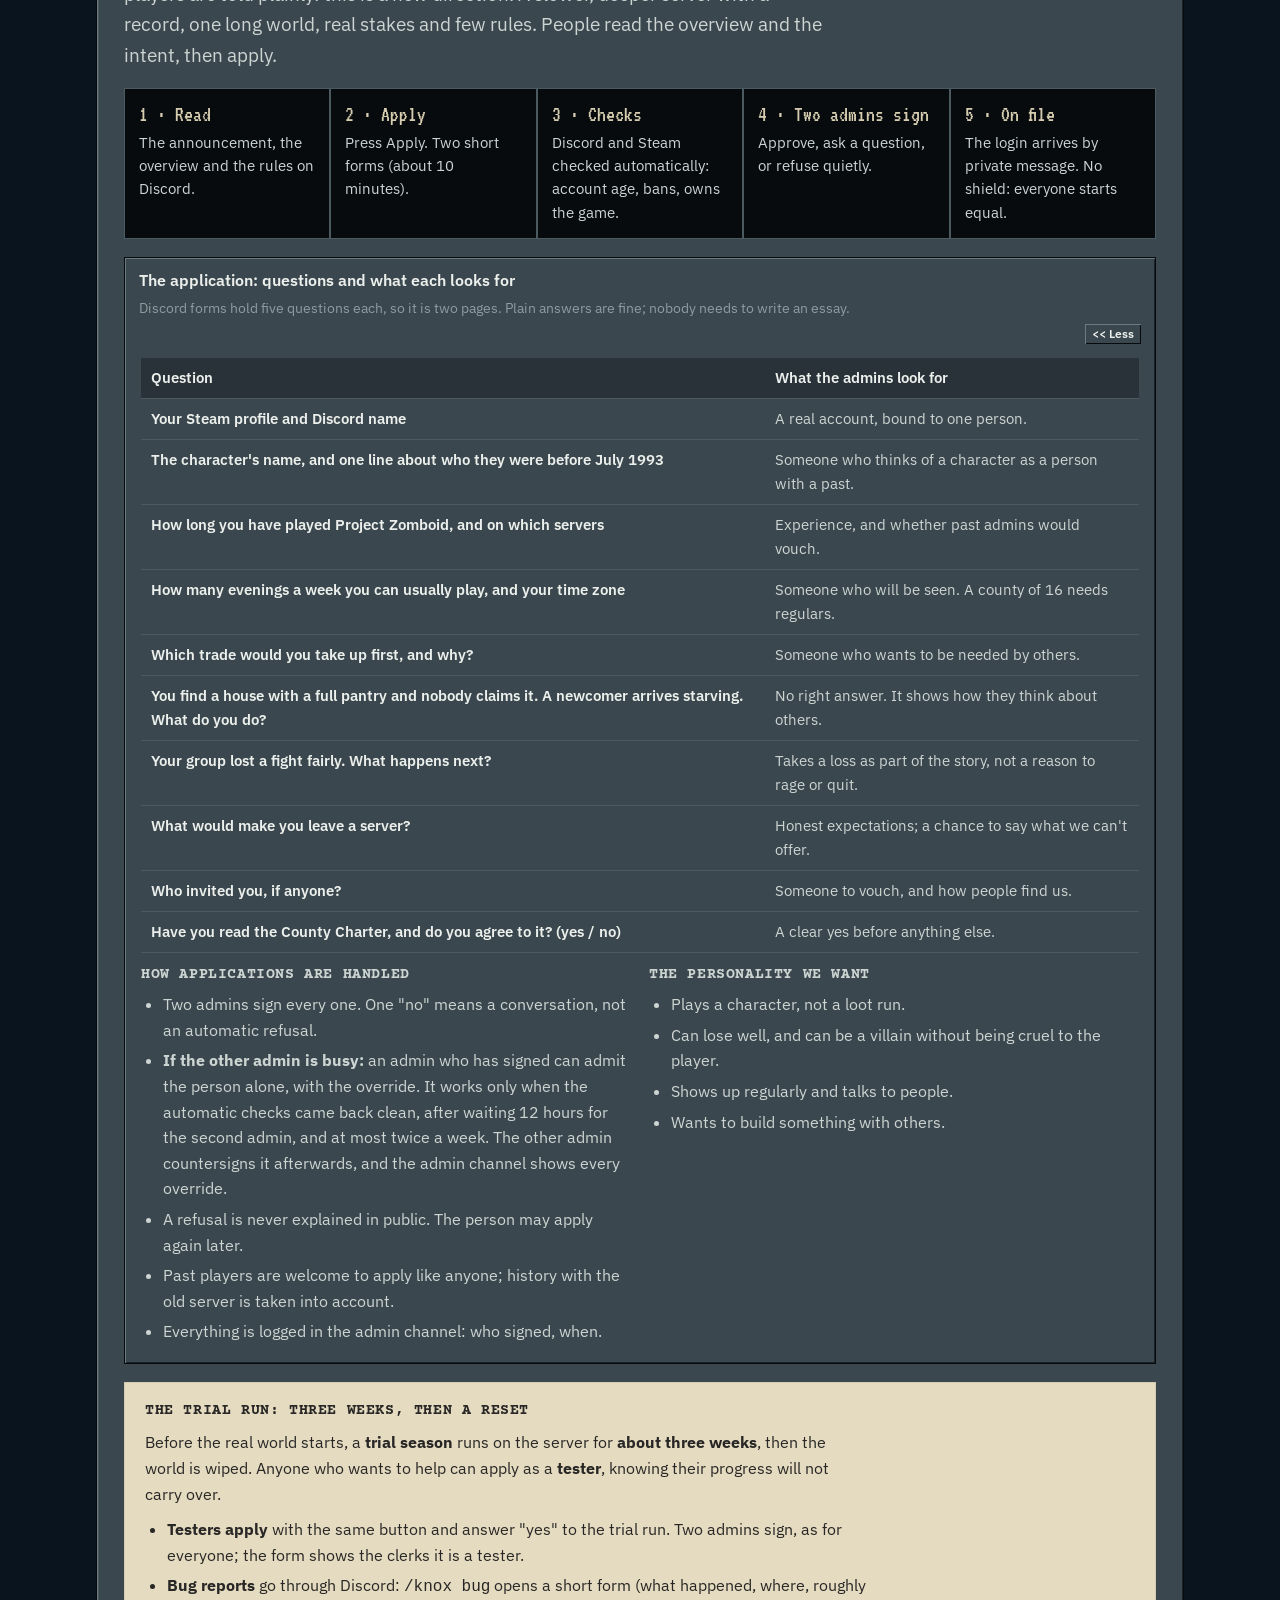
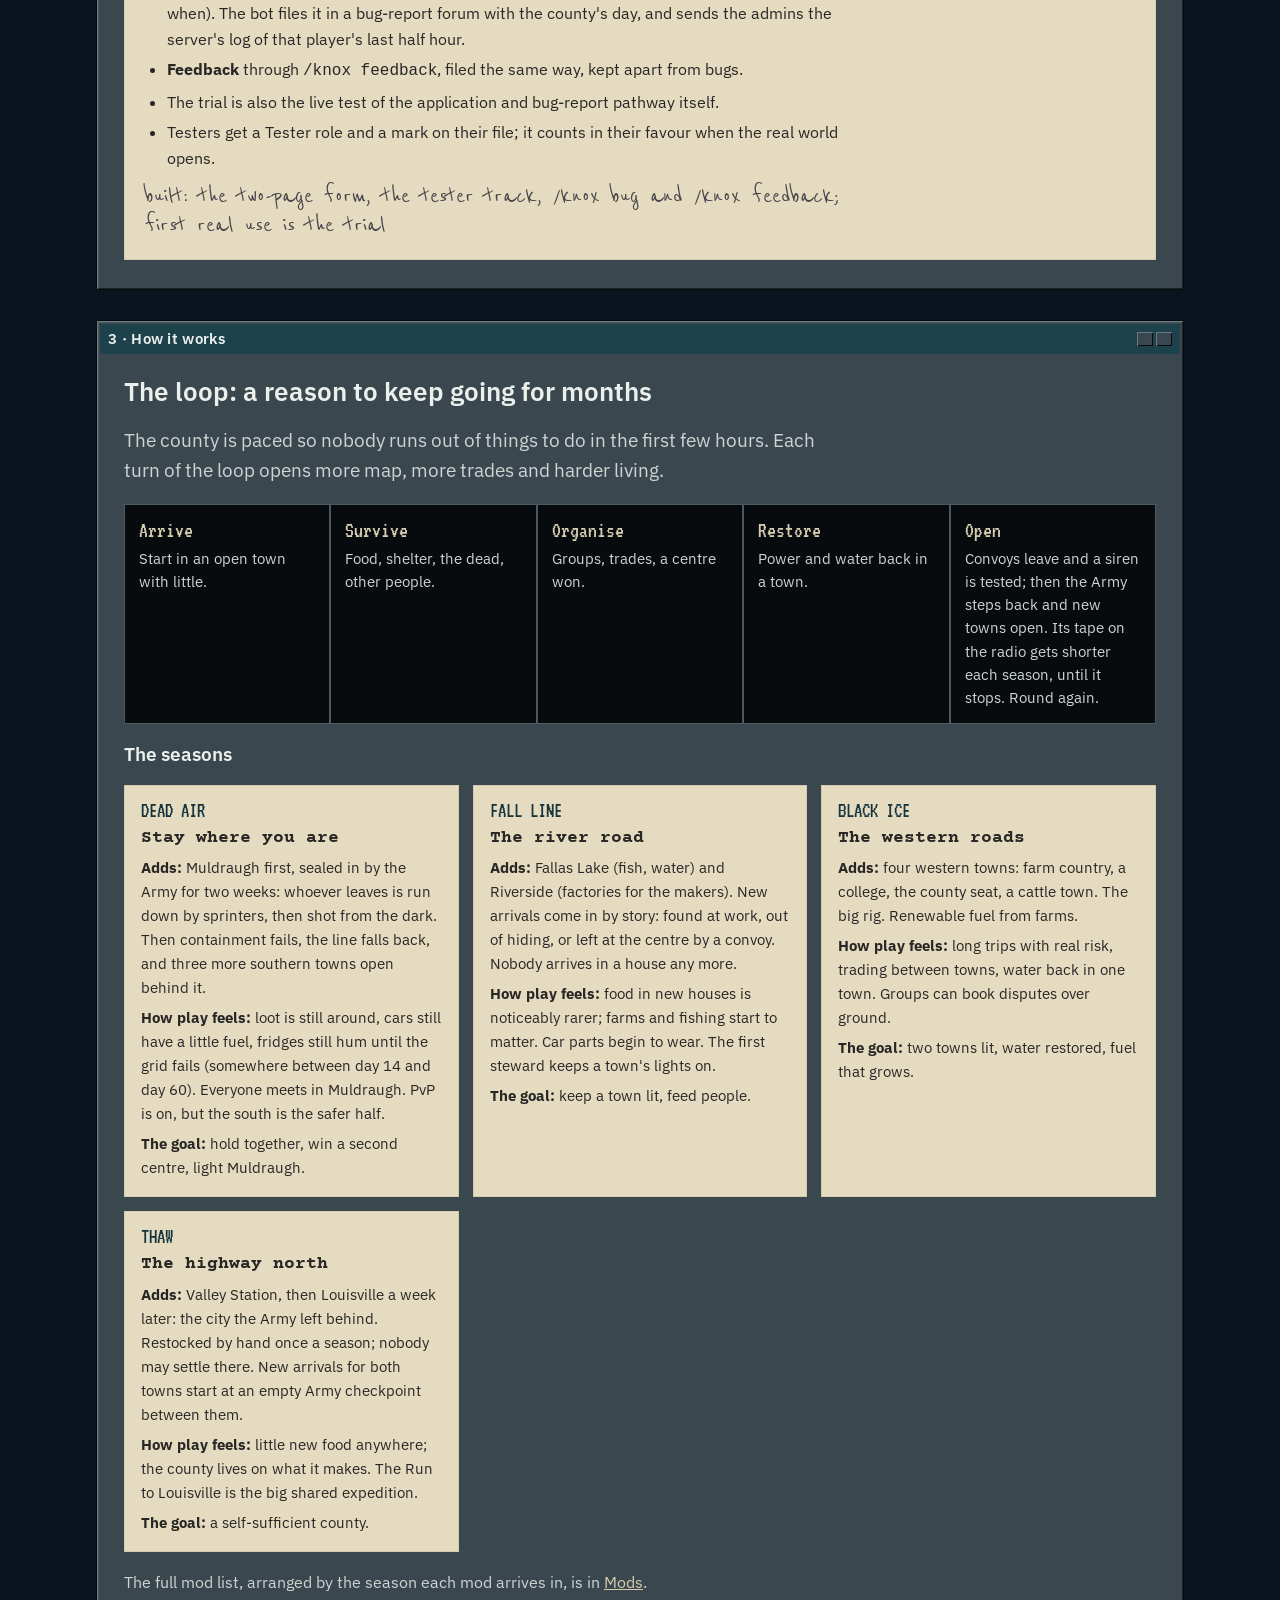
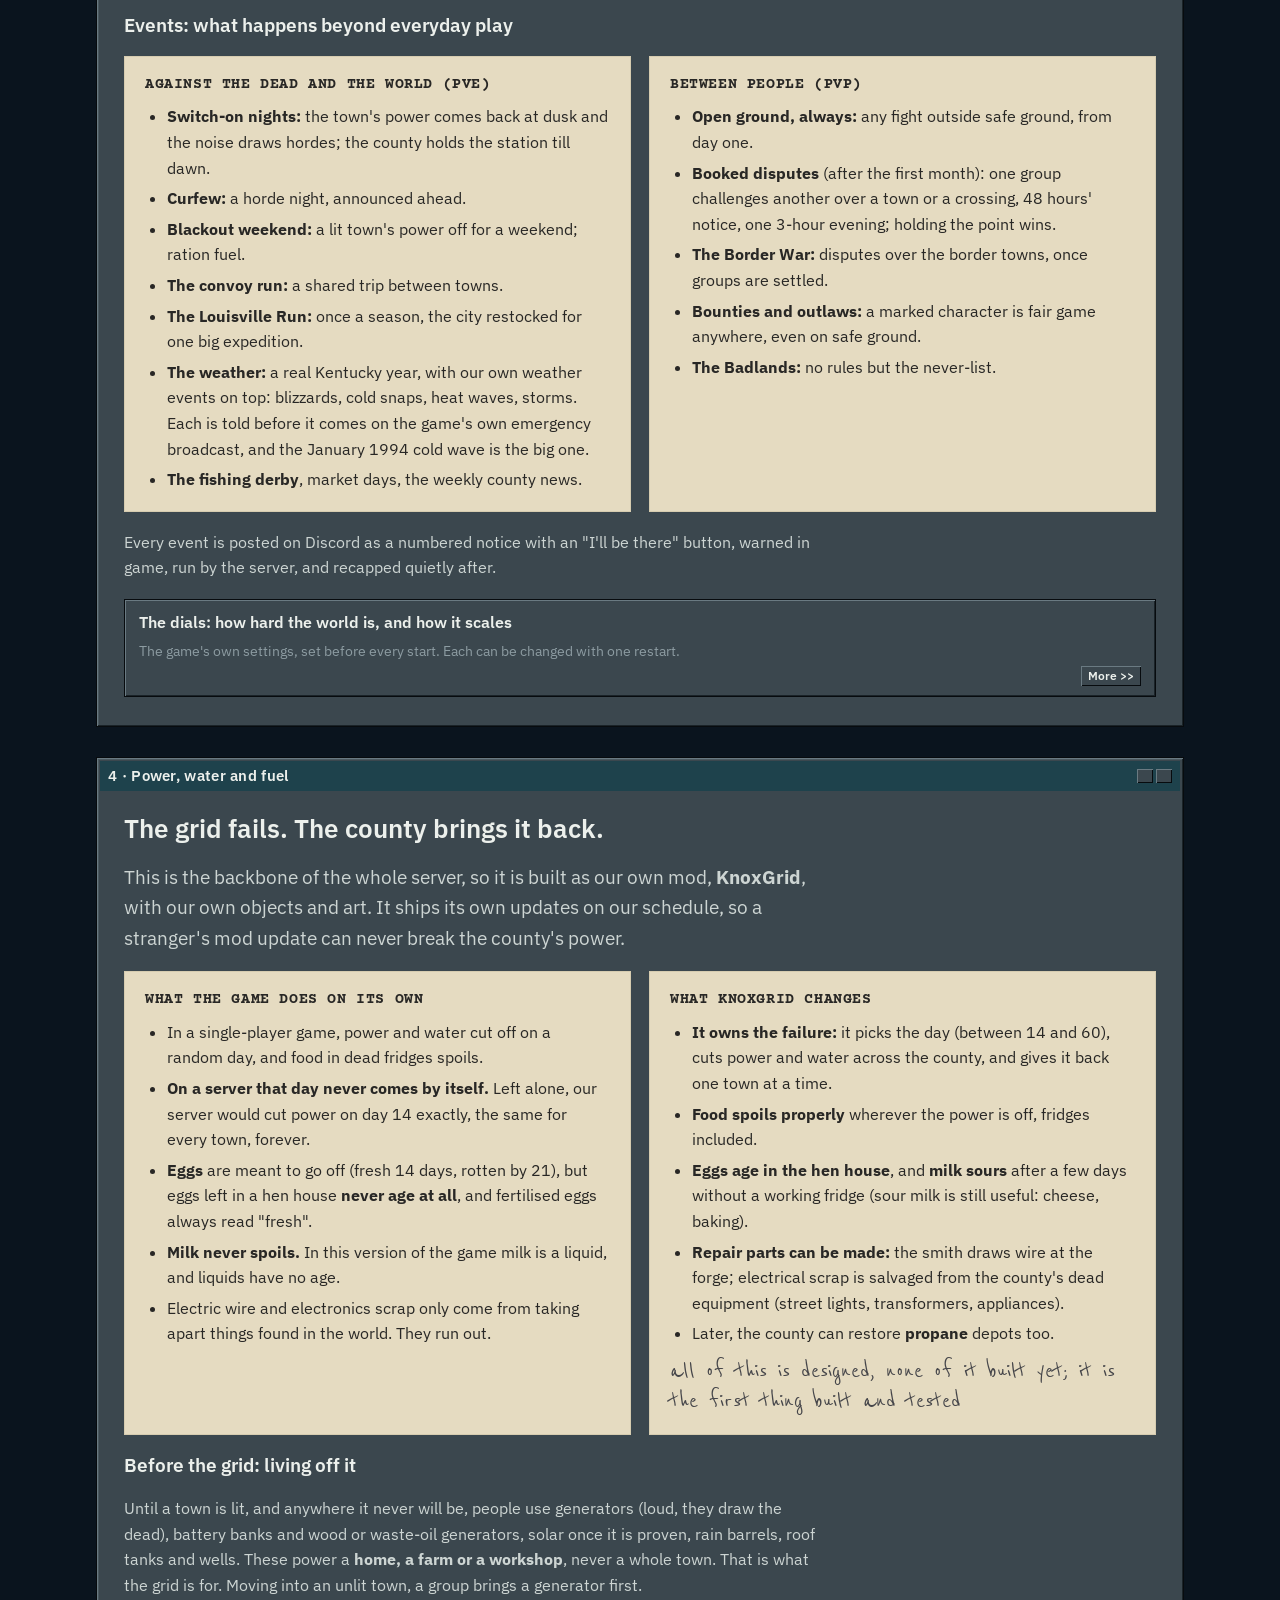
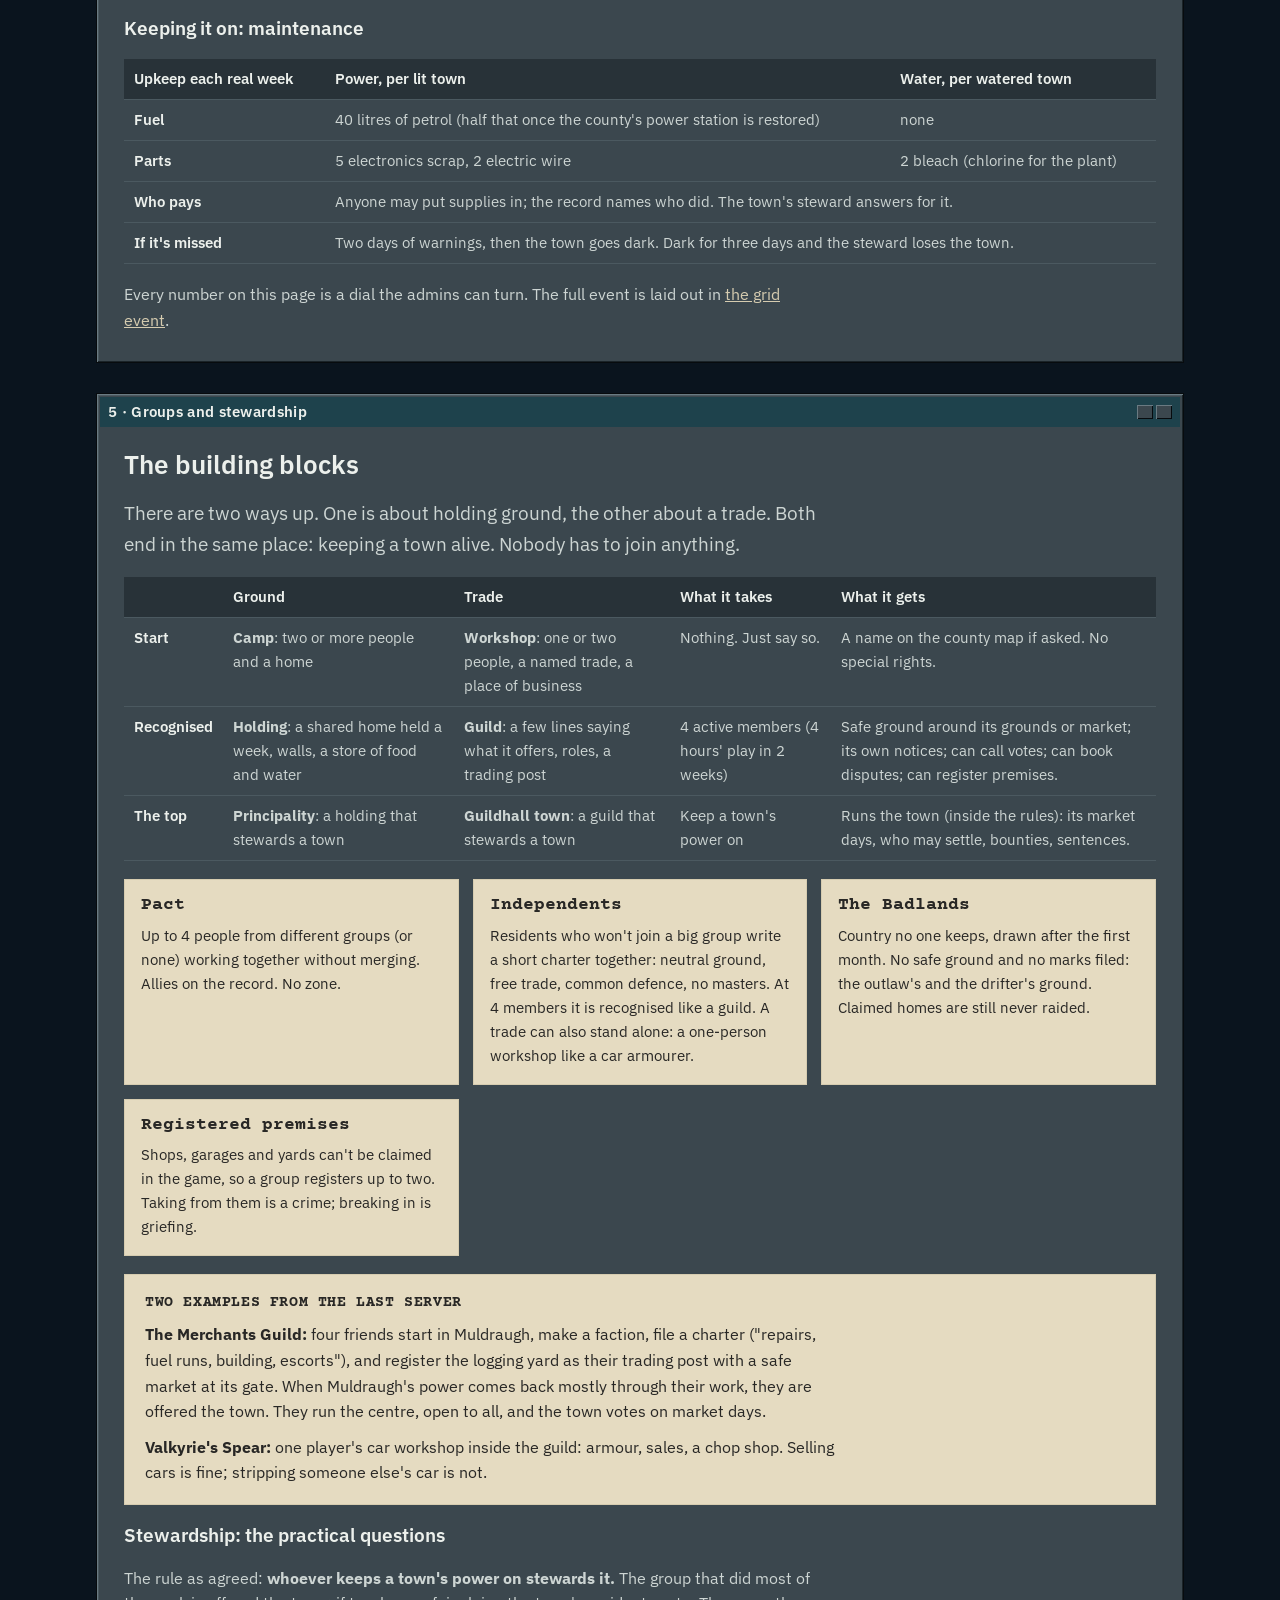
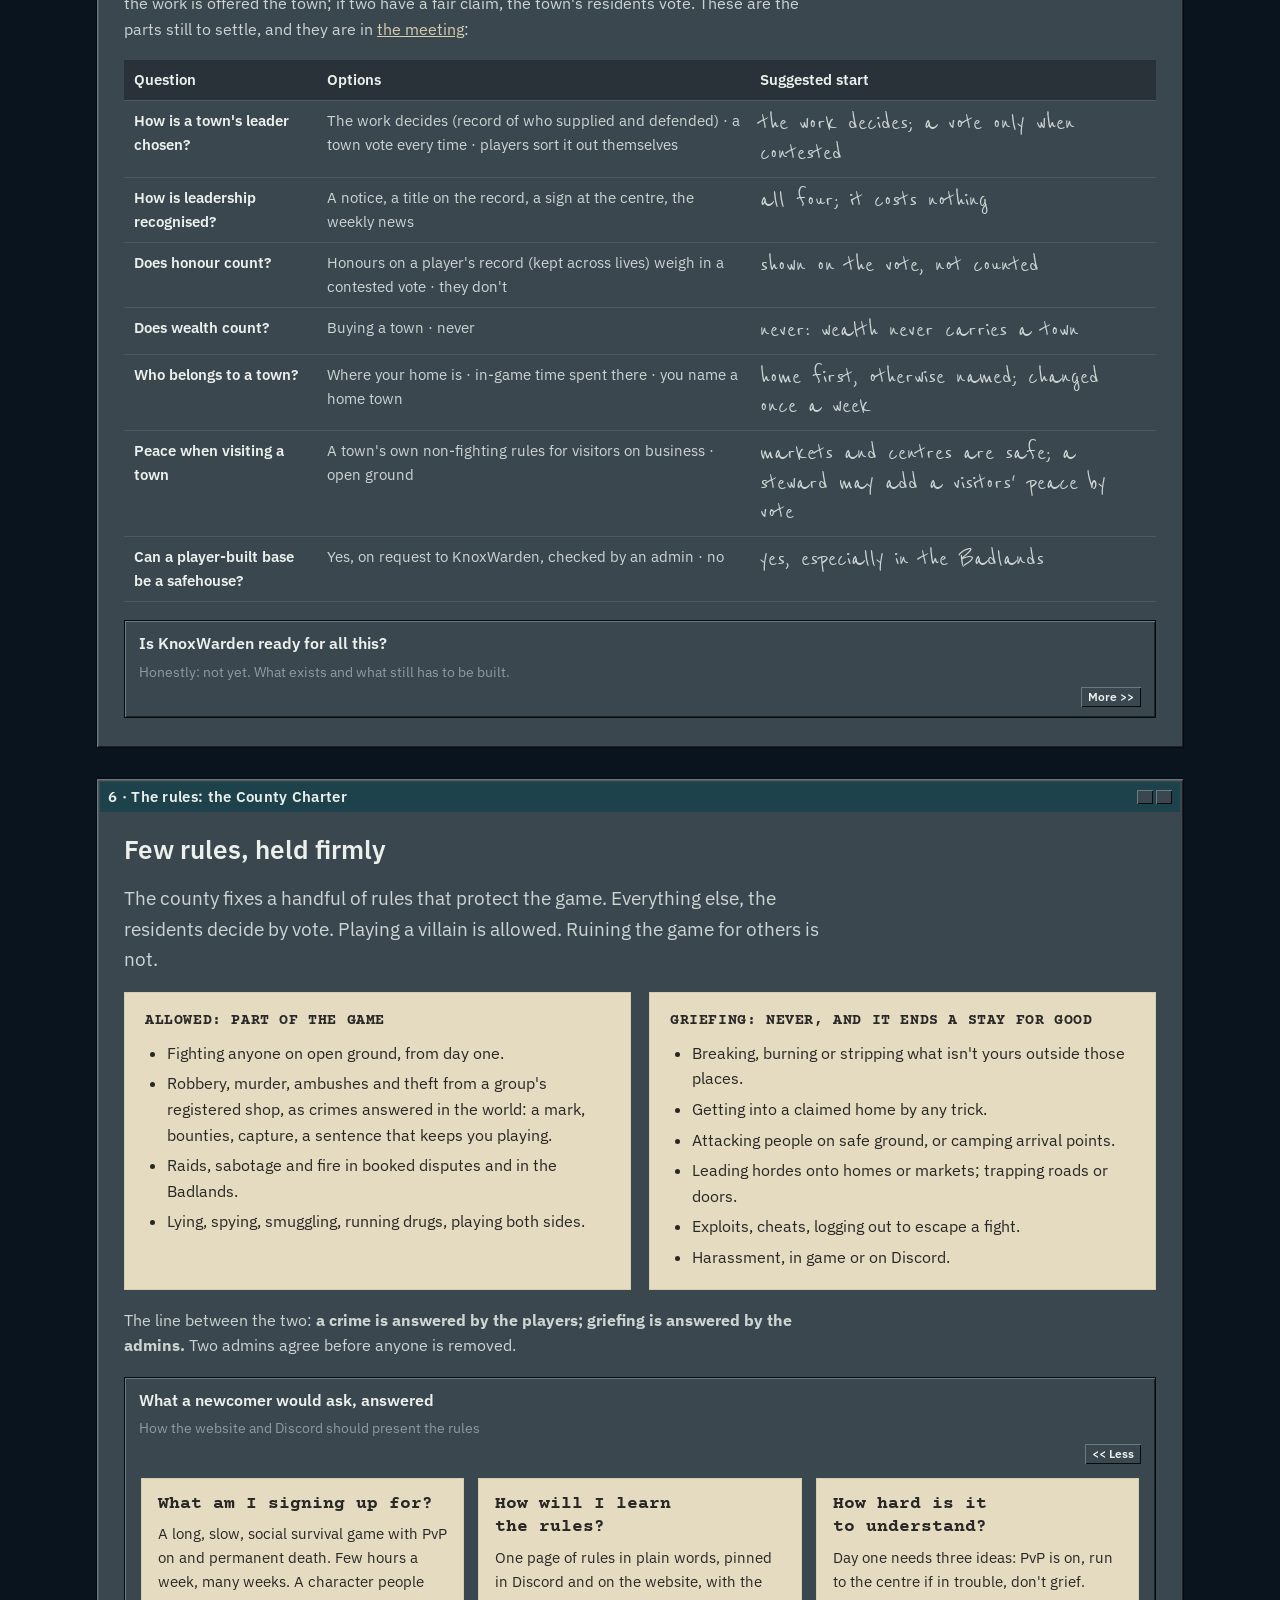
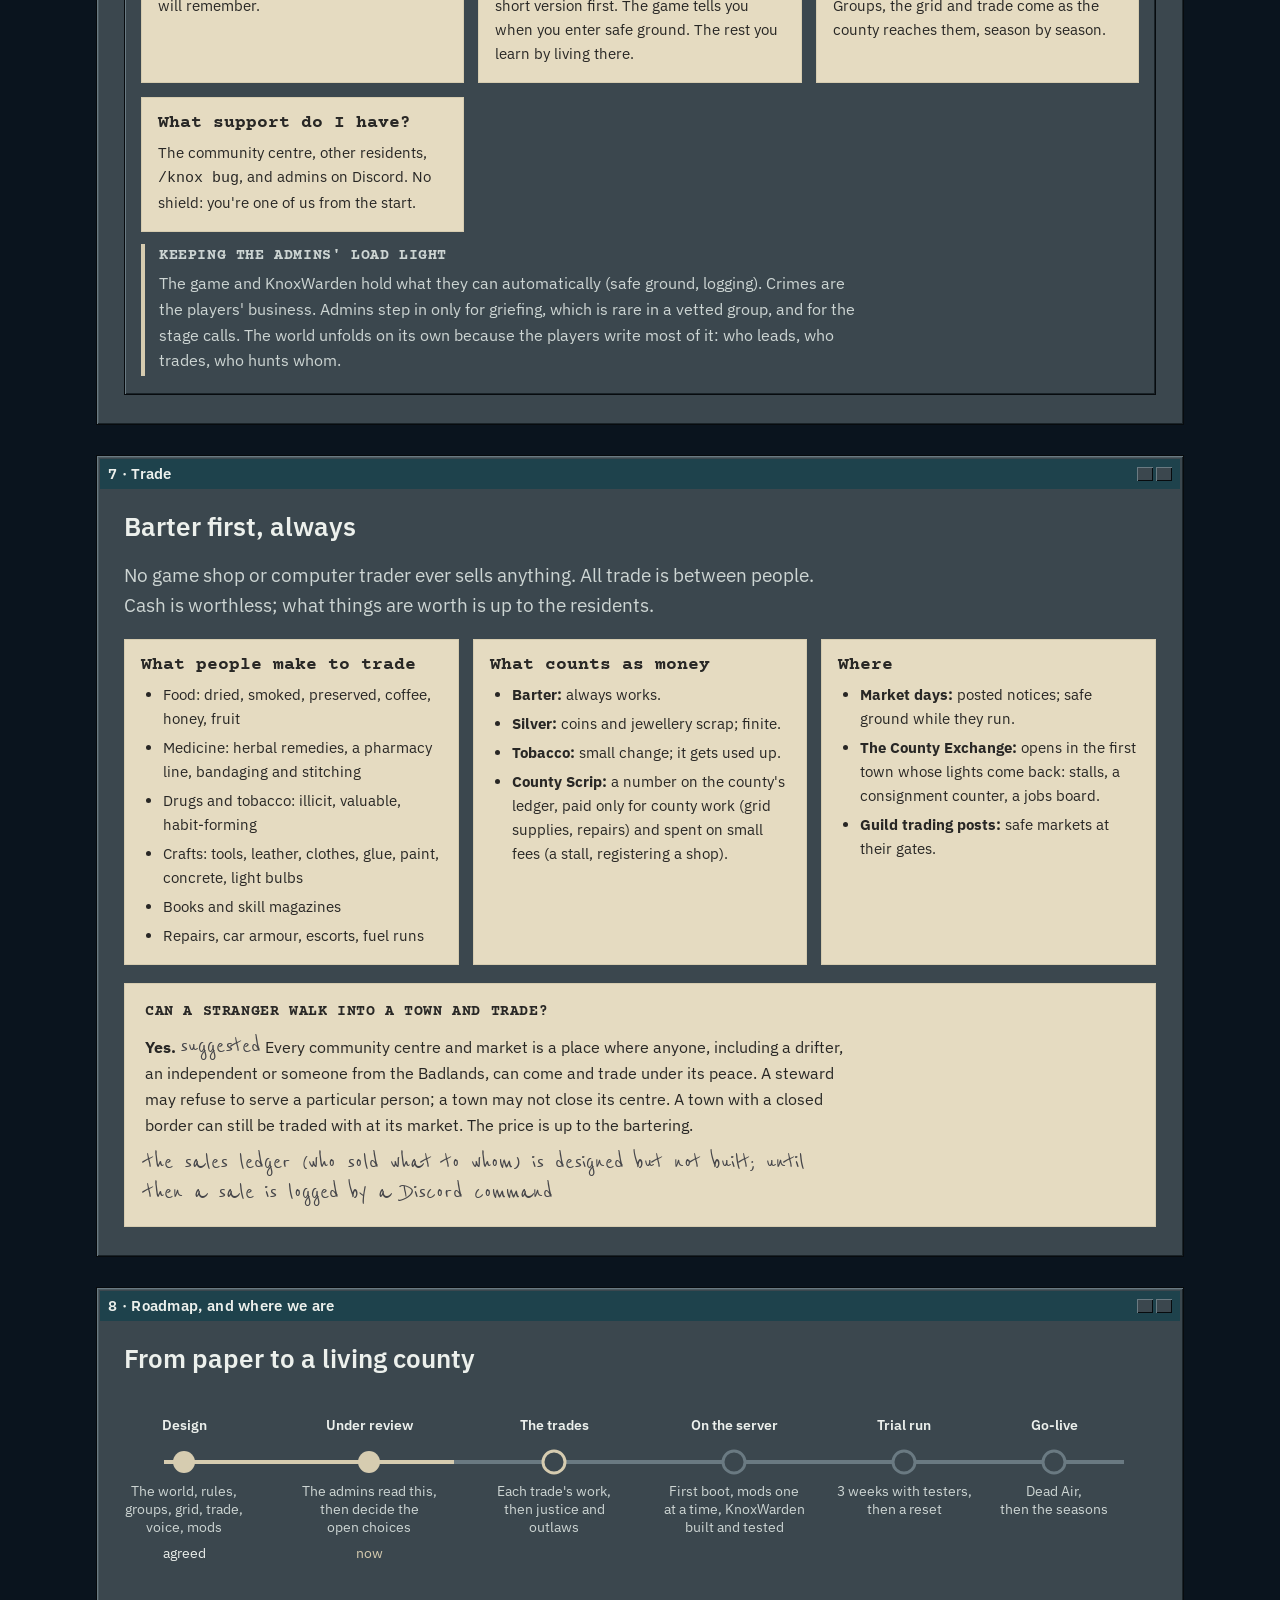
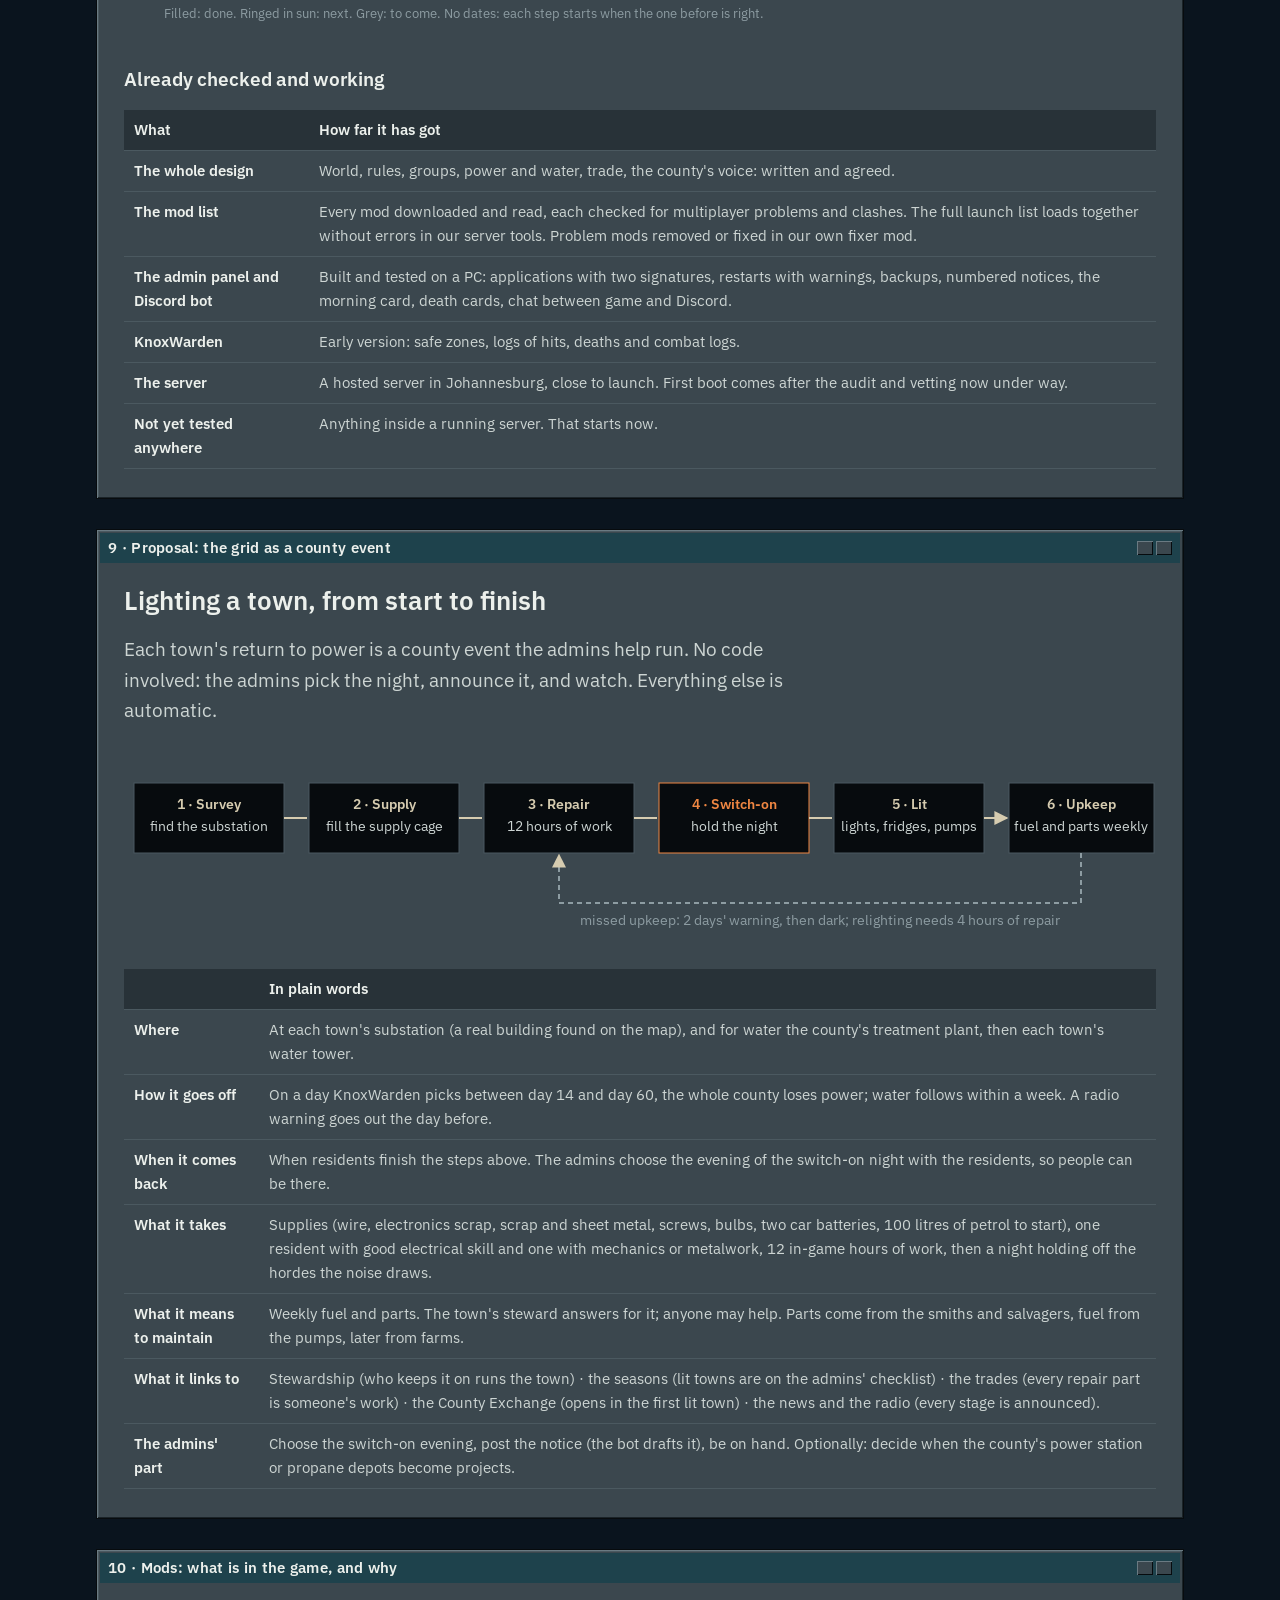
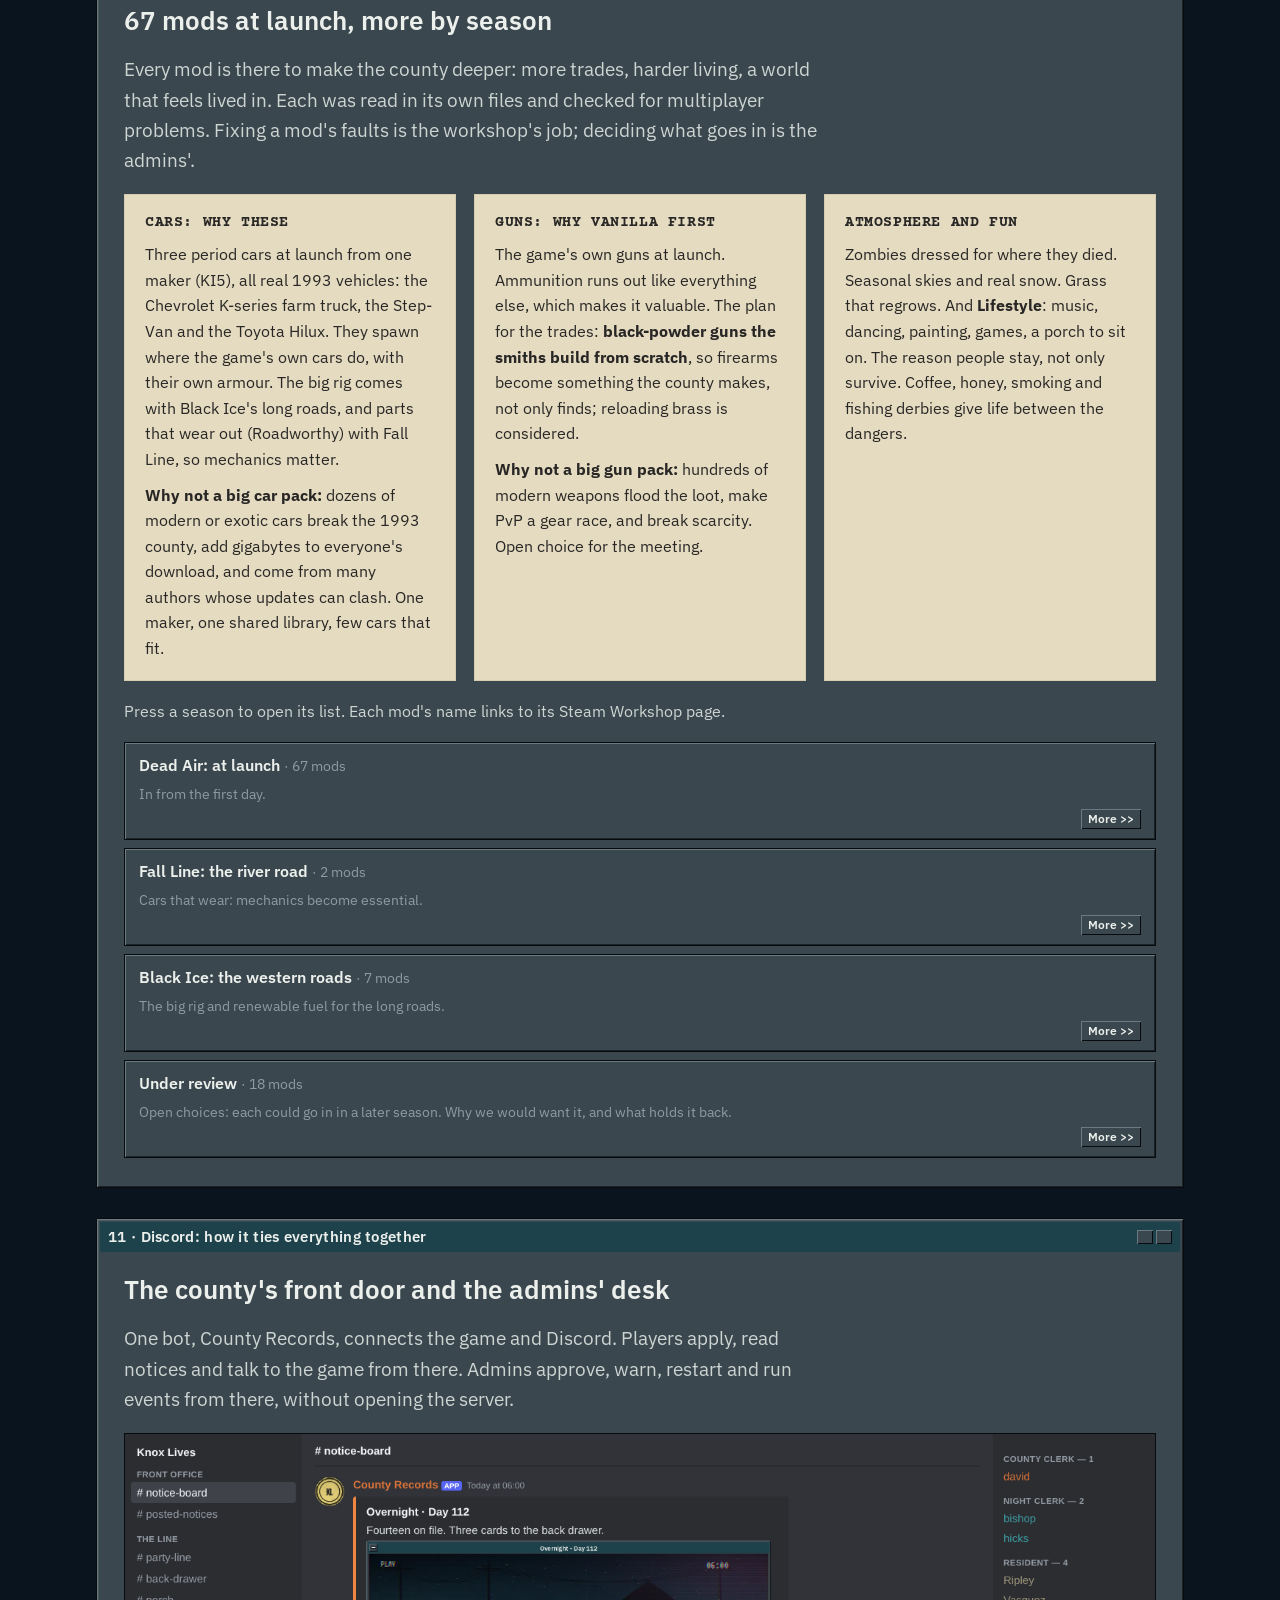
==== commit 68a9f2a9: "Briefing rebuilt: open to any number of players (KnoxServer #154) Co-Authored-By: Claude Opus 5.5 <n" ====
--- a/kc-fd1201557399/index.html
+++ b/kc-fd1201557399/index.html
@@ -141,7 +141,7 @@
       <div class="note"><h3>What you are asked to do</h3><p>Nothing technical. The code, the mods and the fixes are the workshop's job. The admins decide how the county runs: when things open, how leadership forms, what counts as fair. Those choices are gathered in <a href="#meeting">the meeting</a>.</p></div>
     </div>
   </div>
-  <div class="status"><span>67 mods at launch</span><span>about 2.9 GB download</span><span>16 residents to start</span><span>Built from the design as of 6 Nov 2026</span></div>
+  <div class="status"><span>67 mods at launch</span><span>about 2.9 GB download</span><span>Open to any number of players</span><span>Built from the design as of 6 Nov 2026</span></div>
 </section>
 
 <!-- ======================================================= the picture -->
@@ -646,7 +646,7 @@
   </div>
 </section>
 
-<p class="foot">Knox Lives: the admins' briefing. Private: for the admin team only. Built from the project's design on 27 November 2026.</p>
+<p class="foot">Knox Lives: the admins' briefing. Private: for the admin team only. Built from the project's design on 28 November 2026.</p>
 </div>
 
 </body>
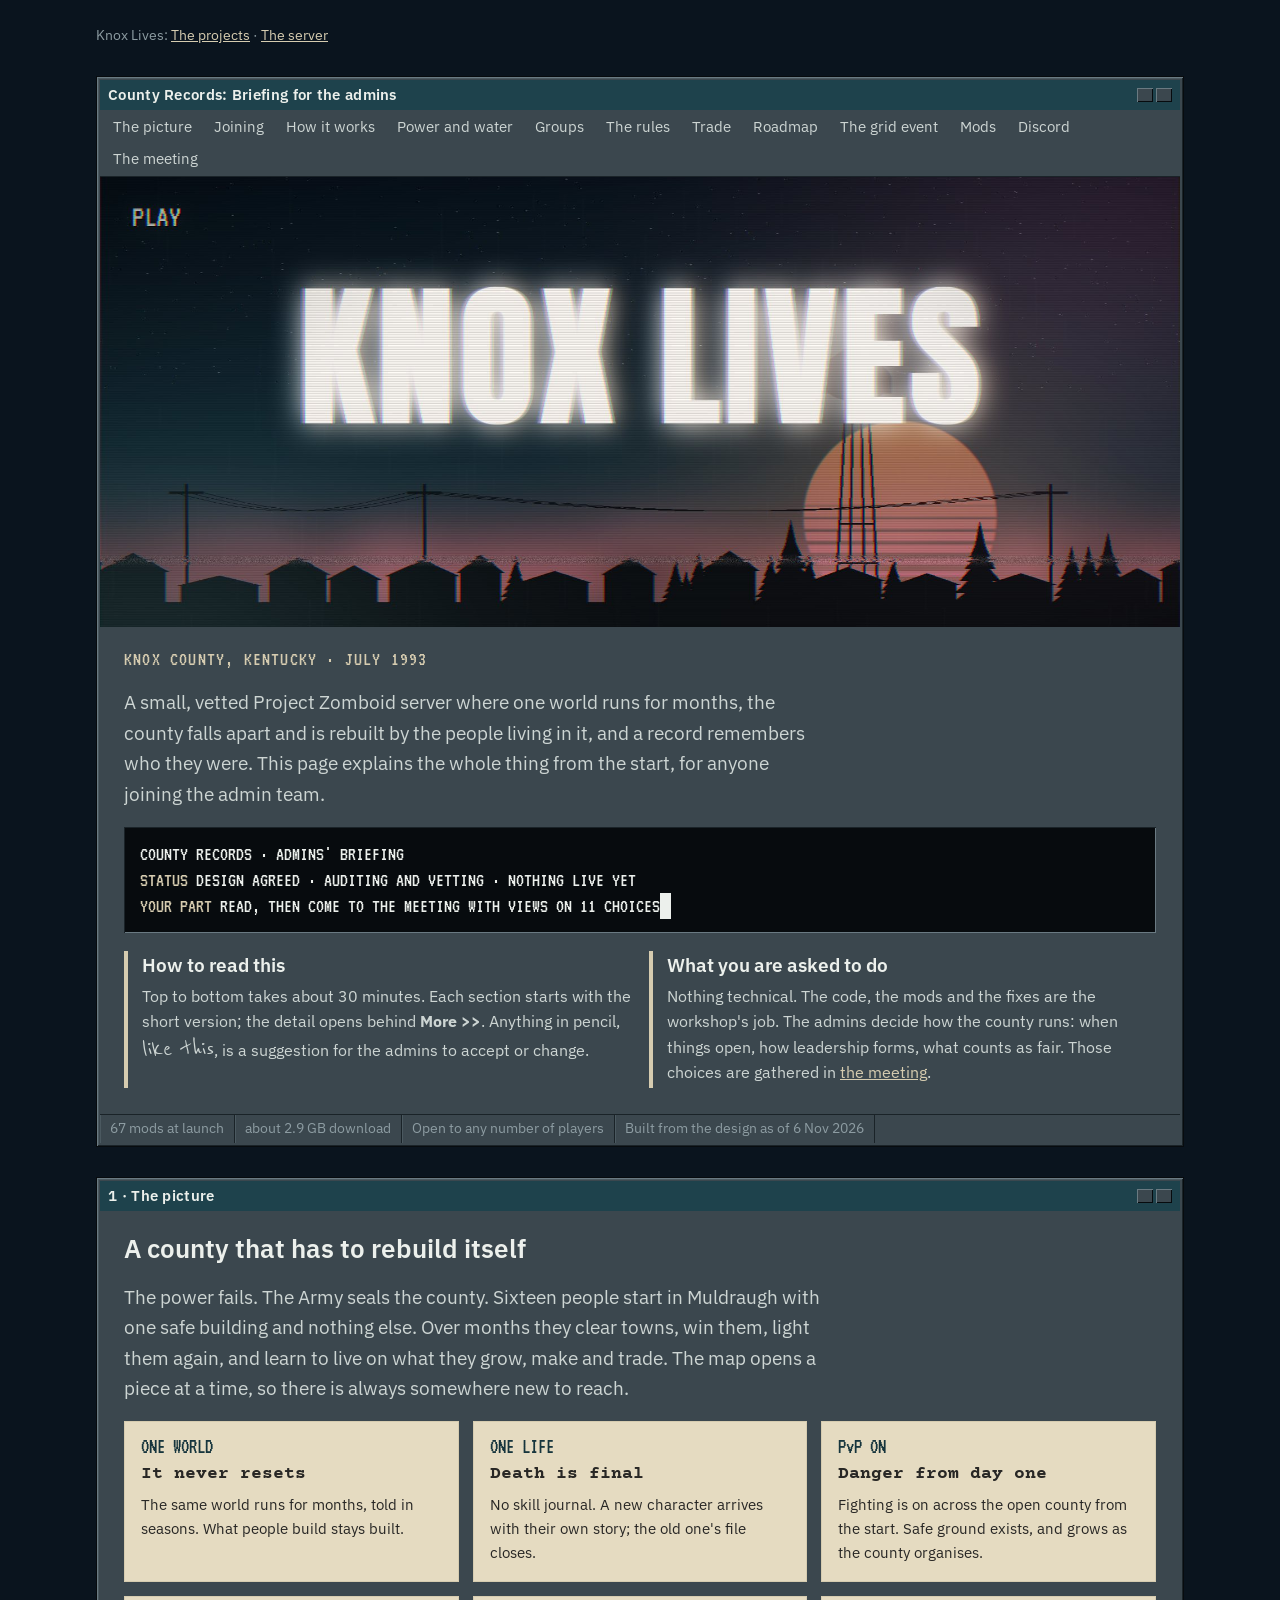
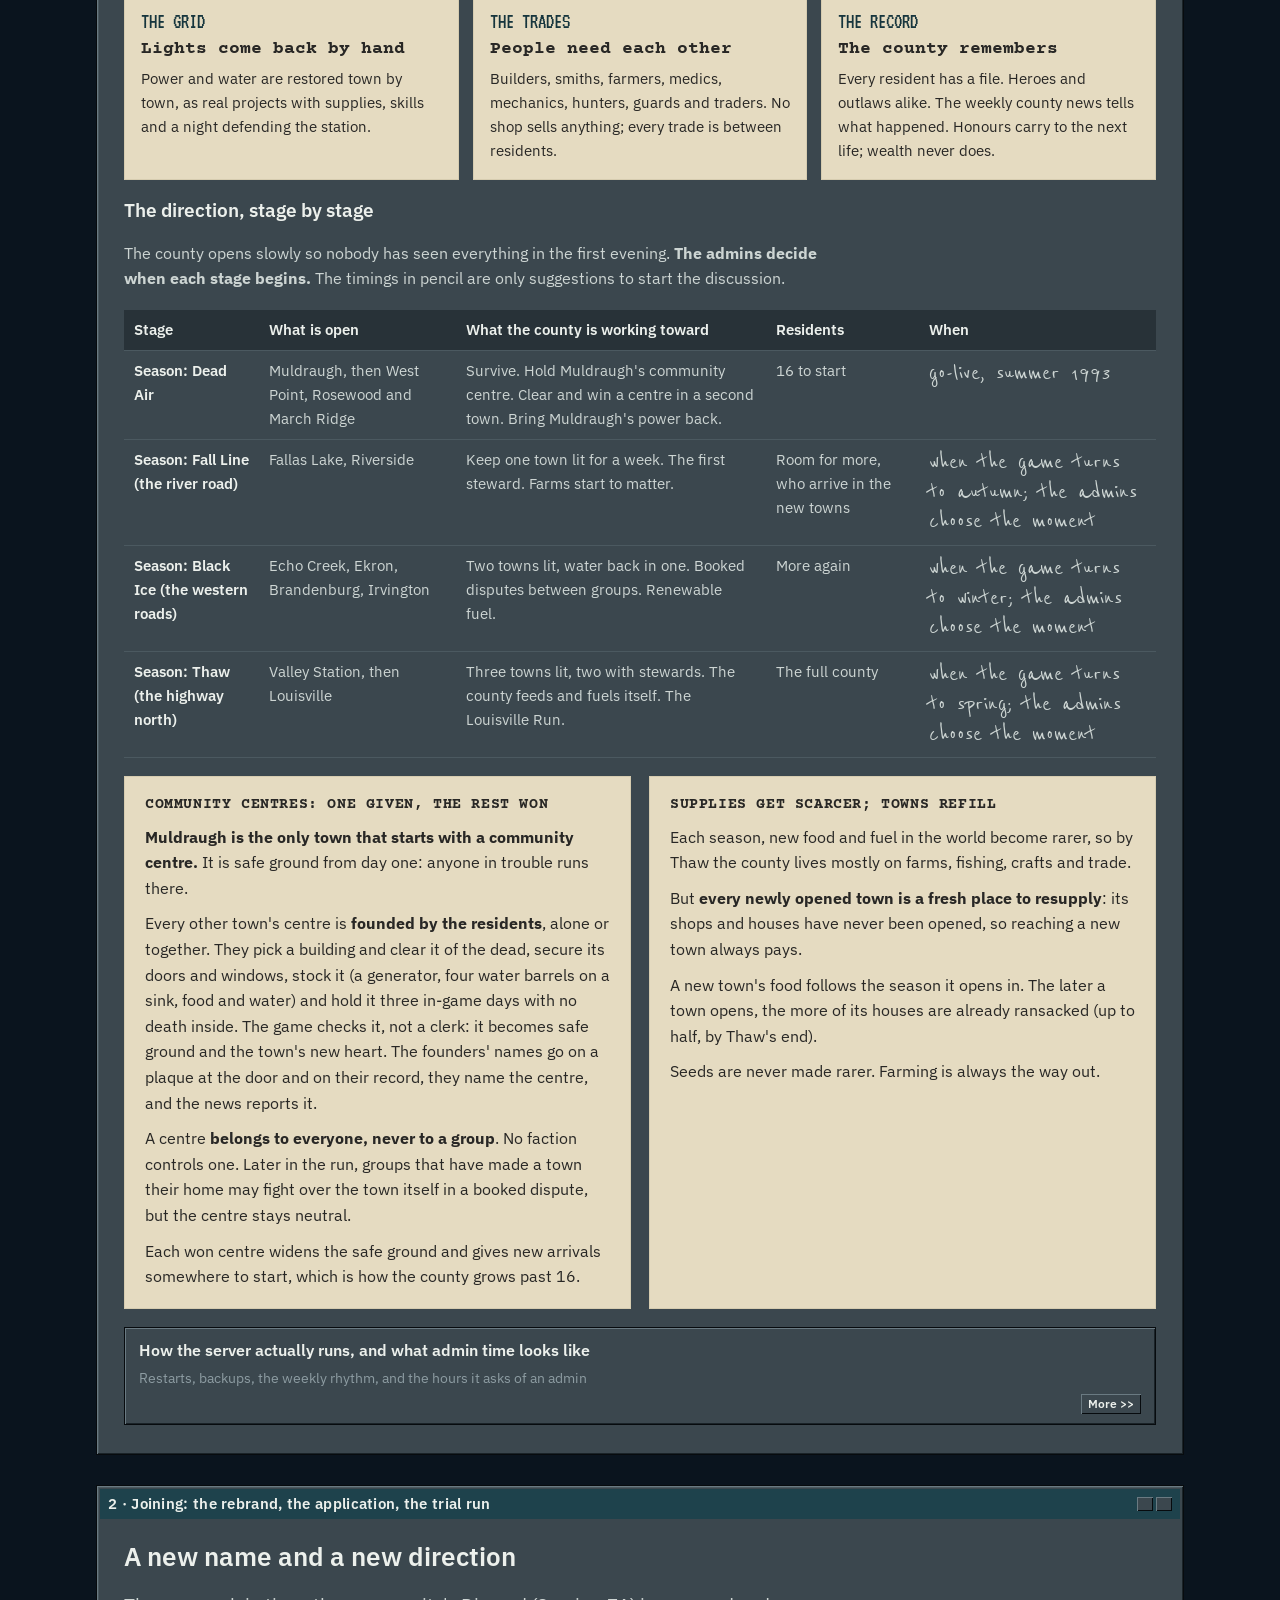
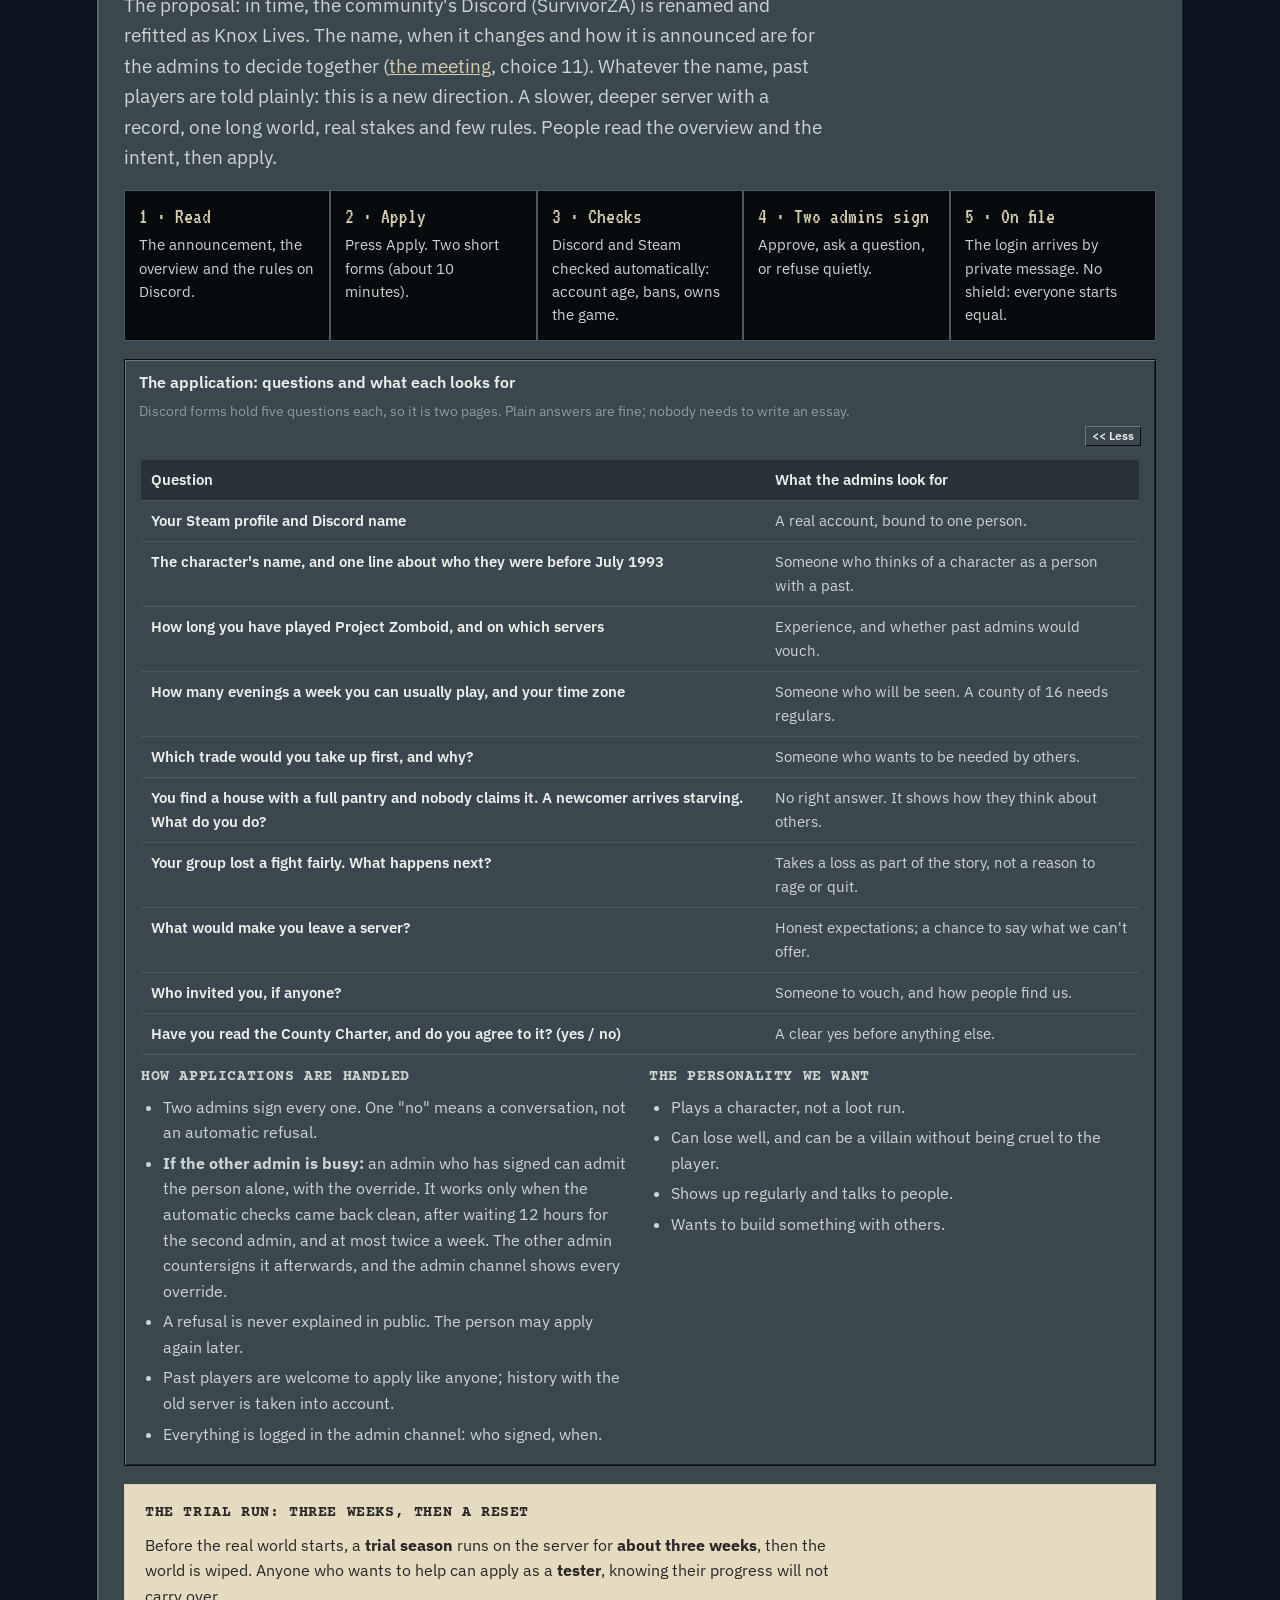
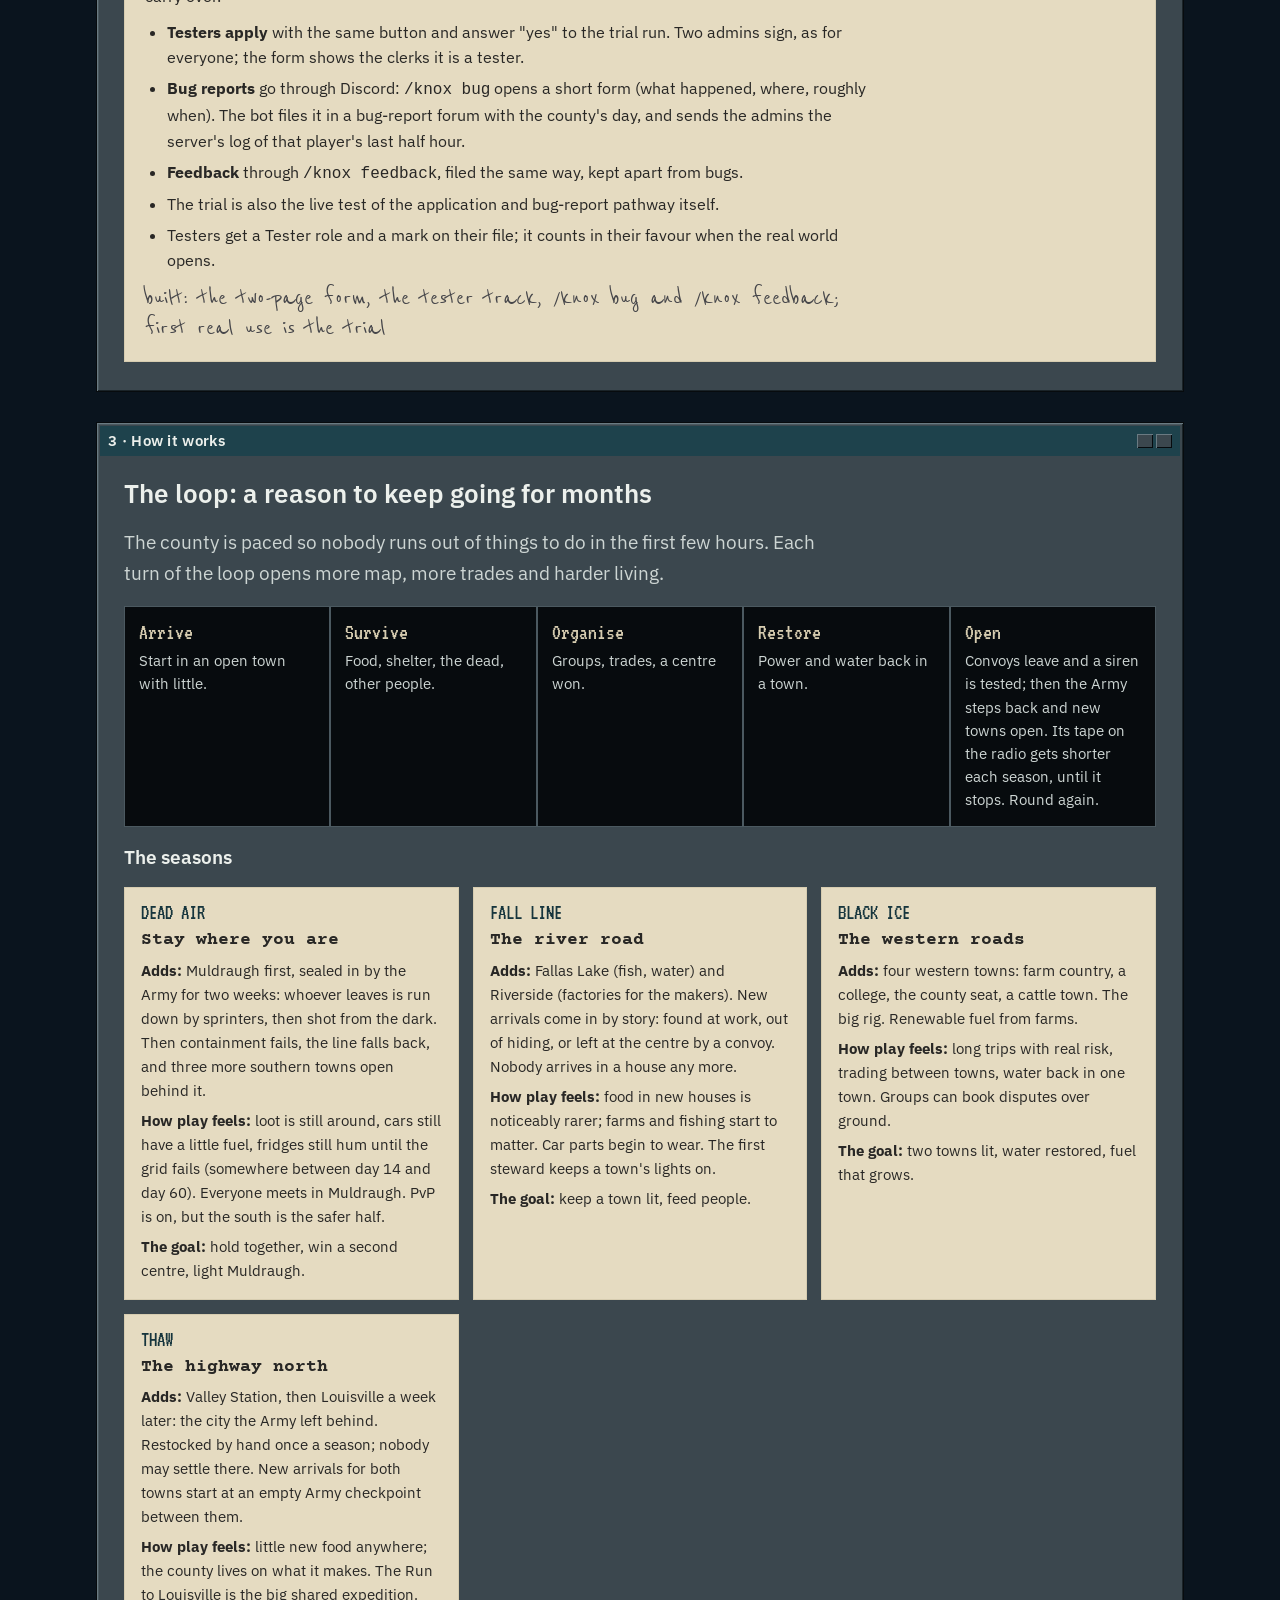
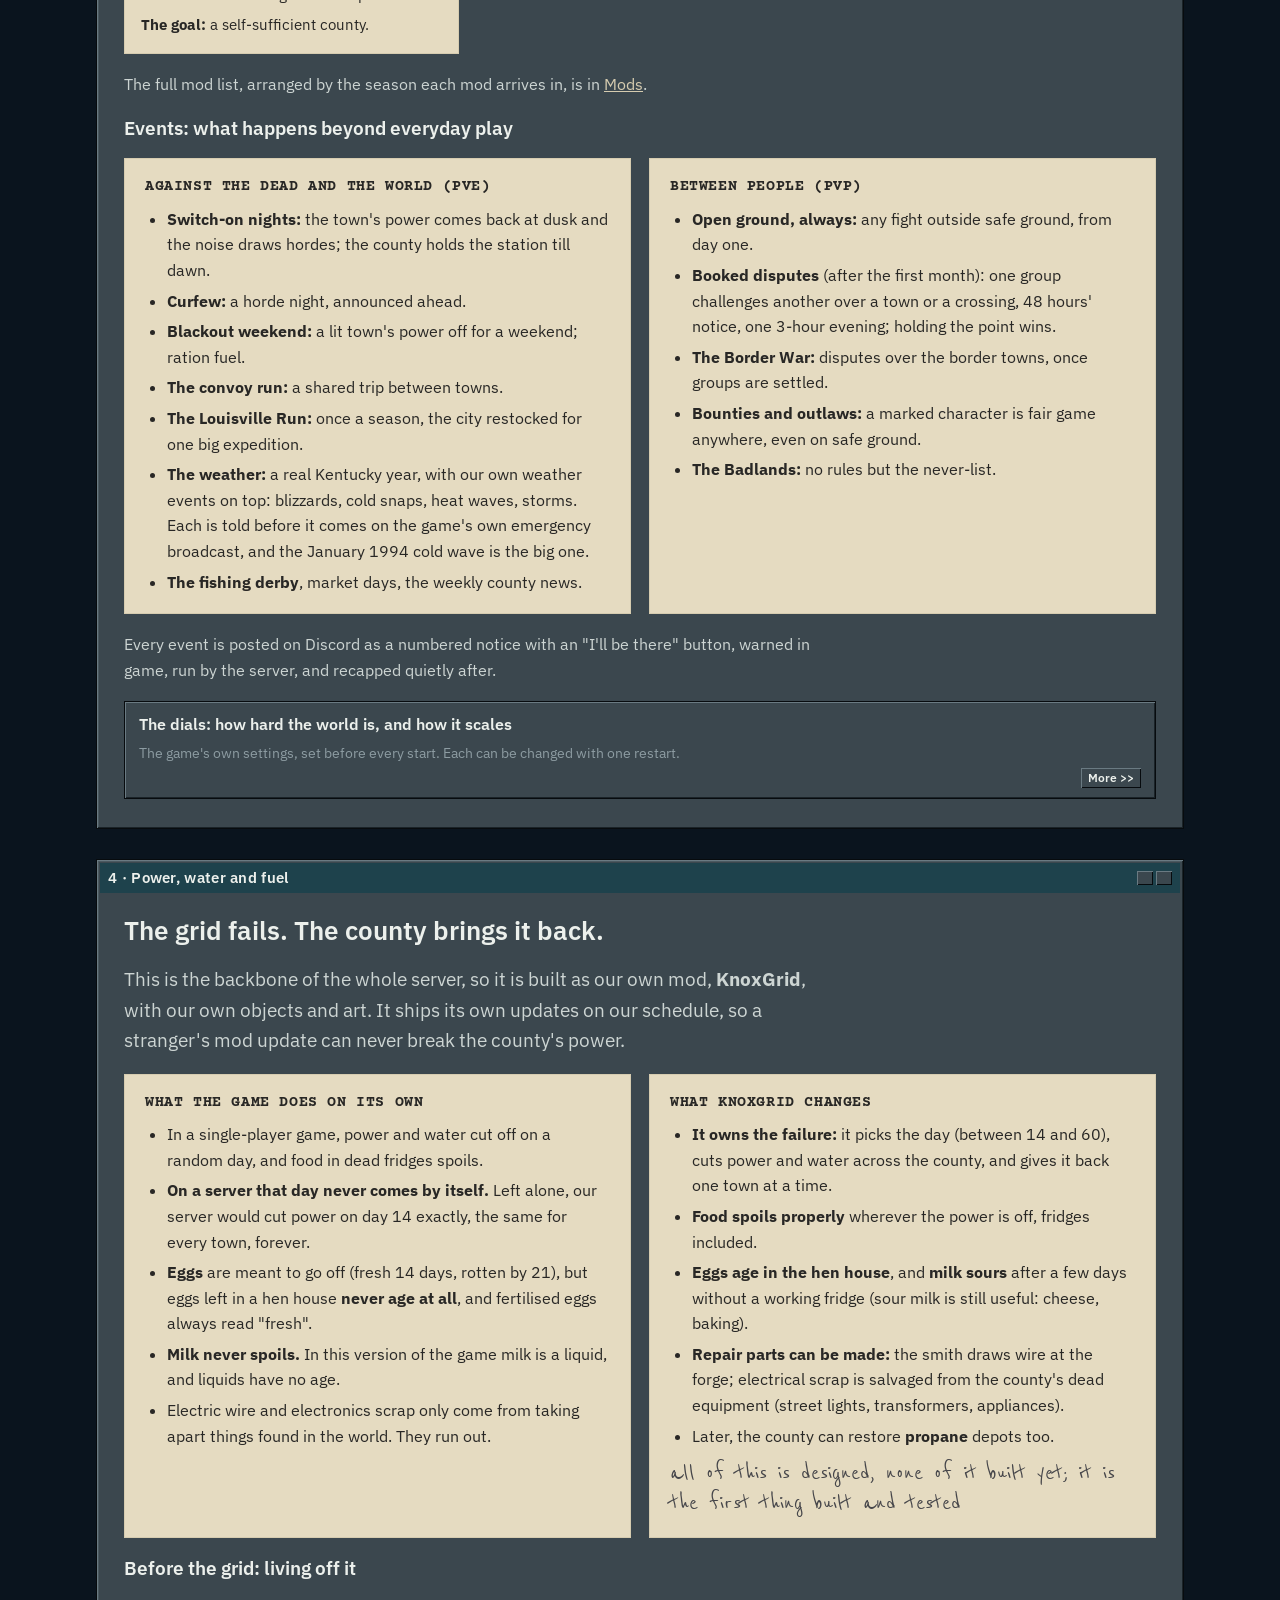
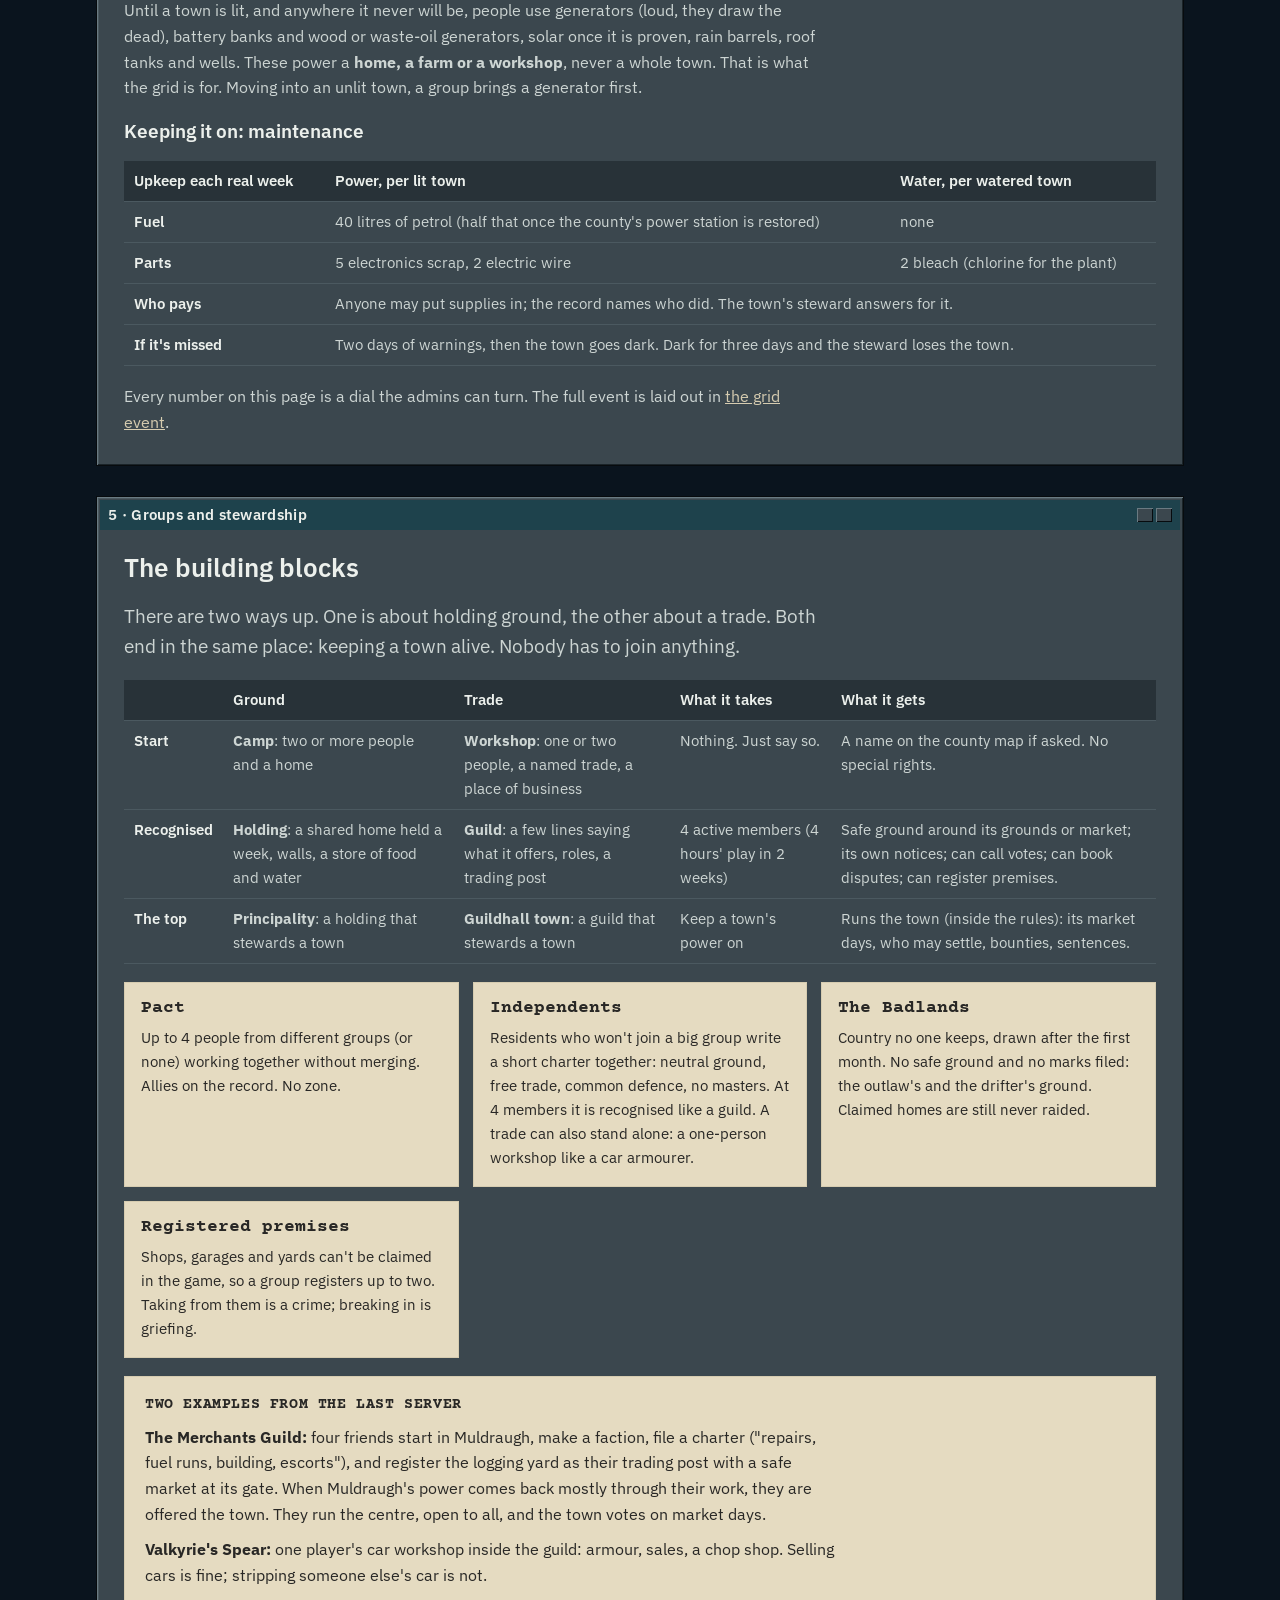
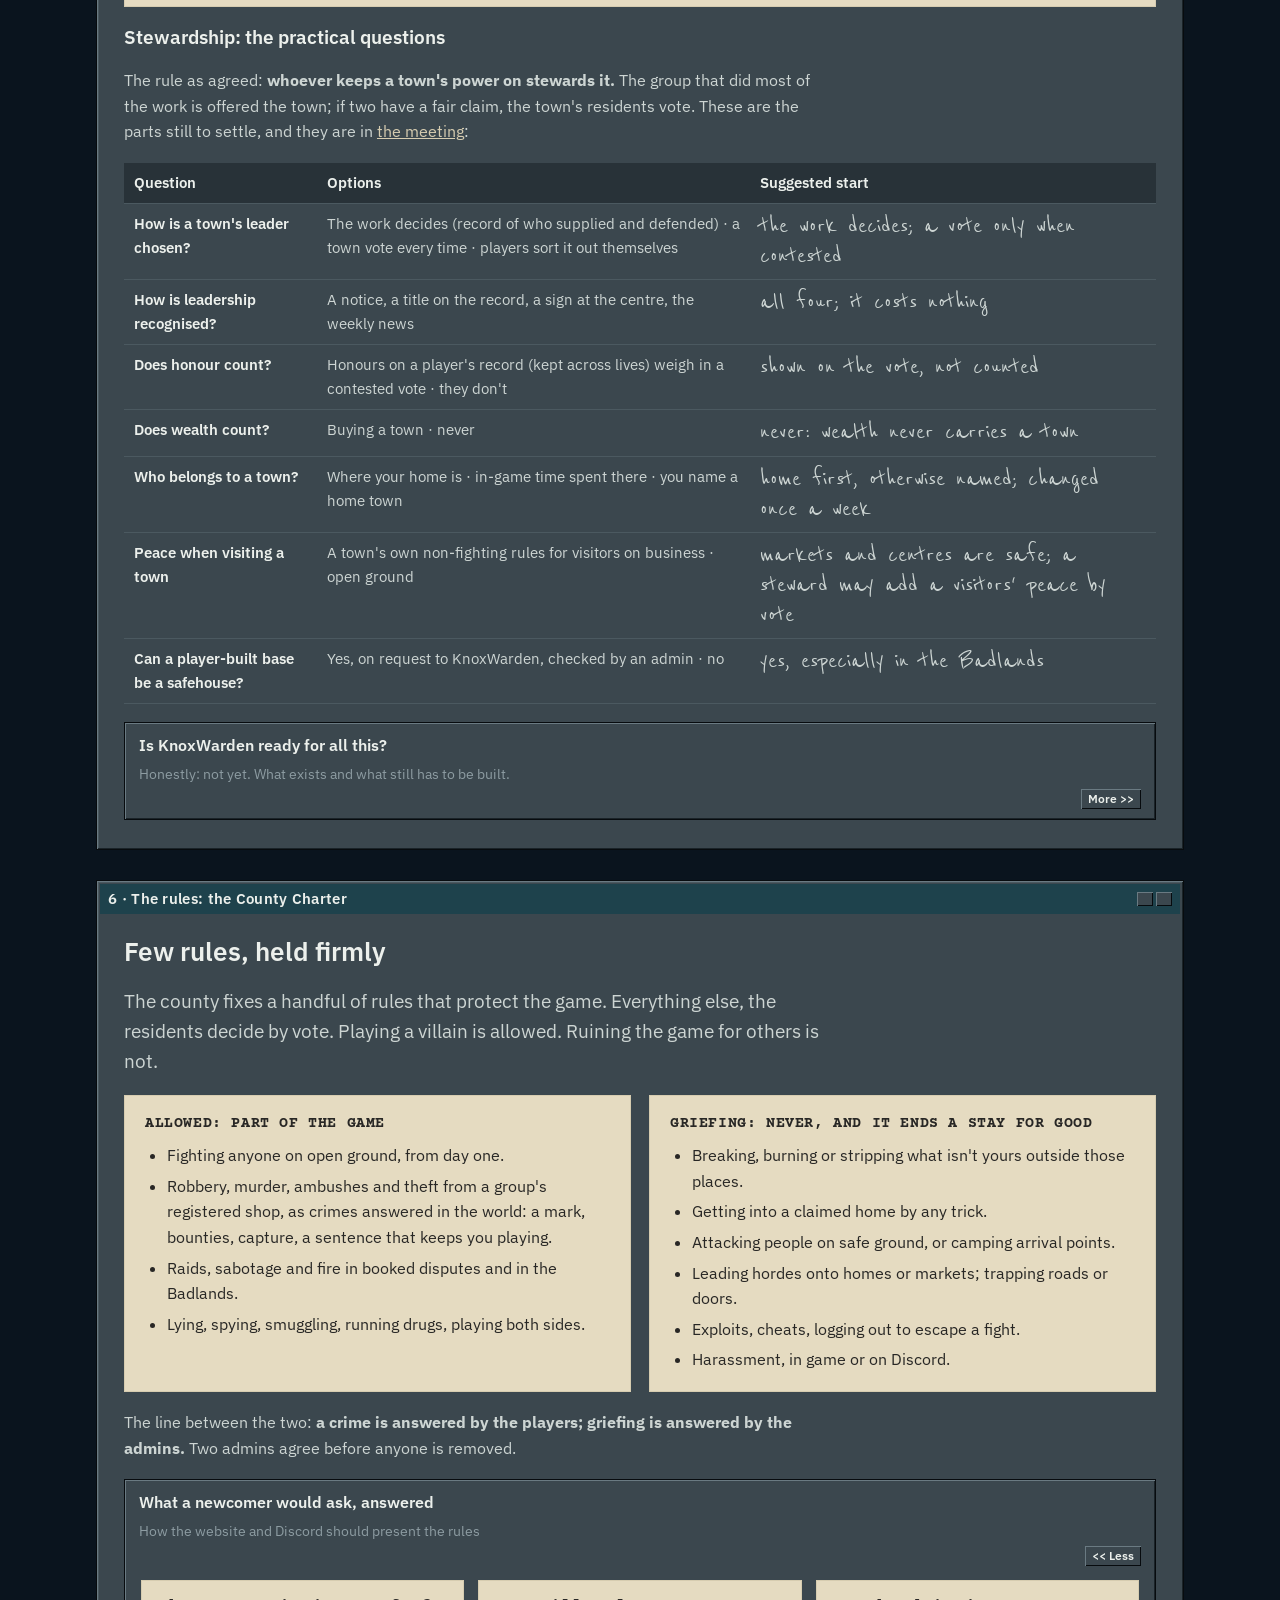
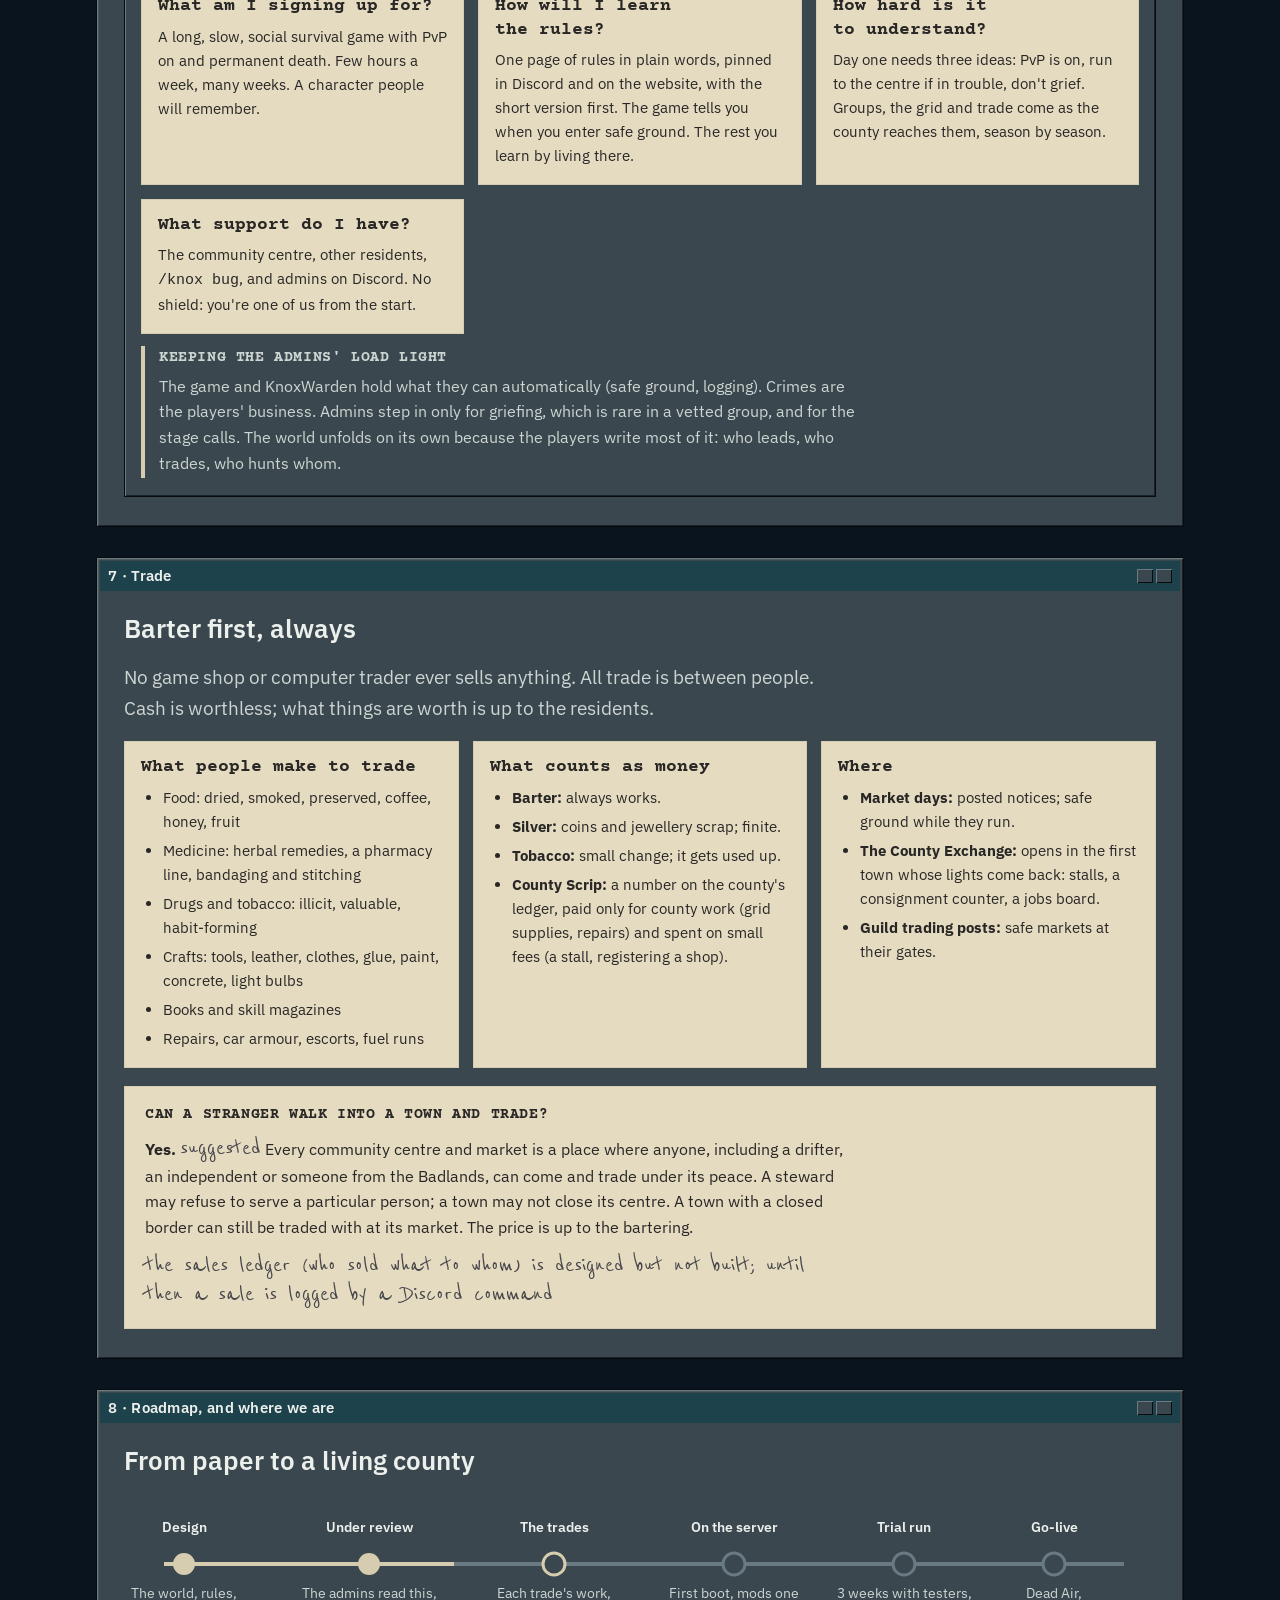
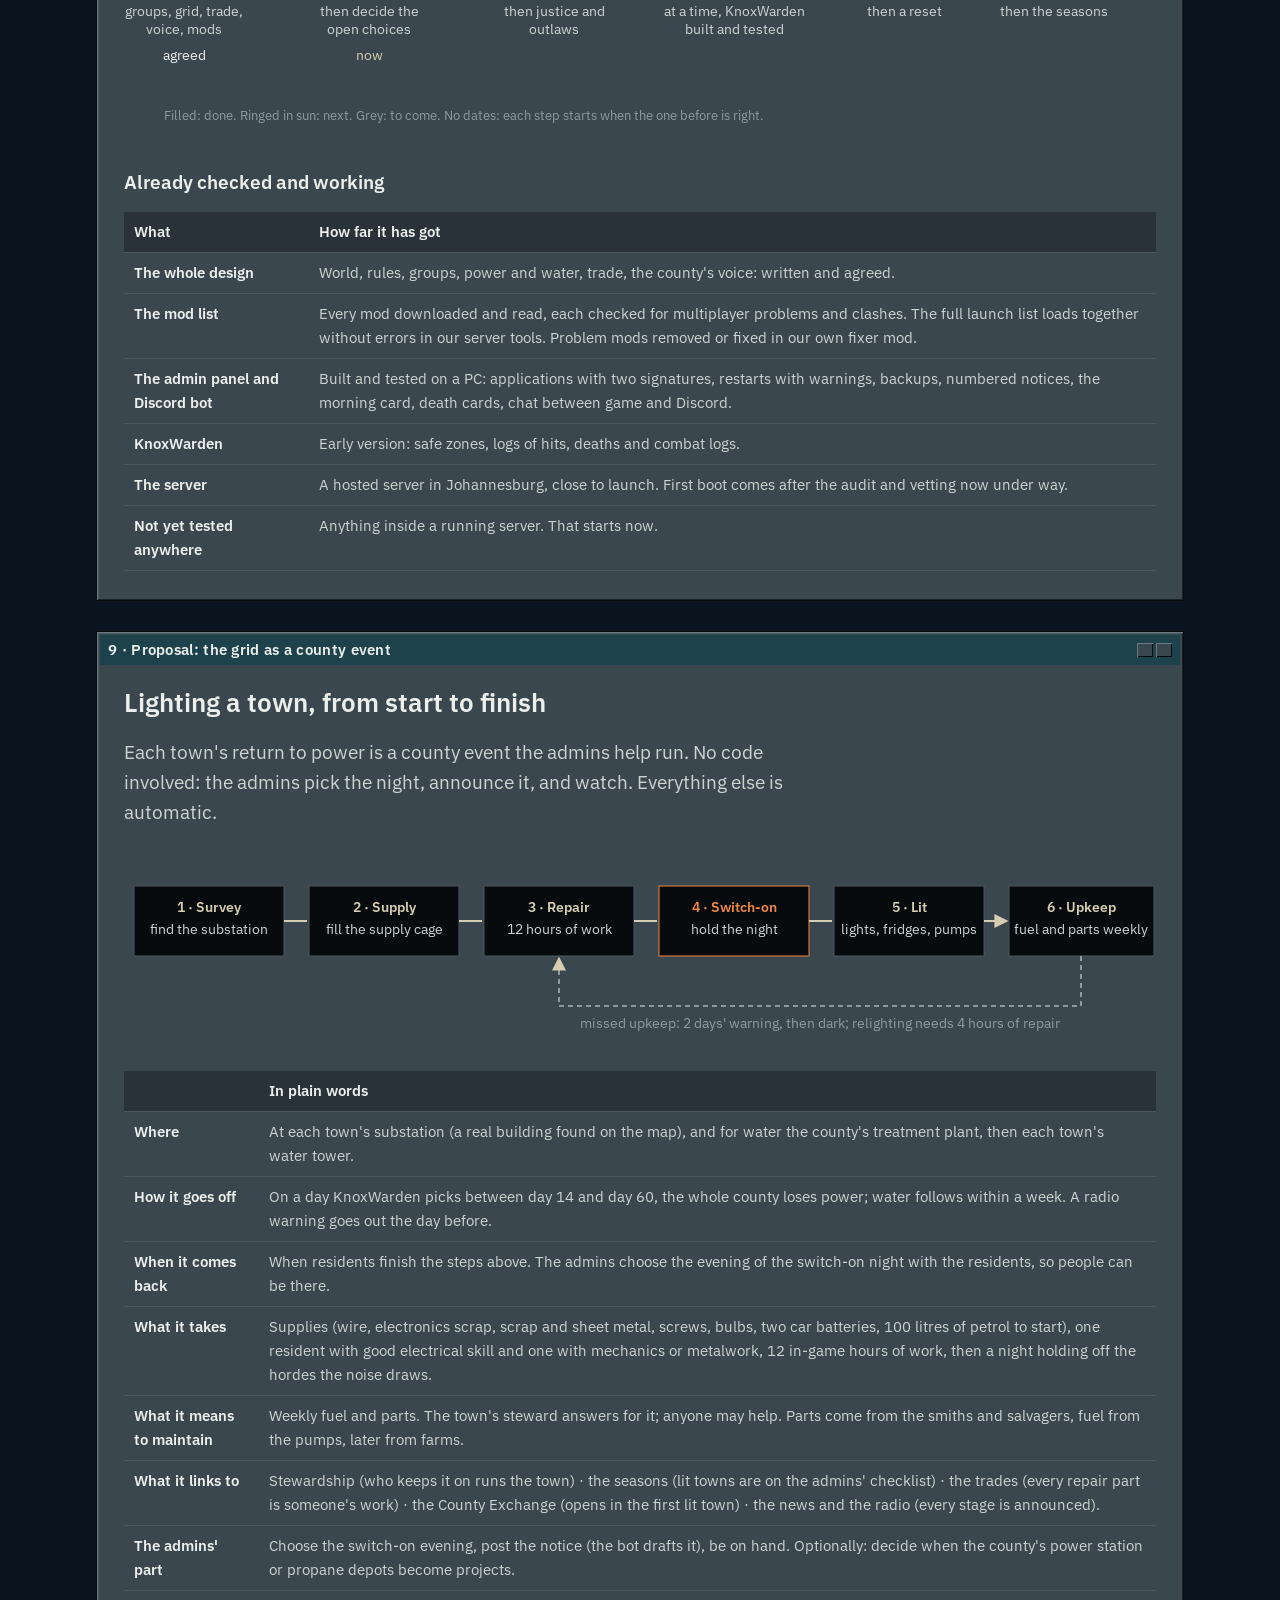
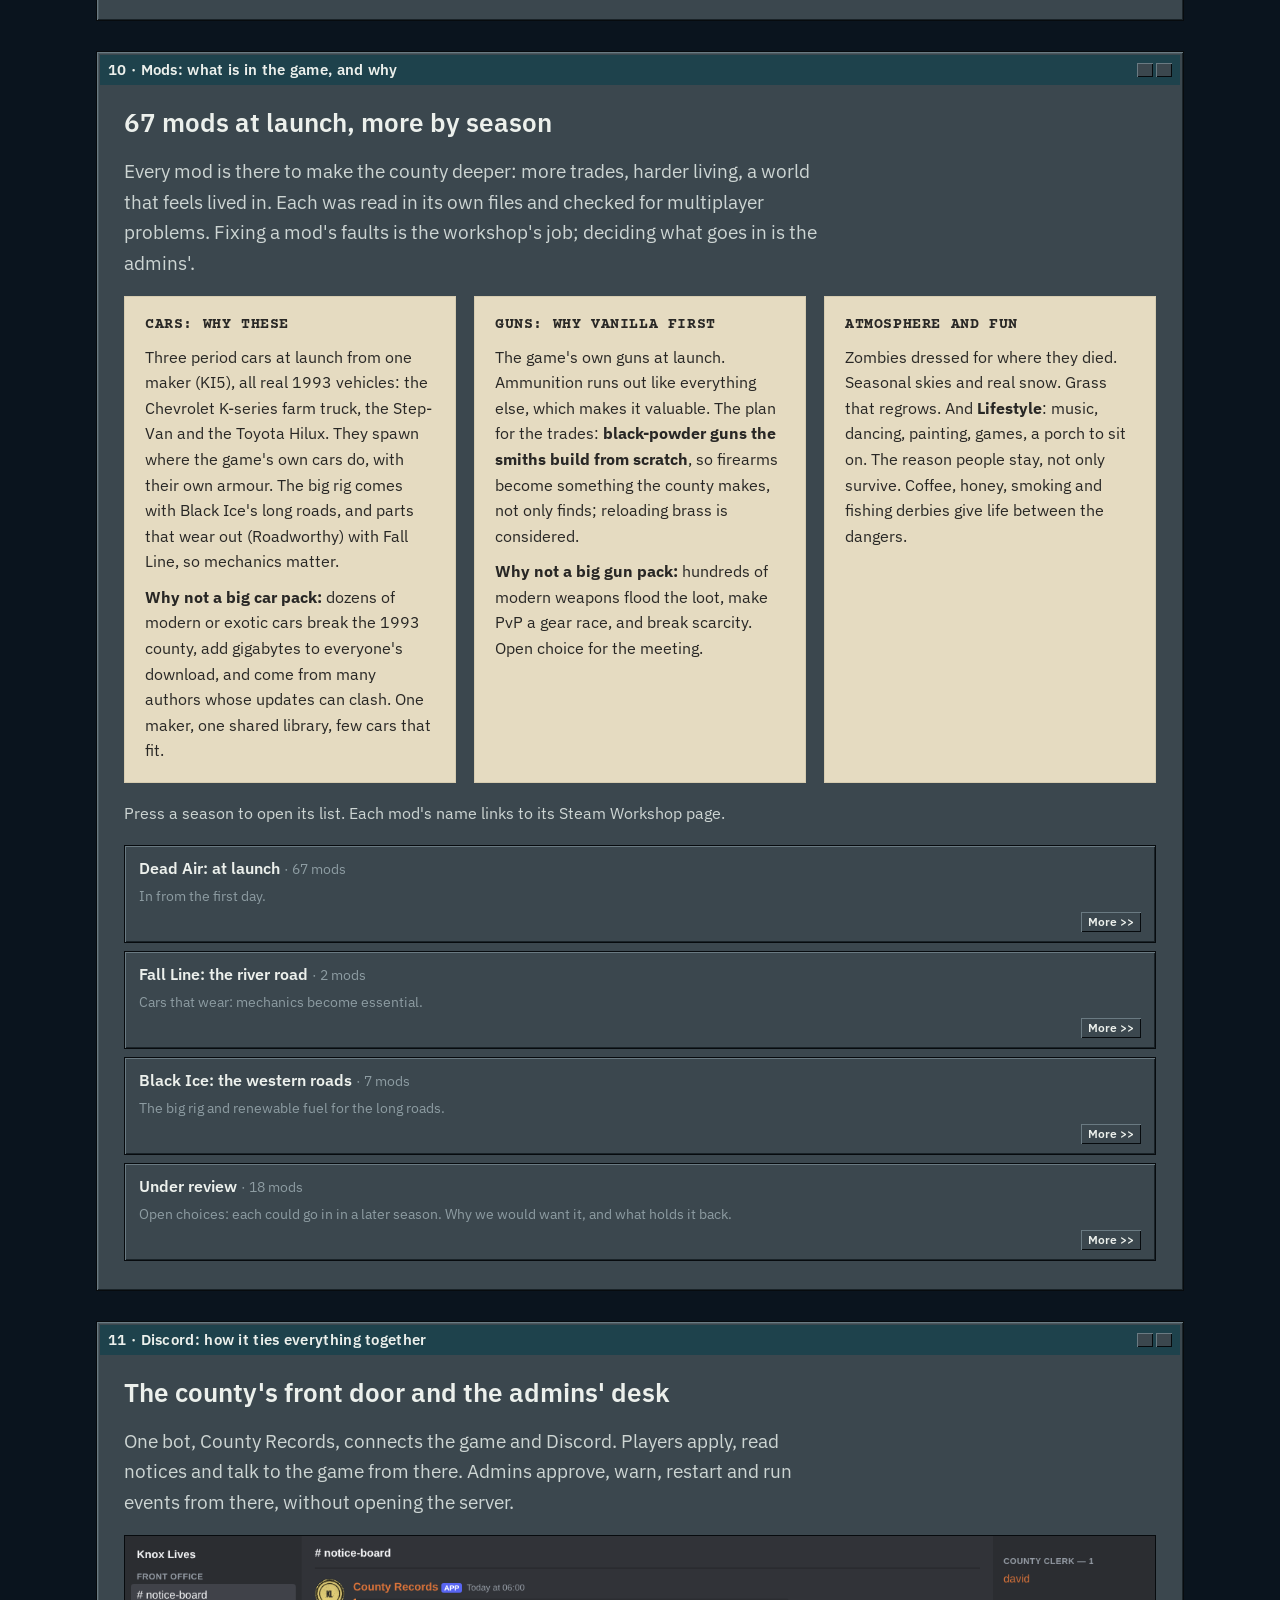
==== commit 7ed4c9cf: "Briefing: centres founded, admins' question 23 settled (KnoxServer #154) Co-Authored-By: Claude Opus" ====
--- a/kc-fd1201557399/index.html
+++ b/kc-fd1201557399/index.html
@@ -174,7 +174,7 @@
     <div class="split">
       <div class="paper"><h4>Community centres: one given, the rest won</h4>
         <p><b>Muldraugh is the only town that starts with a community centre.</b> It is safe ground from day one: anyone in trouble runs there.</p>
-        <p>Every other town's centre has to be <b>chosen, cleared and held by the residents</b>. They pick the building, clear the dead, hold it, and the county then recognises it: it becomes safe ground and the town's new heart.</p>
+        <p>Every other town's centre is <b>founded by the residents</b>, alone or together. They pick a building and clear it of the dead, secure its doors and windows, stock it (a generator, four water barrels on a sink, food and water) and hold it three in-game days with no death inside. The game checks it, not a clerk: it becomes safe ground and the town's new heart. The founders' names go on a plaque at the door and on their record, they name the centre, and the news reports it.</p>
         <p>A centre <b>belongs to everyone, never to a group</b>. No faction controls one. Later in the run, groups that have made a town their home may fight over the town itself in a booked dispute, but the centre stays neutral.</p>
         <p>Each won centre widens the safe ground and gives new arrivals somewhere to start, which is how the county grows past 16.</p>
       </div>
@@ -623,7 +623,7 @@
 
 <!-- ======================================================= meeting -->
 <section class="win" id="meeting">
-  <div class="tb"><span>12 · For the meeting: fourteen choices</span><span class="ctl" aria-hidden="true"><span></span><span></span></span></div>
+  <div class="tb"><span>12 · For the meeting: thirteen choices</span><span class="ctl" aria-hidden="true"><span></span><span></span></span></div>
   <div class="wb">
     <h2>What the admins decide</h2>
     <p class="lede">These are the admins' calls, made together. Each has its options and what they mean for play. Nothing needs an answer before the meeting; come with a view.</p>
@@ -631,7 +631,6 @@
       <li><h4>When does each stage open?</h4><ul><li><b>On milestones</b> (a town lit for a week): players drive the pace.</li><li><b>On a calendar</b>: predictable, but may arrive before the county is ready.</li><li><b>Admins' call each time</b>, guided by both.</li></ul><p><b>Impact:</b> too fast and people peak early; too slow and the map feels small.</p></li>
       <li><h4>How many residents, and how fast to grow?</h4><ul><li>16 at the start, places added as each town's centre is won.</li><li>16 fixed until Fall Line.</li><li>Open intake from the start.</li></ul><p><b>Impact:</b> each new town needs people to hold it; too many too early crowds Muldraugh.</p></li>
       <li><h4>How is a town's leader chosen?</h4><ul><li>The work decides; vote only if contested.</li><li>A town vote every time.</li><li>The players settle it among themselves.</li></ul><p><b>Impact:</b> votes are fair but slow; the work rewards effort but can feel like a race.</p></li>
-      <li><h4>What wins a community centre?</h4><ul><li>Clear it and hold it a set time (say 3 in-game days) with no deaths inside.</li><li>Clear it and have an admin confirm.</li><li>Clear it and hold a short ceremony night, like a switch-on.</li></ul><p><b>Impact:</b> a held time is automatic; a ceremony makes it an event.</p></li>
       <li><h4>Peace when visiting a town</h4><ul><li>Markets and centres safe, the rest open ground.</li><li>A visitors' peace across the whole town while on business.</li><li>Each town votes its own.</li></ul><p><b>Impact:</b> more peace means more trade; less means more tension and stories.</p></li>
       <li><h4>Guns at launch</h4><ul><li><b>Suggested:</b> vanilla only; in Black Ice, black-powder guns the smiths build from scratch, after a test evening on the server.</li><li>Vanilla plus improved vanilla guns.</li><li>A larger pack.</li></ul><p><b>Impact:</b> more guns make PvP a gear race and ammo cheap. Black powder is slow to load, so never overpowered. One way to reload rounds, not two: the second option found had a known bug.</p></li>
       <li><h4>Car armour</h4><ul><li><b>David's direction:</b> the county's own armour for every car, fitted by the mechanics like any car part; the three new cars keep their built-in armour.</li><li>A ready-made armour mod.</li><li>None.</li></ul><p><b>Impact:</b> armour makes roads safer and the mechanic's trade valuable. Built for this server, so it can grow with the county.</p></li>
